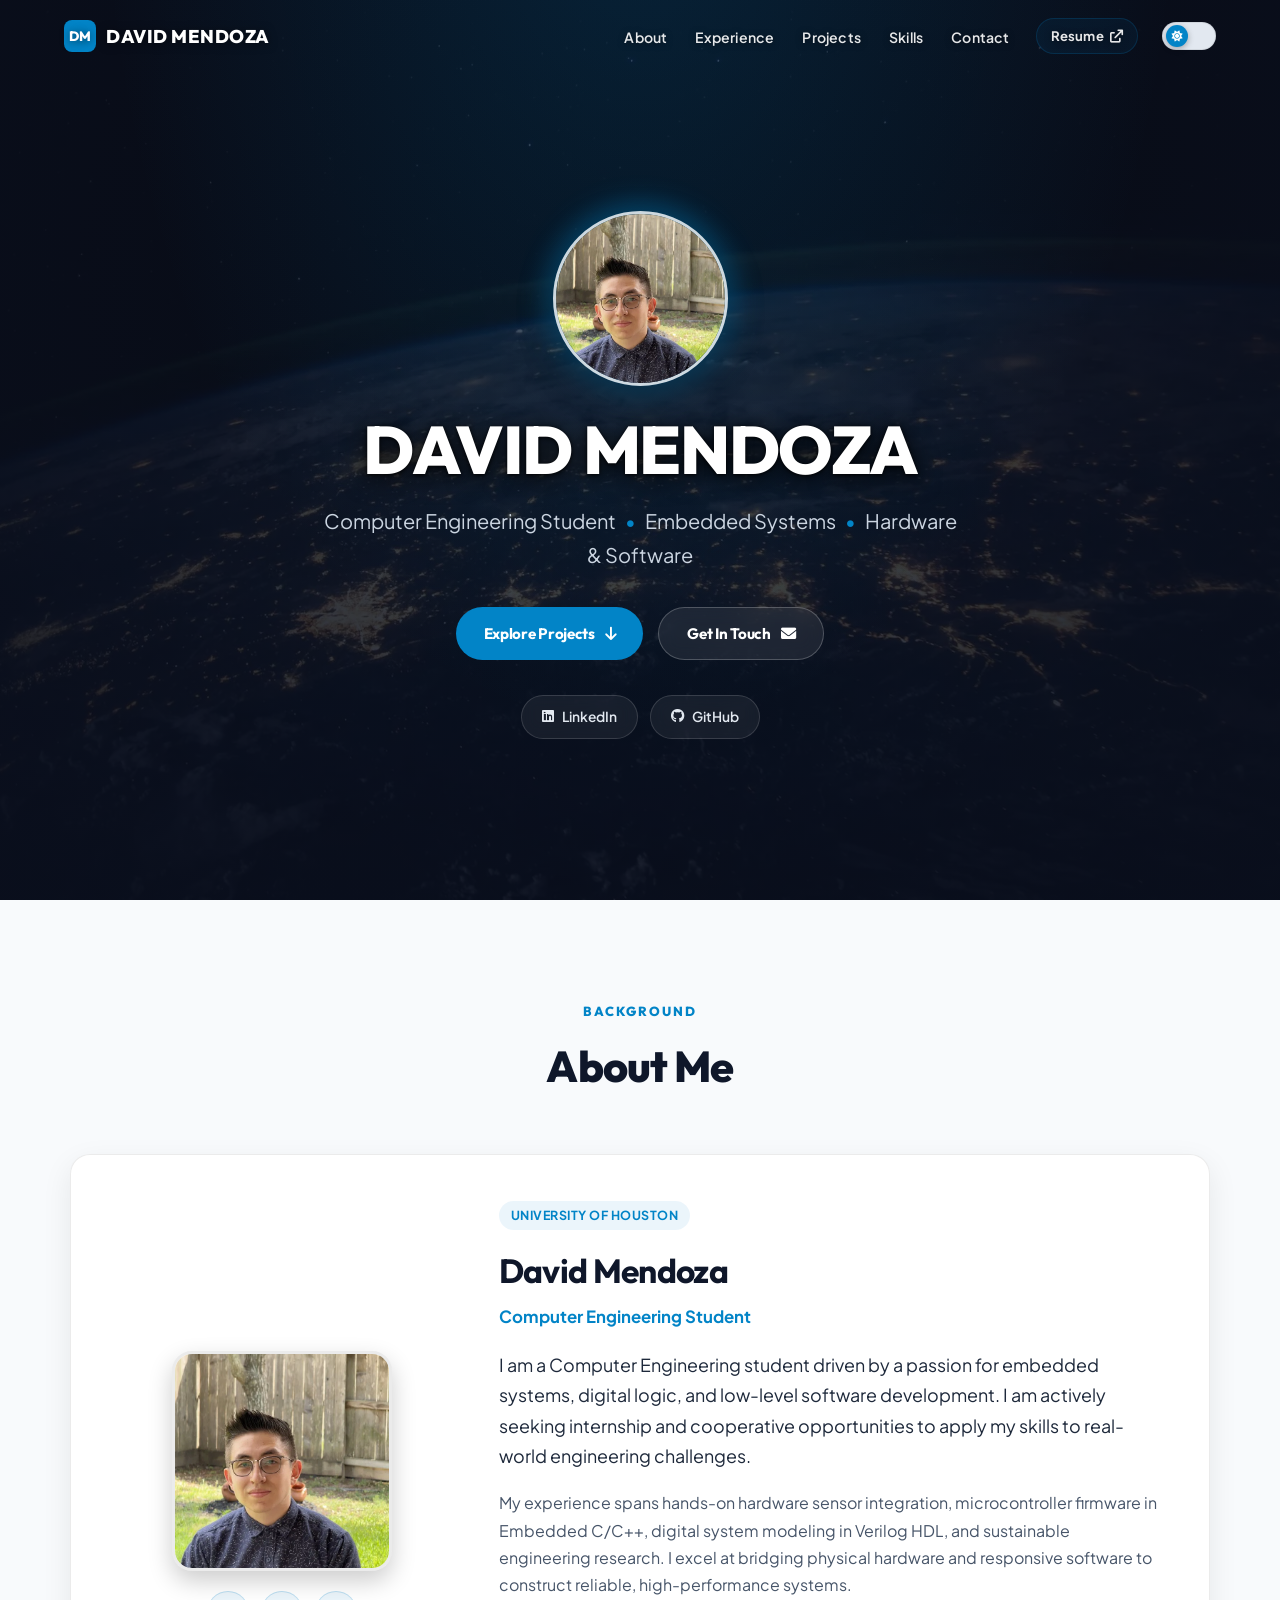
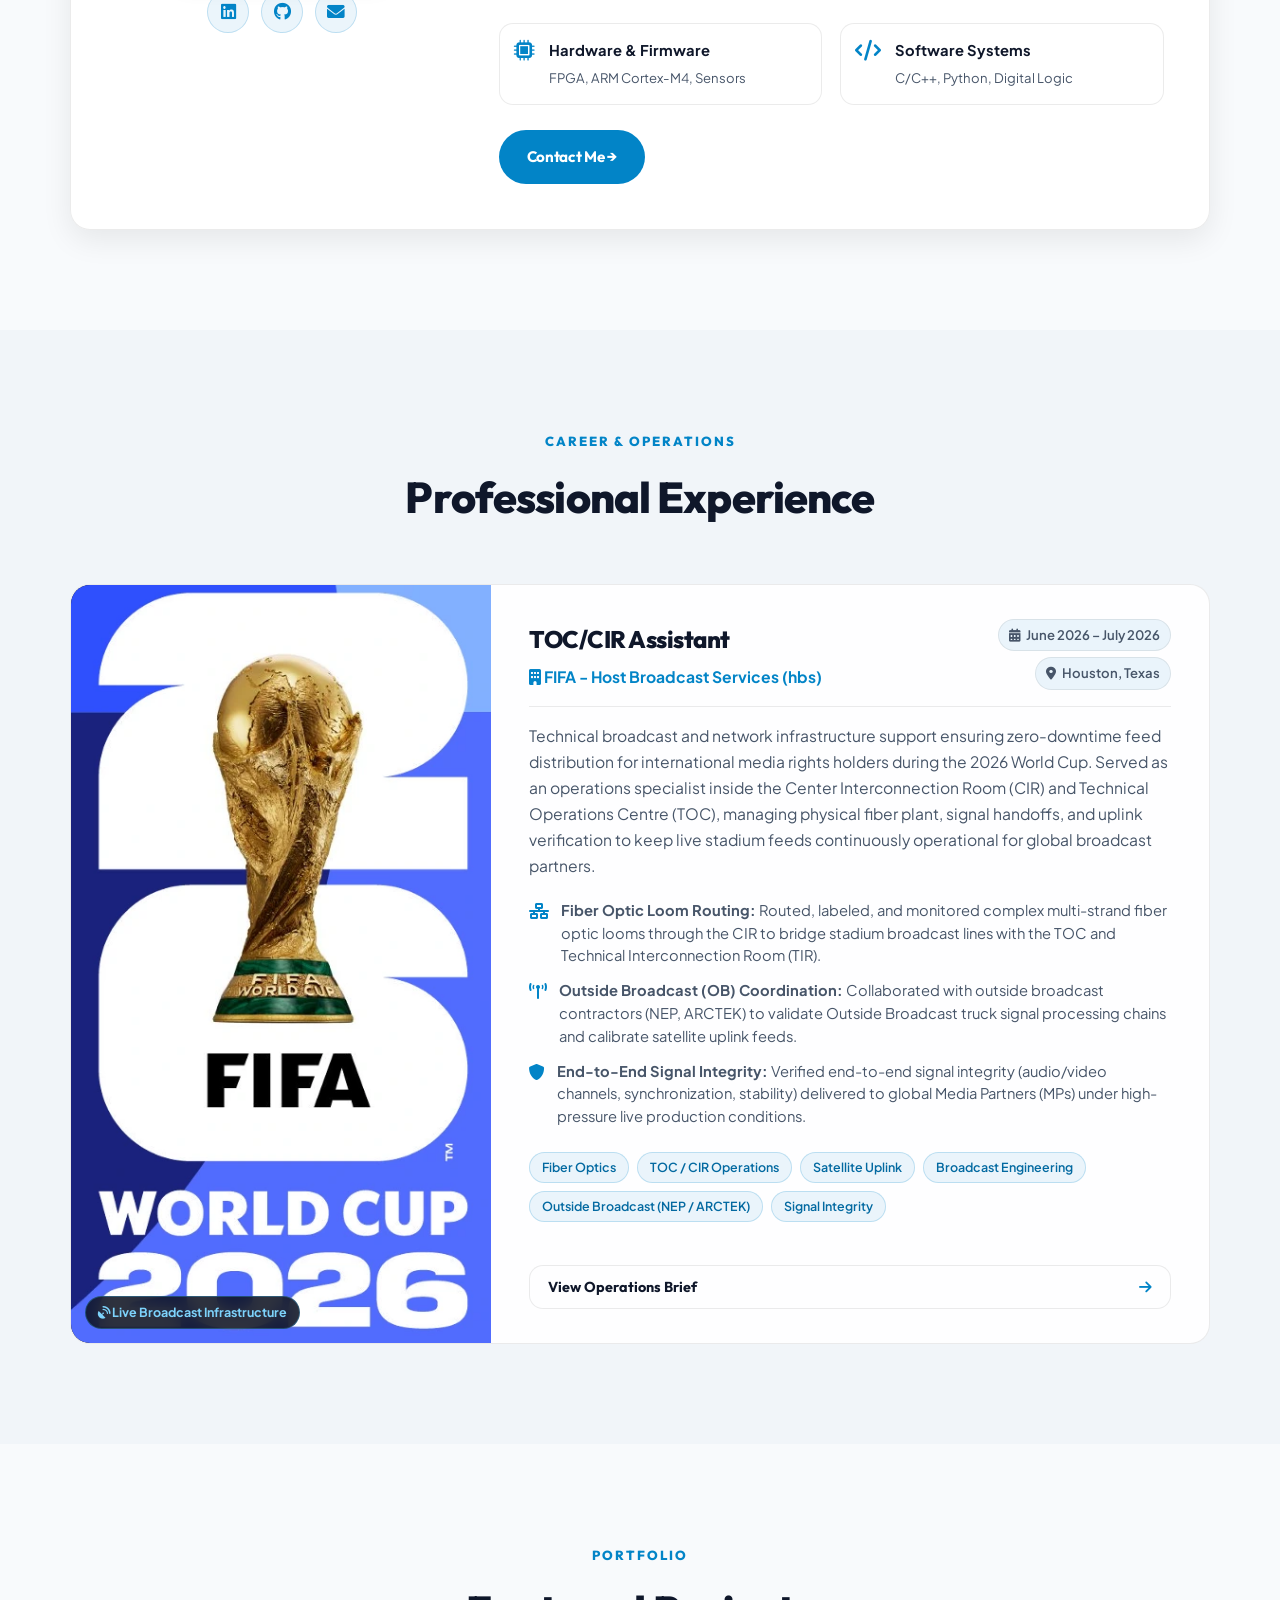
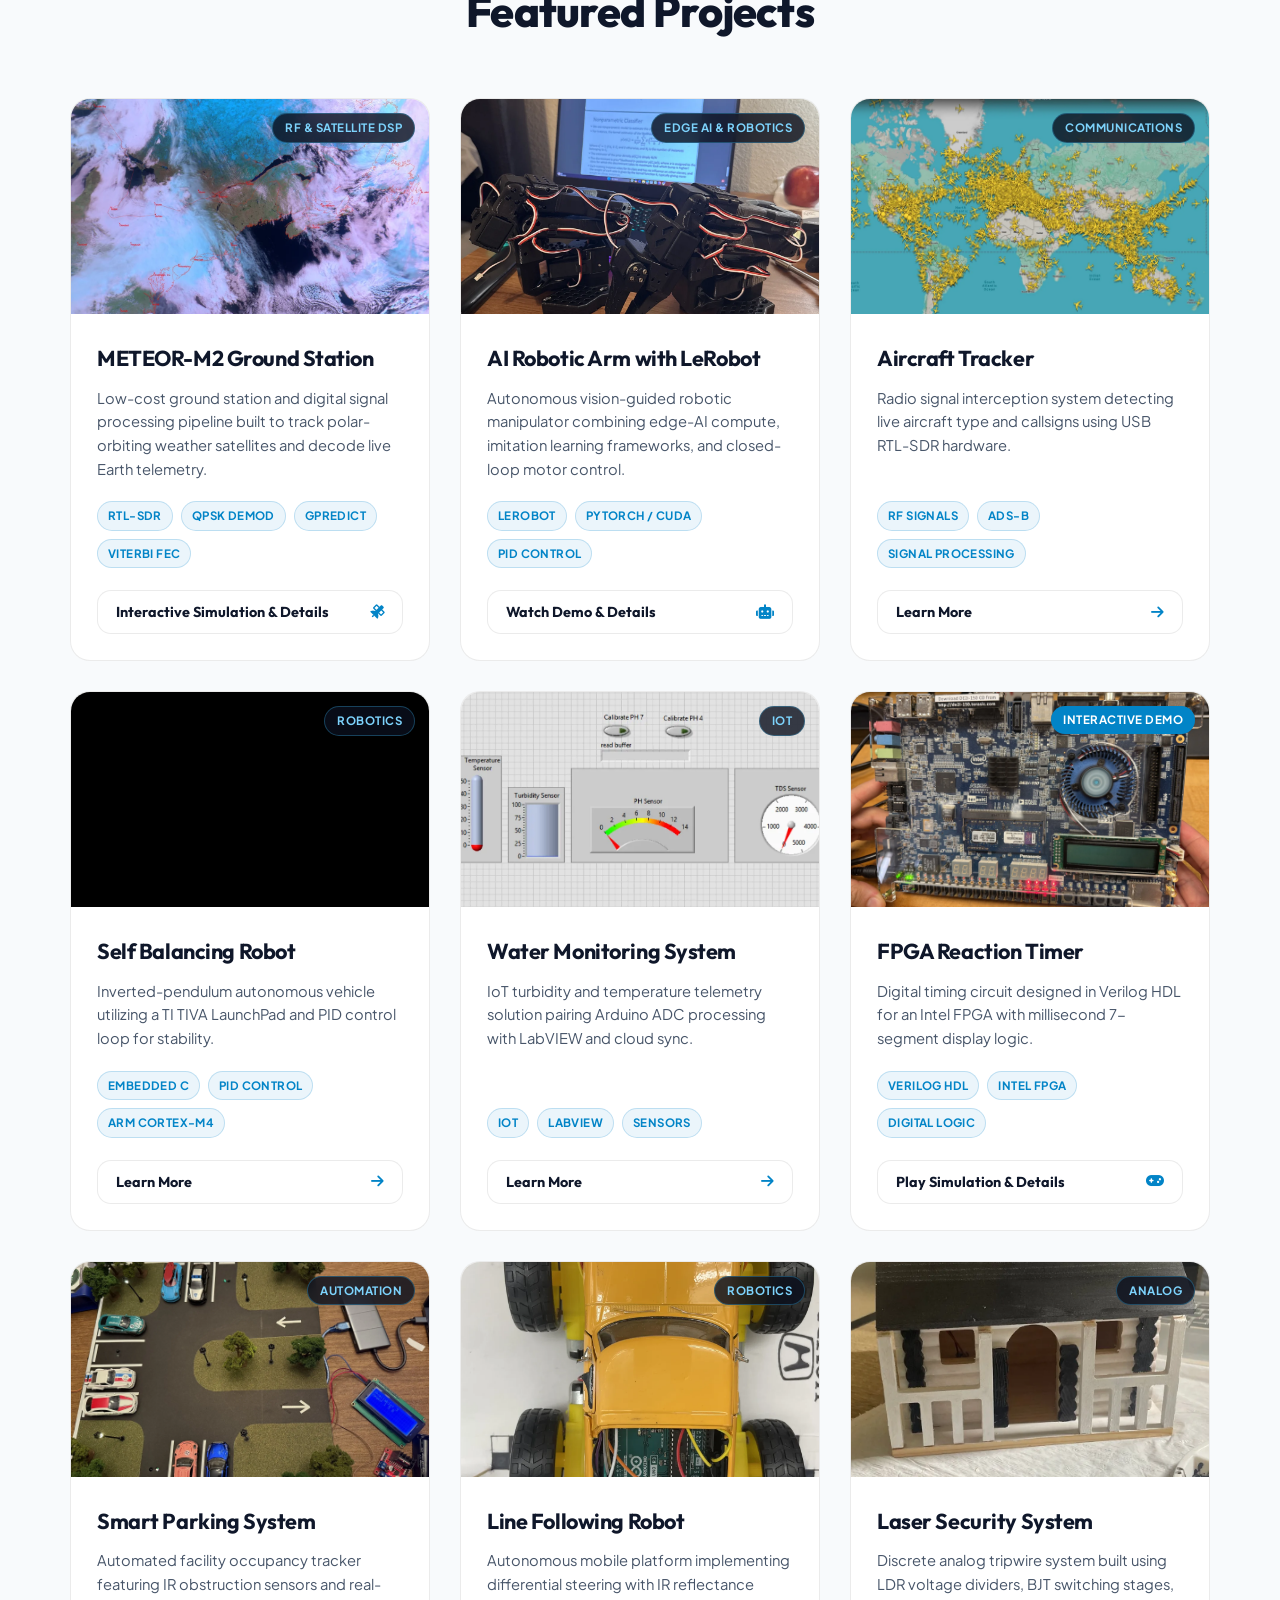
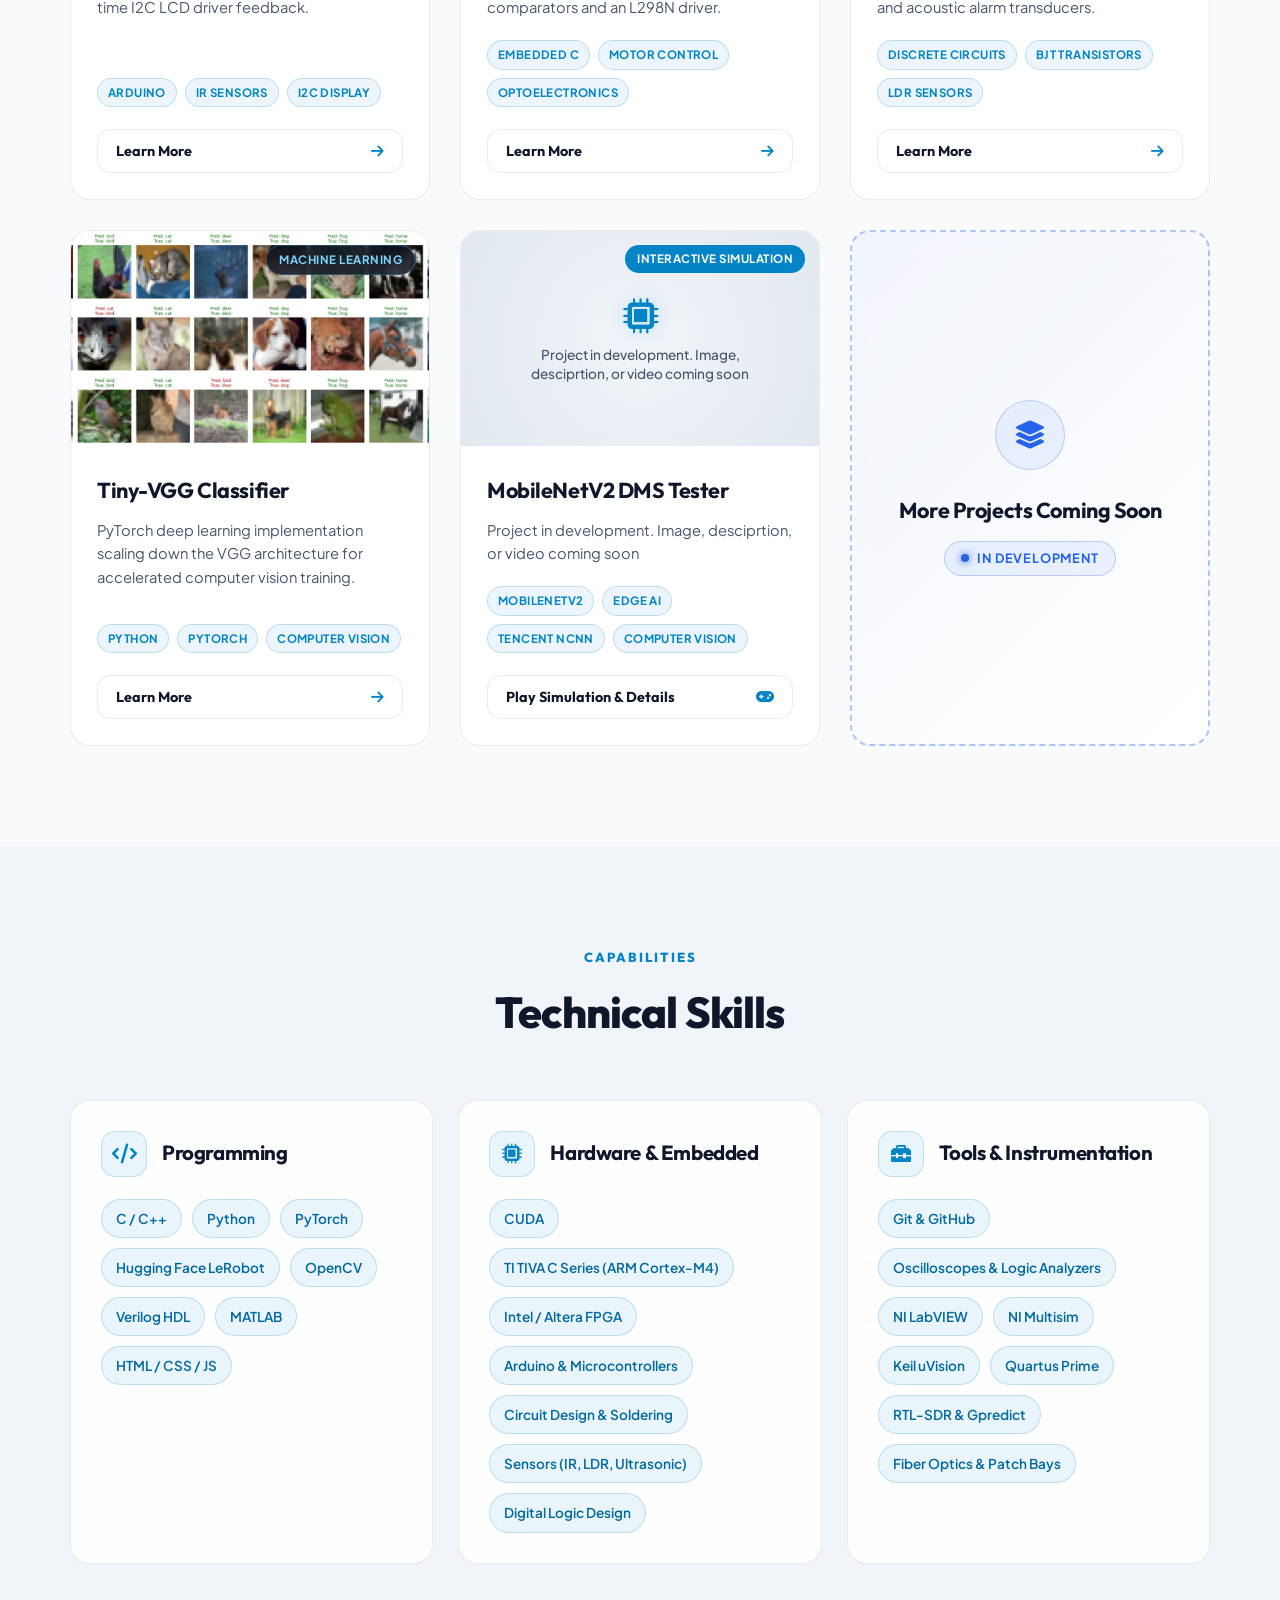
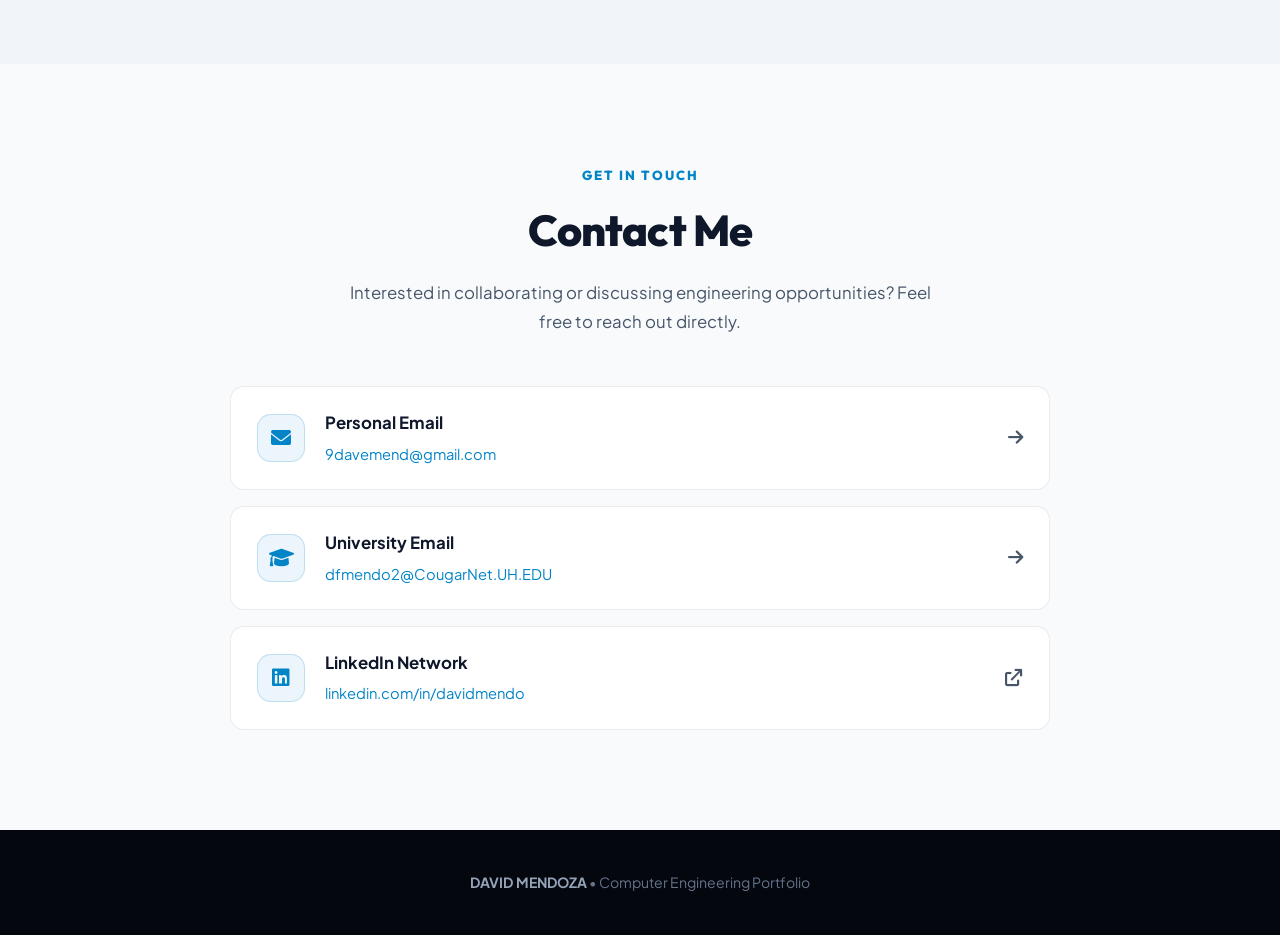
==== index.html @ 5064c254 "AppPrototype" ====
<!DOCTYPE html>
<html lang="en">
<head>
    <meta charset="UTF-8">
    <meta name="viewport" content="width=device-width, initial-scale=1.0">
    <title>David Mendoza | Computer Engineering Portfolio</title>
    
    <!-- SEO & Metadata -->
    <meta name="description" content="Portfolio of David Mendoza - Computer Engineering student specializing in embedded systems, FPGA, robotics, and software development.">
    <meta name="author" content="David Mendoza">
    <meta name="theme-color" content="#0a0f1d">
    
    <!-- Open Graph / Social Sharing -->
    <meta property="og:type" content="website">
    <meta property="og:title" content="David Mendoza | Portfolio">
    <meta property="og:description" content="Computer Engineering student specializing in embedded systems, FPGA, robotics, and software development.">
    <meta property="og:image" content="WebsiteImages/Profile/ProfileMain.webp">
    <meta property="og:image:width" content="600">
    <meta property="og:image:height" content="800">
    
    <!-- Twitter -->
    <meta name="twitter:card" content="summary_large_image">
    <meta name="twitter:title" content="David Mendoza | Computer Engineer & Robotics">
    <meta name="twitter:description" content="Portfolio of David Mendoza — Embedded systems, robotics, machine learning, and FPGA hardware projects.">
    <meta name="twitter:image" content="WebsiteImages/Profile/ProfileMain.webp">
    
    <!-- Favicon -->
    <link rel="icon" type="image/svg+xml" href="favicon.svg">
    
    <!-- Google Fonts: Plus Jakarta Sans (body) & Outfit (headings) -->
    <link rel="preconnect" href="https://fonts.googleapis.com">
    <link rel="preconnect" href="https://fonts.gstatic.com" crossorigin>
    <link href="https://fonts.googleapis.com/css2?family=Outfit:wght@400;500;600;700;800&family=Plus+Jakarta+Sans:wght@300;400;500;600;700&display=swap" rel="stylesheet">
    <link rel="stylesheet" href="https://cdnjs.cloudflare.com/ajax/libs/font-awesome/6.0.0/css/all.min.css">
    <link rel="stylesheet" href="style.css">

    <!-- Zero-flicker Theme Initializer (prevents FOUC) -->
    <script>
        (function() {
            try {
                var savedTheme = localStorage.getItem('theme');
                if (savedTheme === 'dark') {
                    document.documentElement.classList.remove('light-mode');
                } else {
                    document.documentElement.classList.add('light-mode');
                }
            } catch (e) {}
        })();
    </script>
</head>
<body>

    <!-- Floating Glassmorphic Navbar -->
    <nav id="navbar">
        <div class="nav-container">
            <a href="#" class="logo">
                <span class="logo-accent">DM</span> DAVID MENDOZA
            </a>
            
            <button class="hamburger" aria-label="Toggle navigation menu" aria-expanded="false" aria-controls="primary-navigation">
                <span class="bar"></span>
                <span class="bar"></span>
                <span class="bar"></span>
            </button>

            <ul class="nav-links" id="primary-navigation">
                <li><a href="#about">About</a></li>
                <li><a href="#experience">Experience</a></li>
                <li><a href="#projects">Projects</a></li>
                <li><a href="#skills">Skills</a></li>
                <li><a href="#contact">Contact</a></li>
                <li><a href="WebsiteImages/Profile/DM_Res.pdf" target="_blank" rel="noopener noreferrer" class="nav-resume-btn">Resume <i class="fas fa-arrow-up-right-from-square"></i></a></li>
                <li class="toggle-container">
                    <label class="theme-switch" for="checkbox" aria-label="Toggle Dark and Light Mode">
                        <input type="checkbox" id="checkbox" />
                        <div class="slider round"></div>
                    </label>
                </li>
            </ul>
        </div>
    </nav>

    <!-- Modern Hero Section -->
    <header id="hero">
        <div class="hero-overlay"></div>
        <div class="hero-mesh"></div>
        <div class="hero-content">
            
            <div class="hero-avatar-wrapper">
                <div class="hero-avatar-glow"></div>
                <img src="WebsiteImages/Profile/ProfileMain.webp" alt="David Mendoza portrait" class="hero-avatar" width="190" height="190" fetchpriority="high">
            </div>

            <h1 class="hero-title">
                <span class="hero-name">DAVID MENDOZA</span>
            </h1>
            
            <p class="hero-subtitle">
                Computer Engineering Student <span class="divider-dot">&bull;</span> Embedded Systems <span class="divider-dot">&bull;</span> Hardware &amp; Software
            </p>

            <div class="hero-cta-group">
                <a href="#projects" class="btn btn-primary">Explore Projects <i class="fas fa-arrow-down"></i></a>
                <a href="#contact" class="btn btn-secondary">Get In Touch <i class="fas fa-envelope"></i></a>
            </div>

            <div class="social-pills">
                <a href="https://www.linkedin.com/in/davidmendo/" target="_blank" rel="noopener noreferrer" class="social-pill" aria-label="LinkedIn profile">
                    <i class="fab fa-linkedin" aria-hidden="true"></i> LinkedIn
                </a>
                <a href="https://github.com/DAVIDMend0" target="_blank" rel="noopener noreferrer" class="social-pill" aria-label="GitHub profile">
                    <i class="fab fa-github" aria-hidden="true"></i> GitHub
                </a>
            </div>
        </div>
    </header>

    <main>
        <!-- About Section -->
        <section id="about" class="content-section">
            <div class="container">
                <div class="section-header">
                    <span class="section-kicker">Background</span>
                    <h2 class="section-title">About Me</h2>
                </div>

                <div class="about-card">
                    <div class="about-wrapper">
                        <div class="about-image-col">
                            <div class="about-avatar-container">
                                <img src="WebsiteImages/Profile/ProfileMain.webp" alt="David Mendoza portrait" class="about-avatar" width="240" height="240" loading="lazy" decoding="async">
                            </div>
                            <div class="about-socials">
                                <a href="https://www.linkedin.com/in/davidmendo/" target="_blank" rel="noopener noreferrer" class="about-social-icon" aria-label="LinkedIn profile">
                                    <i class="fab fa-linkedin" aria-hidden="true"></i>
                                </a>
                                <a href="https://github.com/DAVIDMend0" target="_blank" rel="noopener noreferrer" class="about-social-icon" aria-label="GitHub profile">
                                    <i class="fab fa-github" aria-hidden="true"></i>
                                </a>
                                <a href="mailto:9davemend@gmail.com" class="about-social-icon" aria-label="Send email">
                                    <i class="fas fa-envelope" aria-hidden="true"></i>
                                </a>
                            </div>
                        </div>

                        <div class="about-text-col">
                            <div class="about-badge">University of Houston</div>
                            <h3>David Mendoza</h3>
                            <p class="role-title">Computer Engineering Student</p>
                            
                            <p class="lead-text">
                                I am a Computer Engineering student driven by a passion for embedded systems, digital logic, and low-level software development. 
                                I am actively seeking internship and cooperative opportunities to apply my skills to real-world engineering challenges.
                            </p>
                            
                            <p>
                                My experience spans hands-on hardware sensor integration, microcontroller firmware in Embedded C/C++, digital system modeling in Verilog HDL, and sustainable engineering research. I excel at bridging physical hardware and responsive software to construct reliable, high-performance systems.
                            </p>

                            <div class="about-highlights">
                                <div class="highlight-item">
                                    <i class="fas fa-microchip"></i>
                                    <div>
                                        <strong>Hardware &amp; Firmware</strong>
                                        <span>FPGA, ARM Cortex-M4, Sensors</span>
                                    </div>
                                </div>
                                <div class="highlight-item">
                                    <i class="fas fa-code"></i>
                                    <div>
                                        <strong>Software Systems</strong>
                                        <span>C/C++, Python, Digital Logic</span>
                                    </div>
                                </div>
                            </div>

                            <div class="about-actions">
                                <a href="#contact" class="btn btn-primary">Contact Me &rarr;</a>
                                <a href="WebsiteImages/Profile/DM_Res.pdf" target="_blank" rel="noopener noreferrer" class="btn btn-secondary">View Resume &nearr;</a>
                            </div>
                        </div>
                    </div>
                </div>
            </div>
        </section>

        <!-- Professional Experience Section -->
        <section id="experience" class="content-section alt-bg">
            <div class="container">
                <div class="section-header">
                    <span class="section-kicker">Career &amp; Operations</span>
                    <h2 class="section-title">Professional Experience</h2>
                </div>

                <!-- Main Experience Card -->
                <div class="experience-card">
                    <div class="experience-media-col">
                        <div class="experience-img-wrapper">
                            <img src="WebsiteImages/WorldCup/WC_Logo.webp" alt="FIFA World Cup 2026 Official Logo" class="experience-img" width="550" height="320" loading="lazy" decoding="async">
                            <div class="experience-status-tag">
                                <i class="fas fa-satellite-dish"></i> Live Broadcast Infrastructure
                            </div>
                        </div>
                    </div>
                    <div class="experience-body">
                        <div class="experience-top-row">
                            <div>
                                <h3 class="experience-role">TOC/CIR Assistant</h3>
                                <div class="experience-org">
                                    <i class="fas fa-building"></i> <strong>FIFA - Host Broadcast Services (hbs)</strong>
                                </div>
                            </div>
                            <div class="experience-time-loc">
                                <span class="exp-badge exp-timeline"><i class="fas fa-calendar-alt"></i> June 2026 – July 2026</span>
                                <span class="exp-badge exp-location"><i class="fas fa-map-marker-alt"></i> Houston, Texas</span>
                            </div>
                        </div>

                        <p class="experience-summary">
                            Technical broadcast and network infrastructure support ensuring zero-downtime feed distribution for international media rights holders during the 2026 World Cup. Served as an operations specialist inside the Center Interconnection Room (CIR) and Technical Operations Centre (TOC), managing physical fiber plant, signal handoffs, and uplink verification to keep live stadium feeds continuously operational for global broadcast partners.
                        </p>

                        <div class="experience-bullets">
                            <div class="exp-bullet-item">
                                <i class="fas fa-network-wired exp-icon"></i>
                                <div>
                                    <strong>Fiber Optic Loom Routing:</strong> Routed, labeled, and monitored complex multi-strand fiber optic looms through the CIR to bridge stadium broadcast lines with the TOC and Technical Interconnection Room (TIR).
                                </div>
                            </div>
                            <div class="exp-bullet-item">
                                <i class="fas fa-broadcast-tower exp-icon"></i>
                                <div>
                                    <strong>Outside Broadcast (OB) Coordination:</strong> Collaborated with outside broadcast contractors (NEP, ARCTEK) to validate Outside Broadcast truck signal processing chains and calibrate satellite uplink feeds.
                                </div>
                            </div>
                            <div class="exp-bullet-item">
                                <i class="fas fa-shield-alt exp-icon"></i>
                                <div>
                                    <strong>End-to-End Signal Integrity:</strong> Verified end-to-end signal integrity (audio/video channels, synchronization, stability) delivered to global Media Partners (MPs) under high-pressure live production conditions.
                                </div>
                            </div>
                        </div>

                        <div class="experience-tags">
                            <span class="exp-tag">Fiber Optics</span>
                            <span class="exp-tag">TOC / CIR Operations</span>
                            <span class="exp-tag">Satellite Uplink</span>
                            <span class="exp-tag">Broadcast Engineering</span>
                            <span class="exp-tag">Outside Broadcast (NEP / ARCTEK)</span>
                            <span class="exp-tag">Signal Integrity</span>
                        </div>

                        <div class="experience-actions">
                            <button class="card-action-btn open-modal-btn" data-modal-target="#modal-worldcup">
                                <span>View Operations Brief</span> <i class="fas fa-arrow-right"></i>
                            </button>
                        </div>
                    </div>
                </div>

            </div>
        </section>

        <!-- Projects Section -->
        <section id="projects" class="content-section">
            <div class="container">
                <div class="section-header">
                    <span class="section-kicker">Portfolio</span>
                    <h2 class="section-title">Featured Projects</h2>
                </div>

                <div class="project-grid">
                    <!-- 1. METEOR-M2 Satellite Ground Station -->
                    <div class="project-card">
                        <div class="card-media-wrap">
                            <img src="WebsiteImages/MeteorM2/Met_Sat.webp" alt="Decoded METEOR-M2 satellite composite scanline imagery" class="project-img" width="400" height="220" loading="lazy" decoding="async">
                            <span class="card-badge">RF &amp; Satellite DSP</span>
                        </div>
                        <div class="card-content">
                            <h3>METEOR-M2 Ground Station</h3>
                            <p>Low-cost ground station and digital signal processing pipeline built to track polar-orbiting weather satellites and decode live Earth telemetry.</p>
                            <div class="tags">
                                <span>RTL-SDR</span>
                                <span>QPSK Demod</span>
                                <span>Gpredict</span>
                                <span>Viterbi FEC</span>
                            </div>
                            <button class="card-action-btn open-modal-btn" data-modal-target="#modal-meteor">
                                <span>Interactive Simulation &amp; Details</span> <i class="fas fa-satellite"></i>
                            </button>
                        </div>
                    </div>

                    <!-- 2. AI Robotic Arm with LeRobot-->
                    <div class="project-card">
                        <div class="card-media-wrap">
                            <img src="WebsiteImages/LeRobot/LR_ArmsClosed.webp" alt="AI Robotic Arm assembly" class="project-img" width="400" height="220" loading="lazy" decoding="async">
                            <span class="card-badge">Edge AI &amp; Robotics</span>
                        </div>
                        <div class="card-content">
                            <h3>AI Robotic Arm with LeRobot</h3>
                            <p>Autonomous vision-guided robotic manipulator combining edge-AI compute, imitation learning frameworks, and closed-loop motor control.</p>
                            <div class="tags">
                                <span>LeRobot</span>
                                <span>PyTorch / CUDA</span>
                                <span>PID Control</span>
                            </div>
                            <button class="card-action-btn open-modal-btn" data-modal-target="#modal-lerobot">
                                <span>Watch Demo &amp; Details</span> <i class="fas fa-robot"></i>
                            </button>
                        </div>
                    </div>

                    
                    <!-- 1. Aircraft Tracker -->
                    <div class="project-card">
                        <div class="card-media-wrap">
                            <img src="WebsiteImages/AircraftTracker/AT_WorldFR.webp" alt="Aircraft Tracker map preview" class="project-img" width="400" height="220" loading="lazy" decoding="async">
                            <span class="card-badge">Communications</span>
                        </div>
                        <div class="card-content">
                            <h3>Aircraft Tracker</h3>
                            <p>Radio signal interception system detecting live aircraft type and callsigns using USB RTL-SDR hardware.</p>
                            <div class="tags">
                                <span>RF Signals</span>
                                <span>ADS-B</span>
                                <span>Signal Processing</span>
                            </div>
                            <button class="card-action-btn open-modal-btn" data-modal-target="#modal-aircraft">
                                <span>Learn More</span> <i class="fas fa-arrow-right"></i>
                            </button>
                        </div>
                    </div>

                    <!-- 2. Self Balancing Robot -->
                    <div class="project-card">
                        <div class="card-media-wrap">
                            <img src="WebsiteImages/SelfBalancingRobot/SBR_V1.webp" alt="Self Balancing Robot chassis" class="project-img" width="400" height="220" loading="lazy" decoding="async">
                            <span class="card-badge">Robotics</span>
                        </div>
                        <div class="card-content">
                            <h3>Self Balancing Robot</h3>
                            <p>Inverted-pendulum autonomous vehicle utilizing a TI TIVA LaunchPad and PID control loop for stability.</p>
                            <div class="tags">
                                <span>Embedded C</span>
                                <span>PID Control</span>
                                <span>ARM Cortex-M4</span>
                            </div>
                            <button class="card-action-btn open-modal-btn" data-modal-target="#modal-balance">
                                <span>Learn More</span> <i class="fas fa-arrow-right"></i>
                            </button>
                        </div>
                    </div>

                    <!-- 3. Water Monitoring -->
                    <div class="project-card">
                        <div class="card-media-wrap">
                            <img src="WebsiteImages/WaterMonitoring/WM_LVF.webp" alt="Water Monitoring system interface" class="project-img" width="400" height="220" loading="lazy" decoding="async">
                            <span class="card-badge">IoT</span>
                        </div>
                        <div class="card-content">
                            <h3>Water Monitoring System</h3>
                            <p>IoT turbidity and temperature telemetry solution pairing Arduino ADC processing with LabVIEW and cloud sync.</p>
                            <div class="tags">
                                <span>IoT</span>
                                <span>LabVIEW</span>
                                <span>Sensors</span>
                            </div>
                            <button class="card-action-btn open-modal-btn" data-modal-target="#modal-water">
                                <span>Learn More</span> <i class="fas fa-arrow-right"></i>
                            </button>
                        </div>
                    </div>

                    <!-- 4. FPGA Reaction Timer -->
                    <div class="project-card featured-project">
                        <div class="card-media-wrap">
                            <img src="WebsiteImages/ReactionTimer/RT_BFront.webp" alt="FPGA Reaction Timer board" class="project-img" width="400" height="220" loading="lazy" decoding="async">
                            <span class="card-badge highlight-badge">Interactive Demo</span>
                        </div>
                        <div class="card-content">
                            <h3>FPGA Reaction Timer</h3>
                            <p>Digital timing circuit designed in Verilog HDL for an Intel FPGA with millisecond 7-segment display logic.</p>
                            <div class="tags">
                                <span>Verilog HDL</span>
                                <span>Intel FPGA</span>
                                <span>Digital Logic</span>
                            </div>
                            <button class="card-action-btn open-modal-btn" data-modal-target="#modal-timer">
                                <span>Play Simulation &amp; Details</span> <i class="fas fa-gamepad"></i>
                            </button>
                        </div>
                    </div>

                    <!-- 5. Smart Parking -->
                    <div class="project-card">
                        <div class="card-media-wrap">
                            <img src="WebsiteImages/SmartParking/SP_Top.webp" alt="Smart Parking system top view" class="project-img" width="400" height="220" loading="lazy" decoding="async">
                            <span class="card-badge">Automation</span>
                        </div>
                        <div class="card-content">
                            <h3>Smart Parking System</h3>
                            <p>Automated facility occupancy tracker featuring IR obstruction sensors and real-time I2C LCD driver feedback.</p>
                            <div class="tags">
                                <span>Arduino</span>
                                <span>IR Sensors</span>
                                <span>I2C Display</span>
                            </div>
                            <button class="card-action-btn open-modal-btn" data-modal-target="#modal-parking">
                                <span>Learn More</span> <i class="fas fa-arrow-right"></i>
                            </button>
                        </div>
                    </div>

                    <!-- 6. Line Following Robot -->
                    <div class="project-card">
                        <div class="card-media-wrap">
                            <img src="WebsiteImages/LineRobot/LF_CompleteA.webp" alt="Line Following Robot complete build" class="project-img" width="400" height="220" loading="lazy" decoding="async">
                            <span class="card-badge">Robotics</span>
                        </div>
                        <div class="card-content">
                            <h3>Line Following Robot</h3>
                            <p>Autonomous mobile platform implementing differential steering with IR reflectance comparators and an L298N driver.</p>
                            <div class="tags">
                                <span>Embedded C</span>
                                <span>Motor Control</span>
                                <span>Optoelectronics</span>
                            </div>
                            <button class="card-action-btn open-modal-btn" data-modal-target="#modal-line">
                                <span>Learn More</span> <i class="fas fa-arrow-right"></i>
                            </button>
                        </div>
                    </div>

                    <!-- 7. Laser Security -->
                    <div class="project-card">
                        <div class="card-media-wrap">
                            <img src="WebsiteImages/LaserSecurity/SL_House.webp" alt="Laser Security system enclosure" class="project-img" width="400" height="220" loading="lazy" decoding="async">
                            <span class="card-badge">Analog</span>
                        </div>
                        <div class="card-content">
                            <h3>Laser Security System</h3>
                            <p>Discrete analog tripwire system built using LDR voltage dividers, BJT switching stages, and acoustic alarm transducers.</p>
                            <div class="tags">
                                <span>Discrete Circuits</span>
                                <span>BJT Transistors</span>
                                <span>LDR Sensors</span>
                            </div>
                            <button class="card-action-btn open-modal-btn" data-modal-target="#modal-laser">
                                <span>Learn More</span> <i class="fas fa-arrow-right"></i>
                            </button>
                        </div>
                    </div>

                    <!-- 8. Tiny-VGG Classifier -->
                    <div class="project-card">
                        <div class="card-media-wrap">
                            <img src="WebsiteImages/SmallVGG/TVGG_Results.webp" alt="Tiny-VGG Classifier performance results" class="project-img" width="400" height="220" loading="lazy" decoding="async">
                            <span class="card-badge">Machine Learning</span>
                        </div>
                        <div class="card-content">
                            <h3>Tiny-VGG Classifier</h3>
                            <p>PyTorch deep learning implementation scaling down the VGG architecture for accelerated computer vision training.</p>
                            <div class="tags">
                                <span>Python</span>
                                <span>PyTorch</span>
                                <span>Computer Vision</span>
                            </div>
                            <button class="card-action-btn open-modal-btn" data-modal-target="#modal-vgg">
                                <span>Learn More</span> <i class="fas fa-arrow-right"></i>
                            </button>
                        </div>
                    </div>

                    <!-- 9. MobileNetV2 DMS Tester -->
                    <div class="project-card featured-project">
                        <div class="card-media-wrap">
                            <div class="project-placeholder-media">
                                <i class="fas fa-microchip"></i>
                                <span>Project in development. Image, desciprtion, or video coming soon</span>
                            </div>
                            <span class="card-badge highlight-badge">Interactive Simulation</span>
                        </div>
                        <div class="card-content">
                            <h3>MobileNetV2 DMS Tester</h3>
                            <p>Project in development. Image, desciprtion, or video coming soon</p>
                            <div class="tags">
                                <span>MobileNetV2</span>
                                <span>Edge AI</span>
                                <span>Tencent NCNN</span>
                                <span>Computer Vision</span>
                            </div>
                            <button class="card-action-btn open-modal-btn" data-modal-target="#modal-dms">
                                <span>Play Simulation &amp; Details</span> <i class="fas fa-gamepad"></i>
                            </button>
                        </div>
                    </div>

                    <!-- 10. Coming Soon Placeholder -->
                    <div class="project-card project-card-placeholder">
                        <div class="card-placeholder-content">
                            <div class="placeholder-icon-ring">
                                <i class="fas fa-layer-group placeholder-icon"></i>
                            </div>
                            <h3>More Projects Coming Soon</h3>
                            <div class="placeholder-badge">
                                <span class="placeholder-dot"></span>
                                <span>In Development</span>
                            </div>
                        </div>
                    </div>

                </div>
            </div>
        </section>

        <!-- Technical Skills Section -->
        <section id="skills" class="content-section alt-bg">
            <div class="container">
                <div class="section-header">
                    <span class="section-kicker">Capabilities</span>
                    <h2 class="section-title">Technical Skills</h2>
                </div>

                <div class="skills-grid">
                    
                    <!-- Programming -->
                    <div class="skill-category-card">
                        <div class="category-header">
                            <div class="category-icon-box">
                                <i class="fas fa-code" aria-hidden="true"></i>
                            </div>
                            <h3>Programming</h3>
                        </div>
                        <div class="skill-chips">
                            <span class="skill-chip">C / C++</span>
                            <span class="skill-chip">Python</span>
                            <span class="skill-chip">PyTorch</span>
                            <span class="skill-chip">Hugging Face LeRobot</span>
                            <span class="skill-chip">OpenCV</span>
                            <span class="skill-chip">Verilog HDL</span>
                            <span class="skill-chip">MATLAB</span>
                            <span class="skill-chip">HTML / CSS / JS</span>
                        </div>
                    </div>

                    <!-- Hardware -->
                    <div class="skill-category-card">
                        <div class="category-header">
                            <div class="category-icon-box">
                                <i class="fas fa-microchip" aria-hidden="true"></i>
                            </div>
                            <h3>Hardware &amp; Embedded</h3>
                        </div>
                        <div class="skill-chips">
                            <span class="skill-chip">CUDA</span>
                            <span class="skill-chip">TI TIVA C Series (ARM Cortex-M4)</span>
                            <span class="skill-chip">Intel / Altera FPGA</span>
                            <span class="skill-chip">Arduino &amp; Microcontrollers</span>
                            <span class="skill-chip">Circuit Design &amp; Soldering</span>
                            <span class="skill-chip">Sensors (IR, LDR, Ultrasonic)</span>
                            <span class="skill-chip">Digital Logic Design</span>
                        </div>
                    </div>

                    <!-- Tools -->
                    <div class="skill-category-card">
                        <div class="category-header">
                            <div class="category-icon-box">
                                <i class="fas fa-toolbox" aria-hidden="true"></i>
                            </div>
                            <h3>Tools &amp; Instrumentation</h3>
                        </div>
                        <div class="skill-chips">
                            <span class="skill-chip">Git &amp; GitHub</span>
                            <span class="skill-chip">Oscilloscopes &amp; Logic Analyzers</span>
                            <span class="skill-chip">NI LabVIEW</span>
                            <span class="skill-chip">NI Multisim</span>
                            <span class="skill-chip">Keil uVision</span>
                            <span class="skill-chip">Quartus Prime</span>
                            <span class="skill-chip">RTL-SDR &amp; Gpredict</span>
                            <span class="skill-chip">Fiber Optics &amp; Patch Bays</span>
                        </div>
                    </div>

                </div>
            </div>
        </section>

        <!-- Contact Section -->
        <section id="contact" class="content-section">
            <div class="container narrow">
                <div class="section-header">
                    <span class="section-kicker">Get In Touch</span>
                    <h2 class="section-title">Contact Me</h2>
                    <p class="section-subtitle">Interested in collaborating or discussing engineering opportunities? Feel free to reach out directly.</p>
                </div>

                <div class="contact-cards-grid">
                    
                    <a href="mailto:9davemend@gmail.com" class="contact-card">
                        <div class="contact-card-icon">
                            <i class="fas fa-envelope"></i>
                        </div>
                        <div class="contact-card-text">
                            <strong>Personal Email</strong>
                            <span>9davemend@gmail.com</span>
                        </div>
                        <i class="fas fa-arrow-right contact-card-arrow"></i>
                    </a>

                    <a href="mailto:dfmendo2@CougarNet.UH.EDU" class="contact-card">
                        <div class="contact-card-icon">
                            <i class="fas fa-graduation-cap"></i>
                        </div>
                        <div class="contact-card-text">
                            <strong>University Email</strong>
                            <span>dfmendo2@CougarNet.UH.EDU</span>
                        </div>
                        <i class="fas fa-arrow-right contact-card-arrow"></i>
                    </a>

                    <a href="https://www.linkedin.com/in/davidmendo/" target="_blank" rel="noopener noreferrer" class="contact-card">
                        <div class="contact-card-icon">
                            <i class="fab fa-linkedin"></i>
                        </div>
                        <div class="contact-card-text">
                            <strong>LinkedIn Network</strong>
                            <span>linkedin.com/in/davidmendo</span>
                        </div>
                        <i class="fas fa-arrow-up-right-from-square contact-card-arrow"></i>
                    </a>

                </div>
            </div>
        </section>
    </main>

    <!-- Footer -->
    <footer>
        <div class="container footer-content">
            <div class="footer-center">
                <strong>DAVID MENDOZA</strong> &bull; Computer Engineering Portfolio
            </div>
        </div>
    </footer>

    <div class="modal-overlay" id="modal-overlay"></div>

    <!-- MODALS -->

    <!-- MODAL: FIFA World Cup 2026 -->
    <div class="modal" id="modal-worldcup" role="dialog" aria-modal="true" aria-labelledby="modal-title-worldcup" tabindex="-1">
        <button class="modal-close-btn" aria-label="Close modal">&times;</button>
        <div class="modal-header"><h3 id="modal-title-worldcup">FIFA World Cup 2026 – TOC/CIR Technical Operations</h3></div>
        <div class="modal-body">
            <div class="carousel">
                <div class="carousel-track-container">
                    <ul class="carousel-track">
                        <li class="carousel-slide current-slide"><img src="WebsiteImages/WorldCup/WC_P1.webp" alt="David Mendoza at FIFA World Cup 2026 Technical Operations"></li>
                        <li class="carousel-slide"><img src="WebsiteImages/WorldCup/WC_P2.webp" alt="Technical Operations Centre and Broadcast Patch Bays"></li>
                        <li class="carousel-slide"><img src="WebsiteImages/WorldCup/WC_P3.webp" alt="Stadium Field Technical Infrastructure Operations"></li>
                    </ul>
                </div>
                <button class="carousel-button carousel-button--left" aria-label="Previous slide">&lt;</button>
                <button class="carousel-button carousel-button--right" aria-label="Next slide">&gt;</button>
            </div>

            <p><strong>Role:</strong> TOC/CIR Assistant | <strong>Organization:</strong> FIFA - Host Broadcast Services (hbs)</p>
            <p><strong>Timeline:</strong> June 2026 – July 2026 &bull; Houston, Texas</p>
            <p><strong>Overview:</strong> Served as an operations specialist inside the Center Interconnection Room (CIR) and Technical Operations Centre (TOC). Managed fiber optic infrastructure, signal handoffs, and uplink verification to keep live stadium feeds continuously operational for global broadcast partners.</p>
            <p><strong>Technical Responsibilities &amp; Operations:</strong></p>
            <ul>
                <li>Routed, labeled, and monitored complex multi-strand <strong>fiber optic looms</strong> through the CIR to bridge stadium broadcast lines with the TOC and Technical Interconnection Room (TIR).</li>
                <li>Collaborated with outside broadcast contractors (<strong>NEP</strong>, <strong>ARCTEK</strong>) to validate Outside Broadcast (OB) truck signal processing chains and calibrate satellite uplink feeds.</li>
                <li>Verified end-to-end signal integrity (audio/video channels, synchronization, stability) delivered to global Media Partners (MPs).</li>
                <li>Maintained critical infrastructure integrity under high-pressure live production conditions.</li>
            </ul>
        </div>
    </div>

    <!-- MODAL: Aircraft Tracker -->
    <div class="modal" id="modal-aircraft" role="dialog" aria-modal="true" aria-labelledby="modal-title-aircraft" tabindex="-1">
        <button class="modal-close-btn" aria-label="Close modal">&times;</button>
        <div class="modal-header"><h3 id="modal-title-aircraft">Aircraft Tracker</h3></div>
        <div class="modal-body">
            <div class="carousel">
                <div class="carousel-track-container">
                    <ul class="carousel-track">
                        <li class="carousel-slide current-slide"><img src="WebsiteImages/AircraftTracker/AT_WorldFR.webp" alt="Flight Map"></li>
                        <li class="carousel-slide"><img src="WebsiteImages/AircraftTracker/AT_IniSetUp.webp" alt="Setup"></li>
                    </ul>
                </div>
                <button class="carousel-button carousel-button--left" aria-label="Previous slide">&lt;</button>
                <button class="carousel-button carousel-button--right" aria-label="Next slide">&gt;</button>
            </div>

            <p><strong>Overview:</strong> Developed for the Circuit Communications class, this project utilizes a USB RTL-SDR dongle connected to an antenna to capture live radio frequency signals from nearby aircraft.</p>
            <p><strong>Technical Description:</strong> The system intercepts Automatic Dependent Surveillance–Broadcast (ADS-B) signals at 1090 MHz. By processing these raw IQ signals, the system extracts critical data frames containing the aircraft's ICAO address, callsign, altitude, and velocity. This project focused purely on hardware configuration and signal processing theory.</p>
            <p><em>Note: World Map image courtesy of <a href="https://www.flightradar24.com/blog/inside-flightradar24/pull-down-menu/" target="_blank" rel="noopener noreferrer" style="color:var(--accent-color);">FlightRadar24</a>.</em></p>

            <div class="modal-media-section">
                <h4>Project Demos</h4>
                <div class="carousel">
                    <div class="carousel-track-container">
                        <ul class="carousel-track">
                            <li class="carousel-slide current-slide">
                                <video controls playsinline webkit-playsinline preload="metadata"><source src="WebsiteImages/AircraftTracker/AT_Vid.mp4" type="video/mp4"></video>
                            </li>
                        </ul>
                    </div>
                </div>
            </div>
        </div>
    </div>

    <!-- MODAL: Self Balancing Robot -->
    <div class="modal" id="modal-balance" role="dialog" aria-modal="true" aria-labelledby="modal-title-balance" tabindex="-1">
        <button class="modal-close-btn" aria-label="Close modal">&times;</button>
        <div class="modal-header"><h3 id="modal-title-balance">Self Balancing Robot</h3></div>
        <div class="modal-body">
            <div class="carousel">
                <div class="carousel-track-container">
                    <ul class="carousel-track">
                        <li class="carousel-slide current-slide"><img src="WebsiteImages/SelfBalancingRobot/SBR_V1.webp" alt="V1"></li>
                        <li class="carousel-slide"><img src="WebsiteImages/SelfBalancingRobot/SBR_V2.webp" alt="V2"></li>
                        <li class="carousel-slide"><img src="WebsiteImages/SelfBalancingRobot/SBR_V3.webp" alt="V3"></li>
                        <li class="carousel-slide"><img src="WebsiteImages/SelfBalancingRobot/SBR_V4.webp" alt="V4"></li>
                        <li class="carousel-slide"><img src="WebsiteImages/SelfBalancingRobot/SBR_V4Neck.webp" alt="V4 Neck"></li>
                    </ul>
                </div>
                <button class="carousel-button carousel-button--left" aria-label="Previous slide">&lt;</button>
                <button class="carousel-button carousel-button--right" aria-label="Next slide">&gt;</button>
            </div>

            <p><strong>Overview:</strong> Created for the Embedded Systems class, this robot repurposes a 3-wheel chassis into a 2-wheel self-balancing vehicle.</p>
            <p><strong>Technical Description:</strong> Controlled by a Texas Instruments TIVA LaunchPad, the system implements a PID controller loop. It reads orientation data from an IMU (Inertial Measurement Unit) via I2C and calculates the necessary motor torque to maintain specific angles. PWM signals drive the DC motors to correct tilt in real-time.</p>

            <div class="modal-media-section">
                <h4>Project Demos</h4>
                <div class="carousel">
                    <div class="carousel-track-container">
                        <ul class="carousel-track">
                            <li class="carousel-slide current-slide"><video controls playsinline webkit-playsinline preload="metadata"><source src="WebsiteImages/SelfBalancingRobot/SBR_Vid1.mp4" type="video/mp4"></video></li>
                            <li class="carousel-slide"><video controls playsinline webkit-playsinline preload="metadata"><source src="WebsiteImages/SelfBalancingRobot/SBR_Vid2.mp4" type="video/mp4"></video></li>
                            <li class="carousel-slide"><video controls playsinline webkit-playsinline preload="metadata"><source src="WebsiteImages/SelfBalancingRobot/SBR_Vid3.mp4" type="video/mp4"></video></li>
                        </ul>
                    </div>
                    <button class="carousel-button carousel-button--left" aria-label="Previous slide">&lt;</button>
                    <button class="carousel-button carousel-button--right" aria-label="Next slide">&gt;</button>
                </div>
            </div>
        </div>
    </div>

    <!-- MODAL: Water Monitoring -->
    <div class="modal" id="modal-water" role="dialog" aria-modal="true" aria-labelledby="modal-title-water" tabindex="-1">
        <button class="modal-close-btn" aria-label="Close modal">&times;</button>
        <div class="modal-header"><h3 id="modal-title-water">Water Monitoring System</h3></div>
        <div class="modal-body">
            <div class="carousel">
                <div class="carousel-track-container">
                    <ul class="carousel-track">
                        <li class="carousel-slide current-slide"><img src="WebsiteImages/WaterMonitoring/WM_LVF.webp" alt="LabView"></li>
                        <li class="carousel-slide"><img src="WebsiteImages/WaterMonitoring/WM_Circ.webp" alt="Circuit"></li>
                        <li class="carousel-slide"><img src="WebsiteImages/WaterMonitoring/WM_Disp.webp" alt="Display"></li>
                        <li class="carousel-slide"><img src="WebsiteImages/WaterMonitoring/WM_DispV2.webp" alt="Display V2"></li>
                        <li class="carousel-slide"><img src="WebsiteImages/WaterMonitoring/WM_LVnA.webp" alt="Block Diagram"></li>
                        <li class="carousel-slide"><img src="WebsiteImages/WaterMonitoring/WM_WebDisp.webp" alt="Web"></li>
                    </ul>
                </div>
                <button class="carousel-button carousel-button--left" aria-label="Previous slide">&lt;</button>
                <button class="carousel-button carousel-button--right" aria-label="Next slide">&gt;</button>
            </div>

            <p><strong>Overview:</strong> A Sensor Applications class project designed to read and visualize water quality data remotely.</p>
            <p><strong>Technical Description:</strong> Analog sensors measure turbidity and temperature. An Arduino microcontroller performs ADC conversion and transmits raw data strings over UART to a host PC. A custom LabVIEW application parses this data, displays it on a local dashboard, and makes HTTP POST requests to the ThingSpeak API for cloud logging.</p>
        </div>
    </div>

    <!-- MODAL: Reaction Timer -->
    <div class="modal" id="modal-timer" role="dialog" aria-modal="true" aria-labelledby="modal-title-timer" tabindex="-1">
        <button class="modal-close-btn" aria-label="Close modal">&times;</button>
        <div class="modal-header"><h3 id="modal-title-timer">FPGA Reaction Timer</h3></div>
        <div class="modal-body">
            <div class="carousel">
                <div class="carousel-track-container">
                    <ul class="carousel-track">
                        <li class="carousel-slide current-slide"><img src="WebsiteImages/ReactionTimer/RT_BFront.webp" alt="Board"></li>
                        <li class="carousel-slide"><img src="WebsiteImages/ReactionTimer/RT_Assignments.webp" alt="Pins"></li>
                        <li class="carousel-slide"><img src="WebsiteImages/ReactionTimer/RT_ExampleF1.webp" alt="F1"></li>
                        <li class="carousel-slide"><img src="WebsiteImages/ReactionTimer/RT_NetV.webp" alt="Netlist"></li>
                    </ul>
                </div>
                <button class="carousel-button carousel-button--left" aria-label="Previous slide">&lt;</button>
                <button class="carousel-button carousel-button--right" aria-label="Next slide">&gt;</button>
            </div>

            <p><strong>Overview:</strong> A Microprocessor Architecture project built on an Intel FPGA using Verilog, simulating the "start lights" found in racing.</p>
            <p><strong>Technical Description:</strong> Implemented using Verilog HDL. The logic includes a Linear Feedback Shift Register (LFSR) for random wait times, a millisecond counter driven by the board's 50MHz clock, and a Binary-to-BCD converter to drive the 7-segment displays. State machines manage the IDLE, COUNTDOWN, and TIMING states.</p>
            <p><em>Note: Starting Light reference image from <a href="https://pixelcom.io/motorsport/circuits/starting-lights" target="_blank" rel="noopener noreferrer" style="color:var(--accent-color);">PixelCom</a>.</em></p>

            <div class="modal-media-section">
                <h4>Interactive Hardware Simulation</h4>
                <p>Experience how the race start-light logic executed on the physical FPGA:</p>
                <p>Press <strong>"Start Sequence"</strong>. Watch the 4 lights illuminate. As soon as they flash GREEN, hit <strong>"STOP!"</strong> as fast as you can to measure your reaction time!</p>
                
                <div class="reaction-game-container">
                    <div class="game-lights-row">
                        <div class="react-light" id="light-1"></div>
                        <div class="react-light" id="light-2"></div>
                        <div class="react-light" id="light-3"></div>
                        <div class="react-light" id="light-4"></div>
                    </div>
                    <div class="seven-segment-display">
                        <span id="seg-1">0</span><span id="seg-2">0</span><span id="seg-3">0</span>
                    </div>
                    <div class="game-controls">
                        <button id="game-start-btn" class="btn-submit">Start Sequence</button>
                        <button id="game-stop-btn" class="btn-submit game-stop-btn" disabled>STOP!</button>
                    </div>
                    <p id="game-message"></p>
                </div>
            </div>
        </div>
    </div>

    <!-- MODAL: Smart Parking -->
    <div class="modal" id="modal-parking" role="dialog" aria-modal="true" aria-labelledby="modal-title-parking" tabindex="-1">
        <button class="modal-close-btn" aria-label="Close modal">&times;</button>
        <div class="modal-header"><h3 id="modal-title-parking">Smart Parking System</h3></div>
        <div class="modal-body">
            <div class="carousel">
                <div class="carousel-track-container">
                    <ul class="carousel-track">
                        <li class="carousel-slide current-slide"><img src="WebsiteImages/SmartParking/SP_Top.webp" alt="Top"></li>
                        <li class="carousel-slide"><img src="WebsiteImages/SmartParking/SP_BottomV1.webp" alt="Bottom"></li>
                        <li class="carousel-slide"><img src="WebsiteImages/SmartParking/SP_Circ.webp" alt="Circuit"></li>
                    </ul>
                </div>
                <button class="carousel-button carousel-button--left" aria-label="Previous slide">&lt;</button>
                <button class="carousel-button carousel-button--right" aria-label="Next slide">&gt;</button>
            </div>

            <p><strong>Overview:</strong> Developed for the Digital Systems class, this system automates the tracking of parking availability using an Arduino and infrared sensors.</p>
            <p><strong>Technical Description:</strong> IR obstruction sensors are installed at each bay and the entrance/exit. The Arduino manages an interrupt-based counter to track total occupancy. It updates a 16x2 I2C LCD to display free slots dynamically, preventing drivers from entering a full lot.</p>

            <div class="modal-media-section">
                <h4>Project Demos</h4>
                <div class="carousel">
                    <div class="carousel-track-container">
                        <ul class="carousel-track">
                            <li class="carousel-slide current-slide"><video controls playsinline webkit-playsinline preload="metadata"><source src="WebsiteImages/SmartParking/SP_Vid.mp4" type="video/mp4"></video></li>
                        </ul>
                    </div>
                </div>
            </div>
        </div>
    </div>

    <!-- MODAL: Line Following Robot -->
    <div class="modal" id="modal-line" role="dialog" aria-modal="true" aria-labelledby="modal-title-line" tabindex="-1">
        <button class="modal-close-btn" aria-label="Close modal">&times;</button>
        <div class="modal-header"><h3 id="modal-title-line">Line Following Robot</h3></div>
        <div class="modal-body">
            <div class="carousel">
                <div class="carousel-track-container">
                    <ul class="carousel-track">
                        <li class="carousel-slide current-slide"><img src="WebsiteImages/LineRobot/LF_CompleteA.webp" alt="Top"></li>
                        <li class="carousel-slide"><img src="WebsiteImages/LineRobot/LF_CompleteAF.webp" alt="Front"></li>
                        <li class="carousel-slide"><img src="WebsiteImages/LineRobot/LF_PV1.webp" alt="P1"></li>
                        <li class="carousel-slide"><img src="WebsiteImages/LineRobot/LF_PV2.webp" alt="P2"></li>
                    </ul>
                </div>
                <button class="carousel-button carousel-button--left" aria-label="Previous slide">&lt;</button>
                <button class="carousel-button carousel-button--right" aria-label="Next slide">&gt;</button>
            </div>

            <p><strong>Overview:</strong> Developed for Circuits 2, this autonomous robot navigates a track by detecting contrast between the floor and a line.</p>
            <p><strong>Technical Description:</strong> Uses an L298N motor driver and an Arduino. Two IR proximity sensors (comparators) detect the black line against a white surface. A bang-bang control algorithm adjusts the differential steering: if the left sensor sees black, the robot steers left to center itself.</p>

            <div class="modal-media-section">
                <h4>Project Demos</h4>
                <div class="carousel">
                    <div class="carousel-track-container">
                        <ul class="carousel-track">
                            <li class="carousel-slide current-slide"><video controls playsinline webkit-playsinline preload="metadata"><source src="WebsiteImages/LineRobot/LF_Vid.mp4" type="video/mp4"></video></li>
                            <li class="carousel-slide"><video controls playsinline webkit-playsinline preload="metadata"><source src="WebsiteImages/LineRobot/LF_Func.mp4" type="video/mp4"></video></li>
                            <li class="carousel-slide"><video controls playsinline webkit-playsinline preload="metadata"><source src="WebsiteImages/LineRobot/LF_FuncDS.mp4" type="video/mp4"></video></li>
                            <li class="carousel-slide"><video controls playsinline webkit-playsinline preload="metadata"><source src="WebsiteImages/LineRobot/LF_HeightLim.mp4" type="video/mp4"></video></li>
                            <li class="carousel-slide"><video controls playsinline webkit-playsinline preload="metadata"><source src="WebsiteImages/LineRobot/LF_SensorFunc.mp4" type="video/mp4"></video></li>
                        </ul>
                    </div>
                    <button class="carousel-button carousel-button--left" aria-label="Previous slide">&lt;</button>
                    <button class="carousel-button carousel-button--right" aria-label="Next slide">&gt;</button>
                </div>
            </div>
        </div>
    </div>

    <!-- MODAL: Laser Security -->
    <div class="modal" id="modal-laser" role="dialog" aria-modal="true" aria-labelledby="modal-title-laser" tabindex="-1">
        <button class="modal-close-btn" aria-label="Close modal">&times;</button>
        <div class="modal-header"><h3 id="modal-title-laser">Laser Security System</h3></div>
        <div class="modal-body">
            <div class="carousel">
                <div class="carousel-track-container">
                    <ul class="carousel-track">
                        <li class="carousel-slide current-slide"><img src="WebsiteImages/LaserSecurity/SL_House.webp" alt="House"></li>
                    </ul>
                </div>
            </div>

            <p><strong>Overview:</strong> My first university project (Circuits 1), exploring analog circuit design for security applications.</p>
            <p><strong>Technical Description:</strong> A purely analog circuit using a Light Dependent Resistor (LDR) in a voltage divider configuration. The voltage from the divider feeds into the base of a BJT transistor. When the laser beam is broken, the LDR resistance rises, increasing the base voltage and switching the transistor ON to drive a 5V buzzer.</p>

            <div class="modal-media-section">
                <h4>Project Demos</h4>
                <div class="carousel">
                    <div class="carousel-track-container">
                        <ul class="carousel-track">
                            <li class="carousel-slide current-slide"><video controls playsinline webkit-playsinline preload="metadata"><source src="WebsiteImages/LaserSecurity/SL_Assembly.mp4" type="video/mp4"></video></li>
                            <li class="carousel-slide"><video controls playsinline webkit-playsinline preload="metadata"><source src="WebsiteImages/LaserSecurity/SL_FA.mp4" type="video/mp4"></video></li>
                            <li class="carousel-slide"><video controls playsinline webkit-playsinline preload="metadata"><source src="WebsiteImages/LaserSecurity/SL_Inside.mp4" type="video/mp4"></video></li>
                        </ul>
                    </div>
                    <button class="carousel-button carousel-button--left" aria-label="Previous slide">&lt;</button>
                    <button class="carousel-button carousel-button--right" aria-label="Next slide">&gt;</button>
                </div>
            </div>
        </div>
    </div>

    <!-- MODAL: Tiny-VGG Classifier -->
    <div class="modal" id="modal-vgg" role="dialog" aria-modal="true" aria-labelledby="modal-title-vgg" tabindex="-1">
        <button class="modal-close-btn" aria-label="Close modal">&times;</button>
        <div class="modal-header"><h3 id="modal-title-vgg">Tiny-VGG Classifier</h3></div>
        <div class="modal-body">
            <div class="carousel">
                <div class="carousel-track-container">
                    <ul class="carousel-track">
                        <li class="carousel-slide current-slide"><img src="WebsiteImages/SmallVGG/TVGG_Results.webp" alt="Results"></li>
                        <li class="carousel-slide"><img src="WebsiteImages/SmallVGG/TVGG_Chart.webp" alt="Training Chart"></li>
                        <li class="carousel-slide"><img src="WebsiteImages/SmallVGG/VGG_Arch.webp" alt="Architecture"></li>
                    </ul>
                </div>
                <button class="carousel-button carousel-button--left" aria-label="Previous slide">&lt;</button>
                <button class="carousel-button carousel-button--right" aria-label="Next slide">&gt;</button>
            </div>

            <p><strong>Overview:</strong> A lightweight Computer Vision model implementation using PyTorch to classify images with high accuracy.</p>
            <p><strong>Technical Description:</strong> This project replicates the famous VGG (Visual Geometry Group) architecture, scaled down to a "Tiny" version for efficient training. Built with PyTorch, it features sequential convolutional blocks (Conv2d, ReLU, MaxPool) followed by a classifier head. The project includes a custom dataset loader, training loop visualization (Loss/Accuracy), and model evaluation scripts.</p>
        </div>
    </div>

    <!-- MODAL: METEOR-M2 Satellite Ground Station -->
    <div class="modal" id="modal-meteor" role="dialog" aria-modal="true" aria-labelledby="modal-title-meteor" tabindex="-1">
        <button class="modal-close-btn" aria-label="Close modal">&times;</button>
        <div class="modal-header"><h3 id="modal-title-meteor">METEOR-M2 Satellite Ground Station &amp; Signal Processing</h3></div>
        <div class="modal-body">
            <div class="carousel">
                <div class="carousel-track-container">
                    <ul class="carousel-track">
                        <li class="carousel-slide current-slide"><img src="WebsiteImages/MeteorM2/Met_Sat.webp" alt="Decoded Meteor-M2 Multispectral Earth Scanline Image"></li>
                        <li class="carousel-slide"><img src="WebsiteImages/MeteorM2/Met_Setup_PreRecording.webp" alt="SDR Receiver and Pre-Recording Pipeline Configuration"></li>
                        <li class="carousel-slide"><img src="WebsiteImages/MeteorM2/Met_ExampleFrequency.webp" alt="RF Spectrum and 137 MHz Carrier Signal Capture"></li>
                        <li class="carousel-slide"><img src="WebsiteImages/MeteorM2/Met_NoiseCapture_Harmonics.webp" alt="Waterfall Spectrogram showing RF Harmonics and Noise Floor"></li>
                    </ul>
                </div>
                <button class="carousel-button carousel-button--left" aria-label="Previous slide">&lt;</button>
                <button class="carousel-button carousel-button--right" aria-label="Next slide">&gt;</button>
            </div>

            <p><strong>Context:</strong> Data Communication Systems Coursework</p>
            <p><strong>Overview:</strong> Designed and configured a software-defined radio (SDR) receiving station to intercept, demodulate, and reconstruct direct visual transmissions from the Russian Meteor-M2 satellite. The project investigated radio frequency (RF) propagation, Doppler compensation, packet framing, and comparative modulation schemes against legacy analog weather systems (NOAA APT).</p>
            <p><strong>Technical Description:</strong></p>
            <ul>
                <li>Configured <strong>Gpredict</strong> using orbital Two-Line Element (TLE) datasets to compute satellite passes, pass trajectories, and real-time Doppler shift adjustments.</li>
                <li>Implemented an RTL-SDR receiver pipeline targeting the 137 MHz VHF frequency band to capture High-Rate/Low-Rate Picture Transmission (LRPT) signals encoded via QPSK modulation.</li>
                <li>Conducted digital demodulation, Viterbi error correction, and packet parsing to assemble multispectral scanlines into composite satellite imagery.</li>
                <li>Researched protocol differences between Meteor digital LRPT feeds and analog NOAA Automatic Picture Transmission (APT) systems.</li>
            </ul>

            <div class="modal-media-section">
                <h4>Interactive Signal Simulation: Doppler Shift Compensation</h4>
                <p>A primary challenge when receiving telemetry from a Low Earth Orbit (LEO) satellite like Meteor-M2 is compensating for frequency drift caused by relative orbital velocity (Doppler shift). As the satellite approaches the ground station, the received RF carrier is shifted upward; as it recedes, the carrier drops below the nominal 137.900 MHz downlink frequency.</p>
                <p>Drag the satellite position slider below to observe real-time RF wavelength compression/expansion and the characteristic S-curve frequency discriminator response:</p>
                
                <div class="doppler-sim-container">
                    <!-- Visual Simulation Canvas -->
                    <div class="canvas-wrapper">
                        <canvas id="dopplerSimCanvas" width="660" height="280"></canvas>
                    </div>

                    <!-- Slider Controls -->
                    <div class="doppler-controls">
                        <div class="doppler-labels">
                            <span><i class="fas fa-arrow-left"></i> Approaching Horizon</span>
                            <span>Directly Overhead (Zenith)</span>
                            <span>Receding Horizon <i class="fas fa-arrow-right"></i></span>
                        </div>
                        <input type="range" id="dopplerSatSlider" min="-10" max="10" value="-10" step="0.1" aria-label="Satellite Orbital Position">
                        <div class="doppler-readout">
                            <span class="readout-label">Received RF Carrier:</span>
                            <span id="dopplerFreqOutput" class="readout-value">137.90350</span>
                            <span class="readout-unit">MHz</span>
                        </div>
                    </div>

                    <!-- Graph Canvas -->
                    <div class="canvas-wrapper">
                        <canvas id="dopplerGraphCanvas" width="660" height="180"></canvas>
                    </div>
                </div>
            </div>
        </div>
    </div>

    <!-- MODAL: AI Robotic Arm with LeRobot-->
    <div class="modal" id="modal-lerobot" role="dialog" aria-modal="true" aria-labelledby="modal-title-lerobot" tabindex="-1">
        <button class="modal-close-btn" aria-label="Close modal">&times;</button>
        <div class="modal-header"><h3 id="modal-title-lerobot">AI Robotic Arm with LeRobot</h3></div>
        <div class="modal-body">
            <div class="carousel">
                <div class="carousel-track-container">
                    <ul class="carousel-track">
                        <li class="carousel-slide current-slide"><img src="WebsiteImages/LeRobot/LR_ArmsClosed.webp" alt="Articulated AI Robotic Arm on Lab Bench"></li>
                        <li class="carousel-slide"><img src="WebsiteImages/LeRobot/LR_ArmDisA.webp" alt="Robotic Arm Disassembly, Actuator Mounts and Structural Components"></li>
                    </ul>
                </div>
                <button class="carousel-button carousel-button--left" aria-label="Previous slide">&lt;</button>
                <button class="carousel-button carousel-button--right" aria-label="Next slide">&gt;</button>
            </div>

            <p><strong>Context:</strong> AI in Robotics Coursework</p>
            <p><strong>Overview:</strong> Built an intelligent robotic arm driven by an edge computing unit to execute precise physical manipulation tasks. The system incorporates imitation learning via Hugging Face’s LeRobot framework, training custom policy models to map visual and positional inputs directly to physical joint actuations.</p>
            <p><strong>Technical Description:</strong></p>
            <ul>
                <li>Deployed the <strong>Hugging Face LeRobot</strong> framework, leveraging <strong>CUDA</strong>-accelerated PyTorch to train and execute real-time neural network policies.</li>
                <li>Interfaced low-level actuator arrays including <strong>Feetech smart servos</strong> and <strong>L298N motor drivers</strong> for multi-axis movement.</li>
                <li>Implemented closed-loop <strong>PID control algorithms</strong> to manage motor response, minimize overshoot, and ensure smooth joint positioning.</li>
                <li>Managed sensor telemetry to synchronize policy inference latencies with physical joint dynamics.</li>
            </ul>

            <div class="modal-media-section">
                <h4>Project Demo Video</h4>
                <div class="video-embed-container">
                    <iframe src="https://www.youtube.com/embed/Q0pi9PrmghY" title="AI Robotic Arm Project Demo" allow="accelerometer; autoplay; clipboard-write; encrypted-media; gyroscope; picture-in-picture; web-share" allowfullscreen loading="lazy"></iframe>
                </div>
                <div class="video-link-wrap">
                    <a href="https://youtu.be/Q0pi9PrmghY" target="_blank" rel="noopener noreferrer" class="video-external-btn">
                        <i class="fab fa-youtube"></i> Watch on YouTube <i class="fas fa-arrow-up-right-from-square"></i>
                    </a>
                </div>
            </div>
        </div>
    </div>

    <!-- MODAL: MobileNetV2 DMS Tester -->
    <div class="modal modal-sim-wide" id="modal-dms" role="dialog" aria-modal="true" aria-labelledby="modal-title-dms" tabindex="-1">
        <button class="modal-close-btn" aria-label="Close modal">&times;</button>
        <div class="modal-header"><h3 id="modal-title-dms">MobileNetV2 DMS Tester</h3></div>
        <div class="modal-body">
            <div class="modal-placeholder-box">
                <p>Project in development. Image, desciprtion, or video coming soon</p>
            </div>

            <div class="modal-media-section">
                <div class="sim-toolbar-top">
                    <div class="sim-toolbar-info">
                        <h4>Interactive Hardware Simulation</h4>
                        <p>Experience the interactive Driver Monitoring System (DMS) &amp; MobileNetV2 telemetry simulation directly below:</p>
                    </div>
                    <div class="sim-fullscreen-action">
                        <a href="drifts_sensor_gated_driver_monitoring_app.html" target="_blank" rel="noopener noreferrer" class="sim-external-btn sim-prototype-btn">
                            <i class="fas fa-mobile-screen-button"></i> Try Out the App Prototype
                        </a>
                        <a href="driver_monitoring_simulation.html" target="_blank" rel="noopener noreferrer" class="sim-external-btn">
                            <i class="fas fa-arrow-up-right-from-square"></i> Open in New Tab
                        </a>
                    </div>
                </div>
                <div class="simulation-embed-container mobile-warning-active" id="dmsSimEmbedContainer">
                    <iframe id="dms-simulation-iframe" src="driver_monitoring_simulation.html" title="MobileNetV2 DMS Interactive Simulation" allow="camera; microphone" loading="lazy"></iframe>
                    <div class="sim-mobile-advisory-overlay" id="simMobileAdvisory">
                        <div class="sim-mobile-advisory-card">
                            <div class="sim-advisory-icon">
                                <i class="fas fa-desktop"></i>
                            </div>
                            <p class="sim-advisory-text">This simulation is better experienced on a computer. Do you wish to continue?</p>
                            <button type="button" class="sim-advisory-btn" id="simAdvisoryBtn">
                                Continue
                            </button>
                        </div>
                    </div>
                </div>
                <p class="sim-footer-note">Simulation made with Google Gemini</p>
            </div>
        </div>
    </div>

    <script src="script.js"></script>
</body>
</html>
---- style.css ----
/* ==========================================================================
   DAVID MENDOZA - PORTFOLIO DESIGN SYSTEM
   Modern, Mobile-First, Performance-Optimized CSS
   ========================================================================== */

/* --- 1. CSS VARIABLES & THEME TOKENS --- */
:root {
    /* --- DARK MODE (Default Core) --- */
    --bg-color: #0a0f1d;
    --section-bg: #0a0f1d;
    --alt-section-bg: #0f1629;
    --card-bg: rgba(17, 24, 39, 0.75);
    --card-hover-bg: rgba(24, 33, 53, 0.9);
    --border-color: rgba(255, 255, 255, 0.08);
    --border-hover: rgba(56, 189, 248, 0.4);
    
    --text-color: #94a3b8;
    --text-lead: #cbd5e1;
    --heading-color: #f8fafc;
    
    /* Electric Sky / Cyan Accent */
    --accent-color: #38bdf8;
    --accent-dark: #0284c7;
    --accent-gradient: linear-gradient(135deg, #38bdf8 0%, #2563eb 100%);
    --accent-glow: rgba(56, 189, 248, 0.25);
    
    /* Navigation */
    --nav-bg: rgba(10, 15, 29, 0.85);
    --nav-border: rgba(255, 255, 255, 0.07);
    
    /* Chips & Tags */
    --chip-bg: rgba(56, 189, 248, 0.08);
    --chip-border: rgba(56, 189, 248, 0.2);
    --chip-text: #7dd3fc;
    
    /* Toggle Switch */
    --switch-bg: #1e293b;
    --switch-thumb: #38bdf8;
    
    /* Animation Speeds */
    --transition-speed: 0.22s;
    --border-radius-sm: 8px;
    --border-radius-md: 14px;
    --border-radius-lg: 20px;
    --border-radius-full: 9999px;
}

html.light-mode,
body.light-mode {
    /* --- LIGHT MODE OVERRIDES --- */
    --bg-color: #f8fafc;
    --section-bg: #f8fafc;
    --alt-section-bg: #f1f5f9;
    --card-bg: rgba(255, 255, 255, 0.9);
    --card-hover-bg: #ffffff;
    --border-color: rgba(0, 0, 0, 0.08);
    --border-hover: rgba(2, 132, 199, 0.35);
    
    --text-color: #475569;
    --text-lead: #1e293b;
    --heading-color: #0f172a;
    
    --accent-color: #0284c7;
    --accent-dark: #0369a1;
    --accent-gradient: linear-gradient(135deg, #0284c7 0%, #1d4ed8 100%);
    --accent-glow: rgba(2, 132, 199, 0.2);
    
    --nav-bg: rgba(248, 250, 252, 0.88);
    --nav-border: rgba(0, 0, 0, 0.06);
    
    --chip-bg: rgba(2, 132, 199, 0.08);
    --chip-border: rgba(2, 132, 199, 0.2);
    --chip-text: #0369a1;
    
    --switch-bg: #e2e8f0;
}

/* --- 2. RESET & BASE STYLES --- */
*, *::before, *::after {
    margin: 0;
    padding: 0;
    box-sizing: border-box;
}

html {
    scroll-behavior: smooth;
    font-size: 16px;
}

@media (prefers-reduced-motion: reduce) {
    html {
        scroll-behavior: auto;
    }
    *, *::before, *::after {
        animation-duration: 0.01ms !important;
        animation-iteration-count: 1 !important;
        transition-duration: 0.01ms !important;
    }
}

body {
    font-family: 'Plus Jakarta Sans', -apple-system, BlinkMacSystemFont, 'Segoe UI', Roboto, sans-serif;
    background-color: var(--bg-color);
    color: var(--text-color);
    line-height: 1.7;
    overflow-x: hidden;
    -webkit-font-smoothing: antialiased;
    -moz-osx-font-smoothing: grayscale;
    transition: background-color var(--transition-speed) ease, color var(--transition-speed) ease;
}

h1, h2, h3, h4, .logo, .btn, .section-kicker {
    font-family: 'Outfit', 'Plus Jakarta Sans', sans-serif;
    color: var(--heading-color);
    font-weight: 700;
    letter-spacing: -0.02em;
    transition: color var(--transition-speed) ease;
}

a {
    text-decoration: none;
    color: inherit;
    transition: color var(--transition-speed) ease, transform var(--transition-speed) ease;
}

ul {
    list-style: none;
}

img, video {
    display: block;
    max-width: 100%;
}

/* --- 3. FLOATING GLASSMORPHIC NAVBAR --- */
nav {
    position: fixed;
    top: 0;
    left: 0;
    width: 100%;
    z-index: 1000;
    padding: 18px 5%;
    transition: background-color var(--transition-speed) ease, padding 0.3s ease, border-color 0.3s ease, box-shadow 0.3s ease;
    border-bottom: 1px solid transparent;
}

nav.scrolled {
    background: var(--nav-bg);
    backdrop-filter: blur(16px);
    -webkit-backdrop-filter: blur(16px);
    padding: 12px 5%;
    border-bottom: 1px solid var(--nav-border);
    box-shadow: 0 4px 20px rgba(0, 0, 0, 0.15);
}

.nav-container {
    display: flex;
    justify-content: space-between;
    align-items: center;
    max-width: 1200px;
    margin: 0 auto;
}

.logo {
    display: inline-flex;
    align-items: center;
    gap: 10px;
    font-weight: 800;
    font-size: 1.15rem;
    letter-spacing: 0.5px;
    text-transform: uppercase;
}

/* When at top of page over dark hero: ensure navbar brand and links are always crisp white */
nav:not(.scrolled) .logo {
    color: #ffffff !important;
    text-shadow: 0 1px 10px rgba(0, 0, 0, 0.6);
}

nav:not(.scrolled) .nav-links a {
    color: rgba(255, 255, 255, 0.9) !important;
    text-shadow: 0 1px 6px rgba(0, 0, 0, 0.5);
}

nav:not(.scrolled) .nav-links a:hover,
nav:not(.scrolled) .nav-links a.active {
    color: #ffffff !important;
}

nav:not(.scrolled) .bar {
    background-color: #ffffff !important;
}

.logo-accent {
    display: inline-flex;
    align-items: center;
    justify-content: center;
    width: 32px;
    height: 32px;
    border-radius: var(--border-radius-sm);
    background-color: var(--accent-color);
    color: #fff;
    font-size: 0.85rem;
    font-weight: 800;
}

.nav-links {
    display: flex;
    gap: 24px;
    align-items: center;
}

.nav-links a {
    font-size: 0.88rem;
    font-weight: 600;
    letter-spacing: 0.2px;
    color: var(--text-color);
    position: relative;
    padding: 6px 2px;
}

.nav-links a:hover,
.nav-links a.active {
    color: var(--heading-color);
}

.nav-links a::after {
    content: '';
    position: absolute;
    bottom: 0;
    left: 0;
    width: 0;
    height: 2px;
    background-color: var(--accent-color);
    border-radius: 2px;
    transition: width var(--transition-speed) ease;
}

.nav-links a:hover::after,
.nav-links a.active::after {
    width: 100%;
}

.nav-resume-btn {
    display: inline-flex;
    align-items: center;
    gap: 6px;
    padding: 6px 14px !important;
    border-radius: var(--border-radius-full);
    background: var(--chip-bg);
    border: 1px solid var(--chip-border);
    color: var(--accent-color) !important;
    font-size: 0.82rem !important;
    font-weight: 700 !important;
    transition: all var(--transition-speed) ease !important;
}

.nav-resume-btn:hover {
    background: var(--accent-color);
    color: #fff !important;
    transform: translateY(-1px);
}

.nav-resume-btn::after {
    display: none !important;
}

/* HAMBURGER BUTTON */
.hamburger {
    display: none;
    cursor: pointer;
    background: none;
    border: none;
    padding: 10px;
    border-radius: var(--border-radius-sm);
    outline: none;
}

.hamburger:focus-visible {
    outline: 2px solid var(--accent-color);
}

.bar {
    display: block;
    width: 24px;
    height: 2.5px;
    margin: 5px auto;
    border-radius: 2px;
    transition: all 0.3s cubic-bezier(0.4, 0, 0.2, 1);
    background-color: var(--heading-color);
}

/* --- 4. THEME TOGGLE SWITCH --- */
.toggle-container {
    display: flex;
    align-items: center;
}

.theme-switch {
    display: inline-block;
    height: 28px;
    position: relative;
    width: 54px;
}

.theme-switch input {
    display: none;
}

.slider {
    background-color: var(--switch-bg);
    bottom: 0;
    cursor: pointer;
    left: 0;
    position: absolute;
    right: 0;
    top: 0;
    transition: background-color var(--transition-speed) ease;
    border-radius: 34px;
    border: 1px solid var(--border-color);
}

.slider:before {
    background-color: var(--accent-color);
    bottom: 2px;
    content: "\f185";
    font-family: "Font Awesome 6 Free", "Font Awesome 5 Free", sans-serif;
    font-weight: 900;
    height: 22px;
    width: 22px;
    left: 3px;
    position: absolute;
    transition: transform 0.25s cubic-bezier(0.4, 0, 0.2, 1);
    border-radius: 50%;
    color: #fff;
    display: flex;
    align-items: center;
    justify-content: center;
    font-size: 11px;
    box-shadow: 0 2px 6px rgba(0, 0, 0, 0.3);
}

input:checked + .slider:before {
    transform: translateX(26px);
    content: "\f186";
}

/* --- 5. MODERN HERO SECTION --- */
#hero {
    position: relative;
    min-height: 100vh;
    display: flex;
    align-items: center;
    justify-content: center;
    text-align: center;
    color: #fff;
    padding: 130px 20px 80px 20px;
    background: #070b14 url('WebsiteImages/Profile/hero-bg.webp') no-repeat center center/cover;
    background-attachment: fixed;
    overflow: hidden;
}

@media (max-width: 1024px), (hover: none) {
    #hero {
        background-attachment: scroll;
    }
}

.hero-overlay {
    position: absolute;
    inset: 0;
    background: radial-gradient(circle at 50% 30%, rgba(10, 15, 29, 0.7) 0%, rgba(10, 15, 29, 0.95) 100%);
    z-index: 1;
}

.hero-mesh {
    position: absolute;
    inset: 0;
    background: radial-gradient(ellipse at 50% -20%, var(--accent-glow), transparent 60%);
    pointer-events: none;
    z-index: 1;
}

.hero-content {
    position: relative;
    z-index: 2;
    max-width: 820px;
    display: flex;
    flex-direction: column;
    align-items: center;
}

/* Status Badge */
.status-badge {
    display: inline-flex;
    align-items: center;
    gap: 9px;
    padding: 7px 18px;
    border-radius: var(--border-radius-full);
    background: rgba(56, 189, 248, 0.1);
    border: 1px solid rgba(56, 189, 248, 0.25);
    color: #7dd3fc;
    font-size: 0.82rem;
    font-weight: 600;
    margin-bottom: 25px;
    backdrop-filter: blur(10px);
    -webkit-backdrop-filter: blur(10px);
}

.status-dot {
    width: 8px;
    height: 8px;
    border-radius: 50%;
    background: #10b981;
    box-shadow: 0 0 10px #10b981;
    animation: statusPulse 2s cubic-bezier(0.4, 0, 0.6, 1) infinite;
}

@keyframes statusPulse {
    0%, 100% { opacity: 1; transform: scale(1); }
    50% { opacity: 0.5; transform: scale(0.85); }
}

/* Hero Avatar with Glowing Ring */
.hero-avatar-wrapper {
    position: relative;
    display: inline-block;
    margin-bottom: 25px;
}

.hero-avatar-glow {
    position: absolute;
    inset: -6px;
    border-radius: 50%;
    background-color: var(--accent-color);
    filter: blur(14px);
    opacity: 0.5;
    animation: avatarGlow 4s ease-in-out infinite alternate;
}

@keyframes avatarGlow {
    0% { transform: scale(0.96); opacity: 0.5; }
    100% { transform: scale(1.04); opacity: 0.8; }
}

.hero-avatar {
    position: relative;
    width: 175px;
    height: 175px;
    border-radius: 50%;
    object-fit: cover;
    object-position: center 20%;
    border: 3.5px solid rgba(255, 255, 255, 0.8);
    box-shadow: 0 12px 35px rgba(0, 0, 0, 0.4);
    transition: transform 0.3s ease;
}

.hero-avatar:hover {
    transform: scale(1.03);
}

/* Hero Headings */
.hero-title {
    font-size: clamp(2.4rem, 5.5vw, 4.2rem);
    font-weight: 800;
    letter-spacing: -0.02em;
    line-height: 1.15;
    margin-bottom: 15px;
    text-transform: uppercase;
}

.hero-name {
    color: #ffffff;
    background: none;
    -webkit-text-fill-color: #ffffff;
    text-shadow: 0 4px 20px rgba(0, 0, 0, 0.8), 0 1px 4px rgba(0, 0, 0, 0.9);
}

html.light-mode .hero-name {
    color: #ffffff;
    background: none;
    -webkit-text-fill-color: #ffffff;
    text-shadow: 0 4px 24px rgba(0, 0, 0, 0.9), 0 1px 4px rgba(0, 0, 0, 0.95);
}

.hero-subtitle {
    font-size: clamp(1rem, 2.2vw, 1.25rem);
    font-weight: 400;
    color: #cbd5e1;
    margin-bottom: 35px;
    max-width: 650px;
}

.divider-dot {
    margin: 0 6px;
    color: var(--accent-color);
}

/* CTA Group */
.hero-cta-group {
    display: flex;
    gap: 15px;
    flex-wrap: wrap;
    justify-content: center;
    margin-bottom: 35px;
}

/* Modern Buttons - Solid Color with Custom Light Sheen & Clean Hover */
.btn {
    display: inline-flex;
    align-items: center;
    gap: 10px;
    padding: 13px 28px;
    border-radius: var(--border-radius-full);
    font-size: 0.95rem;
    font-weight: 700;
    cursor: pointer;
    border: none;
    position: relative;
    overflow: hidden;
    transition: transform 0.25s cubic-bezier(0.34, 1.56, 0.64, 1), background-color 0.2s ease, border-color 0.2s ease;
}

.btn-primary {
    background-color: var(--accent-color);
    color: #fff;
    z-index: 1;
}

/* Light sheen sweep animation on hover */
.btn-primary::before {
    content: '';
    position: absolute;
    top: 0;
    left: -130%;
    width: 80%;
    height: 100%;
    background: linear-gradient(
        90deg,
        transparent,
        rgba(255, 255, 255, 0.4),
        transparent
    );
    transform: skewX(-25deg);
    transition: left 0.65s cubic-bezier(0.4, 0, 0.2, 1);
    z-index: -1;
}

.btn-primary:hover::before {
    left: 160%;
}

.btn-primary:hover {
    background-color: var(--accent-dark);
    transform: translateY(-3px) scale(1.02);
}

.btn-primary i {
    transition: transform 0.25s cubic-bezier(0.34, 1.56, 0.64, 1);
}

.btn-primary:hover i {
    transform: translateY(3px);
}

.btn-secondary {
    background: rgba(255, 255, 255, 0.08);
    backdrop-filter: blur(10px);
    -webkit-backdrop-filter: blur(10px);
    color: #fff;
    border: 1.5px solid rgba(255, 255, 255, 0.22);
}

.btn-secondary:hover {
    background: rgba(255, 255, 255, 0.18);
    border-color: #ffffff;
    transform: translateY(-3px) scale(1.02);
}

.btn-secondary i {
    transition: transform 0.25s cubic-bezier(0.34, 1.56, 0.64, 1);
}

.btn-secondary:hover i {
    transform: translateX(4px);
}

/* Social Pills */
.social-pills {
    display: flex;
    gap: 12px;
    flex-wrap: wrap;
    justify-content: center;
}

.social-pill {
    display: inline-flex;
    align-items: center;
    gap: 8px;
    padding: 9px 20px;
    border-radius: var(--border-radius-full);
    background: rgba(255, 255, 255, 0.06);
    border: 1px solid rgba(255, 255, 255, 0.14);
    color: #e2e8f0;
    font-size: 0.86rem;
    font-weight: 600;
    backdrop-filter: blur(8px);
    -webkit-backdrop-filter: blur(8px);
    transition: all 0.25s cubic-bezier(0.34, 1.56, 0.64, 1);
}

.social-pill:hover {
    background-color: var(--accent-color);
    border-color: var(--accent-color);
    color: #fff;
    transform: translateY(-3px) scale(1.03);
}

/* --- 6. CONTENT SECTIONS --- */
.content-section {
    padding: 100px 5%;
    background-color: var(--section-bg);
    transition: background-color var(--transition-speed) ease;
}

.alt-bg {
    background-color: var(--alt-section-bg);
}

.container {
    max-width: 1140px;
    margin: 0 auto;
}

.narrow {
    max-width: 820px;
}

.section-header {
    text-align: center;
    margin-bottom: 50px;
}

.section-kicker {
    display: block;
    font-size: 0.82rem;
    font-weight: 800;
    text-transform: uppercase;
    letter-spacing: 2px;
    color: var(--accent-color);
    margin-bottom: 8px;
}

.section-title {
    font-size: clamp(2rem, 3.5vw, 2.7rem);
    font-weight: 800;
    letter-spacing: -0.02em;
    position: relative;
    display: inline-block;
}

.section-subtitle {
    margin-top: 12px;
    font-size: 1.05rem;
    color: var(--text-color);
    max-width: 600px;
    margin-left: auto;
    margin-right: auto;
}

/* --- 7. ABOUT SECTION --- */
.about-card {
    background: var(--card-bg);
    border: 1px solid var(--border-color);
    border-radius: var(--border-radius-lg);
    padding: 45px;
    backdrop-filter: blur(14px);
    -webkit-backdrop-filter: blur(14px);
    box-shadow: 0 10px 30px rgba(0, 0, 0, 0.08);
}

.about-wrapper {
    display: flex;
    align-items: center;
    gap: 50px;
}

.about-image-col {
    flex: 1;
    display: flex;
    flex-direction: column;
    align-items: center;
}

.about-avatar-container {
    position: relative;
    display: inline-block;
    margin-bottom: 20px;
}

.about-avatar {
    width: 220px;
    height: 220px;
    border-radius: var(--border-radius-lg);
    object-fit: cover;
    object-position: center 20%;
    border: 3px solid var(--border-color);
    box-shadow: 0 10px 25px rgba(0, 0, 0, 0.2);
}

.about-socials {
    display: flex;
    gap: 12px;
}

.about-social-icon {
    display: flex;
    align-items: center;
    justify-content: center;
    width: 42px;
    height: 42px;
    border-radius: 50%;
    background: var(--chip-bg);
    border: 1px solid var(--chip-border);
    color: var(--accent-color);
    font-size: 1.1rem;
    transition: all var(--transition-speed) ease;
}

.about-social-icon:hover {
    background: var(--accent-color);
    color: #fff;
    transform: translateY(-2px);
}

.about-text-col {
    flex: 2;
}

.about-badge {
    display: inline-block;
    padding: 4px 12px;
    border-radius: var(--border-radius-full);
    background: var(--chip-bg);
    color: var(--accent-color);
    font-size: 0.78rem;
    font-weight: 700;
    text-transform: uppercase;
    letter-spacing: 0.5px;
    margin-bottom: 12px;
}

.about-text-col h3 {
    font-size: 2.1rem;
    margin-bottom: 4px;
}

.role-title {
    font-size: 1.05rem;
    color: var(--accent-color);
    font-weight: 700;
    margin-bottom: 18px;
}

.lead-text {
    font-size: 1.12rem;
    color: var(--text-lead);
    margin-bottom: 18px;
    font-weight: 400;
}

.about-highlights {
    display: grid;
    grid-template-columns: repeat(auto-fit, minmax(200px, 1fr));
    gap: 18px;
    margin: 25px 0;
}

.highlight-item {
    display: flex;
    align-items: flex-start;
    gap: 14px;
    padding: 14px;
    border-radius: var(--border-radius-md);
    background: rgba(255, 255, 255, 0.03);
    border: 1px solid var(--border-color);
}

.highlight-item i {
    font-size: 1.3rem;
    color: var(--accent-color);
    margin-top: 3px;
}

.highlight-item strong {
    display: block;
    font-size: 0.92rem;
    color: var(--heading-color);
}

.highlight-item span {
    font-size: 0.82rem;
    color: var(--text-color);
}

.about-actions {
    display: flex;
    gap: 15px;
    flex-wrap: wrap;
    margin-top: 10px;
}

/* --- 7B. PROFESSIONAL EXPERIENCE SECTION --- */
.highlight-reel-card {
    position: relative;
    background: linear-gradient(135deg, rgba(14, 165, 233, 0.08) 0%, rgba(15, 23, 42, 0.6) 100%);
    border: 1px solid rgba(56, 189, 248, 0.28);
    border-radius: var(--border-radius-lg);
    padding: 26px 32px;
    margin-bottom: 35px;
    backdrop-filter: blur(16px);
    -webkit-backdrop-filter: blur(16px);
    box-shadow: 0 10px 30px rgba(0, 0, 0, 0.25);
    overflow: hidden;
}

.highlight-reel-badge {
    display: inline-flex;
    align-items: center;
    gap: 8px;
    font-size: 0.78rem;
    font-weight: 700;
    text-transform: uppercase;
    letter-spacing: 0.8px;
    color: #38bdf8;
    background: rgba(56, 189, 248, 0.12);
    border: 1px solid rgba(56, 189, 248, 0.3);
    padding: 5px 12px;
    border-radius: var(--border-radius-full);
    margin-bottom: 14px;
}

.live-dot {
    width: 8px;
    height: 8px;
    border-radius: 50%;
    background-color: #22c55e;
    box-shadow: 0 0 10px #22c55e;
    display: inline-block;
    animation: pulseBeacon 2s infinite ease-in-out;
}

@keyframes pulseBeacon {
    0%, 100% { opacity: 1; transform: scale(1); }
    50% { opacity: 0.4; transform: scale(0.85); }
}

.highlight-reel-header {
    display: flex;
    justify-content: space-between;
    align-items: flex-start;
    flex-wrap: wrap;
    gap: 15px;
    margin-bottom: 12px;
}

.highlight-title-group h3 {
    font-size: 1.6rem;
    font-weight: 800;
    color: var(--heading-color);
    margin-bottom: 4px;
}

.highlight-subtitle {
    font-size: 0.96rem;
    color: var(--accent-color);
    font-weight: 600;
}

.highlight-org-badge {
    display: inline-block;
    font-size: 0.82rem;
    font-weight: 700;
    padding: 6px 14px;
    border-radius: var(--border-radius-full);
    background: var(--chip-bg);
    color: var(--text-color);
    border: 1px solid var(--border-color);
}

.highlight-lead {
    font-size: 1.05rem;
    line-height: 1.6;
    color: var(--text-lead);
    margin: 0;
}

/* Experience Card */
.experience-card {
    background: var(--card-bg);
    border: 1px solid var(--border-color);
    border-radius: var(--border-radius-lg);
    overflow: hidden;
    backdrop-filter: blur(14px);
    -webkit-backdrop-filter: blur(14px);
    display: grid;
    grid-template-columns: 420px 1fr;
    gap: 0;
    transition: transform var(--transition-speed) ease, border-color var(--transition-speed) ease, box-shadow var(--transition-speed) ease;
}

.experience-card:hover {
    transform: translateY(-4px);
    border-color: var(--border-hover);
    box-shadow: 0 16px 40px rgba(0, 0, 0, 0.2);
}

.experience-media-col {
    position: relative;
    background: #000;
    display: flex;
    align-items: stretch;
}

.experience-img-wrapper {
    position: relative;
    width: 100%;
    height: 100%;
    min-height: 280px;
    overflow: hidden;
}

.experience-img {
    width: 100%;
    height: 100%;
    object-fit: cover;
    object-position: center center;
    transition: transform 0.4s cubic-bezier(0.4, 0, 0.2, 1);
}

.experience-card:hover .experience-img {
    transform: scale(1.03);
}

.experience-status-tag {
    position: absolute;
    bottom: 14px;
    left: 14px;
    background: rgba(10, 15, 29, 0.85);
    backdrop-filter: blur(8px);
    -webkit-backdrop-filter: blur(8px);
    color: #7dd3fc;
    font-size: 0.78rem;
    font-weight: 700;
    padding: 5px 12px;
    border-radius: var(--border-radius-full);
    border: 1px solid rgba(56, 189, 248, 0.3);
}

.experience-body {
    padding: 34px 38px;
    display: flex;
    flex-direction: column;
}

.experience-top-row {
    display: flex;
    justify-content: space-between;
    align-items: flex-start;
    flex-wrap: wrap;
    gap: 12px;
    margin-bottom: 16px;
    padding-bottom: 16px;
    border-bottom: 1px solid var(--border-color);
}

.experience-role {
    font-size: 1.5rem;
    font-weight: 800;
    color: var(--heading-color);
    margin-bottom: 4px;
}

.experience-org {
    font-size: 0.98rem;
    color: var(--accent-color);
}

.experience-time-loc {
    display: flex;
    flex-direction: column;
    align-items: flex-end;
    gap: 6px;
}

.exp-badge {
    font-size: 0.82rem;
    font-weight: 600;
    padding: 4px 10px;
    border-radius: var(--border-radius-full);
    background: var(--chip-bg);
    color: var(--text-color);
    border: 1px solid var(--border-color);
    display: inline-flex;
    align-items: center;
    gap: 6px;
}

.experience-summary {
    font-size: 0.98rem;
    line-height: 1.65;
    color: var(--text-color);
    margin-bottom: 20px;
}

.experience-bullets {
    display: flex;
    flex-direction: column;
    gap: 12px;
    margin-bottom: 24px;
}

.exp-bullet-item {
    display: flex;
    align-items: flex-start;
    gap: 12px;
    font-size: 0.92rem;
    line-height: 1.55;
    color: var(--text-color);
}

.exp-icon {
    color: var(--accent-color);
    margin-top: 4px;
    font-size: 1rem;
    flex-shrink: 0;
}

.experience-tags {
    display: flex;
    flex-wrap: wrap;
    gap: 8px;
    margin-bottom: 24px;
}

.exp-tag {
    font-size: 0.78rem;
    font-weight: 600;
    padding: 4px 12px;
    border-radius: var(--border-radius-full);
    background: var(--chip-bg);
    color: var(--chip-text);
    border: 1px solid var(--chip-border);
}

.experience-actions {
    margin-top: auto;
}

/* --- 8. TECHNICAL SKILLS SECTION --- */
.skills-grid {
    display: grid;
    grid-template-columns: repeat(auto-fit, minmax(310px, 1fr));
    gap: 25px;
}

.skill-category-card {
    background: var(--card-bg);
    border: 1px solid var(--border-color);
    border-radius: var(--border-radius-lg);
    padding: 30px;
    backdrop-filter: blur(14px);
    -webkit-backdrop-filter: blur(14px);
    transition: transform var(--transition-speed) ease, border-color var(--transition-speed) ease, box-shadow var(--transition-speed) ease;
}

.skill-category-card:hover {
    transform: translateY(-5px);
    border-color: var(--border-hover);
    box-shadow: 0 10px 30px var(--accent-glow);
}

.category-header {
    display: flex;
    align-items: center;
    gap: 15px;
    margin-bottom: 22px;
}

.category-icon-box {
    display: flex;
    align-items: center;
    justify-content: center;
    width: 46px;
    height: 46px;
    border-radius: var(--border-radius-md);
    background: var(--chip-bg);
    border: 1px solid var(--chip-border);
    color: var(--accent-color);
    font-size: 1.25rem;
}

.category-header h3 {
    font-size: 1.28rem;
    font-weight: 700;
}

.skill-chips {
    display: flex;
    flex-wrap: wrap;
    gap: 10px;
}

.skill-chip {
    font-size: 0.85rem;
    font-weight: 600;
    padding: 7px 14px;
    border-radius: var(--border-radius-full);
    background: var(--chip-bg);
    color: var(--chip-text);
    border: 1px solid var(--chip-border);
    cursor: default;
}

/* --- 9. PROJECTS GRID --- */
.project-grid {
    display: grid;
    grid-template-columns: repeat(auto-fit, minmax(320px, 1fr));
    gap: 30px;
}

.project-card {
    background: var(--card-bg);
    border: 1px solid var(--border-color);
    border-radius: var(--border-radius-lg);
    overflow: hidden;
    backdrop-filter: blur(14px);
    -webkit-backdrop-filter: blur(14px);
    display: flex;
    flex-direction: column;
    transition: transform var(--transition-speed) ease, border-color var(--transition-speed) ease, box-shadow var(--transition-speed) ease;
}

.project-card:hover {
    transform: translateY(-6px);
    border-color: var(--border-hover);
    box-shadow: 0 15px 35px rgba(0, 0, 0, 0.2);
}

.card-media-wrap {
    position: relative;
    width: 100%;
    height: 215px;
    overflow: hidden;
    background: #000;
}

.project-img {
    width: 100%;
    height: 100%;
    object-fit: cover;
    transition: transform 0.4s cubic-bezier(0.4, 0, 0.2, 1);
}

.project-card:hover .project-img {
    transform: scale(1.05);
}

.card-badge {
    position: absolute;
    top: 14px;
    right: 14px;
    padding: 4px 12px;
    border-radius: var(--border-radius-full);
    background: rgba(10, 15, 29, 0.8);
    backdrop-filter: blur(8px);
    -webkit-backdrop-filter: blur(8px);
    color: #7dd3fc;
    border: 1px solid rgba(56, 189, 248, 0.3);
    font-size: 0.72rem;
    font-weight: 700;
    text-transform: uppercase;
    letter-spacing: 0.5px;
}

.highlight-badge {
    background-color: var(--accent-color);
    color: #fff;
    border: none;
}

.card-content {
    padding: 26px;
    flex-grow: 1;
    display: flex;
    flex-direction: column;
}

.project-card h3 {
    font-size: 1.35rem;
    font-weight: 700;
    margin-bottom: 10px;
}

.project-card p {
    font-size: 0.92rem;
    line-height: 1.6;
    margin-bottom: 20px;
    flex-grow: 1;
}

.tags {
    display: flex;
    flex-wrap: wrap;
    gap: 8px;
    margin-bottom: 22px;
}

.tags span {
    font-size: 0.72rem;
    font-weight: 700;
    text-transform: uppercase;
    letter-spacing: 0.4px;
    color: var(--accent-color);
    background: var(--chip-bg);
    border: 1px solid var(--chip-border);
    padding: 4px 10px;
    border-radius: var(--border-radius-full);
}

/* Card Action Button with cool solid slide-fill */
.card-action-btn {
    display: inline-flex;
    align-items: center;
    justify-content: space-between;
    width: 100%;
    padding: 12px 18px;
    border-radius: var(--border-radius-md);
    background: rgba(255, 255, 255, 0.04);
    border: 1px solid var(--border-color);
    color: var(--heading-color);
    font-family: 'Outfit', sans-serif;
    font-size: 0.9rem;
    font-weight: 700;
    cursor: pointer;
    position: relative;
    overflow: hidden;
    transition: transform 0.25s cubic-bezier(0.34, 1.56, 0.64, 1), border-color 0.25s ease;
}

.card-action-btn::before {
    content: '';
    position: absolute;
    top: 0;
    left: -100%;
    width: 100%;
    height: 100%;
    background-color: var(--accent-color);
    transition: left 0.3s cubic-bezier(0.4, 0, 0.2, 1);
    z-index: 0;
}

.card-action-btn:hover::before {
    left: 0;
}

.card-action-btn span,
.card-action-btn i {
    position: relative;
    z-index: 1;
    transition: color 0.2s ease, transform 0.25s cubic-bezier(0.34, 1.56, 0.64, 1);
}

.card-action-btn i {
    color: var(--accent-color);
}

.card-action-btn:hover {
    border-color: var(--accent-color);
    transform: translateY(-2px);
}

.card-action-btn:hover span,
.card-action-btn:hover i {
    color: #ffffff;
}

.card-action-btn:hover i {
    transform: translateX(6px);
}

/* --- 9b. COMING SOON PLACEHOLDER CARD --- */
.project-card-placeholder {
    border: 2px dashed rgba(56, 189, 248, 0.35);
    background: linear-gradient(135deg, rgba(14, 165, 233, 0.04) 0%, rgba(15, 23, 42, 0.4) 100%);
    display: flex;
    flex-direction: column;
    justify-content: center;
    align-items: center;
    text-align: center;
    padding: 35px 24px;
    min-height: 420px;
    position: relative;
    overflow: hidden;
}

.project-card-placeholder:hover {
    border-color: var(--accent-color);
    transform: translateY(-6px);
    box-shadow: 0 15px 35px var(--accent-glow);
}

.card-placeholder-content {
    display: flex;
    flex-direction: column;
    align-items: center;
    justify-content: center;
    height: 100%;
    width: 100%;
}

.placeholder-icon-ring {
    width: 70px;
    height: 70px;
    border-radius: 50%;
    background: rgba(56, 189, 248, 0.1);
    border: 1px solid rgba(56, 189, 248, 0.3);
    display: flex;
    align-items: center;
    justify-content: center;
    margin-bottom: 22px;
    color: var(--accent-color);
    font-size: 1.75rem;
    transition: transform 0.35s cubic-bezier(0.34, 1.56, 0.64, 1), background-color 0.25s ease;
}

.project-card-placeholder:hover .placeholder-icon-ring {
    transform: scale(1.12) rotate(8deg);
    background: rgba(56, 189, 248, 0.2);
    border-color: var(--accent-color);
}

.project-card-placeholder h3 {
    font-size: 1.35rem;
    font-weight: 700;
    color: var(--heading-color);
    margin-bottom: 12px;
}

.project-card-placeholder p {
    font-size: 0.92rem;
    line-height: 1.6;
    color: var(--text-color);
    max-width: 290px;
    margin-bottom: 24px;
}

.placeholder-badge {
    display: inline-flex;
    align-items: center;
    gap: 8px;
    font-size: 0.8rem;
    font-weight: 700;
    text-transform: uppercase;
    letter-spacing: 0.8px;
    color: var(--accent-color);
    background: rgba(56, 189, 248, 0.1);
    border: 1px solid rgba(56, 189, 248, 0.25);
    padding: 6px 16px;
    border-radius: var(--border-radius-full);
}

.placeholder-dot {
    width: 8px;
    height: 8px;
    border-radius: 50%;
    background-color: var(--accent-color);
    box-shadow: 0 0 10px var(--accent-color);
    animation: pulseBeacon 2s infinite ease-in-out;
}

/* Light mode overrides for placeholder card */
body.light-mode .project-card-placeholder {
    border-color: rgba(37, 99, 235, 0.35);
    background: linear-gradient(135deg, rgba(37, 99, 235, 0.03) 0%, #ffffff 100%);
}

body.light-mode .project-card-placeholder:hover {
    border-color: #2563eb;
    box-shadow: 0 15px 35px rgba(37, 99, 235, 0.15);
}

body.light-mode .placeholder-icon-ring {
    background: rgba(37, 99, 235, 0.08);
    border-color: rgba(37, 99, 235, 0.25);
    color: #2563eb;
}

body.light-mode .placeholder-badge {
    background: rgba(37, 99, 235, 0.08);
    border-color: rgba(37, 99, 235, 0.25);
    color: #2563eb;
}

body.light-mode .placeholder-dot {
    background-color: #2563eb;
    box-shadow: 0 0 8px #2563eb;
}

/* --- 9c. PROJECT PLACEHOLDER MEDIA --- */
.project-placeholder-media {
    width: 100%;
    height: 220px;
    background: radial-gradient(circle at center, rgba(30, 41, 59, 0.7) 0%, rgba(10, 15, 29, 0.95) 100%);
    display: flex;
    flex-direction: column;
    align-items: center;
    justify-content: center;
    padding: 24px;
    text-align: center;
    gap: 12px;
    border-bottom: 1px solid var(--border-color);
    transition: transform var(--transition-speed) ease;
}

.project-card:hover .project-placeholder-media {
    transform: scale(1.02);
}

.project-placeholder-media i {
    font-size: 2.2rem;
    color: var(--accent-color);
    filter: drop-shadow(0 0 10px var(--accent-glow));
}

.project-placeholder-media span {
    font-size: 0.85rem;
    color: var(--text-color);
    font-weight: 500;
    line-height: 1.4;
    max-width: 250px;
}

body.light-mode .project-placeholder-media {
    background: radial-gradient(circle at center, #f1f5f9 0%, #e2e8f0 100%);
    border-color: rgba(0, 0, 0, 0.08);
}

body.light-mode .project-placeholder-media span {
    color: #475569;
}

/* --- 10. CONTACT SECTION --- */
.contact-cards-grid {
    display: flex;
    flex-direction: column;
    gap: 16px;
}

.contact-card {
    display: flex;
    align-items: center;
    padding: 22px 26px;
    border-radius: var(--border-radius-md);
    background: var(--card-bg);
    border: 1px solid var(--border-color);
    backdrop-filter: blur(14px);
    -webkit-backdrop-filter: blur(14px);
    transition: all var(--transition-speed) ease;
}

.contact-card:hover {
    transform: translateX(5px);
    border-color: var(--border-hover);
}

.contact-card-icon {
    display: flex;
    align-items: center;
    justify-content: center;
    width: 48px;
    height: 48px;
    border-radius: var(--border-radius-md);
    background: var(--chip-bg);
    border: 1px solid var(--chip-border);
    color: var(--accent-color);
    font-size: 1.25rem;
    margin-right: 20px;
    flex-shrink: 0;
}

.contact-card-text {
    flex-grow: 1;
}

.contact-card-text strong {
    display: block;
    font-size: 1.05rem;
    color: var(--heading-color);
    margin-bottom: 2px;
}

.contact-card-text span {
    font-size: 0.92rem;
    color: var(--accent-color);
    word-break: break-all;
}

.contact-card-arrow {
    color: var(--text-color);
    font-size: 1.1rem;
    margin-left: 15px;
    transition: transform var(--transition-speed) ease, color var(--transition-speed) ease;
}

.contact-card:hover .contact-card-arrow {
    transform: translateX(4px);
    color: var(--accent-color);
}

/* --- 11. FOOTER --- */
footer {
    padding: 40px 5%;
    background: #04070e;
    border-top: 1px solid var(--border-color);
    font-size: 0.88rem;
    color: #64748b;
}

.footer-content {
    display: flex;
    justify-content: center;
    align-items: center;
    text-align: center;
}

.footer-center strong {
    color: #94a3b8;
}

/* --- 12. MODERN MODAL DIALOGS --- */
.modal-overlay {
    position: fixed;
    inset: 0;
    width: 100%;
    height: 100%;
    background-color: rgba(4, 7, 14, 0.75);
    backdrop-filter: blur(12px);
    -webkit-backdrop-filter: blur(12px);
    z-index: 2000;
    display: none;
    opacity: 0;
    transition: opacity 0.25s ease;
}

.modal-overlay.active {
    display: block;
    opacity: 1;
}

.modal {
    position: fixed;
    top: 50%;
    left: 50%;
    transform: translate(-50%, -50%) scale(0.96);
    background: var(--card-bg);
    color: var(--text-color);
    padding: 35px;
    border-radius: var(--border-radius-lg);
    max-width: 880px;
    width: 92%;
    max-height: 88vh;
    overflow-y: auto;
    border: 1px solid var(--border-color);
    box-shadow: 0 25px 50px -12px rgba(0, 0, 0, 0.5);
    display: none;
    z-index: 2001;
    opacity: 0;
    transition: transform 0.25s cubic-bezier(0.4, 0, 0.2, 1), opacity 0.25s ease;
}

.modal:focus {
    outline: none;
}

.modal.active {
    display: block;
    opacity: 1;
    transform: translate(-50%, -50%) scale(1);
}

/* Sticky Circular Close Button */
.modal-close-btn {
    position: sticky;
    top: 0;
    right: 0;
    float: right;
    font-size: 1.5rem;
    line-height: 1;
    background: rgba(15, 23, 42, 0.85);
    border: 1px solid var(--border-color);
    border-radius: 50%;
    width: 38px;
    height: 38px;
    display: flex;
    align-items: center;
    justify-content: center;
    color: #fff;
    cursor: pointer;
    transition: all 0.2s ease;
    z-index: 100;
    backdrop-filter: blur(8px);
    -webkit-backdrop-filter: blur(8px);
}

.modal-close-btn:hover,
.modal-close-btn:focus-visible {
    background: var(--accent-color);
    border-color: var(--accent-color);
    transform: scale(1.08);
    outline: none;
}

.modal-header {
    margin-top: 10px;
    margin-bottom: 20px;
    padding-bottom: 15px;
    border-bottom: 1px solid var(--border-color);
}

.modal-header h3 {
    font-size: 1.85rem;
    margin: 0;
    color: var(--heading-color);
}

.modal-body p {
    margin-bottom: 16px;
    line-height: 1.75;
    font-size: 1rem;
}

.modal-body strong {
    color: var(--heading-color);
}

.modal-media-section {
    margin-top: 30px;
    padding-top: 22px;
    border-top: 1px solid var(--border-color);
}

.modal-media-section h4 {
    font-size: 1.25rem;
    color: var(--heading-color);
    margin-bottom: 15px;
}

/* --- 13. CAROUSEL STYLES --- */
.carousel {
    position: relative;
    width: 100%;
    max-width: 780px;
    height: 380px;
    margin: 0 auto 28px auto;
    background: #020617;
    border-radius: var(--border-radius-md);
    overflow: hidden;
    border: 1px solid var(--border-color);
    touch-action: pan-y;
}

.carousel-track-container {
    height: 100%;
    width: 100%;
    position: relative;
}

.carousel-track {
    padding: 0;
    margin: 0;
    list-style: none;
    position: relative;
    height: 100%;
    width: 100%;
}

.carousel-slide {
    position: absolute;
    top: 0;
    bottom: 0;
    width: 100%;
    display: none;
    align-items: center;
    justify-content: center;
    opacity: 0;
    transition: opacity 0.25s ease;
}

.carousel-slide.current-slide {
    display: flex;
    opacity: 1;
}

.carousel-slide img,
.carousel-slide video {
    width: 100%;
    height: 100%;
    object-fit: contain;
}

/* Circular Floating Navigation Arrows */
.carousel-button {
    position: absolute;
    top: 50%;
    transform: translateY(-50%);
    background: rgba(15, 23, 42, 0.75);
    backdrop-filter: blur(8px);
    -webkit-backdrop-filter: blur(8px);
    border: 1px solid rgba(255, 255, 255, 0.2);
    color: #fff;
    width: 44px;
    height: 44px;
    border-radius: 50%;
    font-size: 1.4rem;
    cursor: pointer;
    z-index: 10;
    display: flex;
    align-items: center;
    justify-content: center;
    transition: all 0.2s ease;
}

.carousel-button:hover,
.carousel-button:focus-visible {
    background: var(--accent-color);
    border-color: var(--accent-color);
    transform: translateY(-50%) scale(1.1);
    outline: none;
}

.carousel-button--left {
    left: 14px;
}

.carousel-button--right {
    right: 14px;
}

/* Dots Indicator */
.carousel-nav {
    display: flex;
    justify-content: center;
    padding: 8px 0;
    position: absolute;
    bottom: 12px;
    width: 100%;
    z-index: 10;
}

.carousel-indicator {
    border: none;
    width: 8px;
    height: 8px;
    border-radius: 50%;
    background: rgba(255, 255, 255, 0.35);
    margin: 0 5px;
    cursor: pointer;
    transition: all 0.2s ease;
}

.carousel-indicator.current-slide {
    background: var(--accent-color);
    transform: scale(1.3);
}

/* Responsive Video Embeds (YouTube) */
.video-embed-container {
    position: relative;
    width: 100%;
    max-width: 780px;
    margin: 0 auto 16px auto;
    border-radius: var(--border-radius-md);
    overflow: hidden;
    border: 1px solid var(--border-color);
    background: #020617;
    aspect-ratio: 16 / 9;
    box-shadow: 0 8px 24px rgba(0, 0, 0, 0.35);
}

.video-embed-container iframe {
    position: absolute;
    top: 0;
    left: 0;
    width: 100%;
    height: 100%;
    border: 0;
}

.video-link-wrap {
    display: flex;
    justify-content: center;
    margin: 12px 0 24px 0;
}

.video-external-btn {
    display: inline-flex;
    align-items: center;
    gap: 10px;
    padding: 10px 24px;
    background: #dc2626;
    color: #fff !important;
    font-size: 0.95rem;
    font-weight: 700;
    border-radius: var(--border-radius-full);
    text-decoration: none;
    transition: all 0.25s cubic-bezier(0.34, 1.56, 0.64, 1);
    box-shadow: 0 4px 14px rgba(220, 38, 38, 0.35);
}

.video-external-btn:hover {
    background: #b91c1c;
    transform: translateY(-2px);
    box-shadow: 0 6px 20px rgba(220, 38, 38, 0.5);
    color: #fff !important;
}

.video-external-btn i.fab.fa-youtube {
    font-size: 1.25rem;
}

/* --- 14. REACTION TIMER GAME --- */
.reaction-game-container {
    background: #020617;
    border: 1px solid var(--border-color);
    border-radius: var(--border-radius-md);
    padding: 25px;
    text-align: center;
    margin-top: 20px;
    box-shadow: inset 0 0 25px rgba(0, 0, 0, 0.6);
}

.game-lights-row {
    display: flex;
    justify-content: center;
    gap: 18px;
    margin-bottom: 25px;
}

.react-light {
    width: 38px;
    height: 38px;
    border-radius: 50%;
    background-color: #1e293b;
    border: 3px solid #0f172a;
    transition: background-color 0.1s, box-shadow 0.1s;
}

.react-light.red {
    background-color: #ef4444;
    box-shadow: 0 0 16px #ef4444;
    border-color: #b91c1c;
}

.react-light.green {
    background-color: #10b981;
    box-shadow: 0 0 16px #10b981;
    border-color: #047857;
}

.react-light.blinking {
    animation: blinkRed 0.4s infinite alternate;
}

@keyframes blinkRed {
    0% { background-color: #ef4444; }
    100% { background-color: #330000; }
}

.seven-segment-display {
    font-family: 'Courier New', Courier, monospace;
    font-size: 3.5rem;
    font-weight: 800;
    color: #ef4444;
    background-color: #050811;
    display: inline-block;
    padding: 8px 28px;
    border: 3px solid #1e293b;
    border-radius: var(--border-radius-sm);
    margin-bottom: 25px;
    text-shadow: 0 0 12px rgba(239, 68, 68, 0.7);
    letter-spacing: 8px;
    transition: color 0.3s;
}

.seven-segment-display.dimmed {
    color: #334155;
    text-shadow: none;
    border-color: #1e293b;
}

.game-controls {
    display: flex;
    justify-content: center;
    gap: 15px;
}

.btn-submit {
    padding: 12px 30px;
    font-size: 0.95rem;
    font-weight: 700;
    border-radius: var(--border-radius-full);
    cursor: pointer;
    border: none;
    background-color: var(--accent-color);
    color: #fff;
    transition: all 0.25s cubic-bezier(0.34, 1.56, 0.64, 1);
}

.btn-submit:hover:not(:disabled) {
    background-color: var(--accent-dark);
    transform: translateY(-2px);
}

.game-stop-btn {
    background: #ef4444;
}

.game-stop-btn:hover:not(:disabled) {
    background: #dc2626;
}

.game-controls button:disabled {
    opacity: 0.45;
    cursor: not-allowed;
    background: #334155;
    box-shadow: none;
}

#game-message {
    margin-top: 15px;
    font-weight: 700;
    color: var(--accent-color);
    min-height: 1.6em;
}

/* --- 14b. DOPPLER SHIFT SIMULATOR --- */
.doppler-sim-container {
    background: #020617;
    border: 1px solid var(--border-color);
    border-radius: var(--border-radius-md);
    padding: 22px;
    margin-top: 20px;
    box-shadow: inset 0 0 25px rgba(0, 0, 0, 0.6);
    display: flex;
    flex-direction: column;
    align-items: center;
}

.canvas-wrapper {
    width: 100%;
    max-width: 660px;
    display: flex;
    justify-content: center;
    border-radius: 8px;
    overflow: hidden;
    border: 1px solid rgba(255, 255, 255, 0.1);
    background: #060b19;
    margin-bottom: 16px;
    box-shadow: 0 4px 12px rgba(0, 0, 0, 0.3);
}

.canvas-wrapper canvas {
    width: 100%;
    max-width: 660px;
    height: auto;
    display: block;
}

.doppler-controls {
    width: 100%;
    max-width: 640px;
    display: flex;
    flex-direction: column;
    align-items: center;
    margin: 4px 0 16px;
}

.doppler-labels {
    width: 100%;
    display: flex;
    justify-content: space-between;
    font-size: 0.82rem;
    font-weight: 600;
    color: #94a3b8;
    margin-bottom: 6px;
}

.doppler-labels span {
    display: flex;
    align-items: center;
    gap: 6px;
}

#dopplerSatSlider {
    width: 100%;
    margin: 10px 0 16px;
    cursor: pointer;
    accent-color: var(--accent-color);
    height: 6px;
    border-radius: 3px;
    background: #1e293b;
    outline: none;
    transition: background 0.2s;
}

.doppler-readout {
    display: inline-flex;
    align-items: center;
    gap: 8px;
    background: rgba(56, 189, 248, 0.08);
    border: 1px solid rgba(56, 189, 248, 0.3);
    padding: 10px 24px;
    border-radius: var(--border-radius-full);
    font-family: 'Courier New', Courier, monospace;
    letter-spacing: 0.5px;
}

.readout-label {
    font-size: 0.82rem;
    text-transform: uppercase;
    letter-spacing: 0.08em;
    color: #94a3b8;
    font-family: 'Plus Jakarta Sans', sans-serif;
    font-weight: 600;
}

.readout-value {
    font-size: 1.45rem;
    font-weight: 800;
    color: #38bdf8;
    text-shadow: 0 0 12px rgba(56, 189, 248, 0.6);
}

.readout-unit {
    font-size: 0.95rem;
    font-weight: 700;
    color: #94a3b8;
}

/* Light mode overrides for Doppler Simulation */
body.light-mode .doppler-sim-container {
    background: #f8fafc;
    border-color: #e2e8f0;
    box-shadow: inset 0 0 20px rgba(0, 0, 0, 0.04);
}

body.light-mode .canvas-wrapper {
    background: #f1f5f9;
    border-color: #cbd5e1;
    box-shadow: 0 4px 12px rgba(0, 0, 0, 0.05);
}

body.light-mode .doppler-labels {
    color: #475569;
}

body.light-mode #dopplerSatSlider {
    background: #cbd5e1;
}

body.light-mode .doppler-readout {
    background: rgba(37, 99, 235, 0.08);
    border-color: rgba(37, 99, 235, 0.3);
}

body.light-mode .readout-label {
    color: #475569;
}

body.light-mode .readout-value {
    color: #2563eb;
    text-shadow: none;
}

body.light-mode .readout-unit {
    color: #64748b;
}

@media (max-width: 600px) {
    .doppler-labels {
        font-size: 0.72rem;
    }
    .doppler-readout {
        padding: 8px 16px;
        flex-wrap: wrap;
        justify-content: center;
    }
    .readout-value {
        font-size: 1.25rem;
    }
}

/* --- 14c. MOBILENETV2 DMS INTERACTIVE TESTER SIMULATION --- */
.modal-sim-wide {
    max-width: 1120px;
    width: 95%;
}

.modal-placeholder-box {
    background: rgba(15, 23, 42, 0.45);
    border: 1px dashed var(--border-color);
    border-radius: var(--border-radius-md);
    padding: 16px 20px;
    margin-bottom: 22px;
    color: var(--text-color);
    font-size: 0.92rem;
}

.simulation-embed-container {
    position: relative;
    width: 100%;
    height: 740px;
    min-height: 580px;
    max-height: 82vh;
    border-radius: var(--border-radius-md);
    overflow: hidden;
    border: 1px solid var(--border-color);
    background: #07090e;
    box-shadow: 0 16px 40px rgba(0, 0, 0, 0.6);
    margin: 18px 0 14px 0;
}

.simulation-embed-container iframe {
    width: 100%;
    height: 100%;
    border: 0;
    display: block;
}

.sim-toolbar-top {
    display: flex;
    flex-wrap: wrap;
    align-items: center;
    justify-content: space-between;
    gap: 14px;
    margin-bottom: 14px;
}

.sim-toolbar-info {
    flex: 1;
    min-width: 240px;
}

.sim-toolbar-info h4 {
    margin-bottom: 4px;
}

.sim-toolbar-info p {
    margin-bottom: 0;
}

.sim-fullscreen-action {
    display: flex;
    align-items: center;
    flex-shrink: 0;
}

.sim-external-btn {
    display: inline-flex;
    align-items: center;
    gap: 8px;
    padding: 8px 18px;
    background: rgba(15, 23, 42, 0.75);
    border: 1px solid var(--border-color);
    border-radius: var(--border-radius-full);
    color: var(--text-lead);
    font-size: 0.84rem;
    font-weight: 600;
    text-decoration: none;
    transition: all 0.22s ease;
}

.sim-external-btn:hover {
    background: var(--accent-color);
    color: #fff !important;
    border-color: var(--accent-color);
    transform: translateY(-2px);
    box-shadow: 0 4px 14px var(--accent-glow);
}

.sim-footer-note {
    text-align: center;
    color: #94a3b8;
    font-size: 0.82rem;
    margin-top: 10px;
    font-style: italic;
    letter-spacing: 0.02em;
}

body.light-mode .sim-footer-note {
    color: #64748b;
}

body.light-mode .modal-placeholder-box {
    background: rgba(241, 245, 249, 0.8);
    border-color: rgba(0, 0, 0, 0.12);
    color: #475569;
}

body.light-mode .sim-external-btn {
    background: #f1f5f9;
    border-color: #cbd5e1;
    color: #1e293b;
}

body.light-mode .sim-external-btn:hover {
    background: var(--accent-color);
    color: #fff !important;
    border-color: var(--accent-color);
}

/* Mobile Advisory Overlay for Embedded Simulation */
.sim-mobile-advisory-overlay {
    display: none;
}

@media (max-width: 768px) {
    .simulation-embed-container {
        height: 560px;
        position: relative;
    }

    .simulation-embed-container.mobile-warning-active iframe {
        filter: blur(8px);
        pointer-events: none;
        transition: filter 0.35s ease;
    }

    .simulation-embed-container.mobile-warning-active .sim-mobile-advisory-overlay {
        position: absolute;
        inset: 0;
        display: flex;
        align-items: center;
        justify-content: center;
        background: rgba(10, 15, 29, 0.84);
        backdrop-filter: blur(6px);
        -webkit-backdrop-filter: blur(6px);
        z-index: 10;
        padding: 20px;
        animation: fadeInAdvisory 0.25s ease-out;
    }
}

.sim-mobile-advisory-card {
    background: rgba(17, 24, 39, 0.95);
    border: 1px solid rgba(255, 255, 255, 0.12);
    border-radius: 16px;
    padding: 24px 20px;
    text-align: center;
    max-width: 320px;
    width: 100%;
    box-shadow: 0 20px 40px rgba(0, 0, 0, 0.7);
}

.sim-advisory-icon {
    width: 48px;
    height: 48px;
    border-radius: 50%;
    background: rgba(56, 189, 248, 0.12);
    border: 1px solid rgba(56, 189, 248, 0.3);
    color: var(--accent-color);
    display: inline-flex;
    align-items: center;
    justify-content: center;
    font-size: 1.25rem;
    margin-bottom: 14px;
    box-shadow: 0 0 16px rgba(56, 189, 248, 0.25);
}

.sim-advisory-text {
    color: var(--text-lead);
    font-size: 0.9rem;
    line-height: 1.5;
    margin-bottom: 18px;
    font-weight: 500;
}

.sim-advisory-btn {
    display: inline-flex;
    align-items: center;
    justify-content: center;
    padding: 10px 24px;
    background: linear-gradient(135deg, #38bdf8, #2563eb);
    color: #ffffff;
    border: none;
    border-radius: var(--border-radius-full);
    font-size: 0.84rem;
    font-weight: 600;
    cursor: pointer;
    transition: all 0.2s ease;
    box-shadow: 0 4px 14px rgba(56, 189, 248, 0.3);
}

.sim-advisory-btn:hover {
    transform: translateY(-2px);
    box-shadow: 0 6px 20px rgba(56, 189, 248, 0.45);
}

body.light-mode .sim-mobile-advisory-card {
    background: rgba(255, 255, 255, 0.96);
    border-color: rgba(0, 0, 0, 0.12);
    box-shadow: 0 20px 40px rgba(0, 0, 0, 0.2);
}

body.light-mode .sim-advisory-text {
    color: #1e293b;
}

@keyframes fadeInAdvisory {
    from { opacity: 0; transform: scale(0.96); }
    to { opacity: 1; transform: scale(1); }
}

/* ==========================================================================
   15. COMPREHENSIVE MOBILE RESPONSIVENESS
   ========================================================================== */

@media (max-width: 900px) {
    .about-wrapper {
        flex-direction: column;
        text-align: center;
        gap: 35px;
    }
    .about-highlights {
        text-align: left;
    }
    .about-actions {
        justify-content: center;
    }
    .skills-grid {
        grid-template-columns: 1fr;
    }
    .experience-card {
        grid-template-columns: 1fr;
    }
    .experience-img-wrapper {
        min-height: 240px;
        max-height: 320px;
    }
    .experience-body {
        padding: 26px 20px;
    }
    .experience-time-loc {
        align-items: flex-start;
    }
    .highlight-reel-card {
        padding: 22px 20px;
    }
}

@media (max-width: 768px) {
    /* Prevent GPU scroll stutter */
    #hero {
        background-attachment: scroll;
        padding: 110px 15px 60px 15px;
    }

    /* Show Mobile Hamburger */
    .hamburger {
        display: block;
        z-index: 1001;
    }

    .hamburger.active .bar:nth-child(2) {
        opacity: 0;
    }
    .hamburger.active .bar:nth-child(1) {
        transform: translateY(7.5px) rotate(45deg);
    }
    .hamburger.active .bar:nth-child(3) {
        transform: translateY(-7.5px) rotate(-45deg);
    }

    /* Full-width Glass Drawer */
    .nav-links {
        position: fixed;
        left: 0;
        top: 65px;
        width: 100%;
        background: var(--nav-bg);
        backdrop-filter: blur(24px);
        -webkit-backdrop-filter: blur(24px);
        flex-direction: column;
        text-align: center;
        gap: 0;
        padding: 20px 0 30px 0;
        border-bottom: 1px solid var(--border-color);
        box-shadow: 0 20px 30px rgba(0, 0, 0, 0.25);
        
        transform: scaleY(0);
        transform-origin: top;
        opacity: 0;
        pointer-events: none;
        transition: transform 0.25s cubic-bezier(0.4, 0, 0.2, 1), opacity 0.25s ease;
    }

    .nav-links.active {
        transform: scaleY(1);
        opacity: 1;
        pointer-events: auto;
    }

    .nav-links li {
        width: 100%;
        margin: 6px 0;
    }

    .nav-links a {
        display: inline-block;
        padding: 12px 24px;
        font-size: 1.05rem;
    }

    nav:not(.scrolled) .nav-links.active a {
        color: var(--text-color) !important;
        text-shadow: none;
    }

    .toggle-container {
        justify-content: center;
        margin-top: 10px;
    }

    /* Section Spacing on Mobile */
    .content-section {
        padding: 70px 5%;
    }

    .section-header {
        margin-bottom: 35px;
    }

    /* Hero adjustments */
    .hero-avatar {
        width: 145px;
        height: 145px;
    }
    .hero-subtitle {
        font-size: 1rem;
        margin-bottom: 25px;
    }
    .hero-cta-group {
        flex-direction: column;
        width: 100%;
        max-width: 300px;
    }
    .btn {
        width: 100%;
        justify-content: center;
    }

    /* About Card on Mobile */
    .about-card {
        padding: 25px 20px;
    }
    .about-avatar {
        width: 170px;
        height: 170px;
    }
    .about-text-col h3 {
        font-size: 1.7rem;
    }

    /* Project Cards on Mobile */
    .project-grid {
        grid-template-columns: 1fr;
        gap: 24px;
    }
    .card-media-wrap {
        height: 190px;
    }
    .project-placeholder-media {
        height: 190px;
        padding: 16px;
    }
    .project-placeholder-media i {
        font-size: 1.8rem;
    }
    .project-placeholder-media span {
        font-size: 0.78rem;
    }

    /* Modal adjustments on Mobile */
    .modal {
        padding: 25px 18px;
        width: 94%;
        max-height: 90vh;
        border-radius: var(--border-radius-md);
    }
    .modal-sim-wide {
        width: 96%;
        padding: 20px 10px;
        max-height: 93vh;
    }
    .modal-placeholder-box {
        padding: 12px 14px;
        font-size: 0.85rem;
        margin-bottom: 16px;
    }
    .simulation-embed-container {
        height: 600px;
        min-height: 480px;
        max-height: 76vh;
        margin: 12px 0 10px 0;
        border-radius: var(--border-radius-sm);
    }
    .sim-fullscreen-action {
        justify-content: center;
    }
    .modal-header h3 {
        font-size: 1.45rem;
    }
    .carousel {
        height: 220px;
    }
    .carousel-button {
        width: 36px;
        height: 36px;
        font-size: 1.1rem;
    }
    .carousel-button--left {
        left: 8px;
    }
    .carousel-button--right {
        right: 8px;
    }

    /* Game simulation on Mobile */
    .seven-segment-display {
        font-size: 2.3rem;
        letter-spacing: 5px;
        padding: 6px 18px;
    }
    .game-lights-row {
        gap: 10px;
    }
    .react-light {
        width: 30px;
        height: 30px;
    }
    .game-controls {
        flex-direction: column;
        gap: 10px;
    }
    .game-controls button {
        width: 100%;
    }

    /* Footer on Mobile */
    .footer-content {
        flex-direction: column;
        text-align: center;
    }
}

@media (max-width: 420px) {
    .hero-title {
        font-size: 2.1rem;
    }
    .status-badge {
        font-size: 0.76rem;
        padding: 5px 14px;
    }
    .social-pills {
        gap: 8px;
    }
    .social-pill {
        padding: 6px 14px;
        font-size: 0.8rem;
    }
    .about-card {
        padding: 20px 14px;
    }
    .modal-sim-wide {
        width: 98%;
        padding: 16px 8px;
        max-height: 96vh;
    }
    .simulation-embed-container {
        height: 540px;
        min-height: 440px;
        max-height: 78vh;
    }
    .sim-external-btn {
        width: 100%;
        justify-content: center;
        padding: 9px 16px;
        font-size: 0.82rem;
    }
}
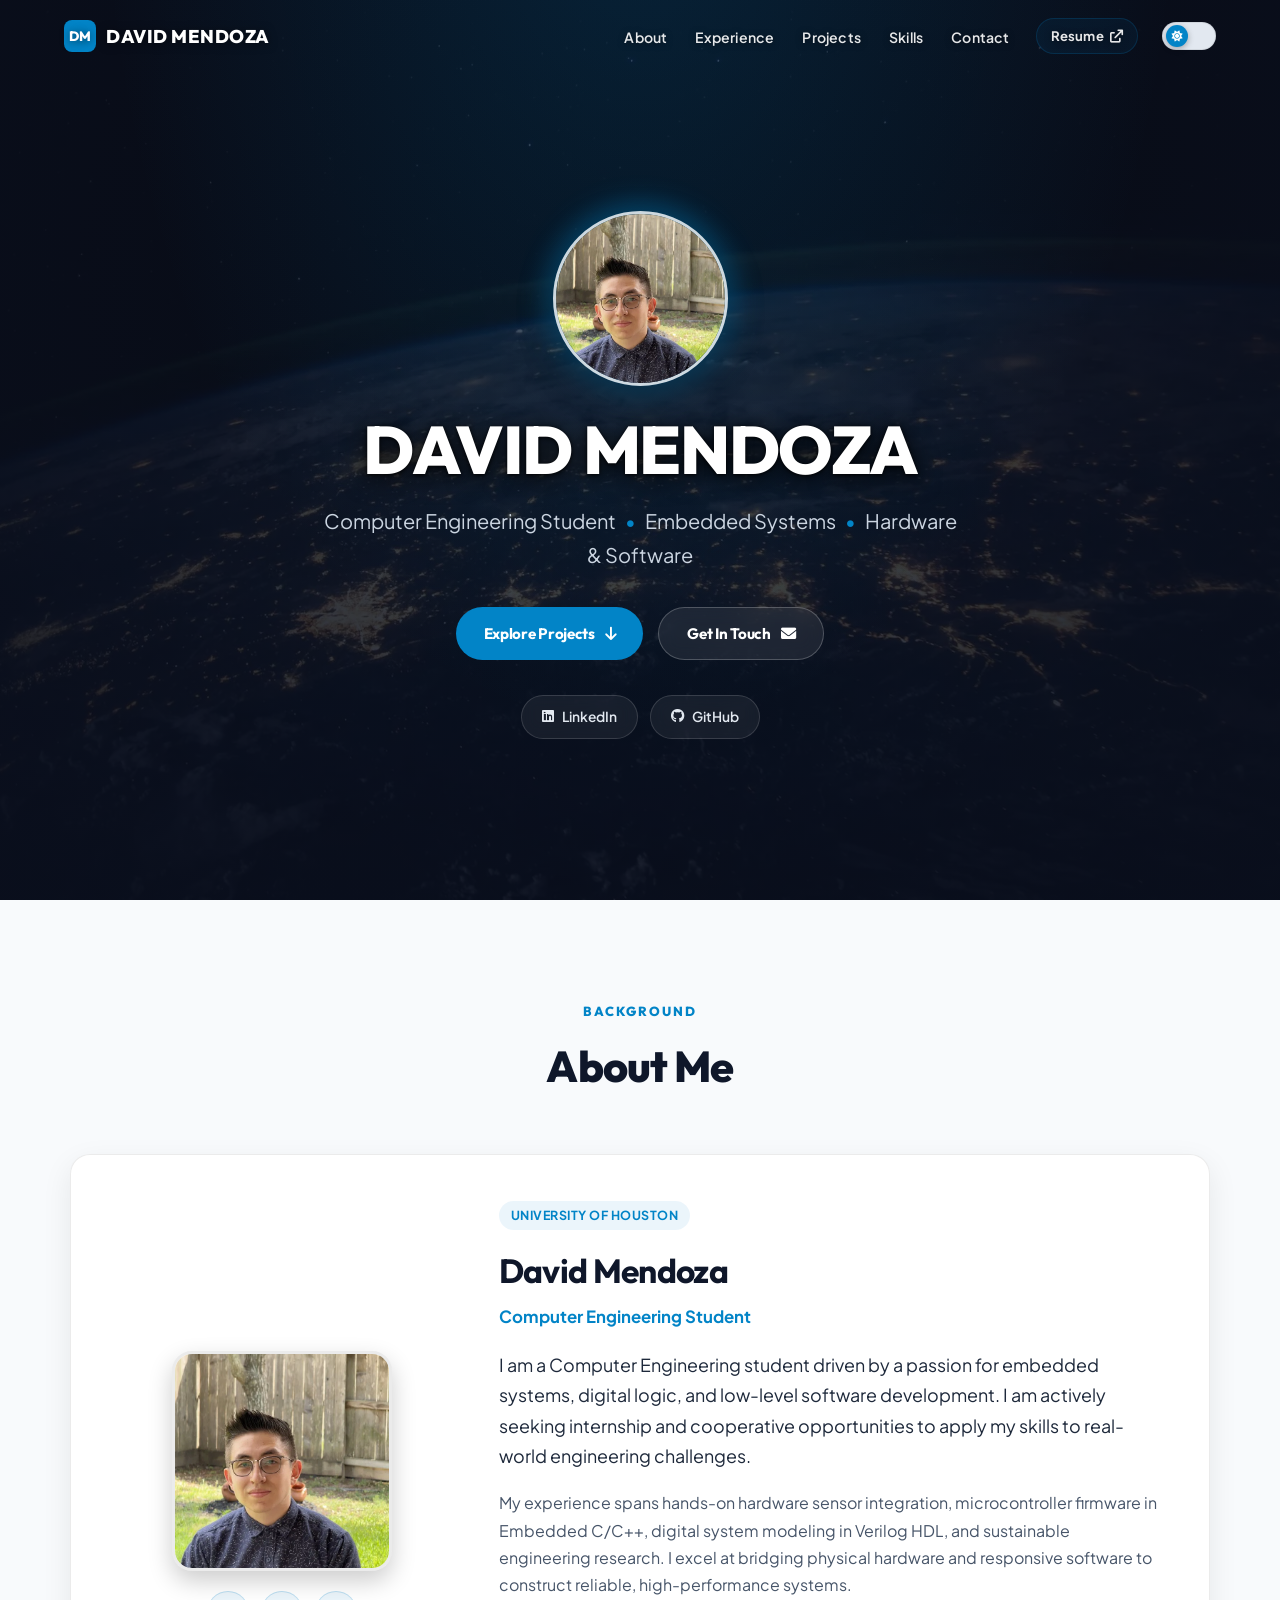
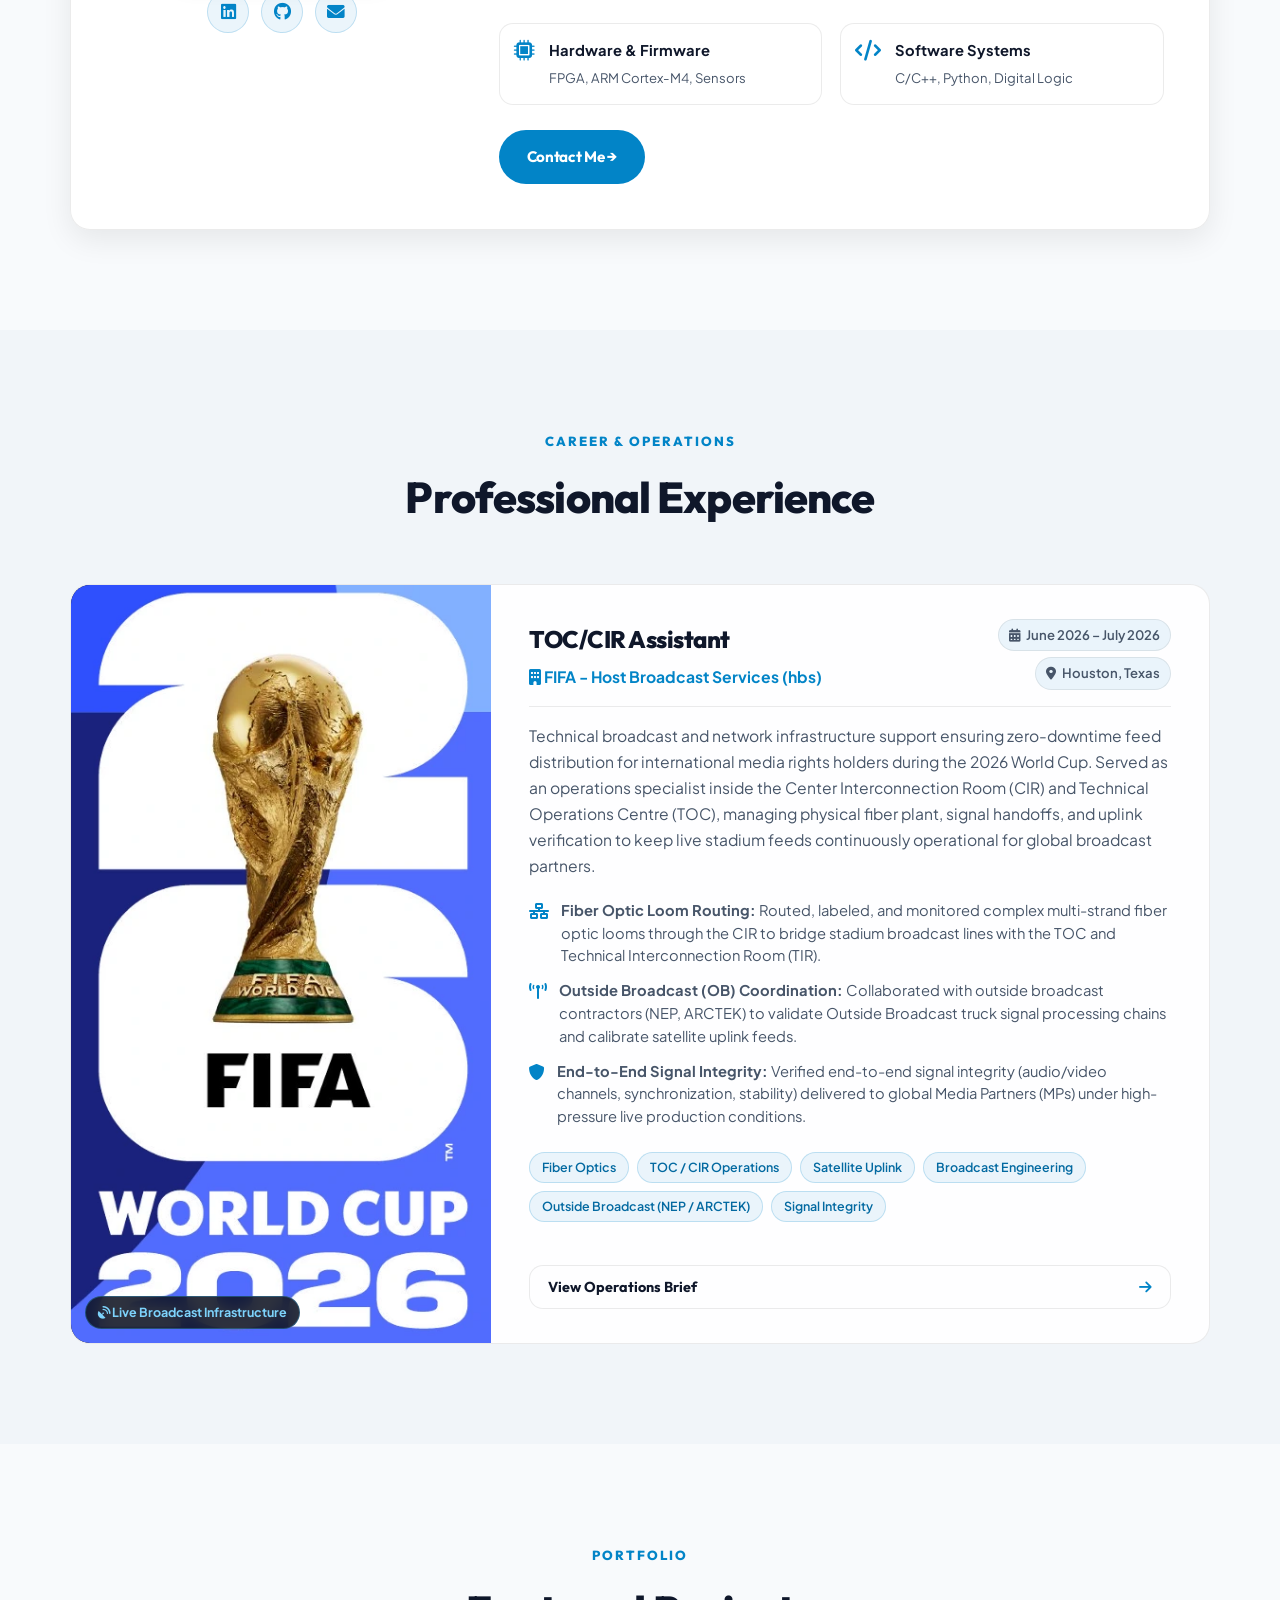
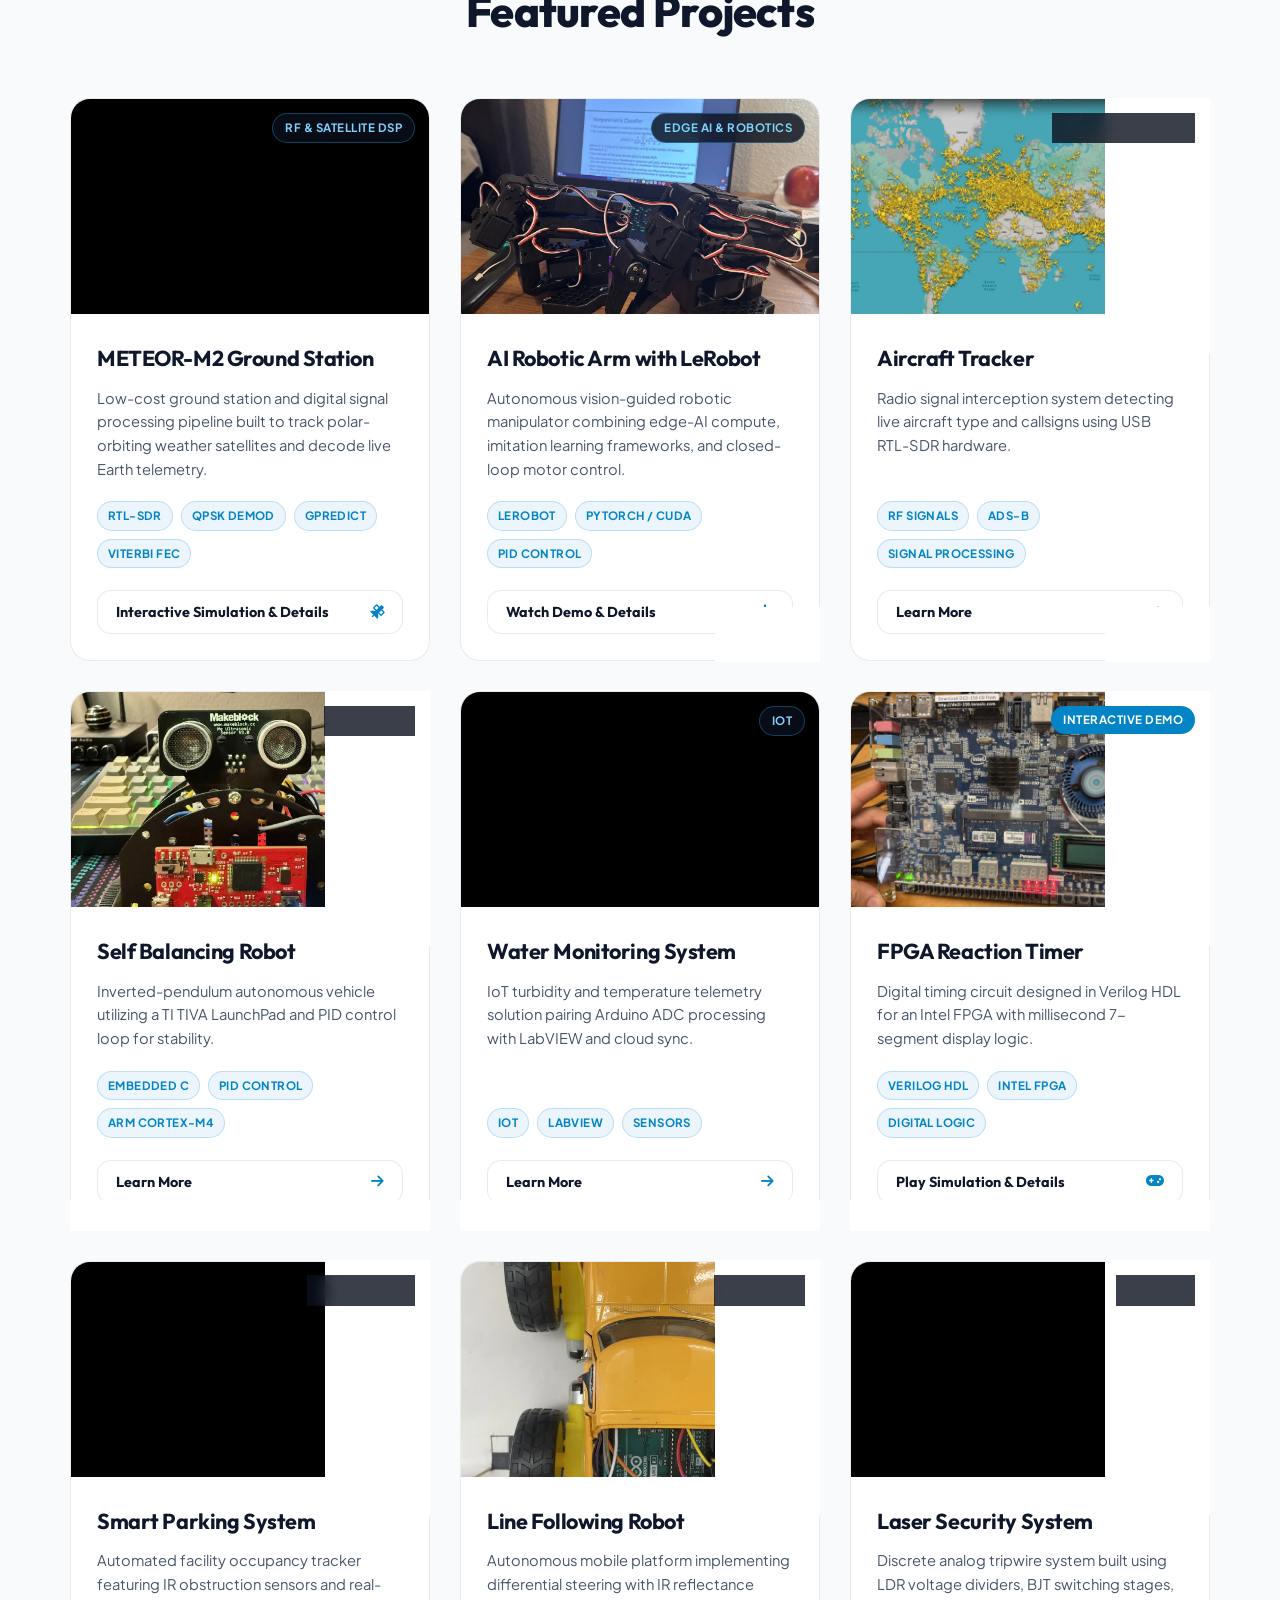
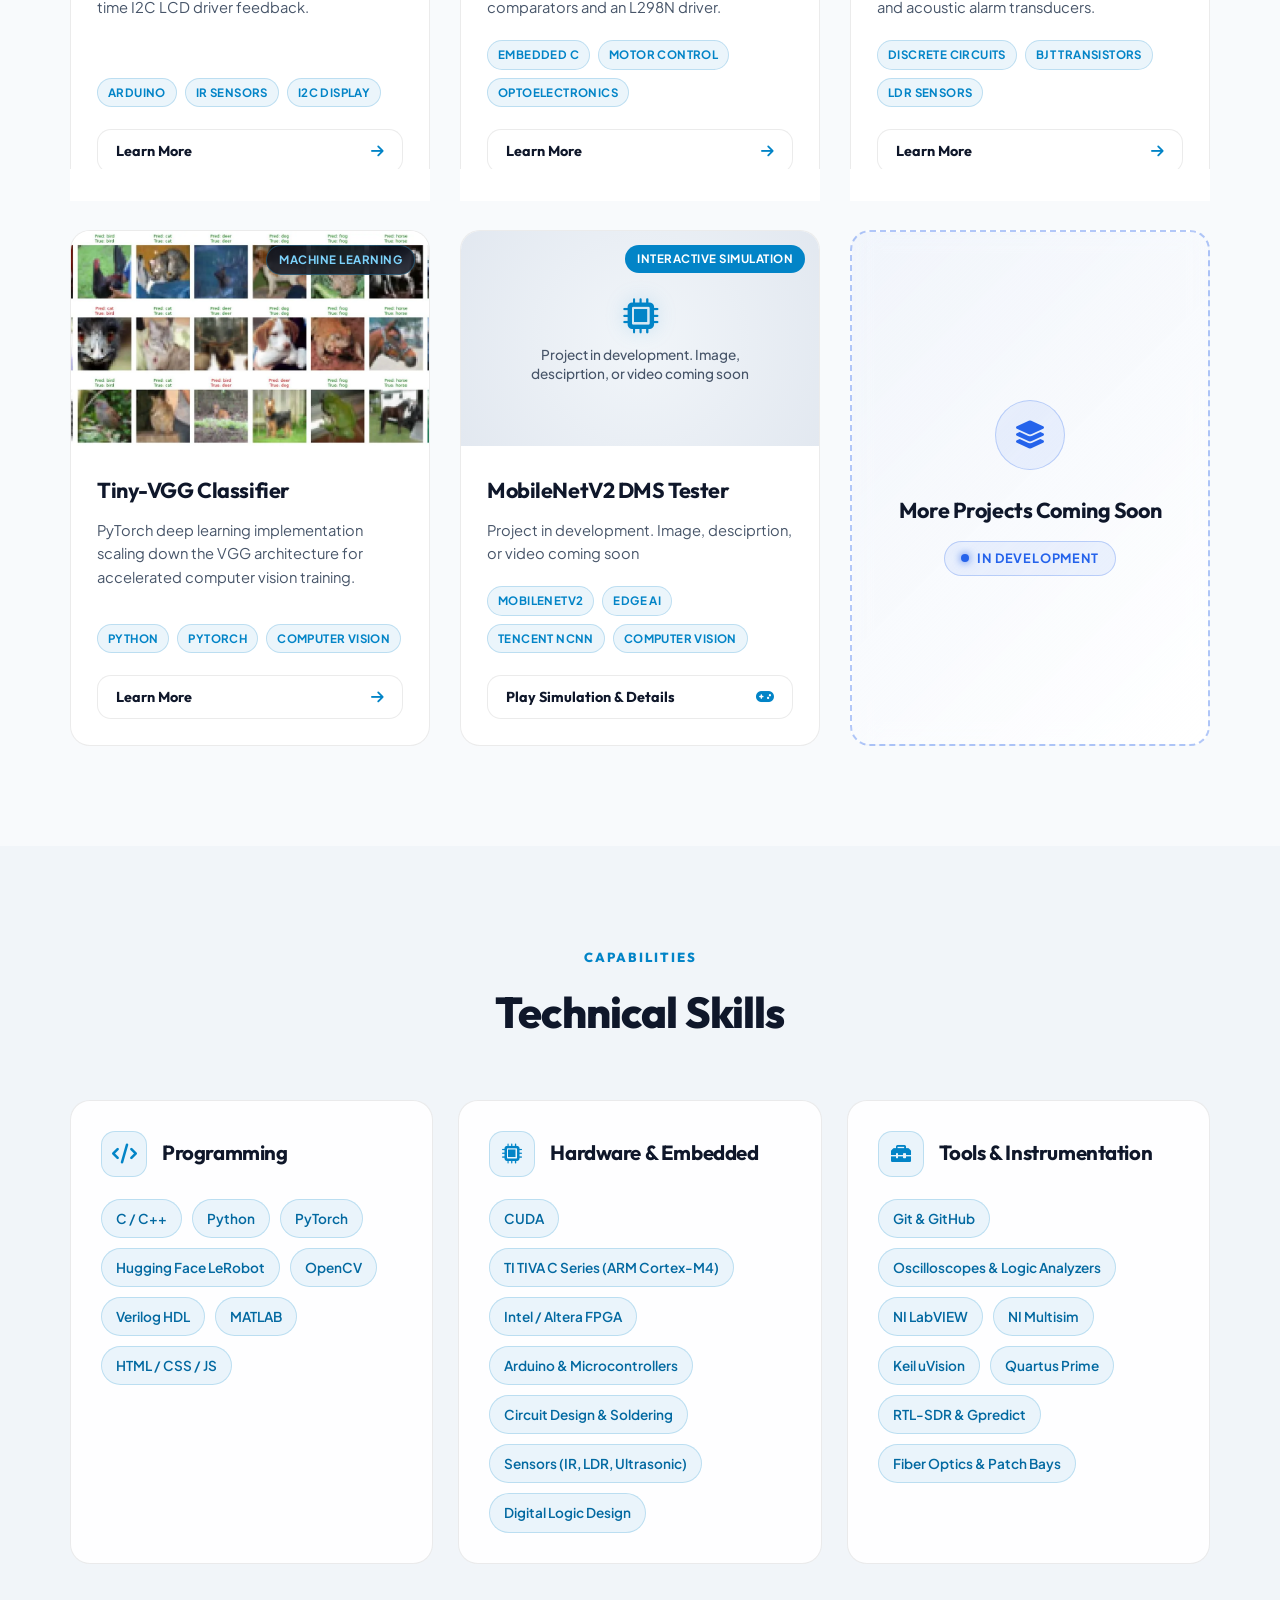
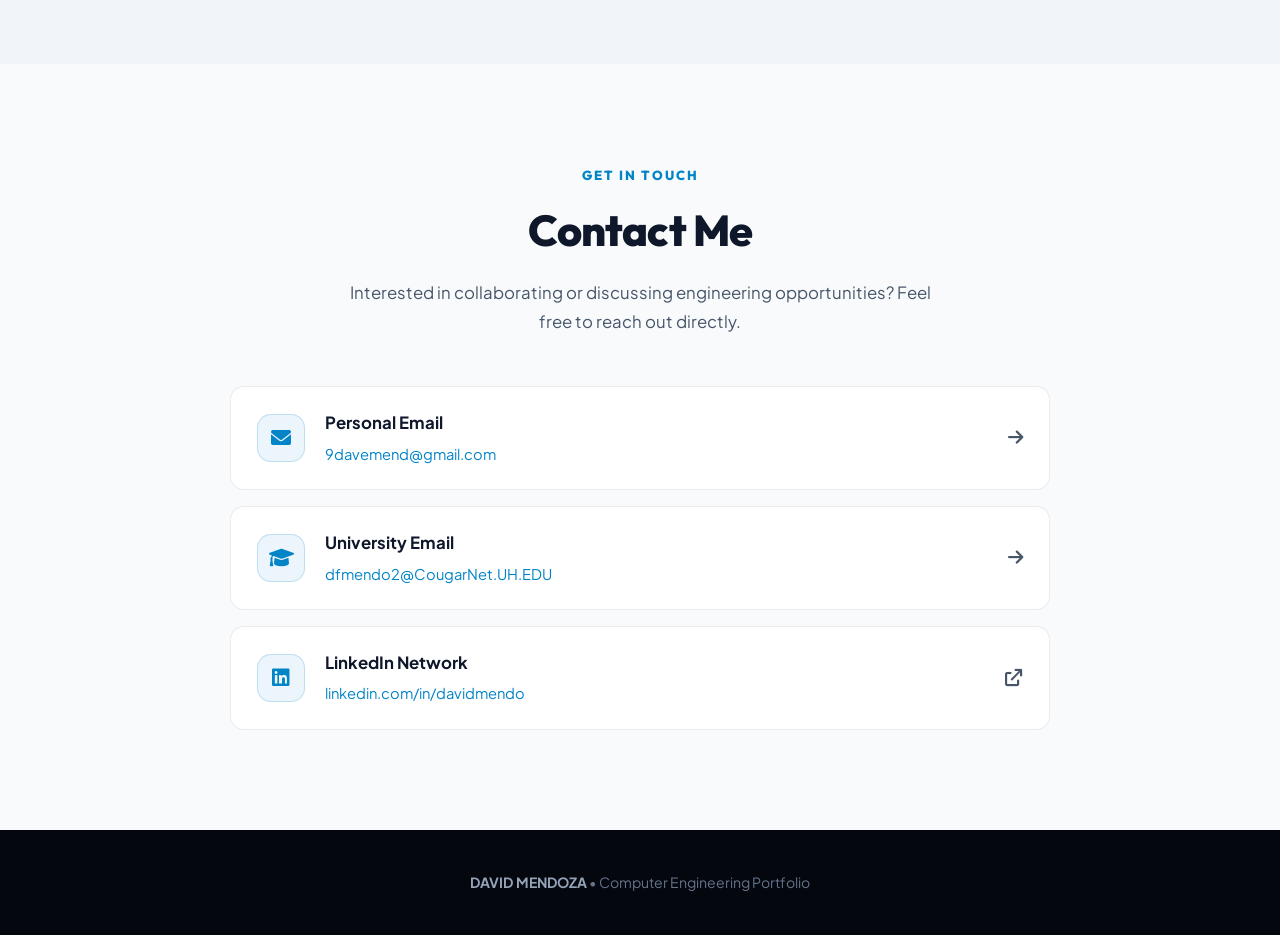
==== commit cc18e30f: "New App Version" ====
--- a/index.html
+++ b/index.html
@@ -1072,7 +1072,7 @@
                         <p>Experience the interactive Driver Monitoring System (DMS) &amp; MobileNetV2 telemetry simulation directly below:</p>
                     </div>
                     <div class="sim-fullscreen-action">
-                        <a href="drifts_sensor_gated_driver_monitoring_app.html" target="_blank" rel="noopener noreferrer" class="sim-external-btn sim-prototype-btn">
+                        <a href="drifts_ble_v3.html" target="_blank" rel="noopener noreferrer" class="sim-external-btn sim-prototype-btn">
                             <i class="fas fa-mobile-screen-button"></i> Try Out the App Prototype
                         </a>
                         <a href="driver_monitoring_simulation.html" target="_blank" rel="noopener noreferrer" class="sim-external-btn">
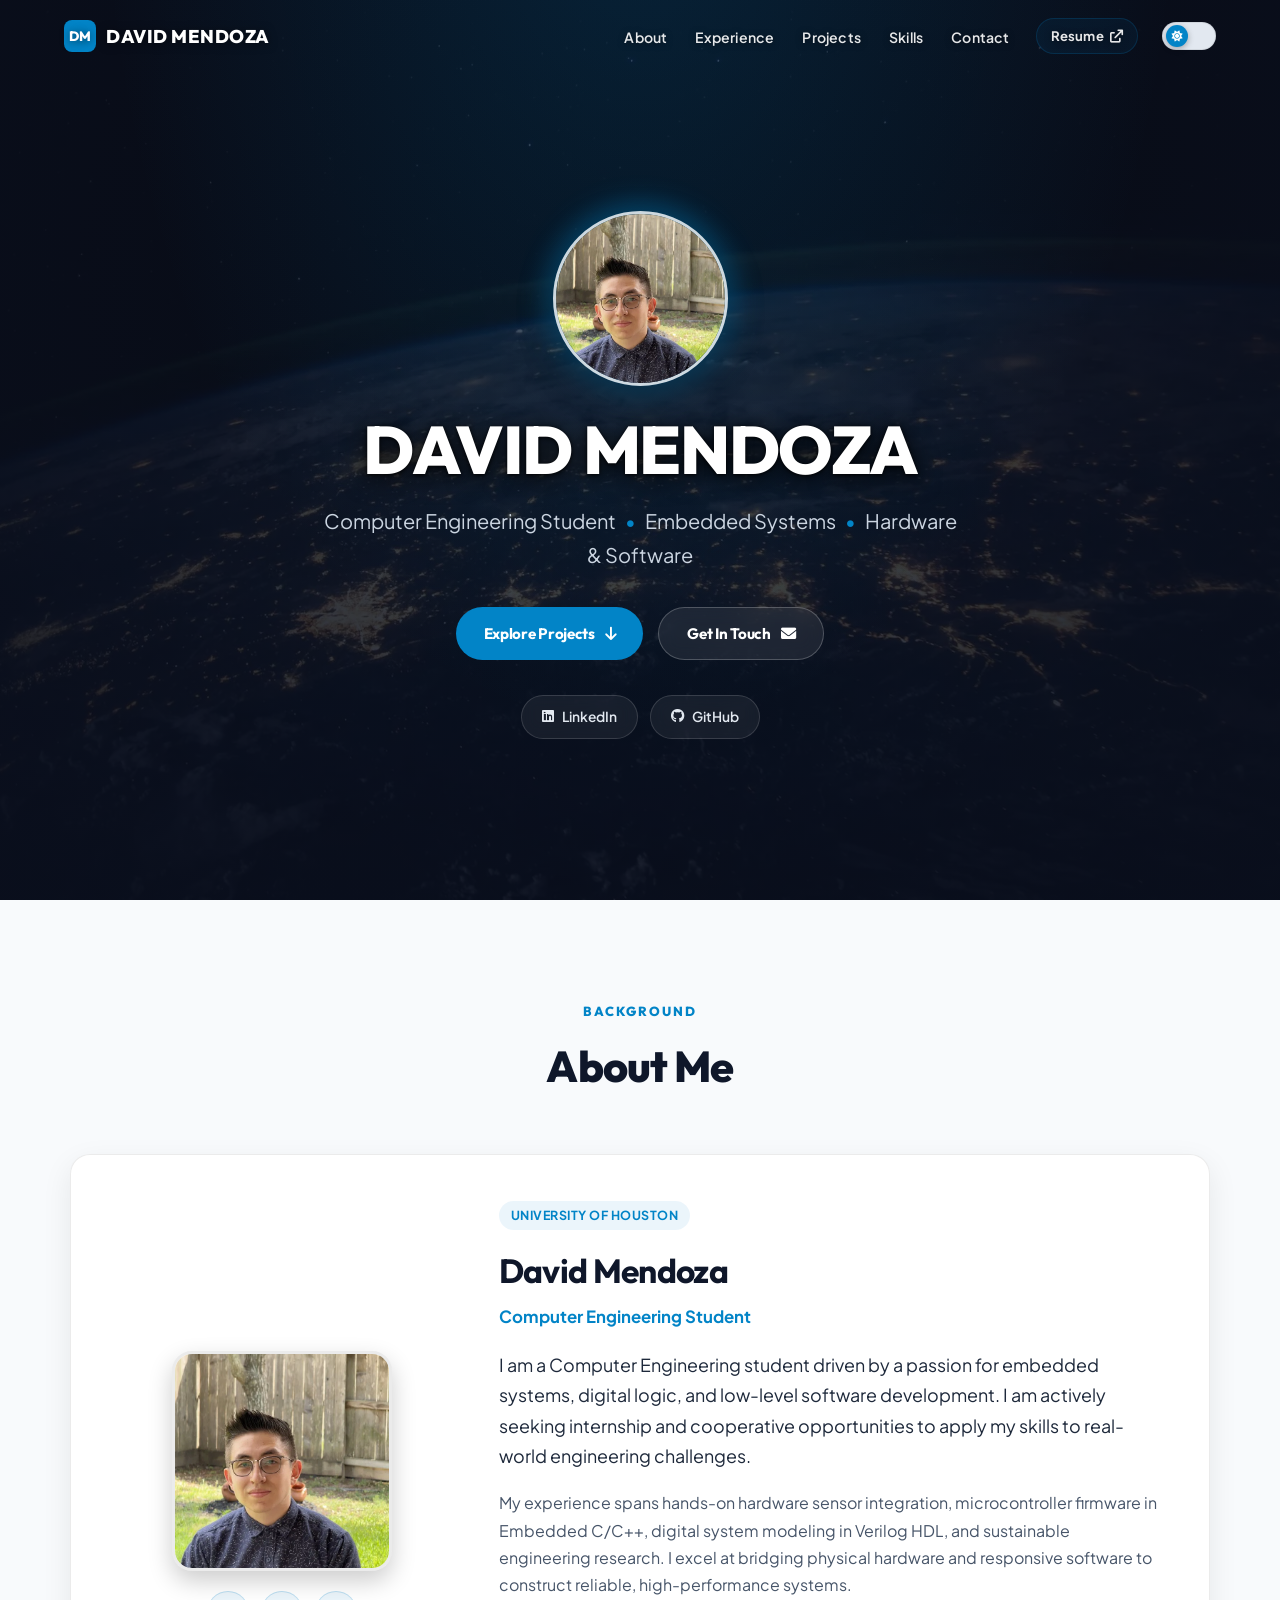
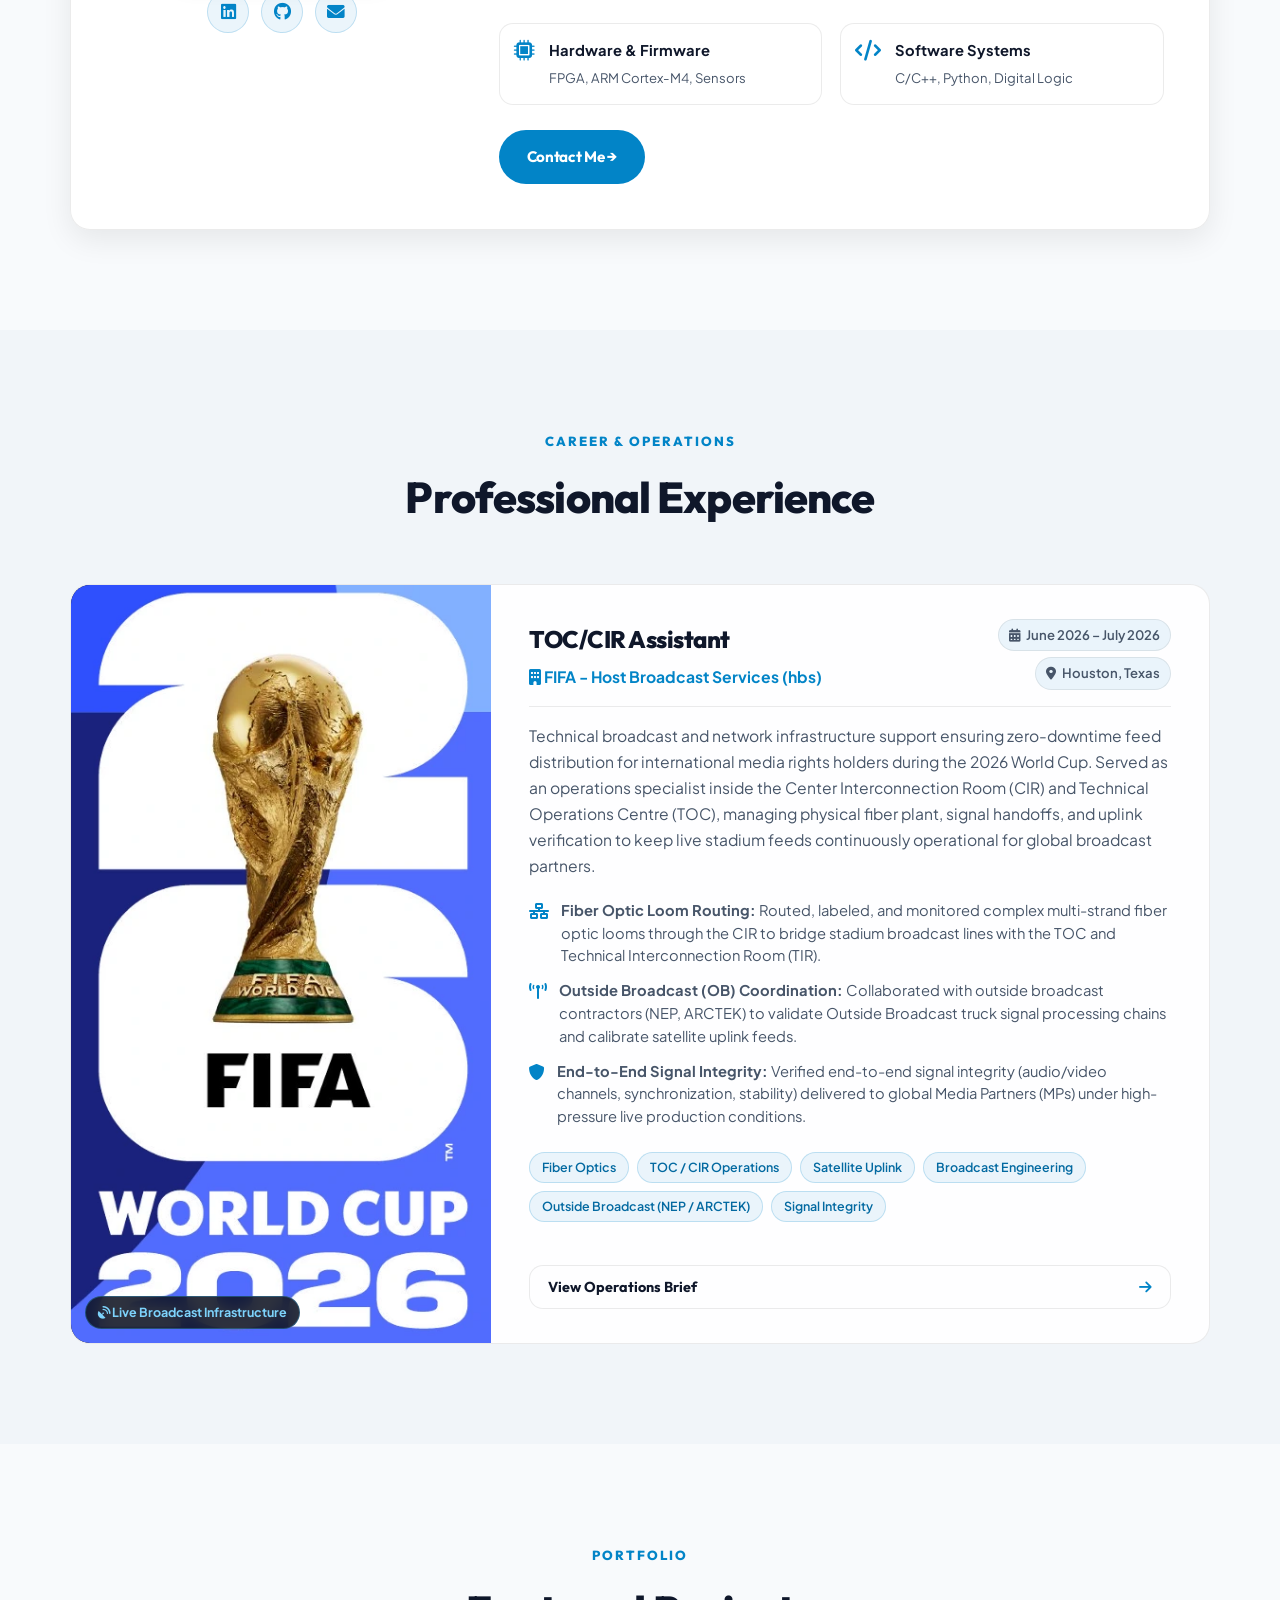
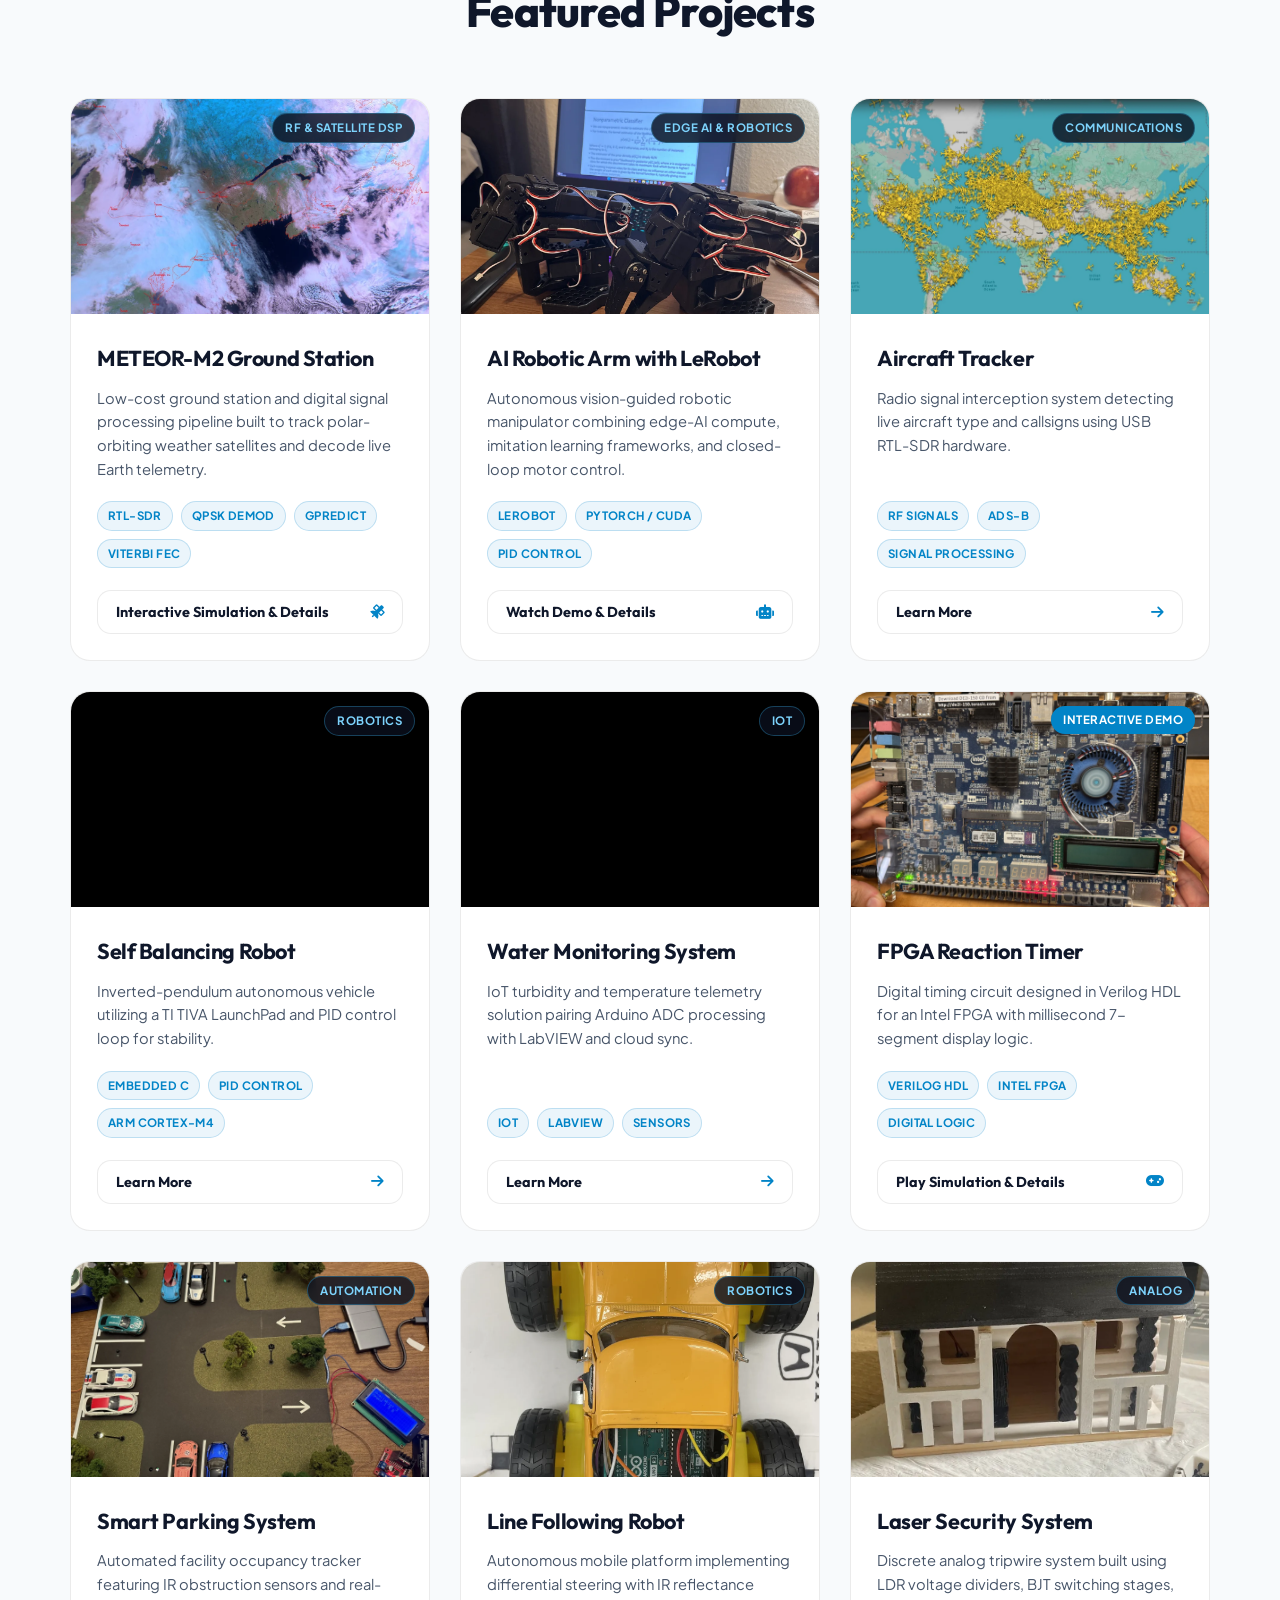
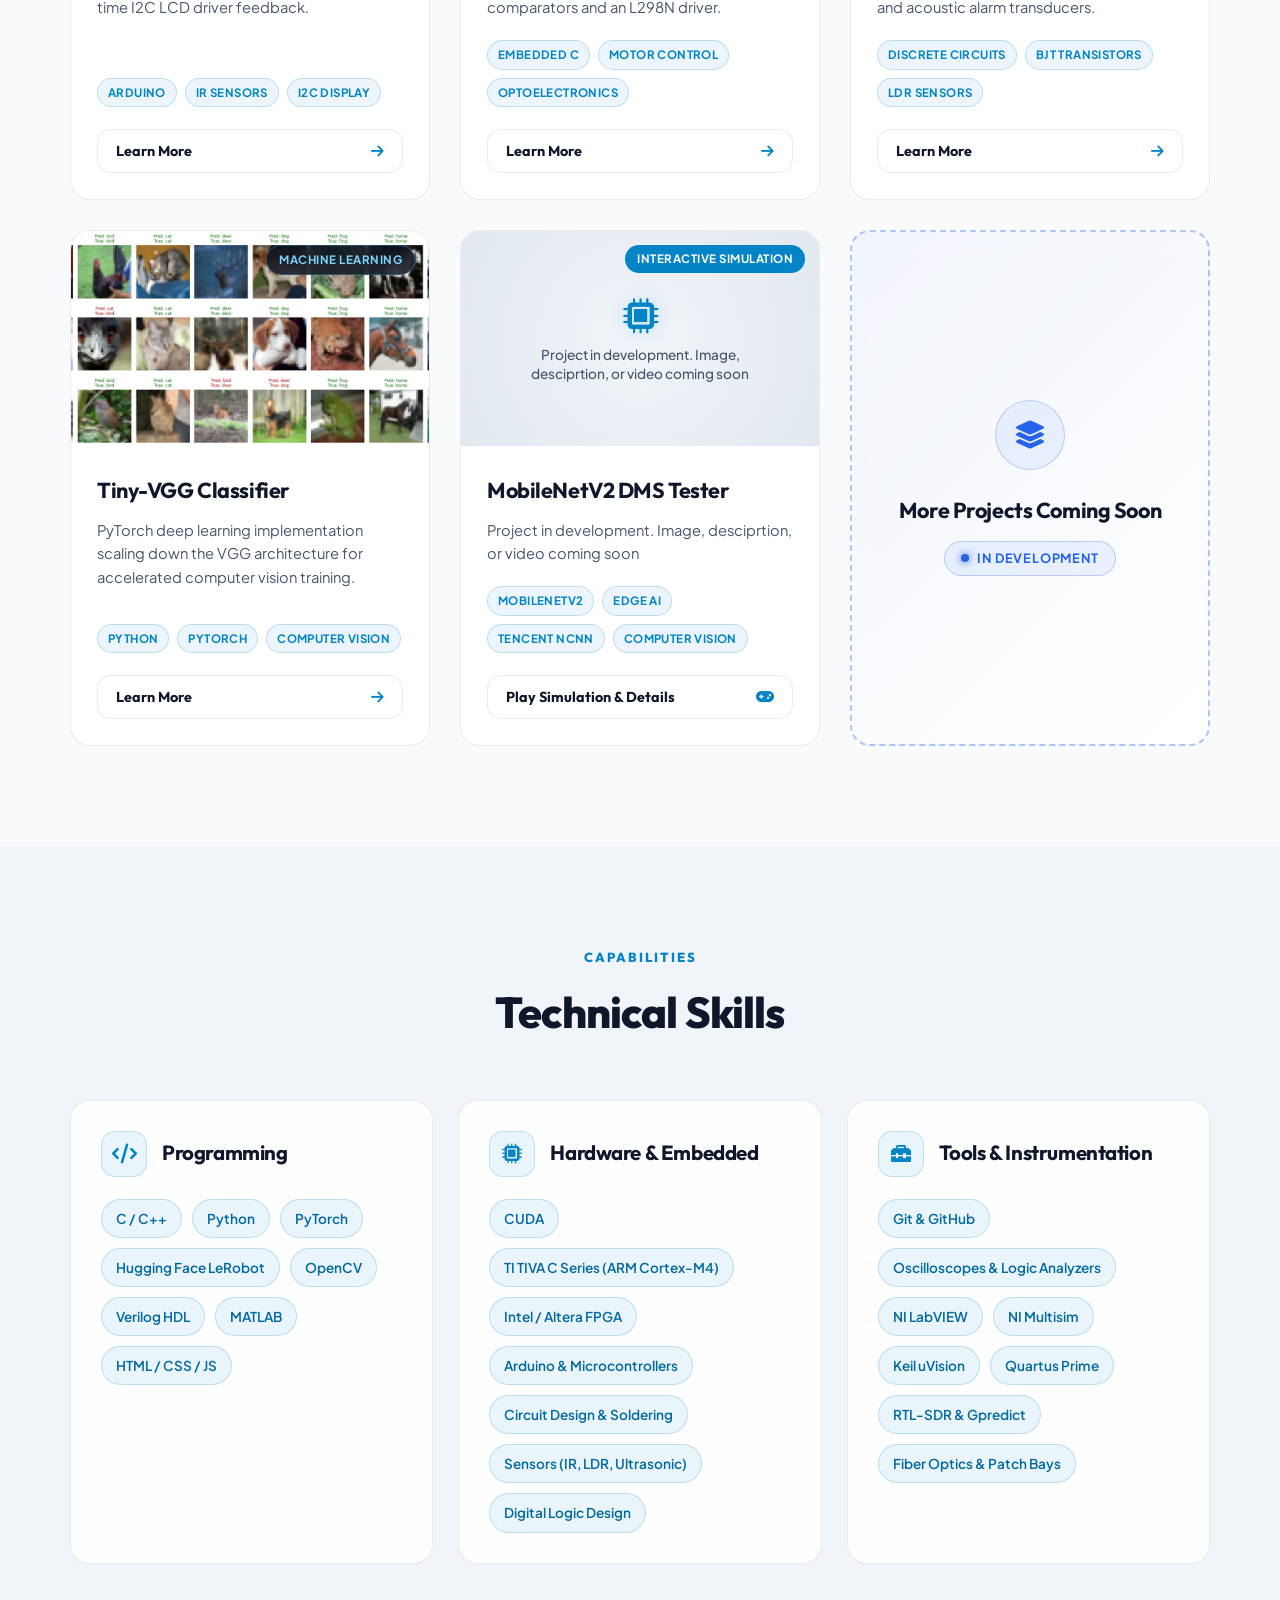
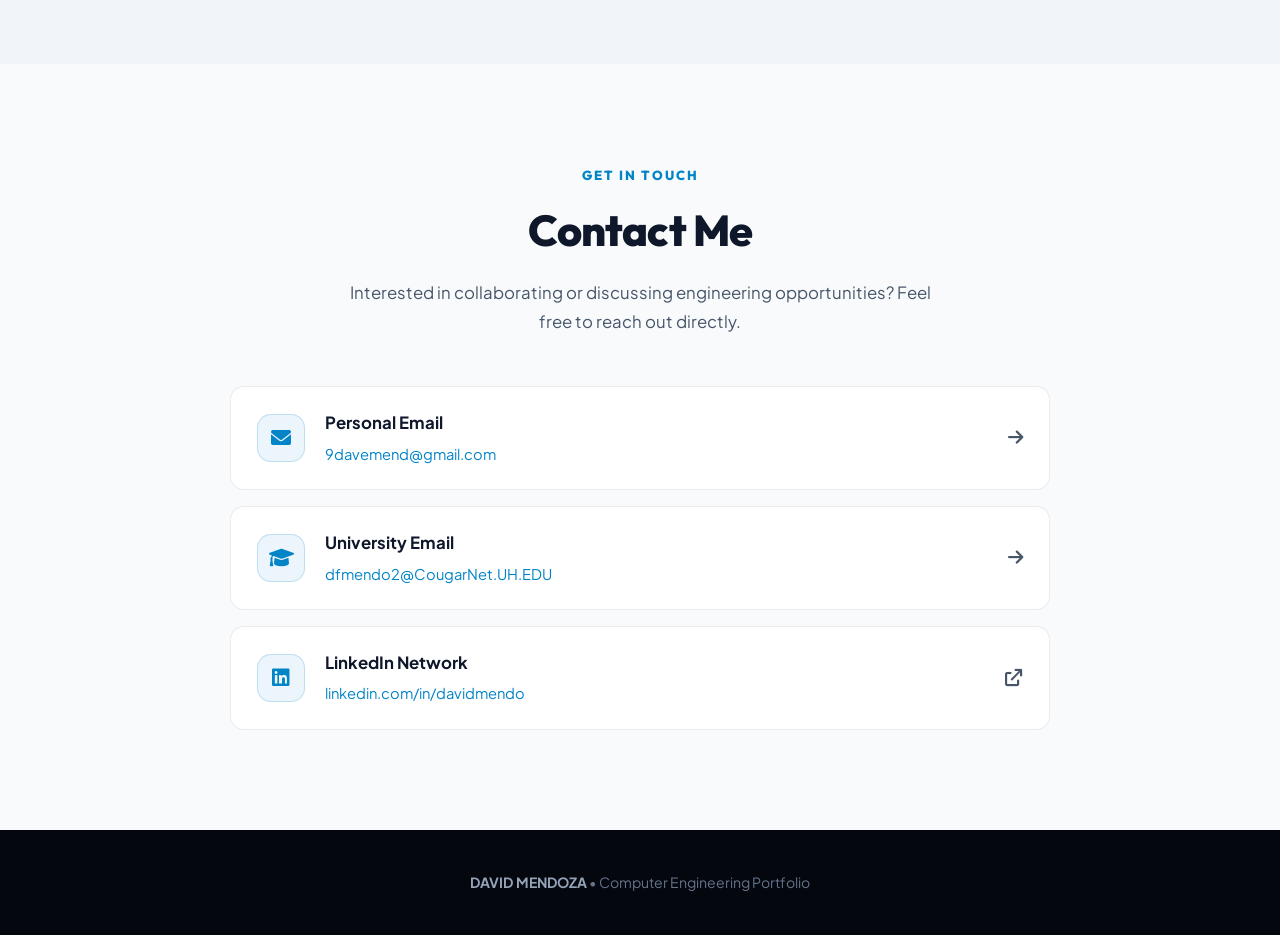
==== commit b60a907d: "App Update This new push includes: - A new name for the app file, that way it is easier to keep trac" ====
--- a/index.html
+++ b/index.html
@@ -1072,7 +1072,7 @@
                         <p>Experience the interactive Driver Monitoring System (DMS) &amp; MobileNetV2 telemetry simulation directly below:</p>
                     </div>
                     <div class="sim-fullscreen-action">
-                        <a href="drifts_ble_v3.html" target="_blank" rel="noopener noreferrer" class="sim-external-btn sim-prototype-btn">
+                        <a href="DRIFTS_WebApp.html" target="_blank" rel="noopener noreferrer" class="sim-external-btn sim-prototype-btn">
                             <i class="fas fa-mobile-screen-button"></i> Try Out the App Prototype
                         </a>
                         <a href="driver_monitoring_simulation.html" target="_blank" rel="noopener noreferrer" class="sim-external-btn">
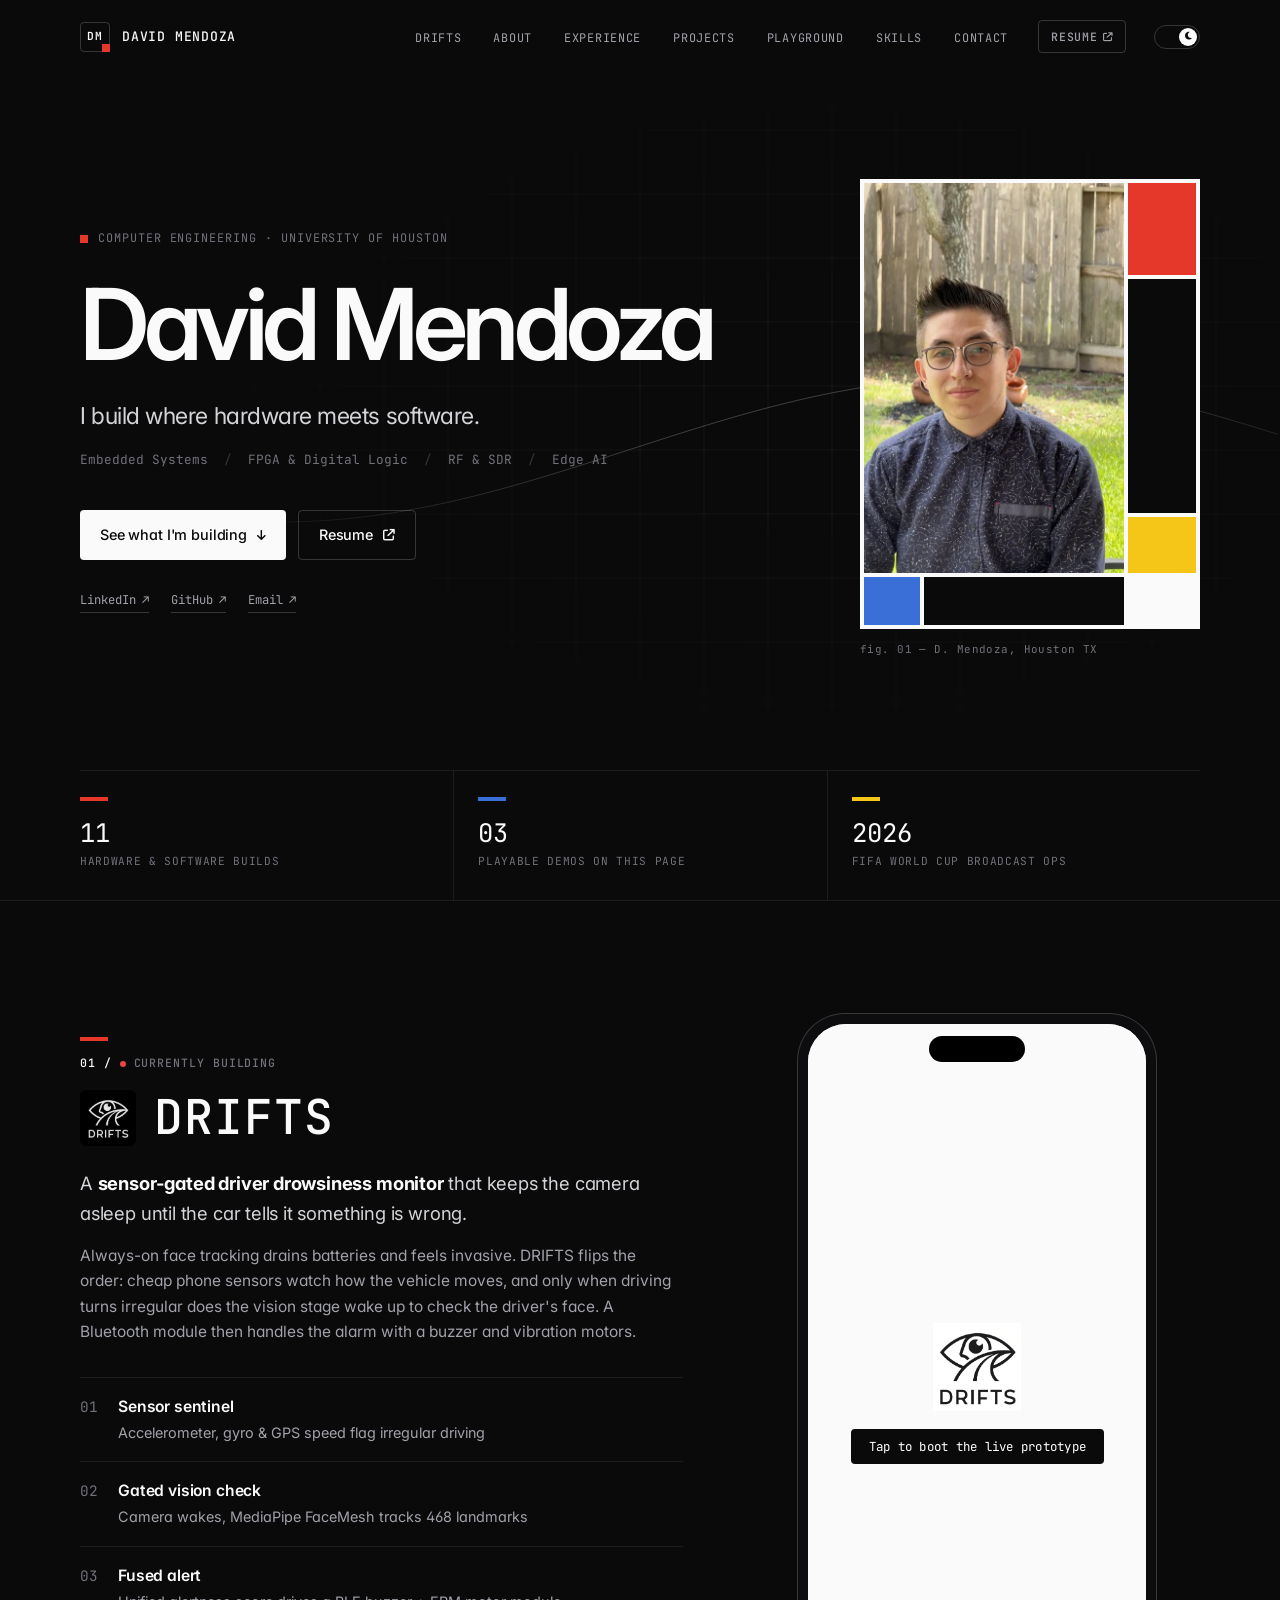
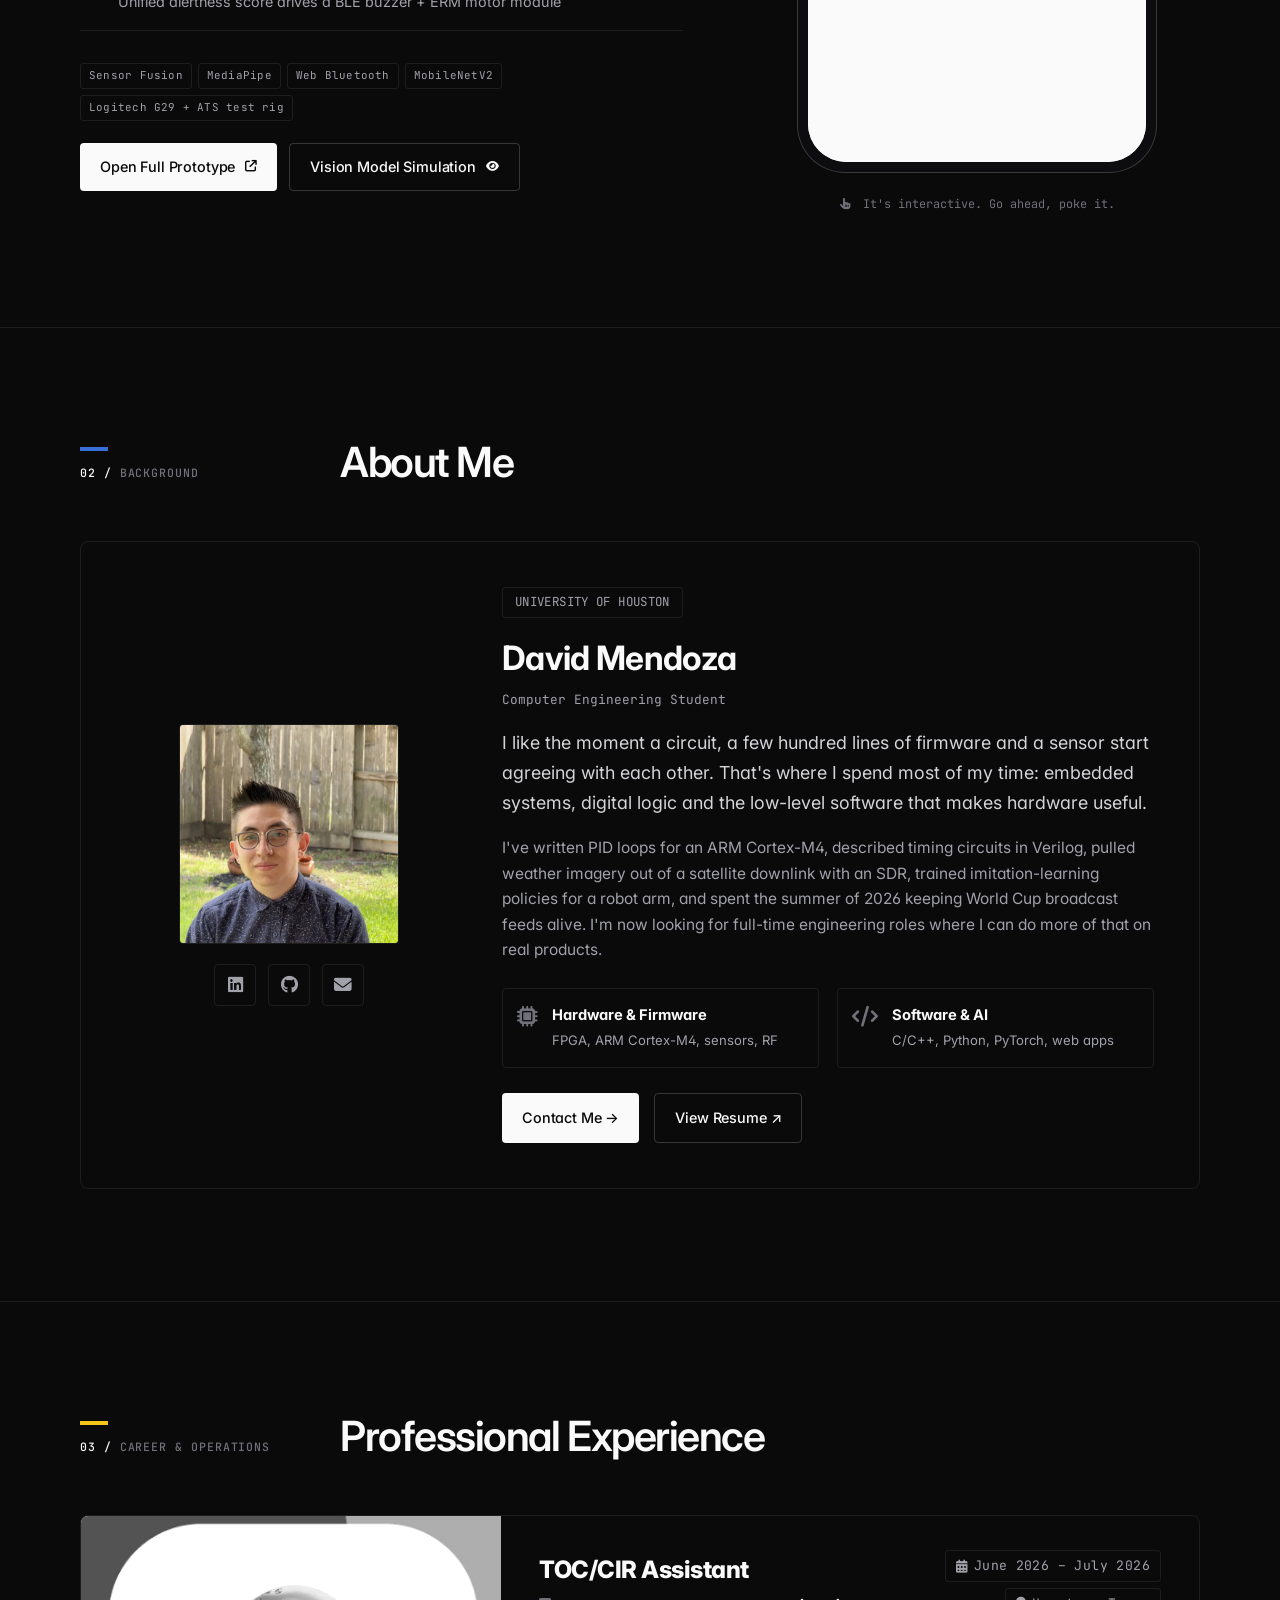
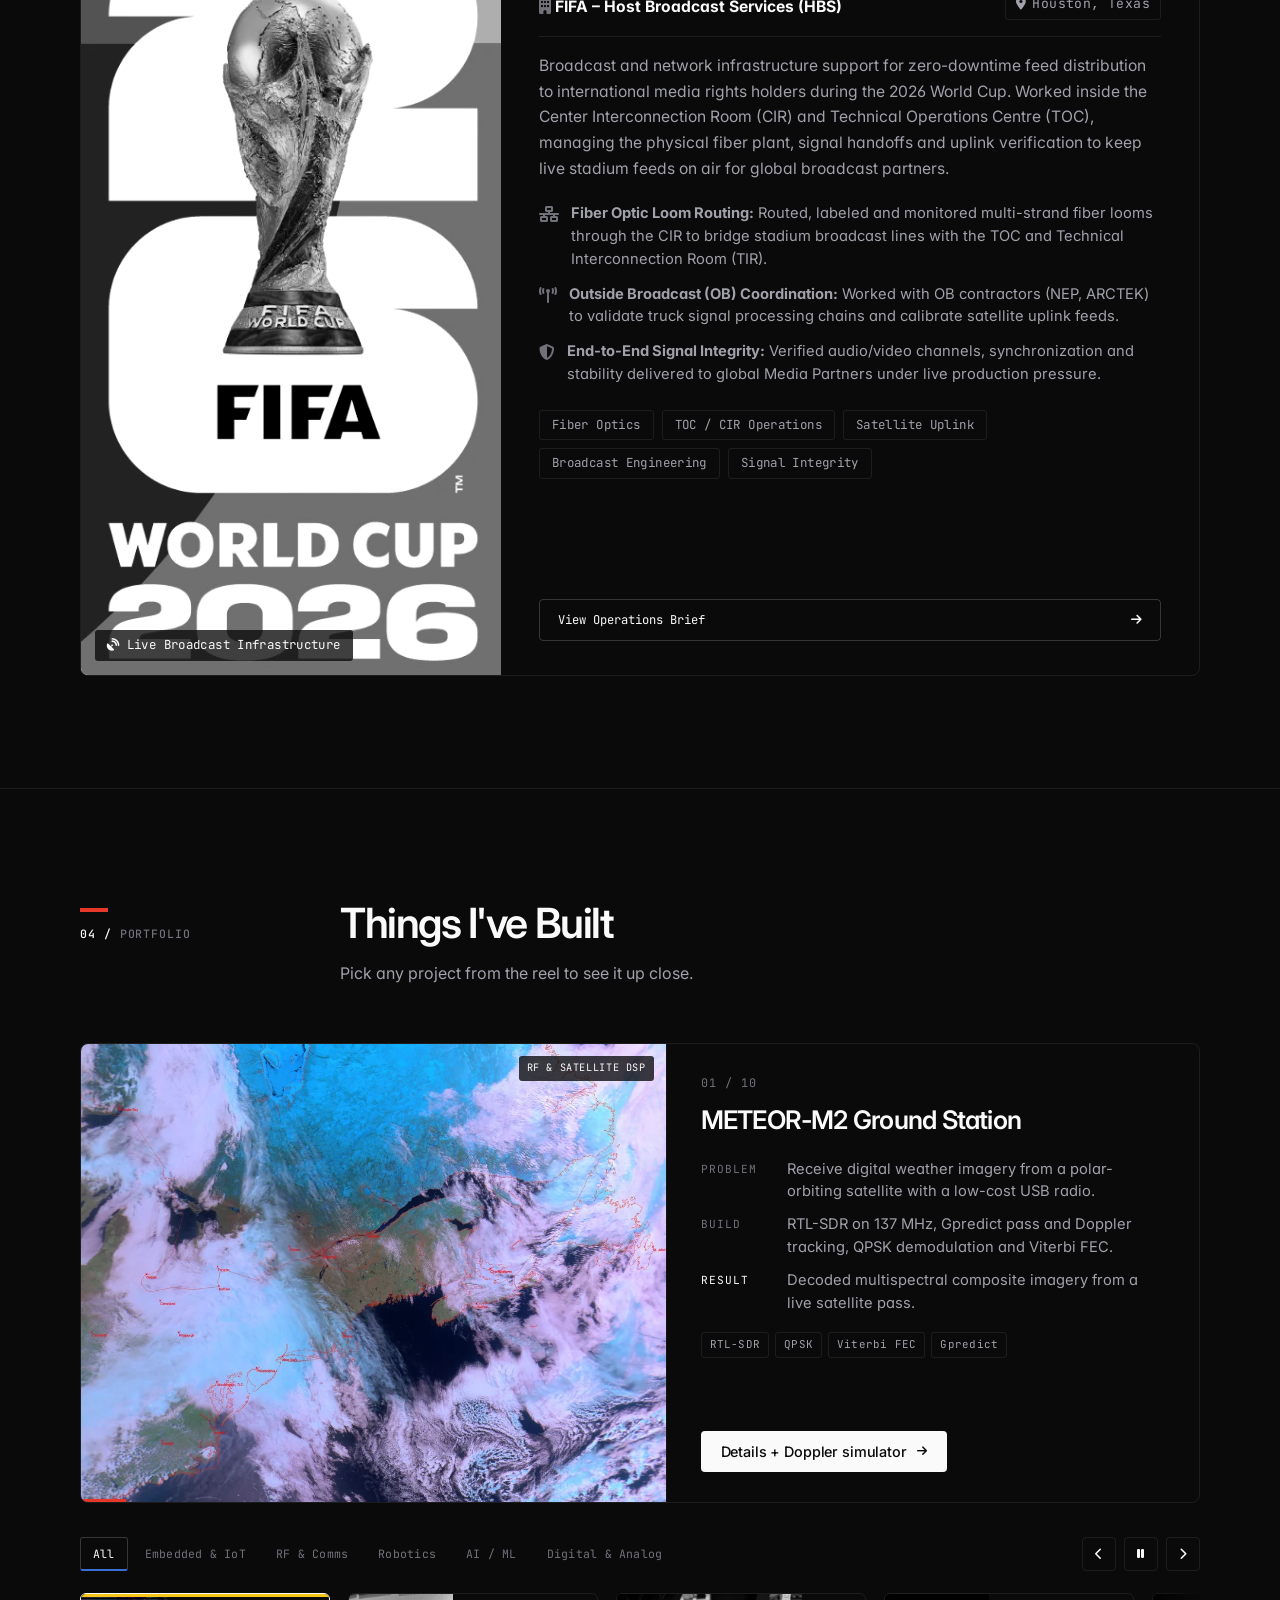
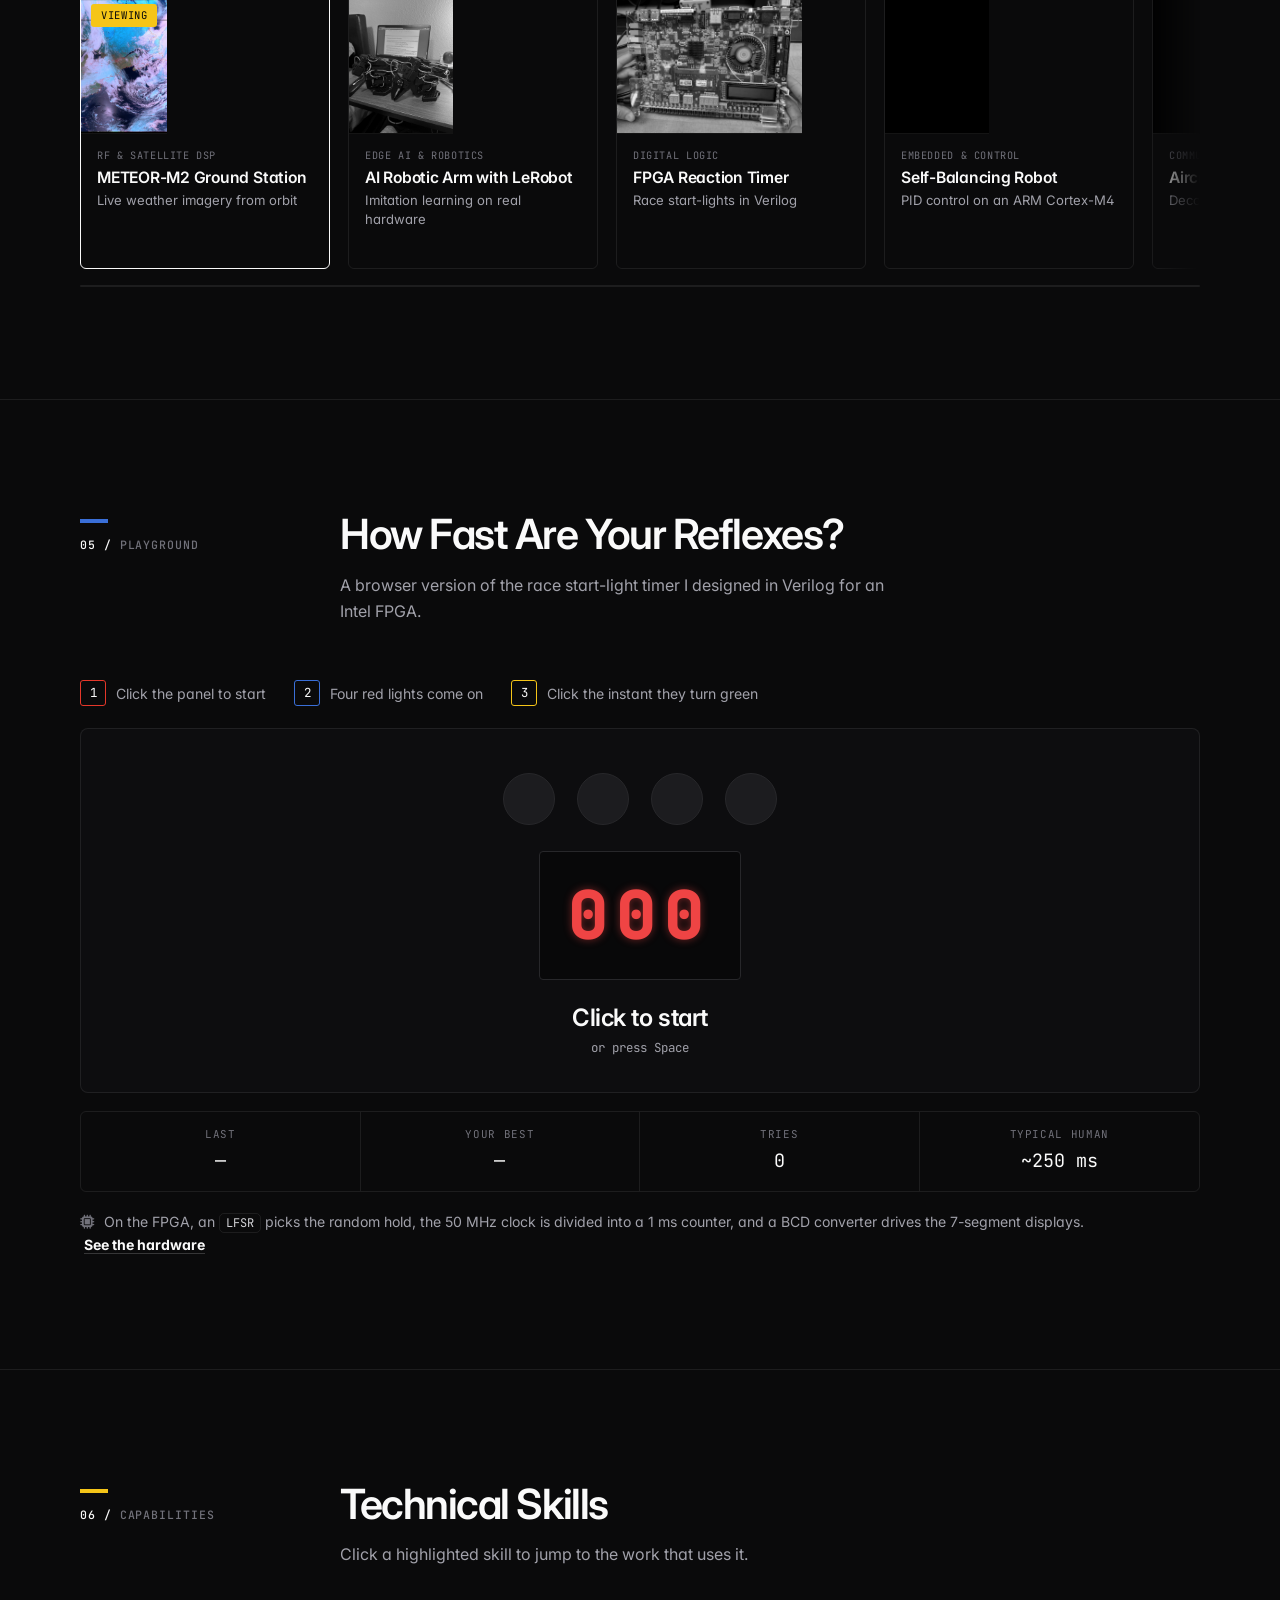
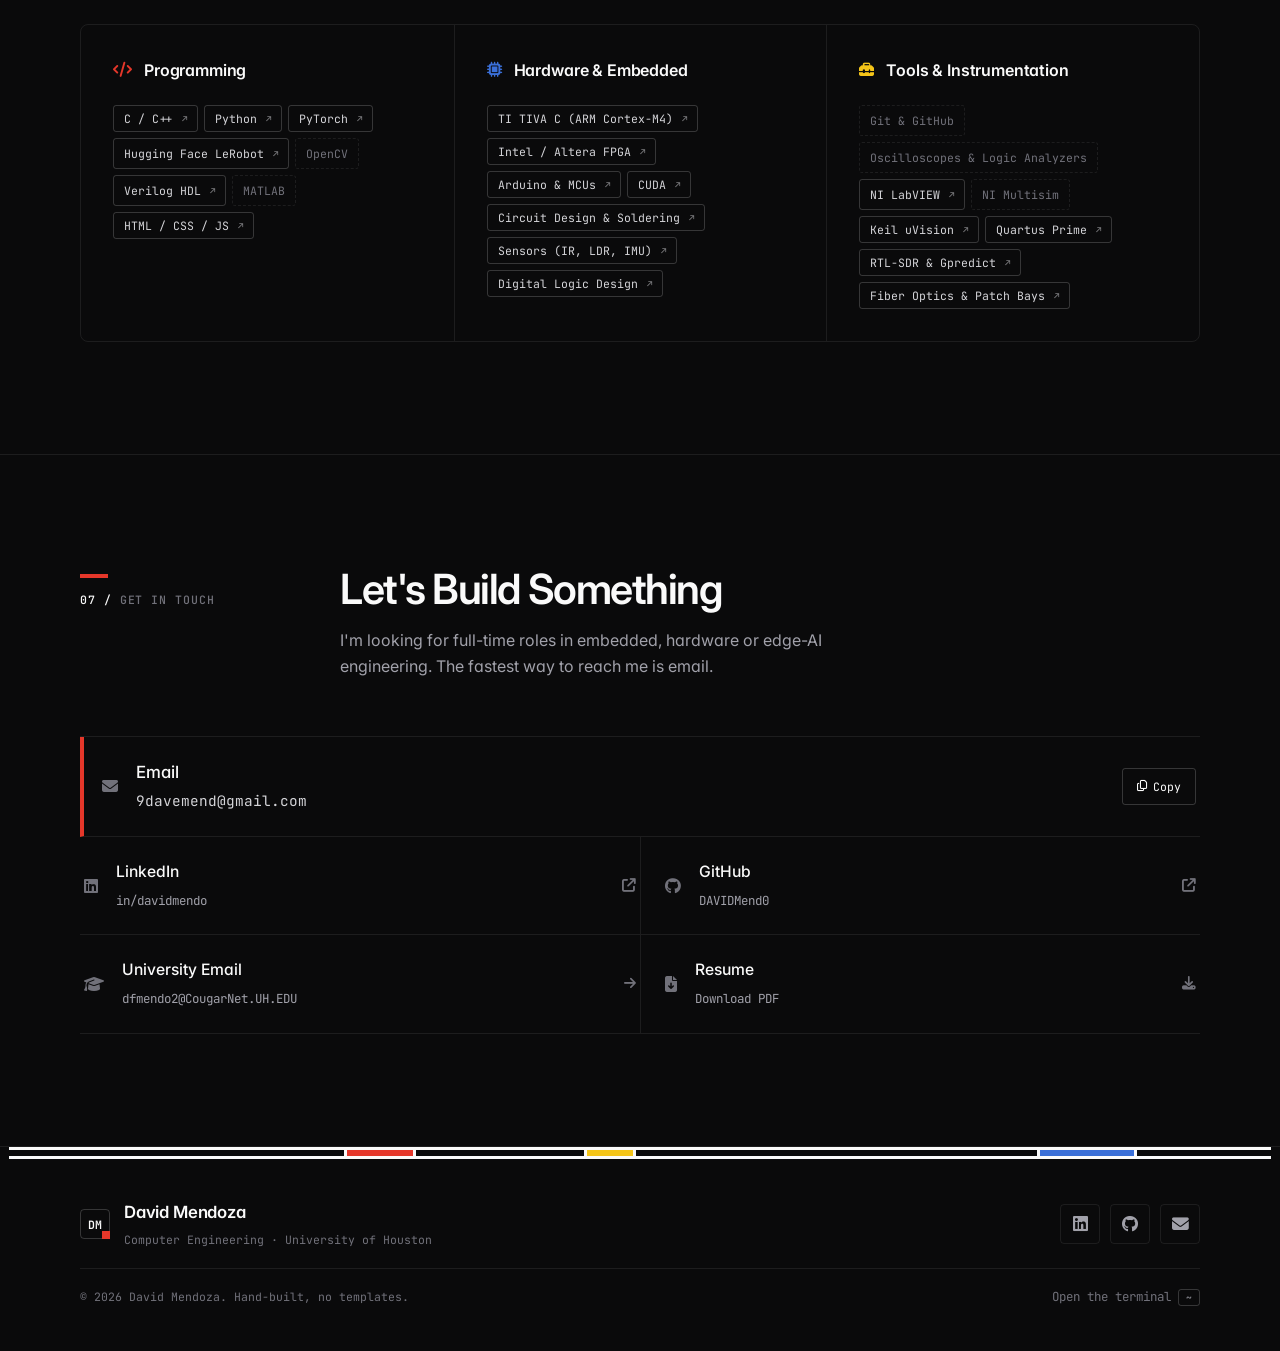
==== commit a996e872: "Claude Redesign This new version of the website features: - A complete new design based on the work " ====
--- a/index.html
+++ b/index.html
@@ -3,45 +3,42 @@
 <head>
     <meta charset="UTF-8">
     <meta name="viewport" content="width=device-width, initial-scale=1.0">
-    <title>David Mendoza | Computer Engineering Portfolio</title>
-    
+    <title>David Mendoza | Computer Engineer — Embedded, RF &amp; Edge AI</title>
+
     <!-- SEO & Metadata -->
-    <meta name="description" content="Portfolio of David Mendoza - Computer Engineering student specializing in embedded systems, FPGA, robotics, and software development.">
+    <meta name="description" content="David Mendoza — Computer Engineering student building where hardware meets software: embedded systems, FPGA logic, RF/satellite DSP, robotics and edge AI. Currently building DRIFTS, a sensor-gated driver monitoring system.">
     <meta name="author" content="David Mendoza">
-    <meta name="theme-color" content="#0a0f1d">
-    
+    <meta name="theme-color" content="#0a0a0b">
+
     <!-- Open Graph / Social Sharing -->
     <meta property="og:type" content="website">
-    <meta property="og:title" content="David Mendoza | Portfolio">
-    <meta property="og:description" content="Computer Engineering student specializing in embedded systems, FPGA, robotics, and software development.">
-    <meta property="og:image" content="WebsiteImages/Profile/ProfileMain.webp">
-    <meta property="og:image:width" content="600">
-    <meta property="og:image:height" content="800">
-    
+    <meta property="og:title" content="David Mendoza | Computer Engineer">
+    <meta property="og:description" content="Embedded systems, FPGA, RF/satellite DSP, robotics and edge AI — plus live broadcast operations at the 2026 FIFA World Cup.">
+    <meta property="og:image" content="assets/profile/portrait.webp">
+
     <!-- Twitter -->
     <meta name="twitter:card" content="summary_large_image">
-    <meta name="twitter:title" content="David Mendoza | Computer Engineer & Robotics">
-    <meta name="twitter:description" content="Portfolio of David Mendoza — Embedded systems, robotics, machine learning, and FPGA hardware projects.">
-    <meta name="twitter:image" content="WebsiteImages/Profile/ProfileMain.webp">
-    
-    <!-- Favicon -->
+    <meta name="twitter:title" content="David Mendoza | Computer Engineer">
+    <meta name="twitter:description" content="Embedded systems, FPGA, RF/satellite DSP, robotics and edge AI.">
+    <meta name="twitter:image" content="assets/profile/portrait.webp">
+
     <link rel="icon" type="image/svg+xml" href="favicon.svg">
-    
-    <!-- Google Fonts: Plus Jakarta Sans (body) & Outfit (headings) -->
+
+    <!-- Fonts: Inter (text), JetBrains Mono (labels & data) -->
     <link rel="preconnect" href="https://fonts.googleapis.com">
     <link rel="preconnect" href="https://fonts.gstatic.com" crossorigin>
-    <link href="https://fonts.googleapis.com/css2?family=Outfit:wght@400;500;600;700;800&family=Plus+Jakarta+Sans:wght@300;400;500;600;700&display=swap" rel="stylesheet">
-    <link rel="stylesheet" href="https://cdnjs.cloudflare.com/ajax/libs/font-awesome/6.0.0/css/all.min.css">
-    <link rel="stylesheet" href="style.css">
-
-    <!-- Zero-flicker Theme Initializer (prevents FOUC) -->
+    <link href="https://fonts.googleapis.com/css2?family=Inter:wght@300;400;500;600;700&family=JetBrains+Mono:wght@400;500;600&display=swap" rel="stylesheet">
+    <link rel="stylesheet" href="https://cdnjs.cloudflare.com/ajax/libs/font-awesome/6.5.1/css/all.min.css">
+    <link rel="stylesheet" href="css/style.css?v=20261106f">
+    <link rel="stylesheet" href="css/features.css?v=20261106f">
+    <link rel="stylesheet" href="css/theme.css?v=20261106f">
+    <link rel="stylesheet" href="css/case-study.css?v=20261106f">
+
+    <!-- Zero-flicker theme initializer: dark by default, light only if chosen -->
     <script>
         (function() {
             try {
-                var savedTheme = localStorage.getItem('theme');
-                if (savedTheme === 'dark') {
-                    document.documentElement.classList.remove('light-mode');
-                } else {
+                if (localStorage.getItem('theme') === 'light') {
                     document.documentElement.classList.add('light-mode');
                 }
             } catch (e) {}
@@ -50,13 +47,15 @@
 </head>
 <body>
 
-    <!-- Floating Glassmorphic Navbar -->
+    <a class="skip-link" href="#main">Skip to content</a>
+
+    <!-- Navbar -->
     <nav id="navbar">
         <div class="nav-container">
-            <a href="#" class="logo">
+            <a href="#hero" class="logo">
                 <span class="logo-accent">DM</span> DAVID MENDOZA
             </a>
-            
+
             <button class="hamburger" aria-label="Toggle navigation menu" aria-expanded="false" aria-controls="primary-navigation">
                 <span class="bar"></span>
                 <span class="bar"></span>
@@ -64,14 +63,16 @@
             </button>
 
             <ul class="nav-links" id="primary-navigation">
+                <li><a href="#drifts">DRIFTS</a></li>
                 <li><a href="#about">About</a></li>
                 <li><a href="#experience">Experience</a></li>
                 <li><a href="#projects">Projects</a></li>
+                <li><a href="#playground">Playground</a></li>
                 <li><a href="#skills">Skills</a></li>
                 <li><a href="#contact">Contact</a></li>
-                <li><a href="WebsiteImages/Profile/DM_Res.pdf" target="_blank" rel="noopener noreferrer" class="nav-resume-btn">Resume <i class="fas fa-arrow-up-right-from-square"></i></a></li>
+                <li><a href="assets/docs/David_Mendoza_Resume.pdf" target="_blank" rel="noopener noreferrer" class="nav-resume-btn">Resume <i class="fas fa-arrow-up-right-from-square"></i></a></li>
                 <li class="toggle-container">
-                    <label class="theme-switch" for="checkbox" aria-label="Toggle Dark and Light Mode">
+                    <label class="theme-switch" for="checkbox" aria-label="Toggle dark and light mode">
                         <input type="checkbox" id="checkbox" />
                         <div class="slider round"></div>
                     </label>
@@ -80,66 +81,155 @@
         </div>
     </nav>
 
-    <!-- Modern Hero Section -->
+    <!-- Hero -->
     <header id="hero">
-        <div class="hero-overlay"></div>
-        <div class="hero-mesh"></div>
-        <div class="hero-content">
-            
-            <div class="hero-avatar-wrapper">
-                <div class="hero-avatar-glow"></div>
-                <img src="WebsiteImages/Profile/ProfileMain.webp" alt="David Mendoza portrait" class="hero-avatar" width="190" height="190" fetchpriority="high">
-            </div>
-
-            <h1 class="hero-title">
-                <span class="hero-name">DAVID MENDOZA</span>
-            </h1>
-            
-            <p class="hero-subtitle">
-                Computer Engineering Student <span class="divider-dot">&bull;</span> Embedded Systems <span class="divider-dot">&bull;</span> Hardware &amp; Software
-            </p>
-
-            <div class="hero-cta-group">
-                <a href="#projects" class="btn btn-primary">Explore Projects <i class="fas fa-arrow-down"></i></a>
-                <a href="#contact" class="btn btn-secondary">Get In Touch <i class="fas fa-envelope"></i></a>
-            </div>
-
-            <div class="social-pills">
-                <a href="https://www.linkedin.com/in/davidmendo/" target="_blank" rel="noopener noreferrer" class="social-pill" aria-label="LinkedIn profile">
-                    <i class="fab fa-linkedin" aria-hidden="true"></i> LinkedIn
-                </a>
-                <a href="https://github.com/DAVIDMend0" target="_blank" rel="noopener noreferrer" class="social-pill" aria-label="GitHub profile">
-                    <i class="fab fa-github" aria-hidden="true"></i> GitHub
-                </a>
-            </div>
+        <canvas id="scopeCanvas" class="hero-scope" aria-hidden="true"></canvas>
+        <div class="hero-inner">
+            <div class="hero-text">
+                <p class="hero-meta"><span class="hero-meta-dot"></span>Computer Engineering &middot; University of Houston</p>
+
+                <h1 class="hero-title">David Mendoza</h1>
+
+                <p class="hero-tagline">I build where hardware meets software.</p>
+
+                <p class="hero-focus">
+                    Embedded Systems <span class="divider-dot">/</span> FPGA &amp; Digital Logic <span class="divider-dot">/</span> RF &amp; SDR <span class="divider-dot">/</span> Edge AI
+                </p>
+
+                <div class="hero-cta-group">
+                    <a href="#drifts" class="btn btn-primary">See what I'm building <i class="fas fa-arrow-down"></i></a>
+                    <a href="assets/docs/David_Mendoza_Resume.pdf" target="_blank" rel="noopener noreferrer" class="btn btn-secondary">Resume <i class="fas fa-arrow-up-right-from-square"></i></a>
+                </div>
+
+                <div class="social-pills">
+                    <a href="https://www.linkedin.com/in/davidmendo/" target="_blank" rel="noopener noreferrer" class="social-pill" aria-label="LinkedIn profile">LinkedIn <span aria-hidden="true">&nearr;</span></a>
+                    <a href="https://github.com/DAVIDMend0" target="_blank" rel="noopener noreferrer" class="social-pill" aria-label="GitHub profile">GitHub <span aria-hidden="true">&nearr;</span></a>
+                    <a href="mailto:9davemend@gmail.com" class="social-pill" aria-label="Send email">Email <span aria-hidden="true">&nearr;</span></a>
+                </div>
+            </div>
+
+            <figure class="hero-portrait">
+                <div class="mondrian">
+                    <div class="m-photo"><img src="assets/profile/portrait.webp" alt="Portrait of David Mendoza" class="hero-avatar" width="420" height="520" fetchpriority="high"></div>
+                    <div class="m-cell m-red"></div>
+                    <div class="m-cell"></div>
+                    <div class="m-cell m-yellow"></div>
+                    <div class="m-cell m-blue"></div>
+                    <div class="m-cell"></div>
+                    <div class="m-cell m-ink"></div>
+                </div>
+                <figcaption>fig. 01 &mdash; D. Mendoza, Houston TX</figcaption>
+            </figure>
         </div>
+
+        <dl class="hero-stats">
+            <div class="hero-stat">
+                <dt><span class="stat-num">11</span></dt>
+                <dd>Hardware &amp; software builds</dd>
+            </div>
+            <div class="hero-stat">
+                <dt><span class="stat-num">03</span></dt>
+                <dd>Playable demos on this page</dd>
+            </div>
+            <div class="hero-stat">
+                <dt><span class="stat-num">2026</span></dt>
+                <dd>FIFA World Cup broadcast ops</dd>
+            </div>
+        </dl>
     </header>
 
-    <main>
-        <!-- About Section -->
-        <section id="about" class="content-section">
+    <main id="main">
+
+        <!-- DRIFTS Spotlight -->
+        <section id="drifts" class="content-section spotlight-section">
             <div class="container">
-                <div class="section-header">
+                <div class="spotlight-grid">
+                    <div class="spotlight-copy reveal">
+                        <span class="section-kicker"><span class="live-dot"></span> Currently building</span>
+                        <div class="spotlight-brand">
+                            <img src="projects/drifts/logo.webp" alt="DRIFTS logo" width="64" height="64" class="spotlight-logo">
+                            <h2 class="section-title">DRIFTS</h2>
+                        </div>
+                        <p class="spotlight-lead">
+                            A <strong>sensor-gated driver drowsiness monitor</strong> that keeps the camera asleep until the car tells it something is wrong.
+                        </p>
+                        <p>
+                            Always-on face tracking drains batteries and feels invasive. DRIFTS flips the order: cheap phone sensors watch how the vehicle moves, and only when driving turns irregular does the vision stage wake up to check the driver's face. A Bluetooth module then handles the alarm with a buzzer and vibration motors.
+                        </p>
+
+                        <ol class="pipeline">
+                            <li class="pipeline-step">
+                                <span class="pipeline-num">01</span>
+                                <div>
+                                    <strong>Sensor sentinel</strong>
+                                    <span>Accelerometer, gyro &amp; GPS speed flag irregular driving</span>
+                                </div>
+                            </li>
+                            <li class="pipeline-step">
+                                <span class="pipeline-num">02</span>
+                                <div>
+                                    <strong>Gated vision check</strong>
+                                    <span>Camera wakes, MediaPipe FaceMesh tracks 468 landmarks</span>
+                                </div>
+                            </li>
+                            <li class="pipeline-step">
+                                <span class="pipeline-num">03</span>
+                                <div>
+                                    <strong>Fused alert</strong>
+                                    <span>Unified alertness score drives a BLE buzzer + ERM motor module</span>
+                                </div>
+                            </li>
+                        </ol>
+
+                        <div class="tags">
+                            <span>Sensor Fusion</span>
+                            <span>MediaPipe</span>
+                            <span>Web Bluetooth</span>
+                            <span>MobileNetV2</span>
+                            <span>Logitech G29 + ATS test rig</span>
+                        </div>
+
+                        <div class="spotlight-actions">
+                            <a href="projects/drifts/" target="_blank" rel="noopener noreferrer" class="btn btn-primary">Open Full Prototype <i class="fas fa-arrow-up-right-from-square"></i></a>
+                            <button class="btn btn-ghost open-modal-btn" data-modal-target="#modal-dms">Vision Model Simulation <i class="fas fa-eye"></i></button>
+                        </div>
+                    </div>
+
+                    <div class="spotlight-device reveal">
+                        <div class="device-bezel">
+                            <div class="device-island" aria-hidden="true"></div>
+                            <div class="device-screen">
+                                <iframe data-src="projects/drifts/" title="DRIFTS live app prototype" allow="camera; geolocation; accelerometer; gyroscope" id="driftsFrame"></iframe>
+                                <button type="button" class="device-boot" id="driftsBoot">
+                                    <img src="projects/drifts/logo.webp" alt="" width="88" height="88">
+                                    <span>Tap to boot the live prototype</span>
+                                </button>
+                            </div>
+                        </div>
+                        <p class="device-caption"><i class="fas fa-hand-pointer"></i> It's interactive. Go ahead, poke it.</p>
+                    </div>
+                </div>
+            </div>
+        </section>
+
+        <!-- About -->
+        <section id="about" class="content-section alt-bg">
+            <div class="container">
+                <div class="section-header reveal">
                     <span class="section-kicker">Background</span>
                     <h2 class="section-title">About Me</h2>
                 </div>
 
-                <div class="about-card">
+                <div class="about-card reveal">
                     <div class="about-wrapper">
                         <div class="about-image-col">
                             <div class="about-avatar-container">
-                                <img src="WebsiteImages/Profile/ProfileMain.webp" alt="David Mendoza portrait" class="about-avatar" width="240" height="240" loading="lazy" decoding="async">
+                                <img src="assets/profile/portrait.webp" alt="Portrait of David Mendoza" class="about-avatar" width="240" height="240" loading="lazy" decoding="async">
                             </div>
                             <div class="about-socials">
-                                <a href="https://www.linkedin.com/in/davidmendo/" target="_blank" rel="noopener noreferrer" class="about-social-icon" aria-label="LinkedIn profile">
-                                    <i class="fab fa-linkedin" aria-hidden="true"></i>
-                                </a>
-                                <a href="https://github.com/DAVIDMend0" target="_blank" rel="noopener noreferrer" class="about-social-icon" aria-label="GitHub profile">
-                                    <i class="fab fa-github" aria-hidden="true"></i>
-                                </a>
-                                <a href="mailto:9davemend@gmail.com" class="about-social-icon" aria-label="Send email">
-                                    <i class="fas fa-envelope" aria-hidden="true"></i>
-                                </a>
+                                <a href="https://www.linkedin.com/in/davidmendo/" target="_blank" rel="noopener noreferrer" class="about-social-icon" aria-label="LinkedIn profile"><i class="fab fa-linkedin" aria-hidden="true"></i></a>
+                                <a href="https://github.com/DAVIDMend0" target="_blank" rel="noopener noreferrer" class="about-social-icon" aria-label="GitHub profile"><i class="fab fa-github" aria-hidden="true"></i></a>
+                                <a href="mailto:9davemend@gmail.com" class="about-social-icon" aria-label="Send email"><i class="fas fa-envelope" aria-hidden="true"></i></a>
                             </div>
                         </div>
 
@@ -147,14 +237,13 @@
                             <div class="about-badge">University of Houston</div>
                             <h3>David Mendoza</h3>
                             <p class="role-title">Computer Engineering Student</p>
-                            
+
                             <p class="lead-text">
-                                I am a Computer Engineering student driven by a passion for embedded systems, digital logic, and low-level software development. 
-                                I am actively seeking internship and cooperative opportunities to apply my skills to real-world engineering challenges.
+                                I like the moment a circuit, a few hundred lines of firmware and a sensor start agreeing with each other. That's where I spend most of my time: embedded systems, digital logic and the low-level software that makes hardware useful.
                             </p>
-                            
+
                             <p>
-                                My experience spans hands-on hardware sensor integration, microcontroller firmware in Embedded C/C++, digital system modeling in Verilog HDL, and sustainable engineering research. I excel at bridging physical hardware and responsive software to construct reliable, high-performance systems.
+                                I've written PID loops for an ARM Cortex-M4, described timing circuits in Verilog, pulled weather imagery out of a satellite downlink with an SDR, trained imitation-learning policies for a robot arm, and spent the summer of 2026 keeping World Cup broadcast feeds alive. I'm now looking for full-time engineering roles where I can do more of that on real products.
                             </p>
 
                             <div class="about-highlights">
@@ -162,21 +251,21 @@
                                     <i class="fas fa-microchip"></i>
                                     <div>
                                         <strong>Hardware &amp; Firmware</strong>
-                                        <span>FPGA, ARM Cortex-M4, Sensors</span>
+                                        <span>FPGA, ARM Cortex-M4, sensors, RF</span>
                                     </div>
                                 </div>
                                 <div class="highlight-item">
                                     <i class="fas fa-code"></i>
                                     <div>
-                                        <strong>Software Systems</strong>
-                                        <span>C/C++, Python, Digital Logic</span>
+                                        <strong>Software &amp; AI</strong>
+                                        <span>C/C++, Python, PyTorch, web apps</span>
                                     </div>
                                 </div>
                             </div>
 
                             <div class="about-actions">
                                 <a href="#contact" class="btn btn-primary">Contact Me &rarr;</a>
-                                <a href="WebsiteImages/Profile/DM_Res.pdf" target="_blank" rel="noopener noreferrer" class="btn btn-secondary">View Resume &nearr;</a>
+                                <a href="assets/docs/David_Mendoza_Resume.pdf" target="_blank" rel="noopener noreferrer" class="btn btn-secondary">View Resume &nearr;</a>
                             </div>
                         </div>
                     </div>
@@ -184,19 +273,18 @@
             </div>
         </section>
 
-        <!-- Professional Experience Section -->
-        <section id="experience" class="content-section alt-bg">
+        <!-- Experience -->
+        <section id="experience" class="content-section">
             <div class="container">
-                <div class="section-header">
+                <div class="section-header reveal">
                     <span class="section-kicker">Career &amp; Operations</span>
                     <h2 class="section-title">Professional Experience</h2>
                 </div>
 
-                <!-- Main Experience Card -->
-                <div class="experience-card">
+                <div class="experience-card reveal">
                     <div class="experience-media-col">
                         <div class="experience-img-wrapper">
-                            <img src="WebsiteImages/WorldCup/WC_Logo.webp" alt="FIFA World Cup 2026 Official Logo" class="experience-img" width="550" height="320" loading="lazy" decoding="async">
+                            <img src="assets/projects/fifa-world-cup/WC_Logo.webp" alt="FIFA World Cup 2026 official logo" class="experience-img" width="550" height="320" loading="lazy" decoding="async">
                             <div class="experience-status-tag">
                                 <i class="fas fa-satellite-dish"></i> Live Broadcast Infrastructure
                             </div>
@@ -207,7 +295,7 @@
                             <div>
                                 <h3 class="experience-role">TOC/CIR Assistant</h3>
                                 <div class="experience-org">
-                                    <i class="fas fa-building"></i> <strong>FIFA - Host Broadcast Services (hbs)</strong>
+                                    <i class="fas fa-building"></i> <strong>FIFA – Host Broadcast Services (HBS)</strong>
                                 </div>
                             </div>
                             <div class="experience-time-loc">
@@ -217,27 +305,21 @@
                         </div>
 
                         <p class="experience-summary">
-                            Technical broadcast and network infrastructure support ensuring zero-downtime feed distribution for international media rights holders during the 2026 World Cup. Served as an operations specialist inside the Center Interconnection Room (CIR) and Technical Operations Centre (TOC), managing physical fiber plant, signal handoffs, and uplink verification to keep live stadium feeds continuously operational for global broadcast partners.
+                            Broadcast and network infrastructure support for zero-downtime feed distribution to international media rights holders during the 2026 World Cup. Worked inside the Center Interconnection Room (CIR) and Technical Operations Centre (TOC), managing the physical fiber plant, signal handoffs and uplink verification to keep live stadium feeds on air for global broadcast partners.
                         </p>
 
                         <div class="experience-bullets">
                             <div class="exp-bullet-item">
                                 <i class="fas fa-network-wired exp-icon"></i>
-                                <div>
-                                    <strong>Fiber Optic Loom Routing:</strong> Routed, labeled, and monitored complex multi-strand fiber optic looms through the CIR to bridge stadium broadcast lines with the TOC and Technical Interconnection Room (TIR).
-                                </div>
+                                <div><strong>Fiber Optic Loom Routing:</strong> Routed, labeled and monitored multi-strand fiber looms through the CIR to bridge stadium broadcast lines with the TOC and Technical Interconnection Room (TIR).</div>
                             </div>
                             <div class="exp-bullet-item">
                                 <i class="fas fa-broadcast-tower exp-icon"></i>
-                                <div>
-                                    <strong>Outside Broadcast (OB) Coordination:</strong> Collaborated with outside broadcast contractors (NEP, ARCTEK) to validate Outside Broadcast truck signal processing chains and calibrate satellite uplink feeds.
-                                </div>
+                                <div><strong>Outside Broadcast (OB) Coordination:</strong> Worked with OB contractors (NEP, ARCTEK) to validate truck signal processing chains and calibrate satellite uplink feeds.</div>
                             </div>
                             <div class="exp-bullet-item">
                                 <i class="fas fa-shield-alt exp-icon"></i>
-                                <div>
-                                    <strong>End-to-End Signal Integrity:</strong> Verified end-to-end signal integrity (audio/video channels, synchronization, stability) delivered to global Media Partners (MPs) under high-pressure live production conditions.
-                                </div>
+                                <div><strong>End-to-End Signal Integrity:</strong> Verified audio/video channels, synchronization and stability delivered to global Media Partners under live production pressure.</div>
                             </div>
                         </div>
 
@@ -246,7 +328,6 @@
                             <span class="exp-tag">TOC / CIR Operations</span>
                             <span class="exp-tag">Satellite Uplink</span>
                             <span class="exp-tag">Broadcast Engineering</span>
-                            <span class="exp-tag">Outside Broadcast (NEP / ARCTEK)</span>
                             <span class="exp-tag">Signal Integrity</span>
                         </div>
 
@@ -257,380 +338,369 @@
                         </div>
                     </div>
                 </div>
-
             </div>
         </section>
 
-        <!-- Projects Section -->
-        <section id="projects" class="content-section">
+        <!-- Projects -->
+        <section id="projects" class="content-section alt-bg">
             <div class="container">
-                <div class="section-header">
+                <div class="section-header reveal">
                     <span class="section-kicker">Portfolio</span>
-                    <h2 class="section-title">Featured Projects</h2>
-                </div>
-
-                <div class="project-grid">
-                    <!-- 1. METEOR-M2 Satellite Ground Station -->
-                    <div class="project-card">
-                        <div class="card-media-wrap">
-                            <img src="WebsiteImages/MeteorM2/Met_Sat.webp" alt="Decoded METEOR-M2 satellite composite scanline imagery" class="project-img" width="400" height="220" loading="lazy" decoding="async">
-                            <span class="card-badge">RF &amp; Satellite DSP</span>
-                        </div>
-                        <div class="card-content">
-                            <h3>METEOR-M2 Ground Station</h3>
-                            <p>Low-cost ground station and digital signal processing pipeline built to track polar-orbiting weather satellites and decode live Earth telemetry.</p>
-                            <div class="tags">
-                                <span>RTL-SDR</span>
-                                <span>QPSK Demod</span>
-                                <span>Gpredict</span>
-                                <span>Viterbi FEC</span>
-                            </div>
-                            <button class="card-action-btn open-modal-btn" data-modal-target="#modal-meteor">
-                                <span>Interactive Simulation &amp; Details</span> <i class="fas fa-satellite"></i>
-                            </button>
-                        </div>
-                    </div>
-
-                    <!-- 2. AI Robotic Arm with LeRobot-->
-                    <div class="project-card">
-                        <div class="card-media-wrap">
-                            <img src="WebsiteImages/LeRobot/LR_ArmsClosed.webp" alt="AI Robotic Arm assembly" class="project-img" width="400" height="220" loading="lazy" decoding="async">
-                            <span class="card-badge">Edge AI &amp; Robotics</span>
-                        </div>
-                        <div class="card-content">
-                            <h3>AI Robotic Arm with LeRobot</h3>
-                            <p>Autonomous vision-guided robotic manipulator combining edge-AI compute, imitation learning frameworks, and closed-loop motor control.</p>
-                            <div class="tags">
-                                <span>LeRobot</span>
-                                <span>PyTorch / CUDA</span>
-                                <span>PID Control</span>
-                            </div>
-                            <button class="card-action-btn open-modal-btn" data-modal-target="#modal-lerobot">
-                                <span>Watch Demo &amp; Details</span> <i class="fas fa-robot"></i>
-                            </button>
-                        </div>
-                    </div>
-
-                    
-                    <!-- 1. Aircraft Tracker -->
-                    <div class="project-card">
-                        <div class="card-media-wrap">
-                            <img src="WebsiteImages/AircraftTracker/AT_WorldFR.webp" alt="Aircraft Tracker map preview" class="project-img" width="400" height="220" loading="lazy" decoding="async">
-                            <span class="card-badge">Communications</span>
-                        </div>
-                        <div class="card-content">
-                            <h3>Aircraft Tracker</h3>
-                            <p>Radio signal interception system detecting live aircraft type and callsigns using USB RTL-SDR hardware.</p>
-                            <div class="tags">
-                                <span>RF Signals</span>
-                                <span>ADS-B</span>
-                                <span>Signal Processing</span>
-                            </div>
-                            <button class="card-action-btn open-modal-btn" data-modal-target="#modal-aircraft">
-                                <span>Learn More</span> <i class="fas fa-arrow-right"></i>
-                            </button>
-                        </div>
-                    </div>
-
-                    <!-- 2. Self Balancing Robot -->
-                    <div class="project-card">
-                        <div class="card-media-wrap">
-                            <img src="WebsiteImages/SelfBalancingRobot/SBR_V1.webp" alt="Self Balancing Robot chassis" class="project-img" width="400" height="220" loading="lazy" decoding="async">
-                            <span class="card-badge">Robotics</span>
-                        </div>
-                        <div class="card-content">
-                            <h3>Self Balancing Robot</h3>
-                            <p>Inverted-pendulum autonomous vehicle utilizing a TI TIVA LaunchPad and PID control loop for stability.</p>
-                            <div class="tags">
-                                <span>Embedded C</span>
-                                <span>PID Control</span>
-                                <span>ARM Cortex-M4</span>
-                            </div>
-                            <button class="card-action-btn open-modal-btn" data-modal-target="#modal-balance">
-                                <span>Learn More</span> <i class="fas fa-arrow-right"></i>
-                            </button>
-                        </div>
-                    </div>
-
-                    <!-- 3. Water Monitoring -->
-                    <div class="project-card">
-                        <div class="card-media-wrap">
-                            <img src="WebsiteImages/WaterMonitoring/WM_LVF.webp" alt="Water Monitoring system interface" class="project-img" width="400" height="220" loading="lazy" decoding="async">
-                            <span class="card-badge">IoT</span>
-                        </div>
-                        <div class="card-content">
-                            <h3>Water Monitoring System</h3>
-                            <p>IoT turbidity and temperature telemetry solution pairing Arduino ADC processing with LabVIEW and cloud sync.</p>
-                            <div class="tags">
-                                <span>IoT</span>
-                                <span>LabVIEW</span>
-                                <span>Sensors</span>
-                            </div>
-                            <button class="card-action-btn open-modal-btn" data-modal-target="#modal-water">
-                                <span>Learn More</span> <i class="fas fa-arrow-right"></i>
-                            </button>
-                        </div>
-                    </div>
-
-                    <!-- 4. FPGA Reaction Timer -->
-                    <div class="project-card featured-project">
-                        <div class="card-media-wrap">
-                            <img src="WebsiteImages/ReactionTimer/RT_BFront.webp" alt="FPGA Reaction Timer board" class="project-img" width="400" height="220" loading="lazy" decoding="async">
-                            <span class="card-badge highlight-badge">Interactive Demo</span>
-                        </div>
-                        <div class="card-content">
-                            <h3>FPGA Reaction Timer</h3>
-                            <p>Digital timing circuit designed in Verilog HDL for an Intel FPGA with millisecond 7-segment display logic.</p>
-                            <div class="tags">
-                                <span>Verilog HDL</span>
-                                <span>Intel FPGA</span>
-                                <span>Digital Logic</span>
-                            </div>
-                            <button class="card-action-btn open-modal-btn" data-modal-target="#modal-timer">
-                                <span>Play Simulation &amp; Details</span> <i class="fas fa-gamepad"></i>
-                            </button>
-                        </div>
-                    </div>
-
-                    <!-- 5. Smart Parking -->
-                    <div class="project-card">
-                        <div class="card-media-wrap">
-                            <img src="WebsiteImages/SmartParking/SP_Top.webp" alt="Smart Parking system top view" class="project-img" width="400" height="220" loading="lazy" decoding="async">
-                            <span class="card-badge">Automation</span>
-                        </div>
-                        <div class="card-content">
-                            <h3>Smart Parking System</h3>
-                            <p>Automated facility occupancy tracker featuring IR obstruction sensors and real-time I2C LCD driver feedback.</p>
-                            <div class="tags">
-                                <span>Arduino</span>
-                                <span>IR Sensors</span>
-                                <span>I2C Display</span>
-                            </div>
-                            <button class="card-action-btn open-modal-btn" data-modal-target="#modal-parking">
-                                <span>Learn More</span> <i class="fas fa-arrow-right"></i>
-                            </button>
-                        </div>
-                    </div>
-
-                    <!-- 6. Line Following Robot -->
-                    <div class="project-card">
-                        <div class="card-media-wrap">
-                            <img src="WebsiteImages/LineRobot/LF_CompleteA.webp" alt="Line Following Robot complete build" class="project-img" width="400" height="220" loading="lazy" decoding="async">
-                            <span class="card-badge">Robotics</span>
-                        </div>
-                        <div class="card-content">
-                            <h3>Line Following Robot</h3>
-                            <p>Autonomous mobile platform implementing differential steering with IR reflectance comparators and an L298N driver.</p>
-                            <div class="tags">
-                                <span>Embedded C</span>
-                                <span>Motor Control</span>
-                                <span>Optoelectronics</span>
-                            </div>
-                            <button class="card-action-btn open-modal-btn" data-modal-target="#modal-line">
-                                <span>Learn More</span> <i class="fas fa-arrow-right"></i>
-                            </button>
-                        </div>
-                    </div>
-
-                    <!-- 7. Laser Security -->
-                    <div class="project-card">
-                        <div class="card-media-wrap">
-                            <img src="WebsiteImages/LaserSecurity/SL_House.webp" alt="Laser Security system enclosure" class="project-img" width="400" height="220" loading="lazy" decoding="async">
-                            <span class="card-badge">Analog</span>
-                        </div>
-                        <div class="card-content">
-                            <h3>Laser Security System</h3>
-                            <p>Discrete analog tripwire system built using LDR voltage dividers, BJT switching stages, and acoustic alarm transducers.</p>
-                            <div class="tags">
-                                <span>Discrete Circuits</span>
-                                <span>BJT Transistors</span>
-                                <span>LDR Sensors</span>
-                            </div>
-                            <button class="card-action-btn open-modal-btn" data-modal-target="#modal-laser">
-                                <span>Learn More</span> <i class="fas fa-arrow-right"></i>
-                            </button>
-                        </div>
-                    </div>
-
-                    <!-- 8. Tiny-VGG Classifier -->
-                    <div class="project-card">
-                        <div class="card-media-wrap">
-                            <img src="WebsiteImages/SmallVGG/TVGG_Results.webp" alt="Tiny-VGG Classifier performance results" class="project-img" width="400" height="220" loading="lazy" decoding="async">
-                            <span class="card-badge">Machine Learning</span>
-                        </div>
-                        <div class="card-content">
-                            <h3>Tiny-VGG Classifier</h3>
-                            <p>PyTorch deep learning implementation scaling down the VGG architecture for accelerated computer vision training.</p>
-                            <div class="tags">
-                                <span>Python</span>
-                                <span>PyTorch</span>
-                                <span>Computer Vision</span>
-                            </div>
-                            <button class="card-action-btn open-modal-btn" data-modal-target="#modal-vgg">
-                                <span>Learn More</span> <i class="fas fa-arrow-right"></i>
-                            </button>
-                        </div>
-                    </div>
-
-                    <!-- 9. MobileNetV2 DMS Tester -->
-                    <div class="project-card featured-project">
-                        <div class="card-media-wrap">
-                            <div class="project-placeholder-media">
-                                <i class="fas fa-microchip"></i>
-                                <span>Project in development. Image, desciprtion, or video coming soon</span>
-                            </div>
-                            <span class="card-badge highlight-badge">Interactive Simulation</span>
-                        </div>
-                        <div class="card-content">
-                            <h3>MobileNetV2 DMS Tester</h3>
-                            <p>Project in development. Image, desciprtion, or video coming soon</p>
-                            <div class="tags">
-                                <span>MobileNetV2</span>
-                                <span>Edge AI</span>
-                                <span>Tencent NCNN</span>
-                                <span>Computer Vision</span>
-                            </div>
-                            <button class="card-action-btn open-modal-btn" data-modal-target="#modal-dms">
-                                <span>Play Simulation &amp; Details</span> <i class="fas fa-gamepad"></i>
-                            </button>
-                        </div>
-                    </div>
-
-                    <!-- 10. Coming Soon Placeholder -->
-                    <div class="project-card project-card-placeholder">
-                        <div class="card-placeholder-content">
-                            <div class="placeholder-icon-ring">
-                                <i class="fas fa-layer-group placeholder-icon"></i>
-                            </div>
-                            <h3>More Projects Coming Soon</h3>
-                            <div class="placeholder-badge">
-                                <span class="placeholder-dot"></span>
-                                <span>In Development</span>
-                            </div>
-                        </div>
-                    </div>
-
-                </div>
+                    <h2 class="section-title">Things I've Built</h2>
+                    <p class="section-subtitle">Pick any project from the reel to see it up close.</p>
+                </div>
+
+                <!-- Selected tray -->
+                <article class="project-tray reveal" id="projectTray" aria-live="polite">
+                    <div class="tray-media">
+                        <img id="trayImg" src="assets/projects/meteor-m2/Met_Sat.webp" alt="Composite Earth image decoded from a METEOR-M2 satellite pass" width="640" height="400">
+                        <span class="card-badge" id="trayBadge">RF &amp; Satellite DSP</span>
+                    </div>
+                    <div class="tray-body">
+                        <span class="tray-count" id="trayCount">01 / 10</span>
+                        <h3 id="trayTitle">METEOR-M2 Ground Station</h3>
+                        <div id="trayDetail"></div>
+                        <button class="btn btn-primary tray-cta" id="trayOpen" data-case-open="meteor"><span id="trayCta">Details + Doppler simulator</span> <i class="fas fa-arrow-right"></i></button>
+                    </div>
+                <div class="tray-timer" aria-hidden="true"><span id="trayTimer"></span></div>
+                </article>
+
+                <!-- Reel controls -->
+                <div class="reel-head">
+                    <div class="filter-bar" role="toolbar" aria-label="Filter projects by discipline">
+                        <button class="filter-btn active" data-filter="all">All</button>
+                        <button class="filter-btn" data-filter="embedded">Embedded &amp; IoT</button>
+                        <button class="filter-btn" data-filter="rf">RF &amp; Comms</button>
+                        <button class="filter-btn" data-filter="robotics">Robotics</button>
+                        <button class="filter-btn" data-filter="ai">AI / ML</button>
+                        <button class="filter-btn" data-filter="circuits">Digital &amp; Analog</button>
+                        <button class="filter-btn skill-pill" id="skillPill" hidden aria-label="Clear skill filter"><span id="skillPillName"></span> <i class="fas fa-xmark"></i></button>
+                    </div>
+                    <div class="reel-controls">
+                        <button class="reel-btn" id="reelPrev" aria-label="Previous projects"><i class="fas fa-chevron-left"></i></button>
+                        <button class="reel-btn" id="reelPause" aria-label="Pause auto-play" aria-pressed="false"><i class="fas fa-pause"></i></button>
+                        <button class="reel-btn" id="reelNext" aria-label="Next projects"><i class="fas fa-chevron-right"></i></button>
+                    </div>
+                </div>
+
+                <div class="reel" id="reel">
+                    <div class="reel-track" id="reelTrack">
+                        <button type="button" class="reel-card" data-project="meteor" data-cat="rf" data-stack="sdr rf dsp" data-cta="Details + Doppler simulator">
+                            <span class="reel-media"><img src="assets/projects/meteor-m2/Met_Sat.webp" alt="Composite Earth image decoded from a METEOR-M2 satellite pass" width="280" height="160" loading="lazy" decoding="async"></span>
+                            <span class="reel-text">
+                                <span class="reel-badge">RF &amp; Satellite DSP</span>
+                                <span class="reel-title">METEOR-M2 Ground Station</span>
+                                <span class="reel-sub">Live weather imagery from orbit</span>
+                            </span>
+                            <template class="reel-detail">
+                                <dl class="pbr">
+                                    <div><dt>Problem</dt><dd>Receive digital weather imagery from a polar-orbiting satellite with a low-cost USB radio.</dd></div>
+                                    <div><dt>Build</dt><dd>RTL-SDR on 137 MHz, Gpredict pass and Doppler tracking, QPSK demodulation and Viterbi FEC.</dd></div>
+                                    <div><dt>Result</dt><dd>Decoded multispectral composite imagery from a live satellite pass.</dd></div>
+                                </dl>
+                                <div class="tags"><span>RTL-SDR</span><span>QPSK</span><span>Viterbi FEC</span><span>Gpredict</span></div>
+                            </template>
+                        </button>
+                        <button type="button" class="reel-card" data-project="lerobot" data-cat="ai robotics" data-stack="lerobot pytorch cuda python pid" data-cta="Watch demo &amp; details">
+                            <span class="reel-media"><img src="assets/projects/lerobot-arm/LR_ArmsClosed.webp" alt="AI robotic arm built with the LeRobot framework" width="280" height="160" loading="lazy" decoding="async"></span>
+                            <span class="reel-text">
+                                <span class="reel-badge">Edge AI &amp; Robotics</span>
+                                <span class="reel-title">AI Robotic Arm with LeRobot</span>
+                                <span class="reel-sub">Imitation learning on real hardware</span>
+                            </span>
+                            <template class="reel-detail">
+                                <dl class="pbr">
+                                    <div><dt>Problem</dt><dd>Teach a low-cost arm to manipulate objects by demonstration instead of hand-coded paths.</dd></div>
+                                    <div><dt>Build</dt><dd>Hugging Face LeRobot imitation-learning policies on CUDA, Feetech smart servos and PID joint control.</dd></div>
+                                    <div><dt>Result</dt><dd>A trained policy running on the physical arm, with a demo video.</dd></div>
+                                </dl>
+                                <div class="tags"><span>LeRobot</span><span>PyTorch / CUDA</span><span>PID Control</span></div>
+                            </template>
+                        </button>
+                        <button type="button" class="reel-card" data-project="fpga" data-cat="circuits embedded" data-stack="verilog fpga digital" data-cta="Details &amp; photos">
+                            <span class="reel-media"><img src="assets/projects/fpga-reaction-timer/RT_BFront.webp" alt="Intel FPGA board running the reaction timer" width="280" height="160" loading="lazy" decoding="async"></span>
+                            <span class="reel-text">
+                                <span class="reel-badge">Digital Logic</span>
+                                <span class="reel-title">FPGA Reaction Timer</span>
+                                <span class="reel-sub">Race start-lights in Verilog</span>
+                            </span>
+                            <template class="reel-detail">
+                                <dl class="pbr">
+                                    <div><dt>Problem</dt><dd>Measure human reaction time to the millisecond, entirely in hardware.</dd></div>
+                                    <div><dt>Build</dt><dd>Verilog state machine on an Intel FPGA: LFSR random delay, 50 MHz clock divided to a 1 ms counter, BCD 7-segment output.</dd></div>
+                                    <div><dt>Result</dt><dd>A working start-light timer. Try the browser version in the Playground below.</dd></div>
+                                </dl>
+                                <div class="tags"><span>Verilog HDL</span><span>Intel FPGA</span><span>State Machines</span></div>
+                            </template>
+                        </button>
+                        <button type="button" class="reel-card" data-project="balance" data-cat="embedded robotics" data-stack="c tiva pid sensors" data-cta="Details &amp; videos">
+                            <span class="reel-media"><img src="assets/projects/self-balancing-robot/SBR_V1.webp" alt="Two-wheel self-balancing robot chassis" width="280" height="160" loading="lazy" decoding="async"></span>
+                            <span class="reel-text">
+                                <span class="reel-badge">Embedded &amp; Control</span>
+                                <span class="reel-title">Self-Balancing Robot</span>
+                                <span class="reel-sub">PID control on an ARM Cortex-M4</span>
+                            </span>
+                            <template class="reel-detail">
+                                <dl class="pbr">
+                                    <div><dt>Problem</dt><dd>Keep a two-wheeled robot upright: an inverted pendulum that falls without constant correction.</dd></div>
+                                    <div><dt>Build</dt><dd>TI TIVA LaunchPad (ARM Cortex-M4) reading an IMU over I2C, with a PID loop driving the DC motors via PWM.</dd></div>
+                                    <div><dt>Result</dt><dd>Four chassis iterations, documented with demo videos.</dd></div>
+                                </dl>
+                                <div class="tags"><span>Embedded C</span><span>PID Control</span><span>ARM Cortex-M4</span></div>
+                            </template>
+                        </button>
+                        <button type="button" class="reel-card" data-project="aircraft" data-cat="rf" data-stack="sdr rf dsp" data-cta="Details &amp; video">
+                            <span class="reel-media"><img src="assets/projects/aircraft-tracker/AT_WorldFR.webp" alt="Live aircraft positions plotted on a world map" width="280" height="160" loading="lazy" decoding="async"></span>
+                            <span class="reel-text">
+                                <span class="reel-badge">Communications</span>
+                                <span class="reel-title">Aircraft Tracker</span>
+                                <span class="reel-sub">Decoding ADS-B at 1090 MHz</span>
+                            </span>
+                            <template class="reel-detail">
+                                <dl class="pbr">
+                                    <div><dt>Problem</dt><dd>Identify nearby aircraft from their own radio broadcasts.</dd></div>
+                                    <div><dt>Build</dt><dd>RTL-SDR and antenna capturing 1090 MHz ADS-B, decoding ICAO address, callsign, altitude and velocity from raw IQ samples.</dd></div>
+                                    <div><dt>Result</dt><dd>Live identification of aircraft overhead.</dd></div>
+                                </dl>
+                                <div class="tags"><span>ADS-B</span><span>RTL-SDR</span><span>Signal Processing</span></div>
+                            </template>
+                        </button>
+                        <button type="button" class="reel-card" data-project="water" data-cat="embedded" data-stack="c arduino sensors labview" data-cta="Details &amp; photos">
+                            <span class="reel-media"><img src="assets/projects/water-monitoring/WM_LVF.webp" alt="LabVIEW dashboard for the water monitoring system" width="280" height="160" loading="lazy" decoding="async"></span>
+                            <span class="reel-text">
+                                <span class="reel-badge">IoT</span>
+                                <span class="reel-title">Water Monitoring System</span>
+                                <span class="reel-sub">Sensor telemetry to the cloud</span>
+                            </span>
+                            <template class="reel-detail">
+                                <dl class="pbr">
+                                    <div><dt>Problem</dt><dd>Monitor water quality remotely instead of sampling by hand.</dd></div>
+                                    <div><dt>Build</dt><dd>Turbidity and temperature sensors, Arduino ADC over UART, and a LabVIEW dashboard posting to ThingSpeak.</dd></div>
+                                    <div><dt>Result</dt><dd>Live readings on a local dashboard and in the cloud.</dd></div>
+                                </dl>
+                                <div class="tags"><span>IoT</span><span>LabVIEW</span><span>Sensors</span></div>
+                            </template>
+                        </button>
+                        <button type="button" class="reel-card" data-project="parking" data-cat="embedded circuits" data-stack="c arduino sensors digital" data-cta="Details &amp; video">
+                            <span class="reel-media"><img src="assets/projects/smart-parking/SP_Top.webp" alt="Top view of the smart parking model" width="280" height="160" loading="lazy" decoding="async"></span>
+                            <span class="reel-text">
+                                <span class="reel-badge">Automation</span>
+                                <span class="reel-title">Smart Parking System</span>
+                                <span class="reel-sub">Interrupt-driven occupancy tracking</span>
+                            </span>
+                            <template class="reel-detail">
+                                <dl class="pbr">
+                                    <div><dt>Problem</dt><dd>Stop drivers from entering a lot that is already full.</dd></div>
+                                    <div><dt>Build</dt><dd>IR sensors at every bay and at the gates, an interrupt-driven Arduino counter and a 16x2 I2C LCD.</dd></div>
+                                    <div><dt>Result</dt><dd>A live free-space count shown at the entrance.</dd></div>
+                                </dl>
+                                <div class="tags"><span>Arduino</span><span>IR Sensors</span><span>I2C</span></div>
+                            </template>
+                        </button>
+                        <button type="button" class="reel-card" data-project="line" data-cat="robotics embedded" data-stack="c arduino sensors circuits" data-cta="Details &amp; videos">
+                            <span class="reel-media"><img src="assets/projects/line-follower/LF_CompleteA.webp" alt="Completed line-following robot" width="280" height="160" loading="lazy" decoding="async"></span>
+                            <span class="reel-text">
+                                <span class="reel-badge">Robotics</span>
+                                <span class="reel-title">Line-Following Robot</span>
+                                <span class="reel-sub">Differential steering with IR sensing</span>
+                            </span>
+                            <template class="reel-detail">
+                                <dl class="pbr">
+                                    <div><dt>Problem</dt><dd>Follow a track autonomously with minimal sensing.</dd></div>
+                                    <div><dt>Build</dt><dd>Two IR reflectance comparators, Arduino bang-bang control and an L298N differential drive.</dd></div>
+                                    <div><dt>Result</dt><dd>A robot that tracks a black line on its own.</dd></div>
+                                </dl>
+                                <div class="tags"><span>Embedded C</span><span>Motor Control</span><span>Optoelectronics</span></div>
+                            </template>
+                        </button>
+                        <button type="button" class="reel-card" data-project="vgg" data-cat="ai" data-stack="python pytorch" data-cta="Details &amp; charts">
+                            <span class="reel-media"><img src="assets/projects/tiny-vgg/TVGG_Results.webp" alt="Tiny-VGG classifier predictions on sample images" width="280" height="160" loading="lazy" decoding="async"></span>
+                            <span class="reel-text">
+                                <span class="reel-badge">Machine Learning</span>
+                                <span class="reel-title">Tiny-VGG Classifier</span>
+                                <span class="reel-sub">A compact CNN in PyTorch</span>
+                            </span>
+                            <template class="reel-detail">
+                                <dl class="pbr">
+                                    <div><dt>Problem</dt><dd>Train an image classifier small enough to iterate on quickly.</dd></div>
+                                    <div><dt>Build</dt><dd>Scaled-down VGG in PyTorch: Conv/ReLU/MaxPool blocks, a custom data loader and training-curve logging.</dd></div>
+                                    <div><dt>Result</dt><dd>A trained model with loss/accuracy tracking and evaluation scripts.</dd></div>
+                                </dl>
+                                <div class="tags"><span>Python</span><span>PyTorch</span><span>Computer Vision</span></div>
+                            </template>
+                        </button>
+                        <button type="button" class="reel-card" data-project="laser" data-cat="circuits" data-stack="circuits sensors" data-cta="Details &amp; videos">
+                            <span class="reel-media"><img src="assets/projects/laser-security/SL_House.webp" alt="Laser tripwire security system in its enclosure" width="280" height="160" loading="lazy" decoding="async"></span>
+                            <span class="reel-text">
+                                <span class="reel-badge">Analog</span>
+                                <span class="reel-title">Laser Security System</span>
+                                <span class="reel-sub">My first build: pure analog</span>
+                            </span>
+                            <template class="reel-detail">
+                                <dl class="pbr">
+                                    <div><dt>Problem</dt><dd>Detect a broken beam using only analog parts, no microcontroller.</dd></div>
+                                    <div><dt>Build</dt><dd>LDR voltage divider biasing a BJT switch that drives a 5 V buzzer.</dd></div>
+                                    <div><dt>Result</dt><dd>A working analog tripwire, my first university project.</dd></div>
+                                </dl>
+                                <div class="tags"><span>Discrete Circuits</span><span>BJT</span><span>LDR</span></div>
+                            </template>
+                        </button>
+                    </div>
+                    <p class="reel-empty" id="reelEmpty" hidden>Nothing in this category yet. That's a hint about what I'm building next.</p>
+                </div>
+                <div class="reel-progress" aria-hidden="true"><span id="reelProgress"></span></div>
             </div>
         </section>
 
-        <!-- Technical Skills Section -->
+        <!-- Playground -->
+        <section id="playground" class="content-section playground-section">
+            <div class="container narrow">
+                <div class="section-header reveal">
+                    <span class="section-kicker">Playground</span>
+                    <h2 class="section-title">How Fast Are Your Reflexes?</h2>
+                    <p class="section-subtitle">A browser version of the race start-light timer I designed in Verilog for an Intel FPGA.</p>
+                </div>
+
+                <ol class="reflex-steps reveal">
+                    <li><span>1</span> Click the panel to start</li>
+                    <li><span>2</span> Four red lights come on</li>
+                    <li><span>3</span> Click the instant they turn green</li>
+                </ol>
+
+                <div class="reflex-pad reveal" id="reflexPad" role="button" tabindex="0" aria-describedby="reflexStatus reflexSub" data-state="idle">
+                    <div class="game-lights-row" aria-hidden="true">
+                        <div class="react-light"></div>
+                        <div class="react-light"></div>
+                        <div class="react-light"></div>
+                        <div class="react-light"></div>
+                    </div>
+                    <div class="seven-segment-display" id="reflexDisplay" aria-hidden="true">000</div>
+                    <p class="reflex-status" id="reflexStatus">Click to start</p>
+                    <p class="reflex-sub" id="reflexSub">or press Space</p>
+                </div>
+
+                <div class="reflex-stats reveal">
+                    <div><span class="score-label">Last</span><span class="score-value" id="statLast">&mdash;</span></div>
+                    <div><span class="score-label">Your best</span><span class="score-value" id="statBest">&mdash;</span></div>
+                    <div><span class="score-label">Tries</span><span class="score-value" id="statTries">0</span></div>
+                    <div><span class="score-label">Typical human</span><span class="score-value">~250 ms</span></div>
+                </div>
+
+                <p class="reflex-hw reveal">
+                    <i class="fas fa-microchip"></i>
+                    On the FPGA, an <code>LFSR</code> picks the random hold, the 50 MHz clock is divided into a 1 ms counter, and a BCD converter drives the 7-segment displays.
+                    <button class="text-link" data-case-open="fpga">See the hardware</button>
+                </p>
+            </div>
+        </section>
+
+        <!-- Skills -->
         <section id="skills" class="content-section alt-bg">
             <div class="container">
-                <div class="section-header">
+                <div class="section-header reveal">
                     <span class="section-kicker">Capabilities</span>
                     <h2 class="section-title">Technical Skills</h2>
+                    <p class="section-subtitle">Click a highlighted skill to jump to the work that uses it.</p>
                 </div>
 
                 <div class="skills-grid">
-                    
-                    <!-- Programming -->
-                    <div class="skill-category-card">
+                    <div class="skill-category-card reveal">
                         <div class="category-header">
-                            <div class="category-icon-box">
-                                <i class="fas fa-code" aria-hidden="true"></i>
-                            </div>
+                            <div class="category-icon-box"><i class="fas fa-code" aria-hidden="true"></i></div>
                             <h3>Programming</h3>
                         </div>
                         <div class="skill-chips">
-                            <span class="skill-chip">C / C++</span>
-                            <span class="skill-chip">Python</span>
-                            <span class="skill-chip">PyTorch</span>
-                            <span class="skill-chip">Hugging Face LeRobot</span>
+                            <button class="skill-chip linked" data-match="c">C / C++</button>
+                            <button class="skill-chip linked" data-match="python">Python</button>
+                            <button class="skill-chip linked" data-match="pytorch">PyTorch</button>
+                            <button class="skill-chip linked" data-match="lerobot">Hugging Face LeRobot</button>
                             <span class="skill-chip">OpenCV</span>
-                            <span class="skill-chip">Verilog HDL</span>
+                            <button class="skill-chip linked" data-match="verilog">Verilog HDL</button>
                             <span class="skill-chip">MATLAB</span>
-                            <span class="skill-chip">HTML / CSS / JS</span>
-                        </div>
-                    </div>
-
-                    <!-- Hardware -->
-                    <div class="skill-category-card">
+                            <button class="skill-chip linked" data-jump="#drifts">HTML / CSS / JS</button>
+                        </div>
+                    </div>
+
+                    <div class="skill-category-card reveal">
                         <div class="category-header">
-                            <div class="category-icon-box">
-                                <i class="fas fa-microchip" aria-hidden="true"></i>
-                            </div>
+                            <div class="category-icon-box"><i class="fas fa-microchip" aria-hidden="true"></i></div>
                             <h3>Hardware &amp; Embedded</h3>
                         </div>
                         <div class="skill-chips">
-                            <span class="skill-chip">CUDA</span>
-                            <span class="skill-chip">TI TIVA C Series (ARM Cortex-M4)</span>
-                            <span class="skill-chip">Intel / Altera FPGA</span>
-                            <span class="skill-chip">Arduino &amp; Microcontrollers</span>
-                            <span class="skill-chip">Circuit Design &amp; Soldering</span>
-                            <span class="skill-chip">Sensors (IR, LDR, Ultrasonic)</span>
-                            <span class="skill-chip">Digital Logic Design</span>
-                        </div>
-                    </div>
-
-                    <!-- Tools -->
-                    <div class="skill-category-card">
+                            <button class="skill-chip linked" data-match="tiva">TI TIVA C (ARM Cortex-M4)</button>
+                            <button class="skill-chip linked" data-match="fpga">Intel / Altera FPGA</button>
+                            <button class="skill-chip linked" data-match="arduino">Arduino &amp; MCUs</button>
+                            <button class="skill-chip linked" data-match="cuda">CUDA</button>
+                            <button class="skill-chip linked" data-match="circuits">Circuit Design &amp; Soldering</button>
+                            <button class="skill-chip linked" data-match="sensors">Sensors (IR, LDR, IMU)</button>
+                            <button class="skill-chip linked" data-match="digital">Digital Logic Design</button>
+                        </div>
+                    </div>
+
+                    <div class="skill-category-card reveal">
                         <div class="category-header">
-                            <div class="category-icon-box">
-                                <i class="fas fa-toolbox" aria-hidden="true"></i>
-                            </div>
+                            <div class="category-icon-box"><i class="fas fa-toolbox" aria-hidden="true"></i></div>
                             <h3>Tools &amp; Instrumentation</h3>
                         </div>
                         <div class="skill-chips">
                             <span class="skill-chip">Git &amp; GitHub</span>
                             <span class="skill-chip">Oscilloscopes &amp; Logic Analyzers</span>
-                            <span class="skill-chip">NI LabVIEW</span>
+                            <button class="skill-chip linked" data-match="labview">NI LabVIEW</button>
                             <span class="skill-chip">NI Multisim</span>
-                            <span class="skill-chip">Keil uVision</span>
-                            <span class="skill-chip">Quartus Prime</span>
-                            <span class="skill-chip">RTL-SDR &amp; Gpredict</span>
-                            <span class="skill-chip">Fiber Optics &amp; Patch Bays</span>
-                        </div>
-                    </div>
-
+                            <button class="skill-chip linked" data-match="tiva">Keil uVision</button>
+                            <button class="skill-chip linked" data-match="fpga">Quartus Prime</button>
+                            <button class="skill-chip linked" data-match="sdr">RTL-SDR &amp; Gpredict</button>
+                            <button class="skill-chip linked" data-jump="#experience">Fiber Optics &amp; Patch Bays</button>
+                        </div>
+                    </div>
                 </div>
             </div>
         </section>
 
-        <!-- Contact Section -->
-        <section id="contact" class="content-section">
+        <!-- Contact -->
+        <section id="contact" class="content-section contact-section">
             <div class="container narrow">
-                <div class="section-header">
+                <div class="section-header reveal">
                     <span class="section-kicker">Get In Touch</span>
-                    <h2 class="section-title">Contact Me</h2>
-                    <p class="section-subtitle">Interested in collaborating or discussing engineering opportunities? Feel free to reach out directly.</p>
-                </div>
-
-                <div class="contact-cards-grid">
-                    
-                    <a href="mailto:9davemend@gmail.com" class="contact-card">
-                        <div class="contact-card-icon">
-                            <i class="fas fa-envelope"></i>
-                        </div>
-                        <div class="contact-card-text">
-                            <strong>Personal Email</strong>
+                    <h2 class="section-title">Let's Build Something</h2>
+                    <p class="section-subtitle">I'm looking for full-time roles in embedded, hardware or edge-AI engineering. The fastest way to reach me is email.</p>
+                </div>
+
+                <div class="contact-cards-grid reveal">
+                    <div class="contact-card contact-card--primary">
+                        <div class="contact-card-icon"><i class="fas fa-envelope"></i></div>
+                        <a href="mailto:9davemend@gmail.com" class="contact-card-text contact-stretch">
+                            <strong>Email</strong>
                             <span>9davemend@gmail.com</span>
-                        </div>
-                        <i class="fas fa-arrow-right contact-card-arrow"></i>
-                    </a>
-
-                    <a href="mailto:dfmendo2@CougarNet.UH.EDU" class="contact-card">
-                        <div class="contact-card-icon">
-                            <i class="fas fa-graduation-cap"></i>
-                        </div>
-                        <div class="contact-card-text">
-                            <strong>University Email</strong>
-                            <span>dfmendo2@CougarNet.UH.EDU</span>
-                        </div>
-                        <i class="fas fa-arrow-right contact-card-arrow"></i>
-                    </a>
-
-                    <a href="https://www.linkedin.com/in/davidmendo/" target="_blank" rel="noopener noreferrer" class="contact-card">
-                        <div class="contact-card-icon">
-                            <i class="fab fa-linkedin"></i>
-                        </div>
-                        <div class="contact-card-text">
-                            <strong>LinkedIn Network</strong>
-                            <span>linkedin.com/in/davidmendo</span>
-                        </div>
-                        <i class="fas fa-arrow-up-right-from-square contact-card-arrow"></i>
-                    </a>
-
+                        </a>
+                        <button type="button" class="copy-btn" data-copy="9davemend@gmail.com" aria-label="Copy email address"><i class="far fa-copy"></i> Copy</button>
+                    </div>
+
+                    <div class="contact-row">
+                        <a href="https://www.linkedin.com/in/davidmendo/" target="_blank" rel="noopener noreferrer" class="contact-card">
+                            <div class="contact-card-icon"><i class="fab fa-linkedin"></i></div>
+                            <div class="contact-card-text"><strong>LinkedIn</strong><span>in/davidmendo</span></div>
+                            <i class="fas fa-arrow-up-right-from-square contact-card-arrow"></i>
+                        </a>
+                        <a href="https://github.com/DAVIDMend0" target="_blank" rel="noopener noreferrer" class="contact-card">
+                            <div class="contact-card-icon"><i class="fab fa-github"></i></div>
+                            <div class="contact-card-text"><strong>GitHub</strong><span>DAVIDMend0</span></div>
+                            <i class="fas fa-arrow-up-right-from-square contact-card-arrow"></i>
+                        </a>
+                    </div>
+
+                    <div class="contact-row">
+                        <a href="mailto:dfmendo2@CougarNet.UH.EDU" class="contact-card">
+                            <div class="contact-card-icon"><i class="fas fa-graduation-cap"></i></div>
+                            <div class="contact-card-text"><strong>University Email</strong><span>dfmendo2@CougarNet.UH.EDU</span></div>
+                            <i class="fas fa-arrow-right contact-card-arrow"></i>
+                        </a>
+                        <a href="assets/docs/David_Mendoza_Resume.pdf" download class="contact-card">
+                            <div class="contact-card-icon"><i class="fas fa-file-arrow-down"></i></div>
+                            <div class="contact-card-text"><strong>Resume</strong><span>Download PDF</span></div>
+                            <i class="fas fa-download contact-card-arrow"></i>
+                        </a>
+                    </div>
                 </div>
             </div>
         </section>
@@ -638,18 +708,49 @@
 
     <!-- Footer -->
     <footer>
-        <div class="container footer-content">
-            <div class="footer-center">
-                <strong>DAVID MENDOZA</strong> &bull; Computer Engineering Portfolio
-            </div>
+        <div class="m-strip" aria-hidden="true"><span></span><span class="r"></span><span></span><span class="y"></span><span></span><span class="b"></span><span></span></div>
+        <div class="container footer-grid">
+            <div class="footer-brand">
+                <span class="logo-accent">DM</span>
+                <div>
+                    <strong>David Mendoza</strong>
+                    <span>Computer Engineering · University of Houston</span>
+                </div>
+            </div>
+            <div class="footer-socials">
+                <a href="https://www.linkedin.com/in/davidmendo/" target="_blank" rel="noopener noreferrer" aria-label="LinkedIn"><i class="fab fa-linkedin"></i></a>
+                <a href="https://github.com/DAVIDMend0" target="_blank" rel="noopener noreferrer" aria-label="GitHub"><i class="fab fa-github"></i></a>
+                <a href="mailto:9davemend@gmail.com" aria-label="Email"><i class="fas fa-envelope"></i></a>
+            </div>
+            <p class="footer-meta">
+                <span>© <span id="year">2026</span> David Mendoza. Hand-built, no templates.</span> <button type="button" class="footer-term-btn" id="footerTerminalBtn">Open the terminal <kbd>~</kbd></button>
+            </p>
         </div>
     </footer>
 
+    <!-- Terminal Easter Egg -->
+    <div class="terminal" id="terminal" role="dialog" aria-modal="true" aria-label="Interactive terminal" hidden>
+        <div class="terminal-window">
+            <div class="terminal-bar">
+                <span class="tdot tdot-r"></span><span class="tdot tdot-y"></span><span class="tdot tdot-g"></span>
+                <span class="terminal-title">david@portfolio: ~</span>
+                <button type="button" class="terminal-close" id="terminalClose" aria-label="Close terminal">&times;</button>
+            </div>
+            <div class="terminal-body" id="terminalBody"></div>
+            <form class="terminal-input-row" id="terminalForm" autocomplete="off">
+                <label for="terminalInput" class="terminal-prompt">david@portfolio:~$</label>
+                <input type="text" id="terminalInput" spellcheck="false" autocapitalize="off">
+            </form>
+        </div>
+    </div>
+
+    <div class="toast" id="toast" role="status" aria-live="polite"></div>
+
     <div class="modal-overlay" id="modal-overlay"></div>
 
-    <!-- MODALS -->
-
-    <!-- MODAL: FIFA World Cup 2026 -->
+    <!-- ===================== MODALS ===================== -->
+
+    <!-- FIFA World Cup 2026 -->
     <div class="modal" id="modal-worldcup" role="dialog" aria-modal="true" aria-labelledby="modal-title-worldcup" tabindex="-1">
         <button class="modal-close-btn" aria-label="Close modal">&times;</button>
         <div class="modal-header"><h3 id="modal-title-worldcup">FIFA World Cup 2026 – TOC/CIR Technical Operations</h3></div>
@@ -657,448 +758,119 @@
             <div class="carousel">
                 <div class="carousel-track-container">
                     <ul class="carousel-track">
-                        <li class="carousel-slide current-slide"><img src="WebsiteImages/WorldCup/WC_P1.webp" alt="David Mendoza at FIFA World Cup 2026 Technical Operations"></li>
-                        <li class="carousel-slide"><img src="WebsiteImages/WorldCup/WC_P2.webp" alt="Technical Operations Centre and Broadcast Patch Bays"></li>
-                        <li class="carousel-slide"><img src="WebsiteImages/WorldCup/WC_P3.webp" alt="Stadium Field Technical Infrastructure Operations"></li>
+                        <li class="carousel-slide current-slide"><img src="assets/projects/fifa-world-cup/WC_P1.webp" alt="David Mendoza at FIFA World Cup 2026 Technical Operations" loading="lazy"></li>
+                        <li class="carousel-slide"><img src="assets/projects/fifa-world-cup/WC_P2.webp" alt="Technical Operations Centre and broadcast patch bays" loading="lazy"></li>
+                        <li class="carousel-slide"><img src="assets/projects/fifa-world-cup/WC_P3.webp" alt="Stadium technical infrastructure" loading="lazy"></li>
                     </ul>
                 </div>
                 <button class="carousel-button carousel-button--left" aria-label="Previous slide">&lt;</button>
                 <button class="carousel-button carousel-button--right" aria-label="Next slide">&gt;</button>
             </div>
 
-            <p><strong>Role:</strong> TOC/CIR Assistant | <strong>Organization:</strong> FIFA - Host Broadcast Services (hbs)</p>
+            <p><strong>Role:</strong> TOC/CIR Assistant | <strong>Organization:</strong> FIFA – Host Broadcast Services (HBS)</p>
             <p><strong>Timeline:</strong> June 2026 – July 2026 &bull; Houston, Texas</p>
-            <p><strong>Overview:</strong> Served as an operations specialist inside the Center Interconnection Room (CIR) and Technical Operations Centre (TOC). Managed fiber optic infrastructure, signal handoffs, and uplink verification to keep live stadium feeds continuously operational for global broadcast partners.</p>
+            <p><strong>Overview:</strong> Worked as an operations specialist inside the Center Interconnection Room (CIR) and Technical Operations Centre (TOC), managing fiber optic infrastructure, signal handoffs and uplink verification to keep live stadium feeds on air for global broadcast partners.</p>
             <p><strong>Technical Responsibilities &amp; Operations:</strong></p>
             <ul>
-                <li>Routed, labeled, and monitored complex multi-strand <strong>fiber optic looms</strong> through the CIR to bridge stadium broadcast lines with the TOC and Technical Interconnection Room (TIR).</li>
-                <li>Collaborated with outside broadcast contractors (<strong>NEP</strong>, <strong>ARCTEK</strong>) to validate Outside Broadcast (OB) truck signal processing chains and calibrate satellite uplink feeds.</li>
-                <li>Verified end-to-end signal integrity (audio/video channels, synchronization, stability) delivered to global Media Partners (MPs).</li>
-                <li>Maintained critical infrastructure integrity under high-pressure live production conditions.</li>
+                <li>Routed, labeled and monitored multi-strand <strong>fiber optic looms</strong> through the CIR to bridge stadium broadcast lines with the TOC and Technical Interconnection Room (TIR).</li>
+                <li>Worked with outside broadcast contractors (<strong>NEP</strong>, <strong>ARCTEK</strong>) to validate OB truck signal processing chains and calibrate satellite uplink feeds.</li>
+                <li>Verified end-to-end signal integrity (audio/video channels, synchronization, stability) delivered to global Media Partners.</li>
+                <li>Maintained critical infrastructure under high-pressure live production conditions.</li>
             </ul>
         </div>
     </div>
 
-    <!-- MODAL: Aircraft Tracker -->
-    <div class="modal" id="modal-aircraft" role="dialog" aria-modal="true" aria-labelledby="modal-title-aircraft" tabindex="-1">
+    <!-- DRIFTS vision simulation -->
+    <div class="modal modal-sim-wide" id="modal-dms" role="dialog" aria-modal="true" aria-labelledby="modal-title-dms" tabindex="-1">
         <button class="modal-close-btn" aria-label="Close modal">&times;</button>
-        <div class="modal-header"><h3 id="modal-title-aircraft">Aircraft Tracker</h3></div>
+        <div class="modal-header"><h3 id="modal-title-dms">DRIFTS — Vision Stage Simulation</h3></div>
         <div class="modal-body">
-            <div class="carousel">
-                <div class="carousel-track-container">
-                    <ul class="carousel-track">
-                        <li class="carousel-slide current-slide"><img src="WebsiteImages/AircraftTracker/AT_WorldFR.webp" alt="Flight Map"></li>
-                        <li class="carousel-slide"><img src="WebsiteImages/AircraftTracker/AT_IniSetUp.webp" alt="Setup"></li>
-                    </ul>
-                </div>
-                <button class="carousel-button carousel-button--left" aria-label="Previous slide">&lt;</button>
-                <button class="carousel-button carousel-button--right" aria-label="Next slide">&gt;</button>
-            </div>
-
-            <p><strong>Overview:</strong> Developed for the Circuit Communications class, this project utilizes a USB RTL-SDR dongle connected to an antenna to capture live radio frequency signals from nearby aircraft.</p>
-            <p><strong>Technical Description:</strong> The system intercepts Automatic Dependent Surveillance–Broadcast (ADS-B) signals at 1090 MHz. By processing these raw IQ signals, the system extracts critical data frames containing the aircraft's ICAO address, callsign, altitude, and velocity. This project focused purely on hardware configuration and signal processing theory.</p>
-            <p><em>Note: World Map image courtesy of <a href="https://www.flightradar24.com/blog/inside-flightradar24/pull-down-menu/" target="_blank" rel="noopener noreferrer" style="color:var(--accent-color);">FlightRadar24</a>.</em></p>
+            <p><strong>What this is:</strong> A simulation of the DRIFTS vision stage, the part that only runs after the phone's motion sensors flag irregular driving. It visualizes driver drowsiness and attention telemetry from a lightweight MobileNetV2-based model, the kind of network small enough to run on a phone or an edge board.</p>
+            <p><strong>Why it matters:</strong> Keeping the camera and the neural network gated behind cheap sensor checks is what makes all-day driver monitoring practical on battery power.</p>
 
             <div class="modal-media-section">
-                <h4>Project Demos</h4>
-                <div class="carousel">
-                    <div class="carousel-track-container">
-                        <ul class="carousel-track">
-                            <li class="carousel-slide current-slide">
-                                <video controls playsinline webkit-playsinline preload="metadata"><source src="WebsiteImages/AircraftTracker/AT_Vid.mp4" type="video/mp4"></video>
-                            </li>
-                        </ul>
+                <div class="sim-toolbar-top">
+                    <div class="sim-toolbar-info">
+                        <h4>Interactive Simulation</h4>
+                    </div>
+                    <div class="sim-fullscreen-action">
+                        <a href="projects/drifts/" target="_blank" rel="noopener noreferrer" class="sim-external-btn sim-prototype-btn">
+                            <i class="fas fa-mobile-screen-button"></i> Full App Prototype
+                        </a>
+                        <a href="projects/drifts/dms-simulation.html" target="_blank" rel="noopener noreferrer" class="sim-external-btn">
+                            <i class="fas fa-arrow-up-right-from-square"></i> Open in New Tab
+                        </a>
+                    </div>
+                </div>
+                <div class="simulation-embed-container mobile-warning-active" id="dmsSimEmbedContainer">
+                    <iframe id="dms-simulation-iframe" src="projects/drifts/dms-simulation.html" title="DRIFTS vision stage simulation" allow="camera; microphone" loading="lazy"></iframe>
+                    <div class="sim-mobile-advisory-overlay" id="simMobileAdvisory">
+                        <div class="sim-mobile-advisory-card">
+                            <div class="sim-advisory-icon"><i class="fas fa-desktop"></i></div>
+                            <p class="sim-advisory-text">This simulation works best on a computer. Continue anyway?</p>
+                            <button type="button" class="sim-advisory-btn" id="simAdvisoryBtn">Continue</button>
+                        </div>
                     </div>
                 </div>
             </div>
         </div>
     </div>
 
-    <!-- MODAL: Self Balancing Robot -->
-    <div class="modal" id="modal-balance" role="dialog" aria-modal="true" aria-labelledby="modal-title-balance" tabindex="-1">
-        <button class="modal-close-btn" aria-label="Close modal">&times;</button>
-        <div class="modal-header"><h3 id="modal-title-balance">Self Balancing Robot</h3></div>
-        <div class="modal-body">
-            <div class="carousel">
-                <div class="carousel-track-container">
-                    <ul class="carousel-track">
-                        <li class="carousel-slide current-slide"><img src="WebsiteImages/SelfBalancingRobot/SBR_V1.webp" alt="V1"></li>
-                        <li class="carousel-slide"><img src="WebsiteImages/SelfBalancingRobot/SBR_V2.webp" alt="V2"></li>
-                        <li class="carousel-slide"><img src="WebsiteImages/SelfBalancingRobot/SBR_V3.webp" alt="V3"></li>
-                        <li class="carousel-slide"><img src="WebsiteImages/SelfBalancingRobot/SBR_V4.webp" alt="V4"></li>
-                        <li class="carousel-slide"><img src="WebsiteImages/SelfBalancingRobot/SBR_V4Neck.webp" alt="V4 Neck"></li>
-                    </ul>
-                </div>
-                <button class="carousel-button carousel-button--left" aria-label="Previous slide">&lt;</button>
-                <button class="carousel-button carousel-button--right" aria-label="Next slide">&gt;</button>
-            </div>
-
-            <p><strong>Overview:</strong> Created for the Embedded Systems class, this robot repurposes a 3-wheel chassis into a 2-wheel self-balancing vehicle.</p>
-            <p><strong>Technical Description:</strong> Controlled by a Texas Instruments TIVA LaunchPad, the system implements a PID controller loop. It reads orientation data from an IMU (Inertial Measurement Unit) via I2C and calculates the necessary motor torque to maintain specific angles. PWM signals drive the DC motors to correct tilt in real-time.</p>
-
-            <div class="modal-media-section">
-                <h4>Project Demos</h4>
-                <div class="carousel">
-                    <div class="carousel-track-container">
-                        <ul class="carousel-track">
-                            <li class="carousel-slide current-slide"><video controls playsinline webkit-playsinline preload="metadata"><source src="WebsiteImages/SelfBalancingRobot/SBR_Vid1.mp4" type="video/mp4"></video></li>
-                            <li class="carousel-slide"><video controls playsinline webkit-playsinline preload="metadata"><source src="WebsiteImages/SelfBalancingRobot/SBR_Vid2.mp4" type="video/mp4"></video></li>
-                            <li class="carousel-slide"><video controls playsinline webkit-playsinline preload="metadata"><source src="WebsiteImages/SelfBalancingRobot/SBR_Vid3.mp4" type="video/mp4"></video></li>
-                        </ul>
-                    </div>
-                    <button class="carousel-button carousel-button--left" aria-label="Previous slide">&lt;</button>
-                    <button class="carousel-button carousel-button--right" aria-label="Next slide">&gt;</button>
-                </div>
-            </div>
-        </div>
+    <!-- ===================== PROJECT CASE STUDY (rendered by js/case-study.js) ===================== -->
+    <div class="cs" id="caseStudy" role="dialog" aria-modal="true" aria-labelledby="csTitle" hidden>
+        <div class="cs-backdrop" data-cs-close></div>
+        <article class="cs-panel" tabindex="-1">
+            <header class="cs-bar">
+                <button type="button" class="cs-bar-btn" data-cs-prev aria-label="Previous project"><i class="fas fa-arrow-left"></i><span>Prev</span></button>
+                <span class="cs-pos" id="csPos"></span>
+                <div class="cs-bar-right">
+                    <button type="button" class="cs-bar-btn" data-cs-next aria-label="Next project"><span>Next</span><i class="fas fa-arrow-right"></i></button>
+                    <button type="button" class="cs-bar-btn cs-close" data-cs-close aria-label="Close project">&times;</button>
+                </div>
+            </header>
+            <div class="cs-scroll" id="csScroll"></div>
+        </article>
     </div>
 
-    <!-- MODAL: Water Monitoring -->
-    <div class="modal" id="modal-water" role="dialog" aria-modal="true" aria-labelledby="modal-title-water" tabindex="-1">
-        <button class="modal-close-btn" aria-label="Close modal">&times;</button>
-        <div class="modal-header"><h3 id="modal-title-water">Water Monitoring System</h3></div>
-        <div class="modal-body">
-            <div class="carousel">
-                <div class="carousel-track-container">
-                    <ul class="carousel-track">
-                        <li class="carousel-slide current-slide"><img src="WebsiteImages/WaterMonitoring/WM_LVF.webp" alt="LabView"></li>
-                        <li class="carousel-slide"><img src="WebsiteImages/WaterMonitoring/WM_Circ.webp" alt="Circuit"></li>
-                        <li class="carousel-slide"><img src="WebsiteImages/WaterMonitoring/WM_Disp.webp" alt="Display"></li>
-                        <li class="carousel-slide"><img src="WebsiteImages/WaterMonitoring/WM_DispV2.webp" alt="Display V2"></li>
-                        <li class="carousel-slide"><img src="WebsiteImages/WaterMonitoring/WM_LVnA.webp" alt="Block Diagram"></li>
-                        <li class="carousel-slide"><img src="WebsiteImages/WaterMonitoring/WM_WebDisp.webp" alt="Web"></li>
-                    </ul>
-                </div>
-                <button class="carousel-button carousel-button--left" aria-label="Previous slide">&lt;</button>
-                <button class="carousel-button carousel-button--right" aria-label="Next slide">&gt;</button>
-            </div>
-
-            <p><strong>Overview:</strong> A Sensor Applications class project designed to read and visualize water quality data remotely.</p>
-            <p><strong>Technical Description:</strong> Analog sensors measure turbidity and temperature. An Arduino microcontroller performs ADC conversion and transmits raw data strings over UART to a host PC. A custom LabVIEW application parses this data, displays it on a local dashboard, and makes HTTP POST requests to the ThingSpeak API for cloud logging.</p>
-        </div>
-    </div>
-
-    <!-- MODAL: Reaction Timer -->
-    <div class="modal" id="modal-timer" role="dialog" aria-modal="true" aria-labelledby="modal-title-timer" tabindex="-1">
-        <button class="modal-close-btn" aria-label="Close modal">&times;</button>
-        <div class="modal-header"><h3 id="modal-title-timer">FPGA Reaction Timer</h3></div>
-        <div class="modal-body">
-            <div class="carousel">
-                <div class="carousel-track-container">
-                    <ul class="carousel-track">
-                        <li class="carousel-slide current-slide"><img src="WebsiteImages/ReactionTimer/RT_BFront.webp" alt="Board"></li>
-                        <li class="carousel-slide"><img src="WebsiteImages/ReactionTimer/RT_Assignments.webp" alt="Pins"></li>
-                        <li class="carousel-slide"><img src="WebsiteImages/ReactionTimer/RT_ExampleF1.webp" alt="F1"></li>
-                        <li class="carousel-slide"><img src="WebsiteImages/ReactionTimer/RT_NetV.webp" alt="Netlist"></li>
-                    </ul>
-                </div>
-                <button class="carousel-button carousel-button--left" aria-label="Previous slide">&lt;</button>
-                <button class="carousel-button carousel-button--right" aria-label="Next slide">&gt;</button>
-            </div>
-
-            <p><strong>Overview:</strong> A Microprocessor Architecture project built on an Intel FPGA using Verilog, simulating the "start lights" found in racing.</p>
-            <p><strong>Technical Description:</strong> Implemented using Verilog HDL. The logic includes a Linear Feedback Shift Register (LFSR) for random wait times, a millisecond counter driven by the board's 50MHz clock, and a Binary-to-BCD converter to drive the 7-segment displays. State machines manage the IDLE, COUNTDOWN, and TIMING states.</p>
-            <p><em>Note: Starting Light reference image from <a href="https://pixelcom.io/motorsport/circuits/starting-lights" target="_blank" rel="noopener noreferrer" style="color:var(--accent-color);">PixelCom</a>.</em></p>
-
-            <div class="modal-media-section">
-                <h4>Interactive Hardware Simulation</h4>
-                <p>Experience how the race start-light logic executed on the physical FPGA:</p>
-                <p>Press <strong>"Start Sequence"</strong>. Watch the 4 lights illuminate. As soon as they flash GREEN, hit <strong>"STOP!"</strong> as fast as you can to measure your reaction time!</p>
-                
-                <div class="reaction-game-container">
-                    <div class="game-lights-row">
-                        <div class="react-light" id="light-1"></div>
-                        <div class="react-light" id="light-2"></div>
-                        <div class="react-light" id="light-3"></div>
-                        <div class="react-light" id="light-4"></div>
-                    </div>
-                    <div class="seven-segment-display">
-                        <span id="seg-1">0</span><span id="seg-2">0</span><span id="seg-3">0</span>
-                    </div>
-                    <div class="game-controls">
-                        <button id="game-start-btn" class="btn-submit">Start Sequence</button>
-                        <button id="game-stop-btn" class="btn-submit game-stop-btn" disabled>STOP!</button>
-                    </div>
-                    <p id="game-message"></p>
-                </div>
-            </div>
-        </div>
-    </div>
-
-    <!-- MODAL: Smart Parking -->
-    <div class="modal" id="modal-parking" role="dialog" aria-modal="true" aria-labelledby="modal-title-parking" tabindex="-1">
-        <button class="modal-close-btn" aria-label="Close modal">&times;</button>
-        <div class="modal-header"><h3 id="modal-title-parking">Smart Parking System</h3></div>
-        <div class="modal-body">
-            <div class="carousel">
-                <div class="carousel-track-container">
-                    <ul class="carousel-track">
-                        <li class="carousel-slide current-slide"><img src="WebsiteImages/SmartParking/SP_Top.webp" alt="Top"></li>
-                        <li class="carousel-slide"><img src="WebsiteImages/SmartParking/SP_BottomV1.webp" alt="Bottom"></li>
-                        <li class="carousel-slide"><img src="WebsiteImages/SmartParking/SP_Circ.webp" alt="Circuit"></li>
-                    </ul>
-                </div>
-                <button class="carousel-button carousel-button--left" aria-label="Previous slide">&lt;</button>
-                <button class="carousel-button carousel-button--right" aria-label="Next slide">&gt;</button>
-            </div>
-
-            <p><strong>Overview:</strong> Developed for the Digital Systems class, this system automates the tracking of parking availability using an Arduino and infrared sensors.</p>
-            <p><strong>Technical Description:</strong> IR obstruction sensors are installed at each bay and the entrance/exit. The Arduino manages an interrupt-based counter to track total occupancy. It updates a 16x2 I2C LCD to display free slots dynamically, preventing drivers from entering a full lot.</p>
-
-            <div class="modal-media-section">
-                <h4>Project Demos</h4>
-                <div class="carousel">
-                    <div class="carousel-track-container">
-                        <ul class="carousel-track">
-                            <li class="carousel-slide current-slide"><video controls playsinline webkit-playsinline preload="metadata"><source src="WebsiteImages/SmartParking/SP_Vid.mp4" type="video/mp4"></video></li>
-                        </ul>
-                    </div>
-                </div>
-            </div>
-        </div>
-    </div>
-
-    <!-- MODAL: Line Following Robot -->
-    <div class="modal" id="modal-line" role="dialog" aria-modal="true" aria-labelledby="modal-title-line" tabindex="-1">
-        <button class="modal-close-btn" aria-label="Close modal">&times;</button>
-        <div class="modal-header"><h3 id="modal-title-line">Line Following Robot</h3></div>
-        <div class="modal-body">
-            <div class="carousel">
-                <div class="carousel-track-container">
-                    <ul class="carousel-track">
-                        <li class="carousel-slide current-slide"><img src="WebsiteImages/LineRobot/LF_CompleteA.webp" alt="Top"></li>
-                        <li class="carousel-slide"><img src="WebsiteImages/LineRobot/LF_CompleteAF.webp" alt="Front"></li>
-                        <li class="carousel-slide"><img src="WebsiteImages/LineRobot/LF_PV1.webp" alt="P1"></li>
-                        <li class="carousel-slide"><img src="WebsiteImages/LineRobot/LF_PV2.webp" alt="P2"></li>
-                    </ul>
-                </div>
-                <button class="carousel-button carousel-button--left" aria-label="Previous slide">&lt;</button>
-                <button class="carousel-button carousel-button--right" aria-label="Next slide">&gt;</button>
-            </div>
-
-            <p><strong>Overview:</strong> Developed for Circuits 2, this autonomous robot navigates a track by detecting contrast between the floor and a line.</p>
-            <p><strong>Technical Description:</strong> Uses an L298N motor driver and an Arduino. Two IR proximity sensors (comparators) detect the black line against a white surface. A bang-bang control algorithm adjusts the differential steering: if the left sensor sees black, the robot steers left to center itself.</p>
-
-            <div class="modal-media-section">
-                <h4>Project Demos</h4>
-                <div class="carousel">
-                    <div class="carousel-track-container">
-                        <ul class="carousel-track">
-                            <li class="carousel-slide current-slide"><video controls playsinline webkit-playsinline preload="metadata"><source src="WebsiteImages/LineRobot/LF_Vid.mp4" type="video/mp4"></video></li>
-                            <li class="carousel-slide"><video controls playsinline webkit-playsinline preload="metadata"><source src="WebsiteImages/LineRobot/LF_Func.mp4" type="video/mp4"></video></li>
-                            <li class="carousel-slide"><video controls playsinline webkit-playsinline preload="metadata"><source src="WebsiteImages/LineRobot/LF_FuncDS.mp4" type="video/mp4"></video></li>
-                            <li class="carousel-slide"><video controls playsinline webkit-playsinline preload="metadata"><source src="WebsiteImages/LineRobot/LF_HeightLim.mp4" type="video/mp4"></video></li>
-                            <li class="carousel-slide"><video controls playsinline webkit-playsinline preload="metadata"><source src="WebsiteImages/LineRobot/LF_SensorFunc.mp4" type="video/mp4"></video></li>
-                        </ul>
-                    </div>
-                    <button class="carousel-button carousel-button--left" aria-label="Previous slide">&lt;</button>
-                    <button class="carousel-button carousel-button--right" aria-label="Next slide">&gt;</button>
-                </div>
-            </div>
-        </div>
-    </div>
-
-    <!-- MODAL: Laser Security -->
-    <div class="modal" id="modal-laser" role="dialog" aria-modal="true" aria-labelledby="modal-title-laser" tabindex="-1">
-        <button class="modal-close-btn" aria-label="Close modal">&times;</button>
-        <div class="modal-header"><h3 id="modal-title-laser">Laser Security System</h3></div>
-        <div class="modal-body">
-            <div class="carousel">
-                <div class="carousel-track-container">
-                    <ul class="carousel-track">
-                        <li class="carousel-slide current-slide"><img src="WebsiteImages/LaserSecurity/SL_House.webp" alt="House"></li>
-                    </ul>
-                </div>
-            </div>
-
-            <p><strong>Overview:</strong> My first university project (Circuits 1), exploring analog circuit design for security applications.</p>
-            <p><strong>Technical Description:</strong> A purely analog circuit using a Light Dependent Resistor (LDR) in a voltage divider configuration. The voltage from the divider feeds into the base of a BJT transistor. When the laser beam is broken, the LDR resistance rises, increasing the base voltage and switching the transistor ON to drive a 5V buzzer.</p>
-
-            <div class="modal-media-section">
-                <h4>Project Demos</h4>
-                <div class="carousel">
-                    <div class="carousel-track-container">
-                        <ul class="carousel-track">
-                            <li class="carousel-slide current-slide"><video controls playsinline webkit-playsinline preload="metadata"><source src="WebsiteImages/LaserSecurity/SL_Assembly.mp4" type="video/mp4"></video></li>
-                            <li class="carousel-slide"><video controls playsinline webkit-playsinline preload="metadata"><source src="WebsiteImages/LaserSecurity/SL_FA.mp4" type="video/mp4"></video></li>
-                            <li class="carousel-slide"><video controls playsinline webkit-playsinline preload="metadata"><source src="WebsiteImages/LaserSecurity/SL_Inside.mp4" type="video/mp4"></video></li>
-                        </ul>
-                    </div>
-                    <button class="carousel-button carousel-button--left" aria-label="Previous slide">&lt;</button>
-                    <button class="carousel-button carousel-button--right" aria-label="Next slide">&gt;</button>
-                </div>
-            </div>
-        </div>
-    </div>
-
-    <!-- MODAL: Tiny-VGG Classifier -->
-    <div class="modal" id="modal-vgg" role="dialog" aria-modal="true" aria-labelledby="modal-title-vgg" tabindex="-1">
-        <button class="modal-close-btn" aria-label="Close modal">&times;</button>
-        <div class="modal-header"><h3 id="modal-title-vgg">Tiny-VGG Classifier</h3></div>
-        <div class="modal-body">
-            <div class="carousel">
-                <div class="carousel-track-container">
-                    <ul class="carousel-track">
-                        <li class="carousel-slide current-slide"><img src="WebsiteImages/SmallVGG/TVGG_Results.webp" alt="Results"></li>
-                        <li class="carousel-slide"><img src="WebsiteImages/SmallVGG/TVGG_Chart.webp" alt="Training Chart"></li>
-                        <li class="carousel-slide"><img src="WebsiteImages/SmallVGG/VGG_Arch.webp" alt="Architecture"></li>
-                    </ul>
-                </div>
-                <button class="carousel-button carousel-button--left" aria-label="Previous slide">&lt;</button>
-                <button class="carousel-button carousel-button--right" aria-label="Next slide">&gt;</button>
-            </div>
-
-            <p><strong>Overview:</strong> A lightweight Computer Vision model implementation using PyTorch to classify images with high accuracy.</p>
-            <p><strong>Technical Description:</strong> This project replicates the famous VGG (Visual Geometry Group) architecture, scaled down to a "Tiny" version for efficient training. Built with PyTorch, it features sequential convolutional blocks (Conv2d, ReLU, MaxPool) followed by a classifier head. The project includes a custom dataset loader, training loop visualization (Loss/Accuracy), and model evaluation scripts.</p>
-        </div>
-    </div>
-
-    <!-- MODAL: METEOR-M2 Satellite Ground Station -->
-    <div class="modal" id="modal-meteor" role="dialog" aria-modal="true" aria-labelledby="modal-title-meteor" tabindex="-1">
-        <button class="modal-close-btn" aria-label="Close modal">&times;</button>
-        <div class="modal-header"><h3 id="modal-title-meteor">METEOR-M2 Satellite Ground Station &amp; Signal Processing</h3></div>
-        <div class="modal-body">
-            <div class="carousel">
-                <div class="carousel-track-container">
-                    <ul class="carousel-track">
-                        <li class="carousel-slide current-slide"><img src="WebsiteImages/MeteorM2/Met_Sat.webp" alt="Decoded Meteor-M2 Multispectral Earth Scanline Image"></li>
-                        <li class="carousel-slide"><img src="WebsiteImages/MeteorM2/Met_Setup_PreRecording.webp" alt="SDR Receiver and Pre-Recording Pipeline Configuration"></li>
-                        <li class="carousel-slide"><img src="WebsiteImages/MeteorM2/Met_ExampleFrequency.webp" alt="RF Spectrum and 137 MHz Carrier Signal Capture"></li>
-                        <li class="carousel-slide"><img src="WebsiteImages/MeteorM2/Met_NoiseCapture_Harmonics.webp" alt="Waterfall Spectrogram showing RF Harmonics and Noise Floor"></li>
-                    </ul>
-                </div>
-                <button class="carousel-button carousel-button--left" aria-label="Previous slide">&lt;</button>
-                <button class="carousel-button carousel-button--right" aria-label="Next slide">&gt;</button>
-            </div>
-
-            <p><strong>Context:</strong> Data Communication Systems Coursework</p>
-            <p><strong>Overview:</strong> Designed and configured a software-defined radio (SDR) receiving station to intercept, demodulate, and reconstruct direct visual transmissions from the Russian Meteor-M2 satellite. The project investigated radio frequency (RF) propagation, Doppler compensation, packet framing, and comparative modulation schemes against legacy analog weather systems (NOAA APT).</p>
-            <p><strong>Technical Description:</strong></p>
-            <ul>
-                <li>Configured <strong>Gpredict</strong> using orbital Two-Line Element (TLE) datasets to compute satellite passes, pass trajectories, and real-time Doppler shift adjustments.</li>
-                <li>Implemented an RTL-SDR receiver pipeline targeting the 137 MHz VHF frequency band to capture High-Rate/Low-Rate Picture Transmission (LRPT) signals encoded via QPSK modulation.</li>
-                <li>Conducted digital demodulation, Viterbi error correction, and packet parsing to assemble multispectral scanlines into composite satellite imagery.</li>
-                <li>Researched protocol differences between Meteor digital LRPT feeds and analog NOAA Automatic Picture Transmission (APT) systems.</li>
-            </ul>
-
-            <div class="modal-media-section">
-                <h4>Interactive Signal Simulation: Doppler Shift Compensation</h4>
-                <p>A primary challenge when receiving telemetry from a Low Earth Orbit (LEO) satellite like Meteor-M2 is compensating for frequency drift caused by relative orbital velocity (Doppler shift). As the satellite approaches the ground station, the received RF carrier is shifted upward; as it recedes, the carrier drops below the nominal 137.900 MHz downlink frequency.</p>
-                <p>Drag the satellite position slider below to observe real-time RF wavelength compression/expansion and the characteristic S-curve frequency discriminator response:</p>
-                
-                <div class="doppler-sim-container">
-                    <!-- Visual Simulation Canvas -->
+    <figure class="cs-lightbox" id="csLightbox" hidden>
+        <img src="" alt="">
+        <figcaption></figcaption>
+        <button type="button" class="cs-lb-btn prev" data-lb-step="-1" aria-label="Previous image"><i class="fas fa-chevron-left"></i></button>
+        <button type="button" class="cs-lb-btn next" data-lb-step="1" aria-label="Next image"><i class="fas fa-chevron-right"></i></button>
+    </figure>
+
+    <!-- Interactive blocks moved into case studies on demand (bindings live in js/main.js) -->
+    <div id="csExtras" hidden>
+        <section class="cs-sec cs-doppler" data-cs-extra="doppler">
+            <h3><span>&#9656;</span>Interactive: Doppler shift compensation</h3>
+            <p>A satellite in low Earth orbit moves fast enough that the frequency you receive drifts: higher as it approaches, lower as it recedes from the nominal 137.900 MHz downlink. Drag the slider to move the satellite and watch the wavefronts compress and stretch, along with the S-curve frequency response.</p>
+            <div class="doppler-sim-container">
                     <div class="canvas-wrapper">
                         <canvas id="dopplerSimCanvas" width="660" height="280"></canvas>
                     </div>
-
-                    <!-- Slider Controls -->
                     <div class="doppler-controls">
                         <div class="doppler-labels">
                             <span><i class="fas fa-arrow-left"></i> Approaching Horizon</span>
                             <span>Directly Overhead (Zenith)</span>
                             <span>Receding Horizon <i class="fas fa-arrow-right"></i></span>
                         </div>
-                        <input type="range" id="dopplerSatSlider" min="-10" max="10" value="-10" step="0.1" aria-label="Satellite Orbital Position">
+                        <input type="range" id="dopplerSatSlider" min="-10" max="10" value="-10" step="0.1" aria-label="Satellite orbital position">
                         <div class="doppler-readout">
                             <span class="readout-label">Received RF Carrier:</span>
                             <span id="dopplerFreqOutput" class="readout-value">137.90350</span>
                             <span class="readout-unit">MHz</span>
                         </div>
                     </div>
-
-                    <!-- Graph Canvas -->
                     <div class="canvas-wrapper">
                         <canvas id="dopplerGraphCanvas" width="660" height="180"></canvas>
                     </div>
                 </div>
-            </div>
-        </div>
+        </section>
     </div>
 
-    <!-- MODAL: AI Robotic Arm with LeRobot-->
-    <div class="modal" id="modal-lerobot" role="dialog" aria-modal="true" aria-labelledby="modal-title-lerobot" tabindex="-1">
-        <button class="modal-close-btn" aria-label="Close modal">&times;</button>
-        <div class="modal-header"><h3 id="modal-title-lerobot">AI Robotic Arm with LeRobot</h3></div>
-        <div class="modal-body">
-            <div class="carousel">
-                <div class="carousel-track-container">
-                    <ul class="carousel-track">
-                        <li class="carousel-slide current-slide"><img src="WebsiteImages/LeRobot/LR_ArmsClosed.webp" alt="Articulated AI Robotic Arm on Lab Bench"></li>
-                        <li class="carousel-slide"><img src="WebsiteImages/LeRobot/LR_ArmDisA.webp" alt="Robotic Arm Disassembly, Actuator Mounts and Structural Components"></li>
-                    </ul>
-                </div>
-                <button class="carousel-button carousel-button--left" aria-label="Previous slide">&lt;</button>
-                <button class="carousel-button carousel-button--right" aria-label="Next slide">&gt;</button>
-            </div>
-
-            <p><strong>Context:</strong> AI in Robotics Coursework</p>
-            <p><strong>Overview:</strong> Built an intelligent robotic arm driven by an edge computing unit to execute precise physical manipulation tasks. The system incorporates imitation learning via Hugging Face’s LeRobot framework, training custom policy models to map visual and positional inputs directly to physical joint actuations.</p>
-            <p><strong>Technical Description:</strong></p>
-            <ul>
-                <li>Deployed the <strong>Hugging Face LeRobot</strong> framework, leveraging <strong>CUDA</strong>-accelerated PyTorch to train and execute real-time neural network policies.</li>
-                <li>Interfaced low-level actuator arrays including <strong>Feetech smart servos</strong> and <strong>L298N motor drivers</strong> for multi-axis movement.</li>
-                <li>Implemented closed-loop <strong>PID control algorithms</strong> to manage motor response, minimize overshoot, and ensure smooth joint positioning.</li>
-                <li>Managed sensor telemetry to synchronize policy inference latencies with physical joint dynamics.</li>
-            </ul>
-
-            <div class="modal-media-section">
-                <h4>Project Demo Video</h4>
-                <div class="video-embed-container">
-                    <iframe src="https://www.youtube.com/embed/Q0pi9PrmghY" title="AI Robotic Arm Project Demo" allow="accelerometer; autoplay; clipboard-write; encrypted-media; gyroscope; picture-in-picture; web-share" allowfullscreen loading="lazy"></iframe>
-                </div>
-                <div class="video-link-wrap">
-                    <a href="https://youtu.be/Q0pi9PrmghY" target="_blank" rel="noopener noreferrer" class="video-external-btn">
-                        <i class="fab fa-youtube"></i> Watch on YouTube <i class="fas fa-arrow-up-right-from-square"></i>
-                    </a>
-                </div>
-            </div>
-        </div>
-    </div>
-
-    <!-- MODAL: MobileNetV2 DMS Tester -->
-    <div class="modal modal-sim-wide" id="modal-dms" role="dialog" aria-modal="true" aria-labelledby="modal-title-dms" tabindex="-1">
-        <button class="modal-close-btn" aria-label="Close modal">&times;</button>
-        <div class="modal-header"><h3 id="modal-title-dms">MobileNetV2 DMS Tester</h3></div>
-        <div class="modal-body">
-            <div class="modal-placeholder-box">
-                <p>Project in development. Image, desciprtion, or video coming soon</p>
-            </div>
-
-            <div class="modal-media-section">
-                <div class="sim-toolbar-top">
-                    <div class="sim-toolbar-info">
-                        <h4>Interactive Hardware Simulation</h4>
-                        <p>Experience the interactive Driver Monitoring System (DMS) &amp; MobileNetV2 telemetry simulation directly below:</p>
-                    </div>
-                    <div class="sim-fullscreen-action">
-                        <a href="DRIFTS_WebApp.html" target="_blank" rel="noopener noreferrer" class="sim-external-btn sim-prototype-btn">
-                            <i class="fas fa-mobile-screen-button"></i> Try Out the App Prototype
-                        </a>
-                        <a href="driver_monitoring_simulation.html" target="_blank" rel="noopener noreferrer" class="sim-external-btn">
-                            <i class="fas fa-arrow-up-right-from-square"></i> Open in New Tab
-                        </a>
-                    </div>
-                </div>
-                <div class="simulation-embed-container mobile-warning-active" id="dmsSimEmbedContainer">
-                    <iframe id="dms-simulation-iframe" src="driver_monitoring_simulation.html" title="MobileNetV2 DMS Interactive Simulation" allow="camera; microphone" loading="lazy"></iframe>
-                    <div class="sim-mobile-advisory-overlay" id="simMobileAdvisory">
-                        <div class="sim-mobile-advisory-card">
-                            <div class="sim-advisory-icon">
-                                <i class="fas fa-desktop"></i>
-                            </div>
-                            <p class="sim-advisory-text">This simulation is better experienced on a computer. Do you wish to continue?</p>
-                            <button type="button" class="sim-advisory-btn" id="simAdvisoryBtn">
-                                Continue
-                            </button>
-                        </div>
-                    </div>
-                </div>
-                <p class="sim-footer-note">Simulation made with Google Gemini</p>
-            </div>
-        </div>
-    </div>
-
-    <script src="script.js"></script>
+    <script src="js/main.js?v=20261106f"></script>
+    <script src="js/projects-data.js?v=20261106f"></script>
+    <script src="js/case-study.js?v=20261106f"></script>
+    <script src="js/features.js?v=20261106f"></script>
 </body>
-</html>+</html>
--- a/css/style.css
+++ b/css/style.css
@@ -0,0 +1,2205 @@
+/* ==========================================================================
+   DAVID MENDOZA - PORTFOLIO DESIGN SYSTEM
+   Modern, Mobile-First, Performance-Optimized CSS
+   ========================================================================== */
+
+/* --- 1. CSS VARIABLES & THEME TOKENS --- */
+:root {
+    /* --- DARK MODE (Default Core) --- */
+    --bg-color: #0a0f1d;
+    --section-bg: #0a0f1d;
+    --alt-section-bg: #0f1629;
+    --card-bg: rgba(17, 24, 39, 0.75);
+    --card-hover-bg: rgba(24, 33, 53, 0.9);
+    --border-color: rgba(255, 255, 255, 0.08);
+    --border-hover: rgba(56, 189, 248, 0.4);
+    
+    --text-color: #94a3b8;
+    --text-lead: #cbd5e1;
+    --heading-color: #f8fafc;
+    
+    /* Electric Sky / Cyan Accent */
+    --accent-color: #38bdf8;
+    --accent-dark: #0284c7;
+    --accent-gradient: linear-gradient(135deg, #38bdf8 0%, #2563eb 100%);
+    --accent-glow: rgba(56, 189, 248, 0.25);
+    
+    /* Navigation */
+    --nav-bg: rgba(10, 15, 29, 0.85);
+    --nav-border: rgba(255, 255, 255, 0.07);
+    
+    /* Chips & Tags */
+    --chip-bg: rgba(56, 189, 248, 0.08);
+    --chip-border: rgba(56, 189, 248, 0.2);
+    --chip-text: #7dd3fc;
+    
+    /* Toggle Switch */
+    --switch-bg: #1e293b;
+    --switch-thumb: #38bdf8;
+    
+    /* Animation Speeds */
+    --transition-speed: 0.22s;
+    --border-radius-sm: 8px;
+    --border-radius-md: 14px;
+    --border-radius-lg: 20px;
+    --border-radius-full: 9999px;
+}
+
+html.light-mode,
+body.light-mode {
+    /* --- LIGHT MODE OVERRIDES --- */
+    --bg-color: #f8fafc;
+    --section-bg: #f8fafc;
+    --alt-section-bg: #f1f5f9;
+    --card-bg: rgba(255, 255, 255, 0.9);
+    --card-hover-bg: #ffffff;
+    --border-color: rgba(0, 0, 0, 0.08);
+    --border-hover: rgba(2, 132, 199, 0.35);
+    
+    --text-color: #475569;
+    --text-lead: #1e293b;
+    --heading-color: #0f172a;
+    
+    --accent-color: #0284c7;
+    --accent-dark: #0369a1;
+    --accent-gradient: linear-gradient(135deg, #0284c7 0%, #1d4ed8 100%);
+    --accent-glow: rgba(2, 132, 199, 0.2);
+    
+    --nav-bg: rgba(248, 250, 252, 0.88);
+    --nav-border: rgba(0, 0, 0, 0.06);
+    
+    --chip-bg: rgba(2, 132, 199, 0.08);
+    --chip-border: rgba(2, 132, 199, 0.2);
+    --chip-text: #0369a1;
+    
+    --switch-bg: #e2e8f0;
+}
+
+/* --- 2. RESET & BASE STYLES --- */
+*, *::before, *::after {
+    margin: 0;
+    padding: 0;
+    box-sizing: border-box;
+}
+
+html {
+    scroll-behavior: smooth;
+    font-size: 16px;
+}
+
+@media (prefers-reduced-motion: reduce) {
+    html {
+        scroll-behavior: auto;
+    }
+    *, *::before, *::after {
+        animation-duration: 0.01ms !important;
+        animation-iteration-count: 1 !important;
+        transition-duration: 0.01ms !important;
+    }
+}
+
+body {
+    font-family: 'Plus Jakarta Sans', -apple-system, BlinkMacSystemFont, 'Segoe UI', Roboto, sans-serif;
+    background-color: var(--bg-color);
+    color: var(--text-color);
+    line-height: 1.7;
+    overflow-x: hidden;
+    -webkit-font-smoothing: antialiased;
+    -moz-osx-font-smoothing: grayscale;
+    transition: background-color var(--transition-speed) ease, color var(--transition-speed) ease;
+}
+
+h1, h2, h3, h4, .logo, .btn, .section-kicker {
+    font-family: 'Outfit', 'Plus Jakarta Sans', sans-serif;
+    color: var(--heading-color);
+    font-weight: 700;
+    letter-spacing: -0.02em;
+    transition: color var(--transition-speed) ease;
+}
+
+a {
+    text-decoration: none;
+    color: inherit;
+    transition: color var(--transition-speed) ease, transform var(--transition-speed) ease;
+}
+
+ul {
+    list-style: none;
+}
+
+img, video {
+    display: block;
+    max-width: 100%;
+}
+
+/* --- 3. FLOATING GLASSMORPHIC NAVBAR --- */
+nav {
+    position: fixed;
+    top: 0;
+    left: 0;
+    width: 100%;
+    z-index: 1000;
+    padding: 18px 5%;
+    transition: background-color var(--transition-speed) ease, padding 0.3s ease, border-color 0.3s ease, box-shadow 0.3s ease;
+    border-bottom: 1px solid transparent;
+}
+
+nav.scrolled {
+    background: var(--nav-bg);
+    backdrop-filter: blur(16px);
+    -webkit-backdrop-filter: blur(16px);
+    padding: 12px 5%;
+    border-bottom: 1px solid var(--nav-border);
+    box-shadow: 0 4px 20px rgba(0, 0, 0, 0.15);
+}
+
+.nav-container {
+    display: flex;
+    justify-content: space-between;
+    align-items: center;
+    max-width: 1200px;
+    margin: 0 auto;
+}
+
+.logo {
+    display: inline-flex;
+    align-items: center;
+    gap: 10px;
+    font-weight: 800;
+    font-size: 1.15rem;
+    letter-spacing: 0.5px;
+    text-transform: uppercase;
+}
+
+/* When at top of page over dark hero: ensure navbar brand and links are always crisp white */
+nav:not(.scrolled) .logo {
+    color: #ffffff !important;
+    text-shadow: 0 1px 10px rgba(0, 0, 0, 0.6);
+}
+
+nav:not(.scrolled) .nav-links a {
+    color: rgba(255, 255, 255, 0.9) !important;
+    text-shadow: 0 1px 6px rgba(0, 0, 0, 0.5);
+}
+
+nav:not(.scrolled) .nav-links a:hover,
+nav:not(.scrolled) .nav-links a.active {
+    color: #ffffff !important;
+}
+
+nav:not(.scrolled) .bar {
+    background-color: #ffffff !important;
+}
+
+.logo-accent {
+    display: inline-flex;
+    align-items: center;
+    justify-content: center;
+    width: 32px;
+    height: 32px;
+    border-radius: var(--border-radius-sm);
+    background-color: var(--accent-color);
+    color: #fff;
+    font-size: 0.85rem;
+    font-weight: 800;
+}
+
+.nav-links {
+    display: flex;
+    gap: 24px;
+    align-items: center;
+}
+
+.nav-links a {
+    font-size: 0.88rem;
+    font-weight: 600;
+    letter-spacing: 0.2px;
+    color: var(--text-color);
+    position: relative;
+    padding: 6px 2px;
+}
+
+.nav-links a:hover,
+.nav-links a.active {
+    color: var(--heading-color);
+}
+
+.nav-links a::after {
+    content: '';
+    position: absolute;
+    bottom: 0;
+    left: 0;
+    width: 0;
+    height: 2px;
+    background-color: var(--accent-color);
+    border-radius: 2px;
+    transition: width var(--transition-speed) ease;
+}
+
+.nav-links a:hover::after,
+.nav-links a.active::after {
+    width: 100%;
+}
+
+.nav-resume-btn {
+    display: inline-flex;
+    align-items: center;
+    gap: 6px;
+    padding: 6px 14px !important;
+    border-radius: var(--border-radius-full);
+    background: var(--chip-bg);
+    border: 1px solid var(--chip-border);
+    color: var(--accent-color) !important;
+    font-size: 0.82rem !important;
+    font-weight: 700 !important;
+    transition: all var(--transition-speed) ease !important;
+}
+
+.nav-resume-btn:hover {
+    background: var(--accent-color);
+    color: #fff !important;
+    transform: translateY(-1px);
+}
+
+.nav-resume-btn::after {
+    display: none !important;
+}
+
+/* HAMBURGER BUTTON */
+.hamburger {
+    display: none;
+    cursor: pointer;
+    background: none;
+    border: none;
+    padding: 10px;
+    border-radius: var(--border-radius-sm);
+    outline: none;
+}
+
+.hamburger:focus-visible {
+    outline: 2px solid var(--accent-color);
+}
+
+.bar {
+    display: block;
+    width: 24px;
+    height: 2.5px;
+    margin: 5px auto;
+    border-radius: 2px;
+    transition: all 0.3s cubic-bezier(0.4, 0, 0.2, 1);
+    background-color: var(--heading-color);
+}
+
+/* --- 4. THEME TOGGLE SWITCH --- */
+.toggle-container {
+    display: flex;
+    align-items: center;
+}
+
+.theme-switch {
+    display: inline-block;
+    height: 28px;
+    position: relative;
+    width: 54px;
+}
+
+.theme-switch input {
+    display: none;
+}
+
+.slider {
+    background-color: var(--switch-bg);
+    bottom: 0;
+    cursor: pointer;
+    left: 0;
+    position: absolute;
+    right: 0;
+    top: 0;
+    transition: background-color var(--transition-speed) ease;
+    border-radius: 34px;
+    border: 1px solid var(--border-color);
+}
+
+.slider:before {
+    background-color: var(--accent-color);
+    bottom: 2px;
+    content: "\f185";
+    font-family: "Font Awesome 6 Free", "Font Awesome 5 Free", sans-serif;
+    font-weight: 900;
+    height: 22px;
+    width: 22px;
+    left: 3px;
+    position: absolute;
+    transition: transform 0.25s cubic-bezier(0.4, 0, 0.2, 1);
+    border-radius: 50%;
+    color: #fff;
+    display: flex;
+    align-items: center;
+    justify-content: center;
+    font-size: 11px;
+    box-shadow: 0 2px 6px rgba(0, 0, 0, 0.3);
+}
+
+input:checked + .slider:before {
+    transform: translateX(26px);
+    content: "\f186";
+}
+
+/* --- 5. MODERN HERO SECTION --- */
+#hero {
+    position: relative;
+    min-height: 100vh;
+    display: flex;
+    align-items: center;
+    justify-content: center;
+    text-align: center;
+    color: #fff;
+    padding: 130px 20px 80px 20px;
+    background: #070b14 url('../assets/profile/hero-bg.webp') no-repeat center center/cover;
+    background-attachment: fixed;
+    overflow: hidden;
+}
+
+@media (max-width: 1024px), (hover: none) {
+    #hero {
+        background-attachment: scroll;
+    }
+}
+
+.hero-overlay {
+    position: absolute;
+    inset: 0;
+    background: radial-gradient(circle at 50% 30%, rgba(10, 15, 29, 0.7) 0%, rgba(10, 15, 29, 0.95) 100%);
+    z-index: 1;
+}
+
+.hero-content {
+    position: relative;
+    z-index: 2;
+    max-width: 820px;
+    display: flex;
+    flex-direction: column;
+    align-items: center;
+}
+
+/* Hero Avatar with Glowing Ring */
+.hero-avatar-wrapper {
+    position: relative;
+    display: inline-block;
+    margin-bottom: 25px;
+}
+
+.hero-avatar {
+    position: relative;
+    width: 175px;
+    height: 175px;
+    border-radius: 50%;
+    object-fit: cover;
+    object-position: center 20%;
+    border: 3.5px solid rgba(255, 255, 255, 0.8);
+    box-shadow: 0 12px 35px rgba(0, 0, 0, 0.4);
+    transition: transform 0.3s ease;
+}
+
+.hero-avatar:hover {
+    transform: scale(1.03);
+}
+
+/* Hero Headings */
+.hero-title {
+    font-size: clamp(2.4rem, 5.5vw, 4.2rem);
+    font-weight: 800;
+    letter-spacing: -0.02em;
+    line-height: 1.15;
+    margin-bottom: 15px;
+    text-transform: uppercase;
+}
+
+.hero-name {
+    color: #ffffff;
+    background: none;
+    -webkit-text-fill-color: #ffffff;
+    text-shadow: 0 4px 20px rgba(0, 0, 0, 0.8), 0 1px 4px rgba(0, 0, 0, 0.9);
+}
+
+html.light-mode .hero-name {
+    color: #ffffff;
+    background: none;
+    -webkit-text-fill-color: #ffffff;
+    text-shadow: 0 4px 24px rgba(0, 0, 0, 0.9), 0 1px 4px rgba(0, 0, 0, 0.95);
+}
+
+.hero-subtitle {
+    font-size: clamp(1rem, 2.2vw, 1.25rem);
+    font-weight: 400;
+    color: #cbd5e1;
+    margin-bottom: 35px;
+    max-width: 650px;
+}
+
+.divider-dot {
+    margin: 0 6px;
+    color: var(--accent-color);
+}
+
+/* CTA Group */
+.hero-cta-group {
+    display: flex;
+    gap: 15px;
+    flex-wrap: wrap;
+    justify-content: center;
+    margin-bottom: 35px;
+}
+
+/* Modern Buttons - Solid Color with Custom Light Sheen & Clean Hover */
+.btn {
+    display: inline-flex;
+    align-items: center;
+    gap: 10px;
+    padding: 13px 28px;
+    border-radius: var(--border-radius-full);
+    font-size: 0.95rem;
+    font-weight: 700;
+    cursor: pointer;
+    border: none;
+    position: relative;
+    overflow: hidden;
+    transition: transform 0.25s cubic-bezier(0.34, 1.56, 0.64, 1), background-color 0.2s ease, border-color 0.2s ease;
+}
+
+.btn-primary {
+    background-color: var(--accent-color);
+    color: #fff;
+    z-index: 1;
+}
+
+/* Light sheen sweep animation on hover */
+.btn-primary::before {
+    content: '';
+    position: absolute;
+    top: 0;
+    left: -130%;
+    width: 80%;
+    height: 100%;
+    background: linear-gradient(
+        90deg,
+        transparent,
+        rgba(255, 255, 255, 0.4),
+        transparent
+    );
+    transform: skewX(-25deg);
+    transition: left 0.65s cubic-bezier(0.4, 0, 0.2, 1);
+    z-index: -1;
+}
+
+.btn-primary:hover::before {
+    left: 160%;
+}
+
+.btn-primary:hover {
+    background-color: var(--accent-dark);
+    transform: translateY(-3px) scale(1.02);
+}
+
+.btn-primary i {
+    transition: transform 0.25s cubic-bezier(0.34, 1.56, 0.64, 1);
+}
+
+.btn-primary:hover i {
+    transform: translateY(3px);
+}
+
+.btn-secondary {
+    background: rgba(255, 255, 255, 0.08);
+    backdrop-filter: blur(10px);
+    -webkit-backdrop-filter: blur(10px);
+    color: #fff;
+    border: 1.5px solid rgba(255, 255, 255, 0.22);
+}
+
+.btn-secondary:hover {
+    background: rgba(255, 255, 255, 0.18);
+    border-color: #ffffff;
+    transform: translateY(-3px) scale(1.02);
+}
+
+.btn-secondary i {
+    transition: transform 0.25s cubic-bezier(0.34, 1.56, 0.64, 1);
+}
+
+.btn-secondary:hover i {
+    transform: translateX(4px);
+}
+
+/* Social Pills */
+.social-pills {
+    display: flex;
+    gap: 12px;
+    flex-wrap: wrap;
+    justify-content: center;
+}
+
+.social-pill {
+    display: inline-flex;
+    align-items: center;
+    gap: 8px;
+    padding: 9px 20px;
+    border-radius: var(--border-radius-full);
+    background: rgba(255, 255, 255, 0.06);
+    border: 1px solid rgba(255, 255, 255, 0.14);
+    color: #e2e8f0;
+    font-size: 0.86rem;
+    font-weight: 600;
+    backdrop-filter: blur(8px);
+    -webkit-backdrop-filter: blur(8px);
+    transition: all 0.25s cubic-bezier(0.34, 1.56, 0.64, 1);
+}
+
+.social-pill:hover {
+    background-color: var(--accent-color);
+    border-color: var(--accent-color);
+    color: #fff;
+    transform: translateY(-3px) scale(1.03);
+}
+
+/* --- 6. CONTENT SECTIONS --- */
+.content-section {
+    padding: 100px 5%;
+    background-color: var(--section-bg);
+    transition: background-color var(--transition-speed) ease;
+}
+
+.alt-bg {
+    background-color: var(--alt-section-bg);
+}
+
+.container {
+    max-width: 1140px;
+    margin: 0 auto;
+}
+
+.narrow {
+    max-width: 820px;
+}
+
+.section-header {
+    text-align: center;
+    margin-bottom: 50px;
+}
+
+.section-kicker {
+    display: block;
+    font-size: 0.82rem;
+    font-weight: 800;
+    text-transform: uppercase;
+    letter-spacing: 2px;
+    color: var(--accent-color);
+    margin-bottom: 8px;
+}
+
+.section-title {
+    font-size: clamp(2rem, 3.5vw, 2.7rem);
+    font-weight: 800;
+    letter-spacing: -0.02em;
+    position: relative;
+    display: inline-block;
+}
+
+.section-subtitle {
+    margin-top: 12px;
+    font-size: 1.05rem;
+    color: var(--text-color);
+    max-width: 600px;
+    margin-left: auto;
+    margin-right: auto;
+}
+
+/* --- 7. ABOUT SECTION --- */
+.about-card {
+    background: var(--card-bg);
+    border: 1px solid var(--border-color);
+    border-radius: var(--border-radius-lg);
+    padding: 45px;
+    backdrop-filter: blur(14px);
+    -webkit-backdrop-filter: blur(14px);
+    box-shadow: 0 10px 30px rgba(0, 0, 0, 0.08);
+}
+
+.about-wrapper {
+    display: flex;
+    align-items: center;
+    gap: 50px;
+}
+
+.about-image-col {
+    flex: 1;
+    display: flex;
+    flex-direction: column;
+    align-items: center;
+}
+
+.about-avatar-container {
+    position: relative;
+    display: inline-block;
+    margin-bottom: 20px;
+}
+
+.about-avatar {
+    width: 220px;
+    height: 220px;
+    border-radius: var(--border-radius-lg);
+    object-fit: cover;
+    object-position: center 20%;
+    border: 3px solid var(--border-color);
+    box-shadow: 0 10px 25px rgba(0, 0, 0, 0.2);
+}
+
+.about-socials {
+    display: flex;
+    gap: 12px;
+}
+
+.about-social-icon {
+    display: flex;
+    align-items: center;
+    justify-content: center;
+    width: 42px;
+    height: 42px;
+    border-radius: 50%;
+    background: var(--chip-bg);
+    border: 1px solid var(--chip-border);
+    color: var(--accent-color);
+    font-size: 1.1rem;
+    transition: all var(--transition-speed) ease;
+}
+
+.about-social-icon:hover {
+    background: var(--accent-color);
+    color: #fff;
+    transform: translateY(-2px);
+}
+
+.about-text-col {
+    flex: 2;
+}
+
+.about-badge {
+    display: inline-block;
+    padding: 4px 12px;
+    border-radius: var(--border-radius-full);
+    background: var(--chip-bg);
+    color: var(--accent-color);
+    font-size: 0.78rem;
+    font-weight: 700;
+    text-transform: uppercase;
+    letter-spacing: 0.5px;
+    margin-bottom: 12px;
+}
+
+.about-text-col h3 {
+    font-size: 2.1rem;
+    margin-bottom: 4px;
+}
+
+.role-title {
+    font-size: 1.05rem;
+    color: var(--accent-color);
+    font-weight: 700;
+    margin-bottom: 18px;
+}
+
+.lead-text {
+    font-size: 1.12rem;
+    color: var(--text-lead);
+    margin-bottom: 18px;
+    font-weight: 400;
+}
+
+.about-highlights {
+    display: grid;
+    grid-template-columns: repeat(auto-fit, minmax(200px, 1fr));
+    gap: 18px;
+    margin: 25px 0;
+}
+
+.highlight-item {
+    display: flex;
+    align-items: flex-start;
+    gap: 14px;
+    padding: 14px;
+    border-radius: var(--border-radius-md);
+    background: rgba(255, 255, 255, 0.03);
+    border: 1px solid var(--border-color);
+}
+
+.highlight-item i {
+    font-size: 1.3rem;
+    color: var(--accent-color);
+    margin-top: 3px;
+}
+
+.highlight-item strong {
+    display: block;
+    font-size: 0.92rem;
+    color: var(--heading-color);
+}
+
+.highlight-item span {
+    font-size: 0.82rem;
+    color: var(--text-color);
+}
+
+.about-actions {
+    display: flex;
+    gap: 15px;
+    flex-wrap: wrap;
+    margin-top: 10px;
+}
+
+/* --- 7B. PROFESSIONAL EXPERIENCE SECTION --- */
+.highlight-reel-card {
+    position: relative;
+    background: linear-gradient(135deg, rgba(14, 165, 233, 0.08) 0%, rgba(15, 23, 42, 0.6) 100%);
+    border: 1px solid rgba(56, 189, 248, 0.28);
+    border-radius: var(--border-radius-lg);
+    padding: 26px 32px;
+    margin-bottom: 35px;
+    backdrop-filter: blur(16px);
+    -webkit-backdrop-filter: blur(16px);
+    box-shadow: 0 10px 30px rgba(0, 0, 0, 0.25);
+    overflow: hidden;
+}
+
+.highlight-reel-badge {
+    display: inline-flex;
+    align-items: center;
+    gap: 8px;
+    font-size: 0.78rem;
+    font-weight: 700;
+    text-transform: uppercase;
+    letter-spacing: 0.8px;
+    color: #38bdf8;
+    background: rgba(56, 189, 248, 0.12);
+    border: 1px solid rgba(56, 189, 248, 0.3);
+    padding: 5px 12px;
+    border-radius: var(--border-radius-full);
+    margin-bottom: 14px;
+}
+
+.live-dot {
+    width: 8px;
+    height: 8px;
+    border-radius: 50%;
+    background-color: #22c55e;
+    box-shadow: 0 0 10px #22c55e;
+    display: inline-block;
+    animation: pulseBeacon 2s infinite ease-in-out;
+}
+
+@keyframes pulseBeacon {
+    0%, 100% { opacity: 1; transform: scale(1); }
+    50% { opacity: 0.4; transform: scale(0.85); }
+}
+
+.highlight-reel-header {
+    display: flex;
+    justify-content: space-between;
+    align-items: flex-start;
+    flex-wrap: wrap;
+    gap: 15px;
+    margin-bottom: 12px;
+}
+
+.highlight-title-group h3 {
+    font-size: 1.6rem;
+    font-weight: 800;
+    color: var(--heading-color);
+    margin-bottom: 4px;
+}
+
+.highlight-subtitle {
+    font-size: 0.96rem;
+    color: var(--accent-color);
+    font-weight: 600;
+}
+
+.highlight-org-badge {
+    display: inline-block;
+    font-size: 0.82rem;
+    font-weight: 700;
+    padding: 6px 14px;
+    border-radius: var(--border-radius-full);
+    background: var(--chip-bg);
+    color: var(--text-color);
+    border: 1px solid var(--border-color);
+}
+
+.highlight-lead {
+    font-size: 1.05rem;
+    line-height: 1.6;
+    color: var(--text-lead);
+    margin: 0;
+}
+
+/* Experience Card */
+.experience-card {
+    background: var(--card-bg);
+    border: 1px solid var(--border-color);
+    border-radius: var(--border-radius-lg);
+    overflow: hidden;
+    backdrop-filter: blur(14px);
+    -webkit-backdrop-filter: blur(14px);
+    display: grid;
+    grid-template-columns: 420px 1fr;
+    gap: 0;
+    transition: transform var(--transition-speed) ease, border-color var(--transition-speed) ease, box-shadow var(--transition-speed) ease;
+}
+
+.experience-card:hover {
+    transform: translateY(-4px);
+    border-color: var(--border-hover);
+    box-shadow: 0 16px 40px rgba(0, 0, 0, 0.2);
+}
+
+.experience-media-col {
+    position: relative;
+    background: #000;
+    display: flex;
+    align-items: stretch;
+}
+
+.experience-img-wrapper {
+    position: relative;
+    width: 100%;
+    height: 100%;
+    min-height: 280px;
+    overflow: hidden;
+}
+
+.experience-img {
+    width: 100%;
+    height: 100%;
+    object-fit: cover;
+    object-position: center center;
+    transition: transform 0.4s cubic-bezier(0.4, 0, 0.2, 1);
+}
+
+.experience-card:hover .experience-img {
+    transform: scale(1.03);
+}
+
+.experience-status-tag {
+    position: absolute;
+    bottom: 14px;
+    left: 14px;
+    background: rgba(10, 15, 29, 0.85);
+    backdrop-filter: blur(8px);
+    -webkit-backdrop-filter: blur(8px);
+    color: #7dd3fc;
+    font-size: 0.78rem;
+    font-weight: 700;
+    padding: 5px 12px;
+    border-radius: var(--border-radius-full);
+    border: 1px solid rgba(56, 189, 248, 0.3);
+}
+
+.experience-body {
+    padding: 34px 38px;
+    display: flex;
+    flex-direction: column;
+}
+
+.experience-top-row {
+    display: flex;
+    justify-content: space-between;
+    align-items: flex-start;
+    flex-wrap: wrap;
+    gap: 12px;
+    margin-bottom: 16px;
+    padding-bottom: 16px;
+    border-bottom: 1px solid var(--border-color);
+}
+
+.experience-role {
+    font-size: 1.5rem;
+    font-weight: 800;
+    color: var(--heading-color);
+    margin-bottom: 4px;
+}
+
+.experience-org {
+    font-size: 0.98rem;
+    color: var(--accent-color);
+}
+
+.experience-time-loc {
+    display: flex;
+    flex-direction: column;
+    align-items: flex-end;
+    gap: 6px;
+}
+
+.exp-badge {
+    font-size: 0.82rem;
+    font-weight: 600;
+    padding: 4px 10px;
+    border-radius: var(--border-radius-full);
+    background: var(--chip-bg);
+    color: var(--text-color);
+    border: 1px solid var(--border-color);
+    display: inline-flex;
+    align-items: center;
+    gap: 6px;
+}
+
+.experience-summary {
+    font-size: 0.98rem;
+    line-height: 1.65;
+    color: var(--text-color);
+    margin-bottom: 20px;
+}
+
+.experience-bullets {
+    display: flex;
+    flex-direction: column;
+    gap: 12px;
+    margin-bottom: 24px;
+}
+
+.exp-bullet-item {
+    display: flex;
+    align-items: flex-start;
+    gap: 12px;
+    font-size: 0.92rem;
+    line-height: 1.55;
+    color: var(--text-color);
+}
+
+.exp-icon {
+    color: var(--accent-color);
+    margin-top: 4px;
+    font-size: 1rem;
+    flex-shrink: 0;
+}
+
+.experience-tags {
+    display: flex;
+    flex-wrap: wrap;
+    gap: 8px;
+    margin-bottom: 24px;
+}
+
+.exp-tag {
+    font-size: 0.78rem;
+    font-weight: 600;
+    padding: 4px 12px;
+    border-radius: var(--border-radius-full);
+    background: var(--chip-bg);
+    color: var(--chip-text);
+    border: 1px solid var(--chip-border);
+}
+
+.experience-actions {
+    margin-top: auto;
+}
+
+/* --- 8. TECHNICAL SKILLS SECTION --- */
+.skills-grid {
+    display: grid;
+    grid-template-columns: repeat(auto-fit, minmax(310px, 1fr));
+    gap: 25px;
+}
+
+.skill-category-card {
+    background: var(--card-bg);
+    border: 1px solid var(--border-color);
+    border-radius: var(--border-radius-lg);
+    padding: 30px;
+    backdrop-filter: blur(14px);
+    -webkit-backdrop-filter: blur(14px);
+    transition: transform var(--transition-speed) ease, border-color var(--transition-speed) ease, box-shadow var(--transition-speed) ease;
+}
+
+.skill-category-card:hover {
+    transform: translateY(-5px);
+    border-color: var(--border-hover);
+    box-shadow: 0 10px 30px var(--accent-glow);
+}
+
+.category-header {
+    display: flex;
+    align-items: center;
+    gap: 15px;
+    margin-bottom: 22px;
+}
+
+.category-icon-box {
+    display: flex;
+    align-items: center;
+    justify-content: center;
+    width: 46px;
+    height: 46px;
+    border-radius: var(--border-radius-md);
+    background: var(--chip-bg);
+    border: 1px solid var(--chip-border);
+    color: var(--accent-color);
+    font-size: 1.25rem;
+}
+
+.category-header h3 {
+    font-size: 1.28rem;
+    font-weight: 700;
+}
+
+.skill-chips {
+    display: flex;
+    flex-wrap: wrap;
+    gap: 10px;
+}
+
+.skill-chip {
+    font-size: 0.85rem;
+    font-weight: 600;
+    padding: 7px 14px;
+    border-radius: var(--border-radius-full);
+    background: var(--chip-bg);
+    color: var(--chip-text);
+    border: 1px solid var(--chip-border);
+    cursor: default;
+}
+
+/* --- 9. PROJECTS GRID --- */
+
+.card-badge {
+    position: absolute;
+    top: 14px;
+    right: 14px;
+    padding: 4px 12px;
+    border-radius: var(--border-radius-full);
+    background: rgba(10, 15, 29, 0.8);
+    backdrop-filter: blur(8px);
+    -webkit-backdrop-filter: blur(8px);
+    color: #7dd3fc;
+    border: 1px solid rgba(56, 189, 248, 0.3);
+    font-size: 0.72rem;
+    font-weight: 700;
+    text-transform: uppercase;
+    letter-spacing: 0.5px;
+}
+
+.tags {
+    display: flex;
+    flex-wrap: wrap;
+    gap: 8px;
+    margin-bottom: 22px;
+}
+
+.tags span {
+    font-size: 0.72rem;
+    font-weight: 700;
+    text-transform: uppercase;
+    letter-spacing: 0.4px;
+    color: var(--accent-color);
+    background: var(--chip-bg);
+    border: 1px solid var(--chip-border);
+    padding: 4px 10px;
+    border-radius: var(--border-radius-full);
+}
+
+/* Card Action Button with cool solid slide-fill */
+.card-action-btn {
+    display: inline-flex;
+    align-items: center;
+    justify-content: space-between;
+    width: 100%;
+    padding: 12px 18px;
+    border-radius: var(--border-radius-md);
+    background: rgba(255, 255, 255, 0.04);
+    border: 1px solid var(--border-color);
+    color: var(--heading-color);
+    font-family: 'Outfit', sans-serif;
+    font-size: 0.9rem;
+    font-weight: 700;
+    cursor: pointer;
+    position: relative;
+    overflow: hidden;
+    transition: transform 0.25s cubic-bezier(0.34, 1.56, 0.64, 1), border-color 0.25s ease;
+}
+
+.card-action-btn::before {
+    content: '';
+    position: absolute;
+    top: 0;
+    left: -100%;
+    width: 100%;
+    height: 100%;
+    background-color: var(--accent-color);
+    transition: left 0.3s cubic-bezier(0.4, 0, 0.2, 1);
+    z-index: 0;
+}
+
+.card-action-btn:hover::before {
+    left: 0;
+}
+
+.card-action-btn span,
+.card-action-btn i {
+    position: relative;
+    z-index: 1;
+    transition: color 0.2s ease, transform 0.25s cubic-bezier(0.34, 1.56, 0.64, 1);
+}
+
+.card-action-btn i {
+    color: var(--accent-color);
+}
+
+.card-action-btn:hover {
+    border-color: var(--accent-color);
+    transform: translateY(-2px);
+}
+
+.card-action-btn:hover span,
+.card-action-btn:hover i {
+    color: #ffffff;
+}
+
+.card-action-btn:hover i {
+    transform: translateX(6px);
+}
+
+/* --- 10. CONTACT SECTION --- */
+.contact-cards-grid {
+    display: flex;
+    flex-direction: column;
+    gap: 16px;
+}
+
+.contact-card {
+    display: flex;
+    align-items: center;
+    padding: 22px 26px;
+    border-radius: var(--border-radius-md);
+    background: var(--card-bg);
+    border: 1px solid var(--border-color);
+    backdrop-filter: blur(14px);
+    -webkit-backdrop-filter: blur(14px);
+    transition: all var(--transition-speed) ease;
+}
+
+.contact-card:hover {
+    transform: translateX(5px);
+    border-color: var(--border-hover);
+}
+
+.contact-card-icon {
+    display: flex;
+    align-items: center;
+    justify-content: center;
+    width: 48px;
+    height: 48px;
+    border-radius: var(--border-radius-md);
+    background: var(--chip-bg);
+    border: 1px solid var(--chip-border);
+    color: var(--accent-color);
+    font-size: 1.25rem;
+    margin-right: 20px;
+    flex-shrink: 0;
+}
+
+.contact-card-text {
+    flex-grow: 1;
+}
+
+.contact-card-text strong {
+    display: block;
+    font-size: 1.05rem;
+    color: var(--heading-color);
+    margin-bottom: 2px;
+}
+
+.contact-card-text span {
+    font-size: 0.92rem;
+    color: var(--accent-color);
+    word-break: break-all;
+}
+
+.contact-card-arrow {
+    color: var(--text-color);
+    font-size: 1.1rem;
+    margin-left: 15px;
+    transition: transform var(--transition-speed) ease, color var(--transition-speed) ease;
+}
+
+.contact-card:hover .contact-card-arrow {
+    transform: translateX(4px);
+    color: var(--accent-color);
+}
+
+/* --- 11. FOOTER --- */
+footer {
+    padding: 40px 5%;
+    background: #04070e;
+    border-top: 1px solid var(--border-color);
+    font-size: 0.88rem;
+    color: #64748b;
+}
+
+.footer-content {
+    display: flex;
+    justify-content: center;
+    align-items: center;
+    text-align: center;
+}
+
+.footer-center strong {
+    color: #94a3b8;
+}
+
+/* --- 12. MODERN MODAL DIALOGS --- */
+.modal-overlay {
+    position: fixed;
+    inset: 0;
+    width: 100%;
+    height: 100%;
+    background-color: rgba(4, 7, 14, 0.75);
+    backdrop-filter: blur(12px);
+    -webkit-backdrop-filter: blur(12px);
+    z-index: 2000;
+    display: none;
+    opacity: 0;
+    transition: opacity 0.25s ease;
+}
+
+.modal-overlay.active {
+    display: block;
+    opacity: 1;
+}
+
+.modal {
+    position: fixed;
+    top: 50%;
+    left: 50%;
+    transform: translate(-50%, -50%) scale(0.96);
+    background: var(--card-bg);
+    color: var(--text-color);
+    padding: 35px;
+    border-radius: var(--border-radius-lg);
+    max-width: 880px;
+    width: 92%;
+    max-height: 88vh;
+    overflow-y: auto;
+    border: 1px solid var(--border-color);
+    box-shadow: 0 25px 50px -12px rgba(0, 0, 0, 0.5);
+    display: none;
+    z-index: 2001;
+    opacity: 0;
+    transition: transform 0.25s cubic-bezier(0.4, 0, 0.2, 1), opacity 0.25s ease;
+}
+
+.modal:focus {
+    outline: none;
+}
+
+.modal.active {
+    display: block;
+    opacity: 1;
+    transform: translate(-50%, -50%) scale(1);
+}
+
+/* Sticky Circular Close Button */
+.modal-close-btn {
+    position: sticky;
+    top: 0;
+    right: 0;
+    float: right;
+    font-size: 1.5rem;
+    line-height: 1;
+    background: rgba(15, 23, 42, 0.85);
+    border: 1px solid var(--border-color);
+    border-radius: 50%;
+    width: 38px;
+    height: 38px;
+    display: flex;
+    align-items: center;
+    justify-content: center;
+    color: #fff;
+    cursor: pointer;
+    transition: all 0.2s ease;
+    z-index: 100;
+    backdrop-filter: blur(8px);
+    -webkit-backdrop-filter: blur(8px);
+}
+
+.modal-close-btn:hover,
+.modal-close-btn:focus-visible {
+    background: var(--accent-color);
+    border-color: var(--accent-color);
+    transform: scale(1.08);
+    outline: none;
+}
+
+.modal-header {
+    margin-top: 10px;
+    margin-bottom: 20px;
+    padding-bottom: 15px;
+    border-bottom: 1px solid var(--border-color);
+}
+
+.modal-header h3 {
+    font-size: 1.85rem;
+    margin: 0;
+    color: var(--heading-color);
+}
+
+.modal-body p {
+    margin-bottom: 16px;
+    line-height: 1.75;
+    font-size: 1rem;
+}
+
+.modal-body strong {
+    color: var(--heading-color);
+}
+
+.modal-media-section {
+    margin-top: 30px;
+    padding-top: 22px;
+    border-top: 1px solid var(--border-color);
+}
+
+.modal-media-section h4 {
+    font-size: 1.25rem;
+    color: var(--heading-color);
+    margin-bottom: 15px;
+}
+
+/* --- 13. CAROUSEL STYLES --- */
+.carousel {
+    position: relative;
+    width: 100%;
+    max-width: 780px;
+    height: 380px;
+    margin: 0 auto 28px auto;
+    background: #020617;
+    border-radius: var(--border-radius-md);
+    overflow: hidden;
+    border: 1px solid var(--border-color);
+    touch-action: pan-y;
+}
+
+.carousel-track-container {
+    height: 100%;
+    width: 100%;
+    position: relative;
+}
+
+.carousel-track {
+    padding: 0;
+    margin: 0;
+    list-style: none;
+    position: relative;
+    height: 100%;
+    width: 100%;
+}
+
+.carousel-slide {
+    position: absolute;
+    top: 0;
+    bottom: 0;
+    width: 100%;
+    display: none;
+    align-items: center;
+    justify-content: center;
+    opacity: 0;
+    transition: opacity 0.25s ease;
+}
+
+.carousel-slide.current-slide {
+    display: flex;
+    opacity: 1;
+}
+
+.carousel-slide img,
+.carousel-slide video {
+    width: 100%;
+    height: 100%;
+    object-fit: contain;
+}
+
+/* Circular Floating Navigation Arrows */
+.carousel-button {
+    position: absolute;
+    top: 50%;
+    transform: translateY(-50%);
+    background: rgba(15, 23, 42, 0.75);
+    backdrop-filter: blur(8px);
+    -webkit-backdrop-filter: blur(8px);
+    border: 1px solid rgba(255, 255, 255, 0.2);
+    color: #fff;
+    width: 44px;
+    height: 44px;
+    border-radius: 50%;
+    font-size: 1.4rem;
+    cursor: pointer;
+    z-index: 10;
+    display: flex;
+    align-items: center;
+    justify-content: center;
+    transition: all 0.2s ease;
+}
+
+.carousel-button:hover,
+.carousel-button:focus-visible {
+    background: var(--accent-color);
+    border-color: var(--accent-color);
+    transform: translateY(-50%) scale(1.1);
+    outline: none;
+}
+
+.carousel-button--left {
+    left: 14px;
+}
+
+.carousel-button--right {
+    right: 14px;
+}
+
+/* Dots Indicator */
+.carousel-nav {
+    display: flex;
+    justify-content: center;
+    padding: 8px 0;
+    position: absolute;
+    bottom: 12px;
+    width: 100%;
+    z-index: 10;
+}
+
+.carousel-indicator {
+    border: none;
+    width: 8px;
+    height: 8px;
+    border-radius: 50%;
+    background: rgba(255, 255, 255, 0.35);
+    margin: 0 5px;
+    cursor: pointer;
+    transition: all 0.2s ease;
+}
+
+.carousel-indicator.current-slide {
+    background: var(--accent-color);
+    transform: scale(1.3);
+}
+
+/* Responsive Video Embeds (YouTube) */
+.video-embed-container {
+    position: relative;
+    width: 100%;
+    max-width: 780px;
+    margin: 0 auto 16px auto;
+    border-radius: var(--border-radius-md);
+    overflow: hidden;
+    border: 1px solid var(--border-color);
+    background: #020617;
+    aspect-ratio: 16 / 9;
+    box-shadow: 0 8px 24px rgba(0, 0, 0, 0.35);
+}
+
+.video-embed-container iframe {
+    position: absolute;
+    top: 0;
+    left: 0;
+    width: 100%;
+    height: 100%;
+    border: 0;
+}
+
+.video-link-wrap {
+    display: flex;
+    justify-content: center;
+    margin: 12px 0 24px 0;
+}
+
+.video-external-btn {
+    display: inline-flex;
+    align-items: center;
+    gap: 10px;
+    padding: 10px 24px;
+    background: #dc2626;
+    color: #fff !important;
+    font-size: 0.95rem;
+    font-weight: 700;
+    border-radius: var(--border-radius-full);
+    text-decoration: none;
+    transition: all 0.25s cubic-bezier(0.34, 1.56, 0.64, 1);
+    box-shadow: 0 4px 14px rgba(220, 38, 38, 0.35);
+}
+
+.video-external-btn:hover {
+    background: #b91c1c;
+    transform: translateY(-2px);
+    box-shadow: 0 6px 20px rgba(220, 38, 38, 0.5);
+    color: #fff !important;
+}
+
+.video-external-btn i.fab.fa-youtube {
+    font-size: 1.25rem;
+}
+
+/* --- 14. REACTION TIMER GAME --- */
+
+.game-lights-row {
+    display: flex;
+    justify-content: center;
+    gap: 18px;
+    margin-bottom: 25px;
+}
+
+.react-light {
+    width: 38px;
+    height: 38px;
+    border-radius: 50%;
+    background-color: #1e293b;
+    border: 3px solid #0f172a;
+    transition: background-color 0.1s, box-shadow 0.1s;
+}
+
+.react-light.red {
+    background-color: #ef4444;
+    box-shadow: 0 0 16px #ef4444;
+    border-color: #b91c1c;
+}
+
+.react-light.green {
+    background-color: #10b981;
+    box-shadow: 0 0 16px #10b981;
+    border-color: #047857;
+}
+
+.react-light.blinking {
+    animation: blinkRed 0.4s infinite alternate;
+}
+
+@keyframes blinkRed {
+    0% { background-color: #ef4444; }
+    100% { background-color: #330000; }
+}
+
+.seven-segment-display {
+    font-family: 'Courier New', Courier, monospace;
+    font-size: 3.5rem;
+    font-weight: 800;
+    color: #ef4444;
+    background-color: #050811;
+    display: inline-block;
+    padding: 8px 28px;
+    border: 3px solid #1e293b;
+    border-radius: var(--border-radius-sm);
+    margin-bottom: 25px;
+    text-shadow: 0 0 12px rgba(239, 68, 68, 0.7);
+    letter-spacing: 8px;
+    transition: color 0.3s;
+}
+
+/* --- 14b. DOPPLER SHIFT SIMULATOR --- */
+.doppler-sim-container {
+    background: #020617;
+    border: 1px solid var(--border-color);
+    border-radius: var(--border-radius-md);
+    padding: 22px;
+    margin-top: 20px;
+    box-shadow: inset 0 0 25px rgba(0, 0, 0, 0.6);
+    display: flex;
+    flex-direction: column;
+    align-items: center;
+}
+
+.canvas-wrapper {
+    width: 100%;
+    max-width: 660px;
+    display: flex;
+    justify-content: center;
+    border-radius: 8px;
+    overflow: hidden;
+    border: 1px solid rgba(255, 255, 255, 0.1);
+    background: #060b19;
+    margin-bottom: 16px;
+    box-shadow: 0 4px 12px rgba(0, 0, 0, 0.3);
+}
+
+.canvas-wrapper canvas {
+    width: 100%;
+    max-width: 660px;
+    height: auto;
+    display: block;
+}
+
+.doppler-controls {
+    width: 100%;
+    max-width: 640px;
+    display: flex;
+    flex-direction: column;
+    align-items: center;
+    margin: 4px 0 16px;
+}
+
+.doppler-labels {
+    width: 100%;
+    display: flex;
+    justify-content: space-between;
+    font-size: 0.82rem;
+    font-weight: 600;
+    color: #94a3b8;
+    margin-bottom: 6px;
+}
+
+.doppler-labels span {
+    display: flex;
+    align-items: center;
+    gap: 6px;
+}
+
+#dopplerSatSlider {
+    width: 100%;
+    margin: 10px 0 16px;
+    cursor: pointer;
+    accent-color: var(--accent-color);
+    height: 6px;
+    border-radius: 3px;
+    background: #1e293b;
+    outline: none;
+    transition: background 0.2s;
+}
+
+.doppler-readout {
+    display: inline-flex;
+    align-items: center;
+    gap: 8px;
+    background: rgba(56, 189, 248, 0.08);
+    border: 1px solid rgba(56, 189, 248, 0.3);
+    padding: 10px 24px;
+    border-radius: var(--border-radius-full);
+    font-family: 'Courier New', Courier, monospace;
+    letter-spacing: 0.5px;
+}
+
+.readout-label {
+    font-size: 0.82rem;
+    text-transform: uppercase;
+    letter-spacing: 0.08em;
+    color: #94a3b8;
+    font-family: 'Plus Jakarta Sans', sans-serif;
+    font-weight: 600;
+}
+
+.readout-value {
+    font-size: 1.45rem;
+    font-weight: 800;
+    color: #38bdf8;
+    text-shadow: 0 0 12px rgba(56, 189, 248, 0.6);
+}
+
+.readout-unit {
+    font-size: 0.95rem;
+    font-weight: 700;
+    color: #94a3b8;
+}
+
+/* Light mode overrides for Doppler Simulation */
+body.light-mode .doppler-sim-container {
+    background: #f8fafc;
+    border-color: #e2e8f0;
+    box-shadow: inset 0 0 20px rgba(0, 0, 0, 0.04);
+}
+
+body.light-mode .canvas-wrapper {
+    background: #f1f5f9;
+    border-color: #cbd5e1;
+    box-shadow: 0 4px 12px rgba(0, 0, 0, 0.05);
+}
+
+body.light-mode .doppler-labels {
+    color: #475569;
+}
+
+body.light-mode #dopplerSatSlider {
+    background: #cbd5e1;
+}
+
+body.light-mode .doppler-readout {
+    background: rgba(37, 99, 235, 0.08);
+    border-color: rgba(37, 99, 235, 0.3);
+}
+
+body.light-mode .readout-label {
+    color: #475569;
+}
+
+body.light-mode .readout-value {
+    color: #2563eb;
+    text-shadow: none;
+}
+
+body.light-mode .readout-unit {
+    color: #64748b;
+}
+
+@media (max-width: 600px) {
+    .doppler-labels {
+        font-size: 0.72rem;
+    }
+    .doppler-readout {
+        padding: 8px 16px;
+        flex-wrap: wrap;
+        justify-content: center;
+    }
+    .readout-value {
+        font-size: 1.25rem;
+    }
+}
+
+/* --- 14c. MOBILENETV2 DMS INTERACTIVE TESTER SIMULATION --- */
+.modal-sim-wide {
+    max-width: 1120px;
+    width: 95%;
+}
+
+.simulation-embed-container {
+    position: relative;
+    width: 100%;
+    height: 740px;
+    min-height: 580px;
+    max-height: 82vh;
+    border-radius: var(--border-radius-md);
+    overflow: hidden;
+    border: 1px solid var(--border-color);
+    background: #07090e;
+    box-shadow: 0 16px 40px rgba(0, 0, 0, 0.6);
+    margin: 18px 0 14px 0;
+}
+
+.simulation-embed-container iframe {
+    width: 100%;
+    height: 100%;
+    border: 0;
+    display: block;
+}
+
+.sim-toolbar-top {
+    display: flex;
+    flex-wrap: wrap;
+    align-items: center;
+    justify-content: space-between;
+    gap: 14px;
+    margin-bottom: 14px;
+}
+
+.sim-toolbar-info {
+    flex: 1;
+    min-width: 240px;
+}
+
+.sim-toolbar-info h4 {
+    margin-bottom: 4px;
+}
+
+.sim-toolbar-info p {
+    margin-bottom: 0;
+}
+
+.sim-fullscreen-action {
+    display: flex;
+    align-items: center;
+    flex-shrink: 0;
+}
+
+.sim-external-btn {
+    display: inline-flex;
+    align-items: center;
+    gap: 8px;
+    padding: 8px 18px;
+    background: rgba(15, 23, 42, 0.75);
+    border: 1px solid var(--border-color);
+    border-radius: var(--border-radius-full);
+    color: var(--text-lead);
+    font-size: 0.84rem;
+    font-weight: 600;
+    text-decoration: none;
+    transition: all 0.22s ease;
+}
+
+.sim-external-btn:hover {
+    background: var(--accent-color);
+    color: #fff !important;
+    border-color: var(--accent-color);
+    transform: translateY(-2px);
+    box-shadow: 0 4px 14px var(--accent-glow);
+}
+
+body.light-mode .sim-external-btn {
+    background: #f1f5f9;
+    border-color: #cbd5e1;
+    color: #1e293b;
+}
+
+body.light-mode .sim-external-btn:hover {
+    background: var(--accent-color);
+    color: #fff !important;
+    border-color: var(--accent-color);
+}
+
+/* Mobile Advisory Overlay for Embedded Simulation */
+.sim-mobile-advisory-overlay {
+    display: none;
+}
+
+@media (max-width: 768px) {
+    .simulation-embed-container {
+        height: 560px;
+        position: relative;
+    }
+
+    .simulation-embed-container.mobile-warning-active iframe {
+        filter: blur(8px);
+        pointer-events: none;
+        transition: filter 0.35s ease;
+    }
+
+    .simulation-embed-container.mobile-warning-active .sim-mobile-advisory-overlay {
+        position: absolute;
+        inset: 0;
+        display: flex;
+        align-items: center;
+        justify-content: center;
+        background: rgba(10, 15, 29, 0.84);
+        backdrop-filter: blur(6px);
+        -webkit-backdrop-filter: blur(6px);
+        z-index: 10;
+        padding: 20px;
+        animation: fadeInAdvisory 0.25s ease-out;
+    }
+}
+
+.sim-mobile-advisory-card {
+    background: rgba(17, 24, 39, 0.95);
+    border: 1px solid rgba(255, 255, 255, 0.12);
+    border-radius: 16px;
+    padding: 24px 20px;
+    text-align: center;
+    max-width: 320px;
+    width: 100%;
+    box-shadow: 0 20px 40px rgba(0, 0, 0, 0.7);
+}
+
+.sim-advisory-icon {
+    width: 48px;
+    height: 48px;
+    border-radius: 50%;
+    background: rgba(56, 189, 248, 0.12);
+    border: 1px solid rgba(56, 189, 248, 0.3);
+    color: var(--accent-color);
+    display: inline-flex;
+    align-items: center;
+    justify-content: center;
+    font-size: 1.25rem;
+    margin-bottom: 14px;
+    box-shadow: 0 0 16px rgba(56, 189, 248, 0.25);
+}
+
+.sim-advisory-text {
+    color: var(--text-lead);
+    font-size: 0.9rem;
+    line-height: 1.5;
+    margin-bottom: 18px;
+    font-weight: 500;
+}
+
+.sim-advisory-btn {
+    display: inline-flex;
+    align-items: center;
+    justify-content: center;
+    padding: 10px 24px;
+    background: linear-gradient(135deg, #38bdf8, #2563eb);
+    color: #ffffff;
+    border: none;
+    border-radius: var(--border-radius-full);
+    font-size: 0.84rem;
+    font-weight: 600;
+    cursor: pointer;
+    transition: all 0.2s ease;
+    box-shadow: 0 4px 14px rgba(56, 189, 248, 0.3);
+}
+
+.sim-advisory-btn:hover {
+    transform: translateY(-2px);
+    box-shadow: 0 6px 20px rgba(56, 189, 248, 0.45);
+}
+
+body.light-mode .sim-mobile-advisory-card {
+    background: rgba(255, 255, 255, 0.96);
+    border-color: rgba(0, 0, 0, 0.12);
+    box-shadow: 0 20px 40px rgba(0, 0, 0, 0.2);
+}
+
+body.light-mode .sim-advisory-text {
+    color: #1e293b;
+}
+
+@keyframes fadeInAdvisory {
+    from { opacity: 0; transform: scale(0.96); }
+    to { opacity: 1; transform: scale(1); }
+}
+
+/* ==========================================================================
+   15. COMPREHENSIVE MOBILE RESPONSIVENESS
+   ========================================================================== */
+
+@media (max-width: 900px) {
+    .about-wrapper {
+        flex-direction: column;
+        text-align: center;
+        gap: 35px;
+    }
+    .about-highlights {
+        text-align: left;
+    }
+    .about-actions {
+        justify-content: center;
+    }
+    .skills-grid {
+        grid-template-columns: 1fr;
+    }
+    .experience-card {
+        grid-template-columns: 1fr;
+    }
+    .experience-img-wrapper {
+        min-height: 240px;
+        max-height: 320px;
+    }
+    .experience-body {
+        padding: 26px 20px;
+    }
+    .experience-time-loc {
+        align-items: flex-start;
+    }
+    .highlight-reel-card {
+        padding: 22px 20px;
+    }
+}
+
+@media (max-width: 768px) {
+    /* Prevent GPU scroll stutter */
+    #hero {
+        background-attachment: scroll;
+        padding: 110px 15px 60px 15px;
+    }
+
+    /* Show Mobile Hamburger */
+    .hamburger {
+        display: block;
+        z-index: 1001;
+    }
+
+    .hamburger.active .bar:nth-child(2) {
+        opacity: 0;
+    }
+    .hamburger.active .bar:nth-child(1) {
+        transform: translateY(7.5px) rotate(45deg);
+    }
+    .hamburger.active .bar:nth-child(3) {
+        transform: translateY(-7.5px) rotate(-45deg);
+    }
+
+    /* Full-width Glass Drawer */
+    .nav-links {
+        position: fixed;
+        left: 0;
+        top: 65px;
+        width: 100%;
+        background: var(--nav-bg);
+        backdrop-filter: blur(24px);
+        -webkit-backdrop-filter: blur(24px);
+        flex-direction: column;
+        text-align: center;
+        gap: 0;
+        padding: 20px 0 30px 0;
+        border-bottom: 1px solid var(--border-color);
+        box-shadow: 0 20px 30px rgba(0, 0, 0, 0.25);
+        
+        transform: scaleY(0);
+        transform-origin: top;
+        opacity: 0;
+        pointer-events: none;
+        transition: transform 0.25s cubic-bezier(0.4, 0, 0.2, 1), opacity 0.25s ease;
+    }
+
+    .nav-links.active {
+        transform: scaleY(1);
+        opacity: 1;
+        pointer-events: auto;
+    }
+
+    .nav-links li {
+        width: 100%;
+        margin: 6px 0;
+    }
+
+    .nav-links a {
+        display: inline-block;
+        padding: 12px 24px;
+        font-size: 1.05rem;
+    }
+
+    nav:not(.scrolled) .nav-links.active a {
+        color: var(--text-color) !important;
+        text-shadow: none;
+    }
+
+    .toggle-container {
+        justify-content: center;
+        margin-top: 10px;
+    }
+
+    /* Section Spacing on Mobile */
+    .content-section {
+        padding: 70px 5%;
+    }
+
+    .section-header {
+        margin-bottom: 35px;
+    }
+
+    /* Hero adjustments */
+    .hero-avatar {
+        width: 145px;
+        height: 145px;
+    }
+    .hero-subtitle {
+        font-size: 1rem;
+        margin-bottom: 25px;
+    }
+    .hero-cta-group {
+        flex-direction: column;
+        width: 100%;
+        max-width: 300px;
+    }
+    .btn {
+        width: 100%;
+        justify-content: center;
+    }
+
+    /* About Card on Mobile */
+    .about-card {
+        padding: 25px 20px;
+    }
+    .about-avatar {
+        width: 170px;
+        height: 170px;
+    }
+    .about-text-col h3 {
+        font-size: 1.7rem;
+    }
+
+    /* Project Cards on Mobile */
+    
+    
+    
+    
+    
+
+    /* Modal adjustments on Mobile */
+    .modal {
+        padding: 25px 18px;
+        width: 94%;
+        max-height: 90vh;
+        border-radius: var(--border-radius-md);
+    }
+    .modal-sim-wide {
+        width: 96%;
+        padding: 20px 10px;
+        max-height: 93vh;
+    }
+    
+    .simulation-embed-container {
+        height: 600px;
+        min-height: 480px;
+        max-height: 76vh;
+        margin: 12px 0 10px 0;
+        border-radius: var(--border-radius-sm);
+    }
+    .sim-fullscreen-action {
+        justify-content: center;
+    }
+    .modal-header h3 {
+        font-size: 1.45rem;
+    }
+    .carousel {
+        height: 220px;
+    }
+    .carousel-button {
+        width: 36px;
+        height: 36px;
+        font-size: 1.1rem;
+    }
+    .carousel-button--left {
+        left: 8px;
+    }
+    .carousel-button--right {
+        right: 8px;
+    }
+
+    /* Game simulation on Mobile */
+    .seven-segment-display {
+        font-size: 2.3rem;
+        letter-spacing: 5px;
+        padding: 6px 18px;
+    }
+    .game-lights-row {
+        gap: 10px;
+    }
+    .react-light {
+        width: 30px;
+        height: 30px;
+    }
+    
+    
+
+    /* Footer on Mobile */
+    .footer-content {
+        flex-direction: column;
+        text-align: center;
+    }
+}
+
+@media (max-width: 420px) {
+    .hero-title {
+        font-size: 2.1rem;
+    }
+    
+    .social-pills {
+        gap: 8px;
+    }
+    .social-pill {
+        padding: 6px 14px;
+        font-size: 0.8rem;
+    }
+    .about-card {
+        padding: 20px 14px;
+    }
+    .modal-sim-wide {
+        width: 98%;
+        padding: 16px 8px;
+        max-height: 96vh;
+    }
+    .simulation-embed-container {
+        height: 540px;
+        min-height: 440px;
+        max-height: 78vh;
+    }
+    .sim-external-btn {
+        width: 100%;
+        justify-content: center;
+        padding: 9px 16px;
+        font-size: 0.82rem;
+    }
+}
--- a/css/features.css
+++ b/css/features.css
@@ -0,0 +1,1047 @@
+/* ==========================================================================
+   features.css — layered on top of style.css
+   Hero oscilloscope, DRIFTS spotlight, featured projects, filters,
+   playground, contact refresh, footer, terminal easter egg.
+   ========================================================================== */
+
+:root {
+    --mono: 'JetBrains Mono', ui-monospace, SFMono-Regular, Menlo, Consolas, monospace;
+    --green: #34d399;
+    --violet: #a78bfa;
+}
+
+/* --- Accessibility helpers --- */
+.skip-link {
+    position: absolute;
+    left: 12px;
+    top: -60px;
+    z-index: 3000;
+    padding: 10px 16px;
+    border-radius: 10px;
+    background: var(--accent-color);
+    color: #fff;
+    font-weight: 700;
+    transition: top 0.2s ease;
+}
+.skip-link:focus { top: 12px; }
+
+:focus-visible {
+    outline: 2px solid var(--accent-color);
+    outline-offset: 3px;
+}
+
+kbd {
+    font-family: var(--mono);
+    font-size: 0.78em;
+    padding: 1px 7px;
+    border-radius: 6px;
+    border: 1px solid var(--border-color);
+    border-bottom-width: 2px;
+    background: var(--chip-bg);
+    color: var(--heading-color);
+}
+
+/* --- Scroll reveal (only when JS is running) --- */
+.js .reveal {
+    opacity: 0;
+    transform: translateY(22px);
+    transition: opacity 0.7s cubic-bezier(0.2, 0.7, 0.2, 1), transform 0.7s cubic-bezier(0.2, 0.7, 0.2, 1);
+}
+.js .reveal.in-view {
+    opacity: 1;
+    transform: none;
+}
+
+/* ==========================================================================
+   HERO
+   ========================================================================== */
+#hero {
+    background: radial-gradient(ellipse 80% 60% at 50% 0%, #0d1a33 0%, #060a14 60%, #04070e 100%);
+    background-attachment: scroll;
+}
+
+.hero-scope {
+    position: absolute;
+    inset: 0;
+    z-index: 0;
+    pointer-events: none;
+}
+
+.hero-overlay {
+    background: radial-gradient(circle at 50% 42%, rgba(6, 10, 20, 0.15) 0%, rgba(6, 10, 20, 0.75) 70%, rgba(4, 7, 14, 0.95) 100%);
+}
+
+.hero-content { max-width: 900px; }
+
+.hero-avatar { width: 150px; height: 150px; }
+
+.hero-title { margin-bottom: 10px; }
+
+.hero-tagline {
+    font-family: 'Outfit', sans-serif;
+    font-size: clamp(1.1rem, 2.4vw, 1.5rem);
+    font-weight: 500;
+    color: #e2e8f0;
+    margin-bottom: 10px;
+}
+.hero-tagline em {
+    font-style: normal;
+    background: linear-gradient(120deg, #38bdf8, #a78bfa);
+    -webkit-background-clip: text;
+    background-clip: text;
+    -webkit-text-fill-color: transparent;
+    font-weight: 700;
+}
+
+.hero-focus {
+    font-size: clamp(0.92rem, 1.7vw, 1.05rem);
+    color: #94a3b8;
+    margin-bottom: 34px;
+}
+
+.hero-stats {
+    display: flex;
+    gap: clamp(18px, 5vw, 56px);
+    margin-top: 44px;
+    padding-top: 26px;
+    border-top: 1px solid rgba(255, 255, 255, 0.08);
+    justify-content: center;
+    flex-wrap: wrap;
+}
+.hero-stat { text-align: center; min-width: 120px; }
+.hero-stat dt {
+    font-family: 'Outfit', sans-serif;
+    font-size: clamp(1.8rem, 3.5vw, 2.4rem);
+    font-weight: 800;
+    color: #fff;
+    line-height: 1.1;
+    font-variant-numeric: tabular-nums;
+}
+.hero-stat dd {
+    font-size: 0.78rem;
+    text-transform: uppercase;
+    letter-spacing: 1.2px;
+    color: #94a3b8;
+    margin-top: 4px;
+}
+
+/* ==========================================================================
+   DRIFTS SPOTLIGHT
+   ========================================================================== */
+.spotlight-section {
+    position: relative;
+    overflow: hidden;
+}
+.spotlight-section::before {
+    content: '';
+    position: absolute;
+    width: 720px;
+    height: 720px;
+    right: -200px;
+    top: -120px;
+    background: radial-gradient(circle, var(--accent-glow), transparent 65%);
+    pointer-events: none;
+}
+
+.spotlight-grid {
+    position: relative;
+    display: grid;
+    grid-template-columns: 1.15fr 0.85fr;
+    gap: 60px;
+    align-items: center;
+}
+
+.spotlight-copy .section-kicker {
+    display: inline-flex;
+    align-items: center;
+    gap: 8px;
+}
+.live-dot {
+    width: 8px;
+    height: 8px;
+    border-radius: 50%;
+    background: #ef4444;
+    box-shadow: 0 0 0 0 rgba(239, 68, 68, 0.6);
+    animation: livePulse 1.8s infinite;
+}
+@keyframes livePulse {
+    0% { box-shadow: 0 0 0 0 rgba(239, 68, 68, 0.55); }
+    70% { box-shadow: 0 0 0 9px rgba(239, 68, 68, 0); }
+    100% { box-shadow: 0 0 0 0 rgba(239, 68, 68, 0); }
+}
+
+.spotlight-brand {
+    display: flex;
+    align-items: center;
+    gap: 16px;
+    margin: 6px 0 18px;
+}
+.spotlight-logo {
+    width: 60px;
+    height: 60px;
+    border-radius: 14px;
+    background: #fff;
+    padding: 6px;
+    object-fit: contain;
+    box-shadow: 0 8px 24px rgba(0, 0, 0, 0.25);
+}
+.spotlight-brand .section-title {
+    font-size: clamp(2.4rem, 5vw, 3.4rem);
+    letter-spacing: 0.04em;
+}
+
+.spotlight-lead {
+    font-size: 1.15rem;
+    color: var(--text-lead);
+    margin-bottom: 14px;
+}
+.spotlight-lead strong { color: var(--heading-color); }
+.spotlight-copy > p { margin-bottom: 14px; }
+
+.pipeline {
+    list-style: none;
+    display: grid;
+    gap: 12px;
+    margin: 26px 0;
+    position: relative;
+}
+.pipeline::before {
+    content: '';
+    position: absolute;
+    left: 21px;
+    top: 22px;
+    bottom: 22px;
+    width: 2px;
+    background: linear-gradient(var(--accent-color), var(--violet), #ef4444);
+    opacity: 0.5;
+}
+.pipeline-step {
+    position: relative;
+    display: flex;
+    gap: 16px;
+    align-items: center;
+    padding: 12px 16px 12px 0;
+}
+.pipeline-num {
+    flex-shrink: 0;
+    width: 44px;
+    height: 44px;
+    border-radius: 12px;
+    display: grid;
+    place-items: center;
+    font-family: var(--mono);
+    font-weight: 700;
+    font-size: 0.9rem;
+    color: var(--accent-color);
+    background: var(--section-bg);
+    border: 1px solid var(--chip-border);
+    position: relative;
+    z-index: 1;
+}
+.pipeline-step strong {
+    display: block;
+    color: var(--heading-color);
+    font-family: 'Outfit', sans-serif;
+    font-size: 1.02rem;
+}
+.pipeline-step span { font-size: 0.9rem; }
+
+.spotlight-actions {
+    display: flex;
+    flex-wrap: wrap;
+    gap: 12px;
+    margin-top: 6px;
+}
+
+.btn-ghost {
+    background: transparent;
+    color: var(--heading-color);
+    border: 1.5px solid var(--border-color);
+}
+.btn-ghost:hover {
+    border-color: var(--accent-color);
+    color: var(--accent-color);
+    transform: translateY(-3px);
+}
+
+/* Phone frame */
+.spotlight-device {
+    display: flex;
+    flex-direction: column;
+    align-items: center;
+}
+.device-bezel {
+    position: relative;
+    width: min(360px, 100%);
+    aspect-ratio: 9 / 19;
+    padding: 12px;
+    border-radius: 54px;
+    background: linear-gradient(145deg, #2a2f3a, #0b0e14);
+    box-shadow:
+        0 0 0 2px #3a404d,
+        0 40px 80px -20px rgba(0, 0, 0, 0.55),
+        0 0 60px -10px var(--accent-glow);
+    transform: rotate(-2deg);
+    transition: transform 0.5s cubic-bezier(0.2, 0.7, 0.2, 1);
+}
+.device-bezel:hover { transform: rotate(0deg) translateY(-6px); }
+.device-island {
+    position: absolute;
+    top: 22px;
+    left: 50%;
+    transform: translateX(-50%);
+    width: 96px;
+    height: 26px;
+    border-radius: 20px;
+    background: #000;
+    z-index: 3;
+}
+.device-screen {
+    position: relative;
+    width: 100%;
+    height: 100%;
+    border-radius: 42px;
+    overflow: hidden;
+    background: #f2f2f7;
+}
+.device-screen iframe {
+    width: 100%;
+    height: 100%;
+    border: 0;
+    display: block;
+}
+.device-boot {
+    position: absolute;
+    inset: 0;
+    z-index: 2;
+    display: flex;
+    flex-direction: column;
+    align-items: center;
+    justify-content: center;
+    gap: 18px;
+    border: 0;
+    cursor: pointer;
+    background: radial-gradient(circle at 50% 40%, #ffffff, #e9eef5);
+    color: #0f172a;
+    font-family: 'Outfit', sans-serif;
+    font-weight: 600;
+    font-size: 1rem;
+    transition: opacity 0.5s ease;
+}
+.device-boot img {
+    width: 88px;
+    height: 88px;
+    object-fit: contain;
+    transition: transform 0.4s ease;
+}
+.device-boot span {
+    padding: 9px 18px;
+    border-radius: 999px;
+    background: #007aff;
+    color: #fff;
+    font-size: 0.9rem;
+    box-shadow: 0 8px 20px rgba(0, 122, 255, 0.35);
+}
+.device-boot:hover img { transform: scale(1.08); }
+.device-boot.booting img { animation: bootPulse 1s ease-in-out infinite; }
+.device-boot.gone { opacity: 0; pointer-events: none; }
+@keyframes bootPulse { 50% { transform: scale(0.9); opacity: 0.6; } }
+
+.device-caption {
+    margin-top: 22px;
+    font-size: 0.88rem;
+    font-family: var(--mono);
+}
+.device-caption i { color: var(--accent-color); margin-right: 6px; }
+
+/* ==========================================================================
+   PROJECTS — SELECTED TRAY + AUTO REEL
+   ========================================================================== */
+.project-tray {
+    display: grid;
+    grid-template-columns: 1.1fr 1fr;
+    height: 460px;
+    margin-bottom: 34px;
+    background: var(--card-bg);
+    border: 1px solid var(--border-color);
+    border-radius: var(--border-radius-lg);
+    overflow: hidden;
+    box-shadow: 0 24px 50px -28px rgba(0, 0, 0, 0.45);
+    scroll-margin-top: 96px;
+}
+.project-tray { position: relative; }
+.tray-timer {
+    position: absolute;
+    left: 0;
+    right: 0;
+    bottom: 0;
+    height: 3px;
+    background: var(--border-color);
+    opacity: 0;
+    transition: opacity 0.3s ease;
+    z-index: 2;
+}
+.tray-timer span {
+    display: block;
+    height: 100%;
+    background: var(--accent-color);
+    transform: scaleX(0);
+    transform-origin: left;
+}
+.project-tray.cycling .tray-timer { opacity: 1; }
+.tray-media {
+    position: relative;
+    background: #000;
+    overflow: hidden;
+}
+.tray-media img {
+    width: 100%;
+    height: 100%;
+    object-fit: cover;
+    transition: opacity 0.18s ease;
+}
+.tray-body {
+    display: flex;
+    flex-direction: column;
+    padding: 30px 34px;
+    min-width: 0;
+    transition: opacity 0.18s ease, transform 0.18s ease;
+}
+.project-tray.swapping .tray-media img,
+.project-tray.swapping .tray-body { opacity: 0; }
+.project-tray.swapping .tray-body { transform: translateY(6px); }
+
+.tray-count {
+    font-family: var(--mono);
+    font-size: 0.74rem;
+    letter-spacing: 1px;
+    margin-bottom: 6px;
+}
+.tray-body h3 {
+    font-size: 1.6rem;
+    margin-bottom: 16px;
+}
+#trayDetail { flex-grow: 1; }
+.tray-body .tags { margin-bottom: 0; }
+.tray-cta { align-self: flex-start; margin-top: 20px; }
+.tray-cta:hover i { transform: translateX(4px); }
+
+.pbr {
+    display: grid;
+    gap: 10px;
+    margin-bottom: 18px;
+}
+.pbr > div {
+    display: grid;
+    grid-template-columns: 74px 1fr;
+    gap: 12px;
+    font-size: 0.92rem;
+    line-height: 1.55;
+}
+.pbr dt {
+    font-family: var(--mono);
+    font-size: 0.7rem;
+    font-weight: 700;
+    letter-spacing: 1px;
+    text-transform: uppercase;
+    color: var(--accent-color);
+    padding-top: 3px;
+}
+.pbr div:last-child dt { color: var(--green); }
+html.light-mode .pbr div:last-child dt { color: #059669; }
+
+/* Reel header: filters + controls */
+.reel-head {
+    display: flex;
+    align-items: center;
+    justify-content: space-between;
+    gap: 16px;
+    margin-bottom: 16px;
+}
+.filter-bar {
+    display: flex;
+    flex-wrap: wrap;
+    gap: 8px;
+}
+.filter-btn {
+    font: inherit;
+    font-size: 0.84rem;
+    font-weight: 600;
+    padding: 7px 16px;
+    border-radius: 999px;
+    border: 1px solid var(--border-color);
+    background: var(--card-bg);
+    color: var(--text-color);
+    cursor: pointer;
+    transition: color 0.2s ease, border-color 0.2s ease, background-color 0.2s ease;
+}
+.filter-btn:hover { color: var(--heading-color); border-color: var(--border-hover); }
+.filter-btn.active {
+    background: var(--accent-color);
+    border-color: var(--accent-color);
+    color: #fff;
+}
+.filter-btn[hidden] { display: none; }
+.skill-pill i { margin-left: 4px; font-size: 0.8em; }
+
+.reel-controls { display: flex; gap: 8px; flex-shrink: 0; }
+.reel-btn {
+    width: 40px;
+    height: 40px;
+    display: grid;
+    place-items: center;
+    border-radius: 50%;
+    border: 1px solid var(--border-color);
+    background: var(--card-bg);
+    color: var(--heading-color);
+    cursor: pointer;
+    transition: all 0.2s ease;
+}
+.reel-btn:hover { border-color: var(--accent-color); color: var(--accent-color); }
+.reel-btn[aria-pressed="true"] { background: var(--accent-color); border-color: var(--accent-color); color: #fff; }
+
+/* The reel itself */
+.reel {
+    position: relative;
+}
+.reel-track {
+    display: flex;
+    gap: 18px;
+    overflow-x: auto;
+    scroll-snap-type: x mandatory;
+    overscroll-behavior-x: contain;
+    height: 296px; /* fixed: filtering or text wrapping never changes the page height */
+    padding: 6px 2px 14px;
+    scrollbar-width: none;
+    -webkit-mask-image: linear-gradient(to right, #000 0, #000 calc(100% - 56px), transparent);
+    mask-image: linear-gradient(to right, #000 0, #000 calc(100% - 56px), transparent);
+}
+.reel-track::-webkit-scrollbar { display: none; }
+.reel-card {
+    flex: 0 0 250px;
+    scroll-snap-align: start;
+    display: flex;
+    flex-direction: column;
+    padding: 0;
+    font: inherit;
+    text-align: left;
+    color: inherit;
+    background: var(--card-bg);
+    border: 1px solid var(--border-color);
+    border-radius: var(--border-radius-md);
+    overflow: hidden;
+    cursor: pointer;
+    transition: transform 0.2s ease, border-color 0.2s ease, box-shadow 0.2s ease;
+}
+.reel-card[hidden] { display: none; }
+.reel-card:hover { transform: translateY(-4px); border-color: var(--border-hover); }
+.reel-card.selected {
+    border-color: var(--accent-color);
+    box-shadow: 0 0 0 1px var(--accent-color), 0 14px 30px -14px var(--accent-glow);
+}
+.reel-media {
+    position: relative;
+    display: block;
+    height: 140px;
+    background: #000;
+    overflow: hidden;
+}
+.reel-media img {
+    width: 100%;
+    height: 100%;
+    object-fit: cover;
+    transition: transform 0.4s ease;
+}
+.reel-card:hover .reel-media img { transform: scale(1.05); }
+.reel-card.selected .reel-media::after {
+    content: 'Viewing';
+    position: absolute;
+    top: 10px;
+    left: 10px;
+    padding: 3px 10px;
+    border-radius: 999px;
+    background: var(--accent-color);
+    color: #fff;
+    font-size: 0.66rem;
+    font-weight: 800;
+    letter-spacing: 1px;
+    text-transform: uppercase;
+}
+.reel-text {
+    display: flex;
+    flex-direction: column;
+    gap: 3px;
+    padding: 14px 16px 16px;
+}
+.reel-badge {
+    font-size: 0.66rem;
+    font-weight: 800;
+    letter-spacing: 0.8px;
+    text-transform: uppercase;
+    color: var(--accent-color);
+}
+.reel-title {
+    font-family: 'Outfit', sans-serif;
+    font-size: 1.02rem;
+    font-weight: 700;
+    line-height: 1.3;
+    color: var(--heading-color);
+}
+.reel-sub { font-size: 0.82rem; line-height: 1.4; }
+.reel-empty[hidden] { display: none; }
+.reel-empty {
+    position: absolute;
+    inset: 0;
+    display: grid;
+    place-items: center;
+    margin: 0;
+    text-align: center;
+    font-family: var(--mono);
+    font-size: 0.9rem;
+}
+.reel-progress {
+    height: 2px;
+    margin-top: 2px;
+    border-radius: 2px;
+    overflow: hidden;
+    background: var(--border-color);
+}
+.reel-progress span {
+    display: block;
+    height: 100%;
+    background: var(--accent-color);
+    transform: scaleX(0);
+    transform-origin: left;
+}
+
+/* Skill chips that link to projects */
+button.skill-chip {
+    font-family: inherit;
+    cursor: pointer;
+    transition: all 0.2s ease;
+}
+.skill-chip.linked {
+    position: relative;
+    padding-right: 28px;
+}
+.skill-chip.linked::after {
+    content: '\2197';
+    position: absolute;
+    right: 11px;
+    top: 50%;
+    transform: translateY(-52%);
+    font-size: 0.8em;
+    opacity: 0.6;
+}
+.skill-chip.linked:hover {
+    background: var(--accent-color);
+    border-color: var(--accent-color);
+    color: #fff;
+    transform: translateY(-2px);
+}
+span.skill-chip { opacity: 0.8; }
+
+/* ==========================================================================
+   PLAYGROUND — ONE-BUTTON REACTION TIMER
+   ========================================================================== */
+.reflex-steps {
+    list-style: none;
+    display: flex;
+    flex-wrap: wrap;
+    justify-content: center;
+    gap: 10px 28px;
+    margin-bottom: 22px;
+    font-size: 0.92rem;
+    color: var(--text-lead);
+}
+.reflex-steps li { display: flex; align-items: center; gap: 10px; }
+.reflex-steps span {
+    width: 26px;
+    height: 26px;
+    display: grid;
+    place-items: center;
+    border-radius: 50%;
+    font-family: var(--mono);
+    font-size: 0.78rem;
+    font-weight: 700;
+    color: var(--accent-color);
+    background: var(--chip-bg);
+    border: 1px solid var(--chip-border);
+}
+
+.reflex-pad {
+    display: flex;
+    flex-direction: column;
+    align-items: center;
+    min-height: 330px;
+    padding: 44px 24px 34px;
+    border-radius: var(--border-radius-lg);
+    border: 1px solid rgba(255, 255, 255, 0.08);
+    background: radial-gradient(circle at 50% 0%, rgba(56, 189, 248, 0.08), transparent 60%), #020617;
+    cursor: pointer;
+    user-select: none;
+    -webkit-user-select: none;
+    touch-action: manipulation;
+    -webkit-tap-highlight-color: transparent;
+    transition: border-color 0.2s ease, box-shadow 0.2s ease, background 0.2s ease;
+}
+.reflex-pad:hover { border-color: rgba(56, 189, 248, 0.45); }
+.reflex-pad[data-state="arming"] {
+    border-color: rgba(239, 68, 68, 0.45);
+    background: radial-gradient(circle at 50% 0%, rgba(239, 68, 68, 0.12), transparent 60%), #020617;
+}
+.reflex-pad[data-state="go"] {
+    border-color: #10b981;
+    box-shadow: 0 0 0 3px rgba(16, 185, 129, 0.35), 0 0 60px rgba(16, 185, 129, 0.2);
+    background: radial-gradient(circle at 50% 0%, rgba(16, 185, 129, 0.2), transparent 60%), #020617;
+}
+.reflex-pad[data-state="false"] { border-color: rgba(239, 68, 68, 0.6); }
+.reflex-pad .game-lights-row { gap: 22px; margin-bottom: 26px; }
+.reflex-pad .react-light { width: 52px; height: 52px; }
+.reflex-pad .seven-segment-display {
+    font-family: var(--mono);
+    font-size: clamp(2.8rem, 7vw, 4.2rem);
+    margin-bottom: 18px;
+}
+.reflex-status {
+    min-height: 1.4em;
+    font-family: 'Outfit', sans-serif;
+    font-size: 1.5rem;
+    font-weight: 700;
+    color: #f8fafc;
+}
+.reflex-pad[data-state="idle"] .reflex-status { animation: softPulse 2.4s ease-in-out infinite; }
+.reflex-pad[data-state="go"] .reflex-status { color: #34d399; }
+.reflex-pad[data-state="false"] .reflex-status { color: #f87171; }
+@keyframes softPulse { 50% { opacity: 0.55; } }
+.reflex-sub {
+    min-height: 1.5em;
+    font-size: 0.92rem;
+    color: #94a3b8;
+    text-align: center;
+}
+
+.reflex-stats {
+    display: grid;
+    grid-template-columns: repeat(4, 1fr);
+    margin-top: 18px;
+    border: 1px solid var(--border-color);
+    border-radius: var(--border-radius-md);
+    background: var(--card-bg);
+    overflow: hidden;
+}
+.reflex-stats > div {
+    padding: 14px 10px;
+    text-align: center;
+    border-right: 1px solid var(--border-color);
+}
+.reflex-stats > div:last-child { border-right: 0; }
+.score-label {
+    display: block;
+    font-size: 0.68rem;
+    font-weight: 700;
+    letter-spacing: 1px;
+    text-transform: uppercase;
+}
+.score-value {
+    display: block;
+    margin-top: 2px;
+    font-family: var(--mono);
+    font-size: 1.15rem;
+    font-weight: 700;
+    color: var(--heading-color);
+}
+#statBest { color: var(--accent-color); }
+.score-value.flash { animation: scoreFlash 0.9s ease; }
+@keyframes scoreFlash {
+    0% { transform: scale(1.3); color: var(--green); }
+    100% { transform: scale(1); }
+}
+
+.reflex-hw {
+    margin-top: 18px;
+    font-size: 0.88rem;
+    text-align: center;
+}
+.reflex-hw i { color: var(--accent-color); margin-right: 6px; }
+.reflex-hw code {
+    font-family: var(--mono);
+    font-size: 0.85em;
+    color: var(--chip-text);
+    background: var(--chip-bg);
+    padding: 1px 6px;
+    border-radius: 5px;
+}
+.text-link {
+    padding: 0;
+    margin-left: 4px;
+    font: inherit;
+    font-weight: 700;
+    color: var(--accent-color);
+    background: none;
+    border: 0;
+    cursor: pointer;
+    text-decoration: underline;
+    text-underline-offset: 3px;
+}
+/* ==========================================================================
+   CONTACT
+   ========================================================================== */
+.contact-row {
+    display: grid;
+    grid-template-columns: 1fr 1fr;
+    gap: 16px;
+}
+.contact-card--primary {
+    position: relative;
+    padding: 26px 28px;
+    border-color: var(--chip-border);
+    background:
+        linear-gradient(120deg, var(--chip-bg), transparent 60%),
+        var(--card-bg);
+}
+.contact-card--primary .contact-card-text strong { font-size: 1.15rem; }
+.contact-card--primary .contact-card-text span { font-size: 1.05rem; }
+.contact-stretch { color: inherit; }
+.contact-stretch::after {
+    content: '';
+    position: absolute;
+    inset: 0;
+    border-radius: inherit;
+}
+.copy-btn {
+    position: relative;
+    z-index: 1;
+    font: inherit;
+    font-size: 0.82rem;
+    font-weight: 700;
+    display: inline-flex;
+    align-items: center;
+    gap: 6px;
+    padding: 8px 14px;
+    border-radius: 999px;
+    border: 1px solid var(--chip-border);
+    background: var(--section-bg);
+    color: var(--accent-color);
+    cursor: pointer;
+    transition: all 0.2s ease;
+}
+.copy-btn:hover { background: var(--accent-color); color: #fff; }
+
+/* ==========================================================================
+   FOOTER
+   ========================================================================== */
+.footer-grid {
+    display: grid;
+    grid-template-columns: 1fr auto;
+    gap: 18px 30px;
+    align-items: center;
+}
+.footer-brand { display: flex; align-items: center; gap: 14px; }
+.footer-brand strong { display: block; color: #e2e8f0; font-family: 'Outfit', sans-serif; font-size: 1.05rem; }
+.footer-brand span { font-size: 0.85rem; }
+.footer-socials { display: flex; gap: 10px; }
+.footer-socials a {
+    width: 40px;
+    height: 40px;
+    display: grid;
+    place-items: center;
+    border-radius: 12px;
+    border: 1px solid rgba(255, 255, 255, 0.08);
+    color: #94a3b8;
+    font-size: 1.05rem;
+    transition: all 0.2s ease;
+}
+.footer-socials a:hover { color: #fff; border-color: #38bdf8; background: rgba(56, 189, 248, 0.12); transform: translateY(-2px); }
+.footer-meta {
+    grid-column: 1 / -1;
+    padding-top: 18px;
+    border-top: 1px solid rgba(255, 255, 255, 0.06);
+    font-size: 0.82rem;
+    display: flex;
+    flex-wrap: wrap;
+    justify-content: space-between;
+    gap: 10px;
+}
+.footer-term-btn {
+    font: inherit;
+    font-family: var(--mono);
+    font-size: 0.78rem;
+    background: none;
+    border: 0;
+    color: #64748b;
+    cursor: pointer;
+}
+.footer-term-btn:hover { color: #7dd3fc; }
+.footer-term-btn kbd { color: #cbd5e1; border-color: rgba(255, 255, 255, 0.12); background: rgba(255, 255, 255, 0.04); }
+
+/* ==========================================================================
+   TOAST
+   ========================================================================== */
+.toast {
+    position: fixed;
+    left: 50%;
+    bottom: 28px;
+    transform: translate(-50%, 20px);
+    z-index: 4000;
+    padding: 12px 20px;
+    border-radius: 999px;
+    background: #0f172a;
+    color: #e2e8f0;
+    border: 1px solid rgba(56, 189, 248, 0.35);
+    font-size: 0.9rem;
+    font-weight: 600;
+    box-shadow: 0 12px 30px rgba(0, 0, 0, 0.35);
+    opacity: 0;
+    pointer-events: none;
+    transition: all 0.3s cubic-bezier(0.2, 0.7, 0.2, 1);
+}
+.toast.show { opacity: 1; transform: translate(-50%, 0); }
+
+/* ==========================================================================
+   TERMINAL EASTER EGG
+   ========================================================================== */
+.terminal {
+    position: fixed;
+    inset: 0;
+    z-index: 3500;
+    display: grid;
+    place-items: center;
+    padding: 20px;
+    background: rgba(2, 6, 15, 0.6);
+    backdrop-filter: blur(6px);
+    -webkit-backdrop-filter: blur(6px);
+    opacity: 0;
+    transition: opacity 0.2s ease;
+}
+.terminal[hidden] { display: none; }
+.terminal.open { opacity: 1; }
+.terminal-window {
+    width: min(760px, 100%);
+    height: min(480px, 80vh);
+    display: flex;
+    flex-direction: column;
+    border-radius: 14px;
+    overflow: hidden;
+    background: #060b16;
+    border: 1px solid rgba(56, 189, 248, 0.25);
+    box-shadow: 0 30px 80px rgba(0, 0, 0, 0.6), 0 0 40px rgba(56, 189, 248, 0.12);
+    font-family: var(--mono);
+    font-size: 0.88rem;
+    color: #cbd5e1;
+    transform: translateY(12px) scale(0.98);
+    transition: transform 0.25s cubic-bezier(0.2, 0.7, 0.2, 1);
+}
+.terminal.open .terminal-window { transform: none; }
+.terminal-bar {
+    display: flex;
+    align-items: center;
+    gap: 7px;
+    padding: 11px 14px;
+    background: #0d1424;
+    border-bottom: 1px solid rgba(255, 255, 255, 0.05);
+}
+.tdot { width: 12px; height: 12px; border-radius: 50%; }
+.tdot-r { background: #ef4444; }
+.tdot-y { background: #f59e0b; }
+.tdot-g { background: #22c55e; }
+.terminal-title { flex: 1; text-align: center; color: #64748b; font-size: 0.78rem; }
+.terminal-close {
+    background: none;
+    border: 0;
+    color: #64748b;
+    font-size: 1.3rem;
+    line-height: 1;
+    cursor: pointer;
+}
+.terminal-close:hover { color: #fff; }
+.terminal-body {
+    flex: 1;
+    overflow-y: auto;
+    padding: 16px 18px 4px;
+    white-space: pre-wrap;
+    word-break: break-word;
+}
+.tline { line-height: 1.65; }
+.tline a { color: #7dd3fc; text-decoration: underline; }
+.t-prompt, .terminal-prompt { color: #34d399; }
+.t-accent { color: #38bdf8; font-weight: 700; }
+.t-cmd { color: #fbbf24; }
+.t-ok { color: #34d399; }
+.t-err { color: #f87171; }
+.t-dim { color: #64748b; }
+.terminal-input-row {
+    display: flex;
+    gap: 10px;
+    align-items: center;
+    padding: 10px 18px 16px;
+}
+.terminal-prompt { white-space: nowrap; }
+#terminalInput {
+    flex: 1;
+    background: transparent;
+    border: 0;
+    outline: none;
+    color: #f8fafc;
+    font: inherit;
+    caret-color: #34d399;
+}
+
+/* ==========================================================================
+   LIGHT MODE TOUCHES
+   ========================================================================== */
+html.light-mode .spotlight-logo { box-shadow: 0 8px 24px rgba(15, 23, 42, 0.12); border: 1px solid var(--border-color); }
+html.light-mode .feature-card:hover { box-shadow: 0 20px 40px rgba(15, 23, 42, 0.1); }
+html.light-mode .device-bezel { box-shadow: 0 0 0 2px #3a404d, 0 40px 80px -20px rgba(15, 23, 42, 0.35); }
+
+/* ==========================================================================
+   RESPONSIVE
+   ========================================================================== */
+@media (max-width: 1100px) {
+    .nav-links { gap: 18px; }
+}
+
+@media (max-width: 960px) {
+    .spotlight-grid { grid-template-columns: 1fr; gap: 50px; }
+    .spotlight-device { order: 2; }
+    .project-tray { grid-template-columns: 1fr; height: auto; }
+    .tray-media { height: 240px; }
+    .tray-body { min-height: 430px; }
+}
+
+@media (max-width: 640px) {
+    .hero-stats { gap: 14px; }
+    .hero-stat { min-width: 90px; }
+    .hero-stat dd { font-size: 0.68rem; }
+    .contact-row { grid-template-columns: 1fr; }
+    .reel-head { flex-direction: column; align-items: stretch; }
+    .filter-bar { flex-wrap: nowrap; overflow-x: auto; scrollbar-width: none; padding-bottom: 2px; }
+    .filter-bar::-webkit-scrollbar { display: none; }
+    .filter-btn { flex-shrink: 0; }
+    .reel-controls { justify-content: flex-end; }
+    .reel-card { flex-basis: 220px; }
+    .reel-track { height: 316px; }
+    /* On phones the tray sits under the reel, so a tap updates it in place */
+    #projects .container { display: flex; flex-direction: column; }
+    #projects .project-tray { order: 5; margin: 22px 0 0; }
+    .tray-media { height: 200px; }
+    .tray-body { padding: 24px 22px; min-height: var(--tray-min, 520px); }
+    .pbr > div { grid-template-columns: 1fr; gap: 2px; }
+    .reflex-pad .react-light { width: 40px; height: 40px; }
+    .reflex-pad .game-lights-row { gap: 14px; }
+    .reflex-stats { grid-template-columns: repeat(2, 1fr); }
+    .reflex-stats > div:nth-child(2) { border-right: 0; }
+    .reflex-stats > div:nth-child(-n+2) { border-bottom: 1px solid var(--border-color); }
+    .reflex-steps { flex-direction: column; align-items: flex-start; width: fit-content; margin-inline: auto; }
+    .footer-grid { grid-template-columns: 1fr; justify-items: center; text-align: center; }
+    .footer-meta { justify-content: center; }
+    .device-bezel { transform: none; width: min(330px, 100%); }
+    .spotlight-actions .btn { width: 100%; justify-content: center; }
+    .contact-card--primary { flex-wrap: wrap; }
+}
+
+@media (prefers-reduced-motion: reduce) {
+    .live-dot,
+.reflex-status { animation: none !important; }
+    .device-bezel { transform: none; }
+}
--- a/css/theme.css
+++ b/css/theme.css
@@ -0,0 +1,1136 @@
+/* ==========================================================================
+   theme.css — MINIMAL MONOCHROME
+   Loaded last. Defines the visual language for the whole site:
+   - Two neutrals per mode, hairline (1px) rules, no glows or gradients
+   - Inter for reading, JetBrains Mono for labels, data and UI chrome
+   - Mondrian accents: small red / blue / yellow blocks and rules, never fills
+   ========================================================================== */
+
+/* --------------------------------------------------------------------------
+   1. TOKENS
+   -------------------------------------------------------------------------- */
+:root {
+    --bg: #0a0a0b;
+    --surface: #111113;
+    --surface-2: #17171a;
+    --line: rgba(255, 255, 255, 0.08);
+    --line-strong: rgba(255, 255, 255, 0.18);
+    --fg: #fafafa;           /* headings, primary actions */
+    --fg-2: #d4d4d8;         /* lead text */
+    --fg-3: #a1a1aa;         /* body text */
+    --fg-4: #71717a;         /* labels, captions */
+    --on-fg: #0a0a0b;        /* text sitting on a --fg fill */
+    --signal: #ef4444;       /* functional: live / alert */
+    /* Mondrian primaries: used sparingly, as small blocks and rules */
+    --m-red: #e5372a;
+    --m-blue: #3a6fd8;
+    --m-yellow: #f5c518;
+    --radius: 6px;
+    --font-sans: 'Inter', -apple-system, BlinkMacSystemFont, 'Segoe UI', Roboto, sans-serif;
+    --font-mono: 'JetBrains Mono', ui-monospace, SFMono-Regular, Menlo, Consolas, monospace;
+    --mono: var(--font-mono);
+
+    /* Map the legacy tokens used by style.css / features.css onto the new palette */
+    --bg-color: var(--bg);
+    --section-bg: var(--bg);
+    --alt-section-bg: var(--bg);
+    --card-bg: var(--surface);
+    --card-hover-bg: var(--surface-2);
+    --border-color: var(--line);
+    --border-hover: var(--line-strong);
+    --text-color: var(--fg-3);
+    --text-lead: var(--fg-2);
+    --heading-color: var(--fg);
+    --accent-color: var(--fg);
+    --accent-dark: var(--fg-2);
+    --accent-gradient: none;
+    --accent-glow: transparent;
+    --nav-bg: rgba(10, 10, 11, 0.82);
+    --nav-border: var(--line);
+    --chip-bg: transparent;
+    --chip-border: var(--line-strong);
+    --chip-text: var(--fg-2);
+    --switch-bg: transparent;
+    --switch-thumb: var(--fg);
+    --green: var(--fg);
+    --violet: var(--fg-3);
+    --border-radius-sm: 4px;
+    --border-radius-md: var(--radius);
+    --border-radius-lg: 8px;
+    --border-radius-full: 999px;
+}
+
+html.light-mode,
+body.light-mode {
+    --bg: #fafaf9;
+    --surface: #ffffff;
+    --surface-2: #f4f4f5;
+    --line: rgba(9, 9, 11, 0.09);
+    --line-strong: rgba(9, 9, 11, 0.2);
+    --fg: #09090b;
+    --fg-2: #27272a;
+    --fg-3: #52525b;
+    --fg-4: #8a8a93;
+    --on-fg: #fafaf9;
+    --nav-bg: rgba(250, 250, 249, 0.85);
+    --m-red: #d62718;
+    --m-blue: #1f4fa3;
+    --m-yellow: #f2c200;
+
+    --bg-color: var(--bg);
+    --section-bg: var(--bg);
+    --alt-section-bg: var(--bg);
+    --card-bg: var(--surface);
+    --card-hover-bg: var(--surface-2);
+    --border-color: var(--line);
+    --border-hover: var(--line-strong);
+    --text-color: var(--fg-3);
+    --text-lead: var(--fg-2);
+    --heading-color: var(--fg);
+    --accent-color: var(--fg);
+    --accent-dark: var(--fg-2);
+    --accent-glow: transparent;
+    --chip-bg: transparent;
+    --chip-border: var(--line-strong);
+    --chip-text: var(--fg-2);
+    --switch-bg: transparent;
+}
+
+/* --------------------------------------------------------------------------
+   2. BASE & TYPOGRAPHY
+   -------------------------------------------------------------------------- */
+body {
+    font-family: var(--font-sans);
+    font-size: 15.5px;
+    line-height: 1.65;
+    background: var(--bg);
+    color: var(--fg-3);
+    font-feature-settings: 'cv11', 'ss01';
+}
+
+h1, h2, h3, h4, .logo, .btn {
+    font-family: var(--font-sans);
+    letter-spacing: -0.02em;
+}
+
+::selection { background: var(--fg); color: var(--on-fg); }
+
+a { transition: color 0.2s ease, opacity 0.2s ease; }
+
+/* Kill decorative effects everywhere; the design relies on lines, not light */
+.about-card, .experience-card, .skill-category-card, .contact-card, .feature-card,
+.project-tray, .reel-card, .modal, .modal-close-btn, .carousel-button, .card-badge,
+.experience-status-tag, .social-pill, .btn-secondary, .nav-links, .hero-avatar,
+.about-avatar, .video-embed-container, .canvas-wrapper, .simulation-embed-container,
+.sim-mobile-advisory-card, .doppler-sim-container, .spotlight-logo, .device-bezel,
+.toast, .terminal-window, .copy-btn, .filter-btn, .reel-btn {
+    -webkit-backdrop-filter: none !important;
+    backdrop-filter: none !important;
+    box-shadow: none !important;
+}
+
+/* --------------------------------------------------------------------------
+   3. SECTION RHYTHM — numbered, left-aligned headers on hairlines
+   -------------------------------------------------------------------------- */
+main { counter-reset: section; }
+main > section { counter-increment: section; }
+
+.content-section {
+    padding: 112px 6%;
+    background: var(--bg);
+    border-top: 1px solid var(--line);
+}
+.alt-bg { background: var(--bg); }
+.container { max-width: 1120px; }
+.narrow { max-width: 1120px; }
+
+.section-header {
+    text-align: left;
+    margin-bottom: 56px;
+    display: grid;
+    grid-template-columns: 220px 1fr;
+    column-gap: 40px;
+    align-items: baseline;
+}
+.section-kicker {
+    grid-row: 1 / span 2;
+    font-family: var(--font-mono);
+    font-size: 0.72rem;
+    font-weight: 500;
+    letter-spacing: 0.08em;
+    text-transform: uppercase;
+    color: var(--fg-4);
+    margin: 0;
+}
+.section-kicker::before {
+    content: counter(section, decimal-leading-zero) " / ";
+    color: var(--fg);
+}
+.section-title {
+    font-size: clamp(1.9rem, 3.4vw, 2.6rem);
+    font-weight: 600;
+    letter-spacing: -0.035em;
+    line-height: 1.1;
+    color: var(--fg);
+}
+.section-subtitle {
+    grid-column: 2;
+    margin: 14px 0 0;
+    max-width: 560px;
+    font-size: 1rem;
+    color: var(--fg-3);
+}
+
+/* --------------------------------------------------------------------------
+   4. NAVIGATION
+   -------------------------------------------------------------------------- */
+nav { padding: 20px 6%; }
+nav.scrolled {
+    padding: 14px 6%;
+    background: var(--nav-bg);
+    -webkit-backdrop-filter: blur(10px);
+    backdrop-filter: blur(10px);
+    border-bottom: 1px solid var(--line);
+    box-shadow: none;
+}
+.nav-container { max-width: 1120px; }
+
+nav:not(.scrolled) .logo,
+nav:not(.scrolled) .nav-links a,
+nav:not(.scrolled) .nav-links a:hover,
+nav:not(.scrolled) .nav-links a.active {
+    text-shadow: none !important;
+}
+nav:not(.scrolled) .logo { color: var(--fg) !important; }
+nav:not(.scrolled) .nav-links a { color: var(--fg-3) !important; }
+nav:not(.scrolled) .nav-links a:hover,
+nav:not(.scrolled) .nav-links a.active { color: var(--fg) !important; }
+nav:not(.scrolled) .bar { background-color: var(--fg) !important; }
+
+.logo {
+    font-family: var(--font-mono);
+    font-size: 0.82rem;
+    font-weight: 500;
+    letter-spacing: 0.06em;
+    color: var(--fg);
+    gap: 12px;
+}
+.logo-accent {
+    width: 30px;
+    height: 30px;
+    border-radius: 4px;
+    background: transparent;
+    border: 1px solid var(--line-strong);
+    color: var(--fg);
+    font-size: 0.7rem;
+    font-weight: 600;
+}
+
+.nav-links { gap: 28px; }
+.nav-links a {
+    font-family: var(--font-mono);
+    font-size: 0.74rem;
+    font-weight: 400;
+    letter-spacing: 0.06em;
+    text-transform: uppercase;
+    color: var(--fg-3);
+}
+.nav-links a::after { height: 1px; background: var(--fg); border-radius: 0; }
+
+.nav-resume-btn {
+    padding: 6px 12px !important;
+    border-radius: 4px;
+    background: transparent;
+    border: 1px solid var(--line-strong);
+    color: var(--fg) !important;
+    font-size: 0.72rem !important;
+    font-weight: 500 !important;
+}
+.nav-resume-btn:hover {
+    background: var(--fg);
+    border-color: var(--fg);
+    color: var(--on-fg) !important;
+    transform: none;
+}
+.nav-resume-btn i { font-size: 0.8em; }
+
+/* Theme switch: a quiet outlined track */
+.theme-switch { width: 46px; height: 24px; }
+.slider {
+    background: transparent;
+    border: 1px solid var(--line-strong);
+}
+.slider:before {
+    width: 18px;
+    height: 18px;
+    left: 2px;
+    bottom: 2px;
+    background: var(--fg);
+    color: var(--on-fg);
+    font-size: 9px;
+    box-shadow: none;
+}
+input:checked + .slider:before { transform: translateX(22px); }
+
+@media (max-width: 900px) {
+    .nav-links {
+        background: var(--bg) !important;
+        border: 1px solid var(--line);
+    }
+}
+
+/* --------------------------------------------------------------------------
+   5. BUTTONS, LINKS, TAGS
+   -------------------------------------------------------------------------- */
+.btn {
+    padding: 12px 20px;
+    border-radius: 4px;
+    font-size: 0.9rem;
+    font-weight: 500;
+    letter-spacing: -0.01em;
+    gap: 10px;
+}
+.btn-primary {
+    background: var(--fg);
+    color: var(--on-fg);
+}
+.btn-primary::before { display: none; }
+.btn-primary:hover { background: var(--fg-2); transform: none; }
+.btn-primary:hover i { transform: translateY(2px); }
+
+.btn-secondary,
+.btn-ghost {
+    background: transparent;
+    color: var(--fg);
+    border: 1px solid var(--line-strong);
+}
+.btn-secondary:hover,
+.btn-ghost:hover {
+    background: transparent;
+    border-color: var(--fg);
+    color: var(--fg);
+    transform: none;
+}
+.btn i { font-size: 0.8em; }
+
+.tags { gap: 6px; }
+.tags span {
+    font-family: var(--font-mono);
+    font-size: 0.68rem;
+    font-weight: 400;
+    letter-spacing: 0.02em;
+    text-transform: none;
+    color: var(--fg-3);
+    background: transparent;
+    border: 1px solid var(--line);
+    border-radius: 3px;
+    padding: 3px 8px;
+}
+
+.card-badge {
+    top: 12px;
+    right: 12px;
+    padding: 4px 8px;
+    border-radius: 3px;
+    background: rgba(10, 10, 11, 0.78);
+    border: 0;
+    color: #fafafa;
+    font-family: var(--font-mono);
+    font-size: 0.64rem;
+    font-weight: 400;
+    letter-spacing: 0.06em;
+}
+
+.card-action-btn {
+    border-radius: 4px;
+    background: transparent;
+    border: 1px solid var(--line-strong);
+    color: var(--fg);
+    font-family: var(--font-mono);
+    font-size: 0.76rem;
+    font-weight: 400;
+}
+.card-action-btn::before { background: var(--fg); }
+.card-action-btn:hover span,
+.card-action-btn:hover i { color: var(--on-fg); }
+
+.text-link { color: var(--fg); text-decoration-color: var(--line-strong); }
+.text-link:hover { text-decoration-color: var(--fg); }
+
+kbd {
+    font-family: var(--font-mono);
+    background: transparent;
+    border: 1px solid var(--line-strong);
+    border-bottom-width: 1px;
+    border-radius: 3px;
+    color: var(--fg-2);
+}
+
+/* Project imagery rests in greyscale and shows colour on intent.
+   Profile photos always stay in full colour. */
+.reel-media img,
+.experience-img {
+    filter: grayscale(1) contrast(1.05);
+    transition: filter 0.5s ease, transform 0.5s ease;
+}
+.reel-card:hover .reel-media img,
+.reel-card.selected .reel-media img,
+.experience-card:hover .experience-img {
+    filter: none;
+}
+
+/* --------------------------------------------------------------------------
+   6. HERO
+   -------------------------------------------------------------------------- */
+#hero {
+    min-height: 100vh;
+    padding: 140px 6% 0;
+    display: flex;
+    flex-direction: column;
+    justify-content: center;
+    text-align: left;
+    color: var(--fg);
+    background: var(--bg);
+}
+.hero-scope {
+    -webkit-mask-image: radial-gradient(ellipse 70% 60% at 65% 45%, #000 20%, transparent 80%);
+    mask-image: radial-gradient(ellipse 70% 60% at 65% 45%, #000 20%, transparent 80%);
+}
+#hero.lab-mode .hero-scope { -webkit-mask-image: none; mask-image: none; }
+
+.hero-inner {
+    position: relative;
+    z-index: 2;
+    width: 100%;
+    max-width: 1120px;
+    margin: 0 auto;
+    display: grid;
+    grid-template-columns: 1fr 340px;
+    gap: 64px;
+    align-items: center;
+    flex: 1;
+}
+
+.hero-meta {
+    display: inline-flex;
+    align-items: center;
+    gap: 10px;
+    font-family: var(--font-mono);
+    font-size: 0.74rem;
+    letter-spacing: 0.08em;
+    text-transform: uppercase;
+    color: var(--fg-4);
+    margin-bottom: 28px;
+}
+.hero-meta-dot {
+    width: 6px;
+    height: 6px;
+    border-radius: 50%;
+    background: var(--fg);
+}
+
+.hero-title {
+    font-size: clamp(3rem, 8vw, 6.2rem);
+    font-weight: 600;
+    letter-spacing: -0.055em;
+    line-height: 0.95;
+    text-transform: none;
+    color: var(--fg);
+    margin-bottom: 26px;
+}
+
+.hero-tagline {
+    font-family: var(--font-sans);
+    font-size: clamp(1.15rem, 2.2vw, 1.45rem);
+    font-weight: 400;
+    letter-spacing: -0.02em;
+    color: var(--fg-2);
+    margin-bottom: 14px;
+}
+
+.hero-focus {
+    font-family: var(--font-mono);
+    font-size: 0.8rem;
+    color: var(--fg-4);
+    margin-bottom: 40px;
+}
+.divider-dot { color: var(--line-strong); margin: 0 8px; }
+html.light-mode .divider-dot { color: var(--fg-4); }
+
+.hero-cta-group { justify-content: flex-start; gap: 12px; margin-bottom: 30px; }
+
+.social-pills { justify-content: flex-start; gap: 22px; }
+.social-pill {
+    padding: 0 0 2px;
+    border: 0;
+    border-bottom: 1px solid var(--line-strong);
+    border-radius: 0;
+    background: none;
+    color: var(--fg-3);
+    font-family: var(--font-mono);
+    font-size: 0.76rem;
+    font-weight: 400;
+    gap: 6px;
+}
+.social-pill:hover {
+    background: none;
+    border-color: var(--fg);
+    color: var(--fg);
+    transform: none;
+}
+
+/* Portrait set inside a small Mondrian composition: heavy rules + primary blocks */
+.hero-portrait { margin: 0; }
+.mondrian {
+    display: grid;
+    grid-template-columns: 56px 1fr 68px;
+    grid-template-rows: 92px 1fr 56px 48px;
+    gap: 4px;
+    padding: 4px;
+    height: 450px;
+    background: var(--fg);
+}
+.m-photo { grid-column: 1 / 3; grid-row: 1 / 4; overflow: hidden; background: var(--bg); }
+.m-cell { background: var(--bg); }
+.m-red { background: var(--m-red); }
+.m-blue { background: var(--m-blue); }
+.m-yellow { background: var(--m-yellow); }
+.m-ink { background: var(--fg); }
+.hero-avatar {
+    display: block;
+    width: 100%;
+    height: 100%;
+    border: 0;
+    border-radius: 0;
+    object-fit: cover;
+    object-position: center 25%;
+    transition: transform 0.6s ease;
+}
+.hero-portrait:hover .hero-avatar { transform: scale(1.03); }
+.hero-portrait figcaption {
+    margin-top: 12px;
+    font-family: var(--font-mono);
+    font-size: 0.68rem;
+    letter-spacing: 0.04em;
+    color: var(--fg-4);
+}
+
+.hero-stats {
+    position: relative;
+    z-index: 2;
+    width: 100%;
+    max-width: 1120px;
+    margin: 72px auto 0;
+    padding: 0;
+    border-top: 1px solid var(--line);
+    display: grid;
+    grid-template-columns: repeat(3, 1fr);
+    gap: 0;
+}
+.hero-stat {
+    text-align: left;
+    padding: 26px 24px 30px 0;
+    min-width: 0;
+}
+.hero-stat + .hero-stat { padding-left: 24px; border-left: 1px solid var(--line); }
+.hero-stat dt {
+    font-family: var(--font-mono);
+    font-size: 1.6rem;
+    font-weight: 400;
+    color: var(--fg);
+}
+.hero-stat dd {
+    font-family: var(--font-mono);
+    font-size: 0.7rem;
+    letter-spacing: 0.06em;
+    color: var(--fg-4);
+}
+
+/* --------------------------------------------------------------------------
+   7. DRIFTS SPOTLIGHT
+   -------------------------------------------------------------------------- */
+.spotlight-section::before { display: none; }
+.spotlight-grid { gap: 72px; }
+.spotlight-copy .section-kicker { display: inline-flex; margin-bottom: 18px; }
+.live-dot {
+    width: 6px;
+    height: 6px;
+    background: var(--signal);
+    animation: liveBlink 1.6s steps(1) infinite;
+    box-shadow: none;
+}
+@keyframes liveBlink { 50% { opacity: 0.2; } }
+
+.spotlight-brand { gap: 18px; margin: 0 0 22px; }
+.spotlight-logo {
+    width: 56px;
+    height: 56px;
+    padding: 4px;
+    border-radius: 6px;
+    background: #fff;
+    border: 1px solid var(--line);
+}
+html:not(.light-mode) .spotlight-logo { filter: invert(1); background: #fff; border-color: #fff; }
+.spotlight-brand .section-title {
+    font-family: var(--font-mono);
+    font-weight: 500;
+    font-size: clamp(2.2rem, 4.5vw, 3rem);
+    letter-spacing: 0.02em;
+}
+.spotlight-lead { font-size: 1.15rem; color: var(--fg-2); letter-spacing: -0.01em; }
+
+.pipeline { gap: 0; margin: 32px 0; border-top: 1px solid var(--line); }
+.pipeline::before { display: none; }
+.pipeline-step {
+    padding: 16px 0;
+    border-bottom: 1px solid var(--line);
+    gap: 20px;
+    align-items: baseline;
+}
+.pipeline-num {
+    width: auto;
+    height: auto;
+    background: none;
+    border: 0;
+    font-size: 0.74rem;
+    font-weight: 400;
+    color: var(--fg-4);
+}
+.pipeline-step strong { font-family: var(--font-sans); font-weight: 600; font-size: 0.98rem; letter-spacing: -0.01em; }
+
+.device-bezel {
+    transform: none;
+    background: #0d0d0f;
+    border: 1px solid var(--line-strong);
+    padding: 10px;
+    border-radius: 48px;
+}
+html.light-mode .device-bezel { background: #18181b; }
+.device-bezel:hover { transform: none; }
+.device-screen { border-radius: 38px; }
+.device-boot { background: #fafafa; font-family: var(--font-mono); font-weight: 400; }
+.device-boot span {
+    background: #0a0a0b;
+    border-radius: 4px;
+    box-shadow: none;
+    font-size: 0.78rem;
+    letter-spacing: 0.02em;
+}
+.device-caption { color: var(--fg-4); font-size: 0.74rem; }
+.device-caption i { color: var(--fg-4); }
+
+/* --------------------------------------------------------------------------
+   8. ABOUT & EXPERIENCE
+   -------------------------------------------------------------------------- */
+.about-card,
+.experience-card {
+    background: transparent;
+    border: 1px solid var(--line);
+    border-radius: 8px;
+}
+.experience-card:hover { transform: none; border-color: var(--line-strong); }
+.about-badge,
+.exp-badge,
+.exp-tag,
+.experience-status-tag {
+    font-family: var(--font-mono) !important;
+    font-weight: 400 !important;
+    letter-spacing: 0.03em;
+    background: transparent !important;
+    border: 1px solid var(--line) !important;
+    color: var(--fg-3) !important;
+    border-radius: 3px !important;
+}
+.experience-status-tag { background: rgba(10, 10, 11, 0.78) !important; color: #fafafa !important; border: 0 !important; }
+.role-title { color: var(--fg-3) !important; font-family: var(--font-mono); font-size: 0.8rem; font-weight: 400; }
+.lead-text { color: var(--fg-2); }
+.about-avatar { border-radius: 4px; border: 1px solid var(--line); }
+.about-social-icon {
+    border-radius: 4px;
+    background: transparent;
+    border: 1px solid var(--line);
+    color: var(--fg-3);
+}
+.about-social-icon:hover { background: var(--fg); border-color: var(--fg); color: var(--on-fg); transform: none; }
+.highlight-item { background: transparent; border: 1px solid var(--line); border-radius: 4px; }
+.highlight-item i,
+.exp-icon,
+.experience-org i { color: var(--fg-4) !important; }
+.experience-img-wrapper { background: #fff; }
+
+/* --------------------------------------------------------------------------
+   9. PROJECTS — TRAY + REEL
+   -------------------------------------------------------------------------- */
+.project-tray {
+    background: transparent;
+    border: 1px solid var(--line);
+    border-radius: 8px;
+}
+.tray-media { border-right: 1px solid var(--line); }
+.tray-count { color: var(--fg-4); }
+.tray-body h3 { font-weight: 600; letter-spacing: -0.03em; }
+.tray-timer { background: transparent; height: 1px; }
+.tray-timer span { background: var(--fg); }
+
+.pbr dt { color: var(--fg-4) !important; font-weight: 400; }
+.pbr div:last-child dt { color: var(--fg) !important; }
+.pbr dd { color: var(--fg-3); }
+
+.filter-bar { gap: 4px; }
+.filter-btn {
+    font-family: var(--font-mono);
+    font-size: 0.72rem;
+    font-weight: 400;
+    letter-spacing: 0.02em;
+    padding: 6px 12px;
+    border-radius: 3px;
+    background: transparent;
+    border: 1px solid transparent;
+    color: var(--fg-4);
+}
+.filter-btn:hover { color: var(--fg); border-color: var(--line); }
+.filter-btn.active { background: transparent; border-color: var(--line-strong); color: var(--fg); }
+
+.reel-btn {
+    width: 34px;
+    height: 34px;
+    border-radius: 4px;
+    background: transparent;
+    font-size: 0.75rem;
+}
+.reel-btn:hover { border-color: var(--fg); color: var(--fg); }
+.reel-btn[aria-pressed="true"] { background: var(--fg); border-color: var(--fg); color: var(--on-fg); }
+
+.reel-card {
+    background: transparent;
+    border-radius: 6px;
+}
+.reel-card:hover { transform: none; border-color: var(--line-strong); }
+.reel-card.selected { border-color: var(--fg); box-shadow: none; }
+.reel-card.selected .reel-media::after {
+    border-radius: 3px;
+    background: var(--fg);
+    color: var(--on-fg);
+    font-family: var(--font-mono);
+    font-weight: 400;
+    letter-spacing: 0.06em;
+}
+.reel-media { border-bottom: 1px solid var(--line); }
+.reel-card:hover .reel-media img { transform: none; }
+.reel-badge {
+    font-family: var(--font-mono);
+    font-weight: 400;
+    font-size: 0.64rem;
+    letter-spacing: 0.06em;
+    color: var(--fg-4);
+}
+.reel-title { font-family: var(--font-sans); font-weight: 600; letter-spacing: -0.015em; font-size: 0.98rem; }
+.reel-sub { color: var(--fg-3); }
+.reel-progress { height: 1px; background: var(--line); }
+.reel-progress span { background: var(--fg); }
+
+/* --------------------------------------------------------------------------
+   10. PLAYGROUND — an instrument panel; the only place colour is functional
+   -------------------------------------------------------------------------- */
+.reflex-steps { justify-content: flex-start; color: var(--fg-3); font-size: 0.88rem; }
+.reflex-steps span {
+    border-radius: 3px;
+    background: transparent;
+    border: 1px solid var(--line-strong);
+    color: var(--fg);
+    font-weight: 400;
+}
+.reflex-pad {
+    border-radius: 8px;
+    border: 1px solid var(--line);
+    background: #0d0d0f;
+}
+.reflex-pad:hover { border-color: var(--line-strong); }
+.reflex-pad[data-state="arming"] { background: #0d0d0f; border-color: rgba(239, 68, 68, 0.35); }
+.reflex-pad[data-state="go"] {
+    background: #0d0d0f;
+    border-color: #22c55e;
+    box-shadow: 0 0 0 1px #22c55e;
+}
+.react-light { background: #1c1c1f; border: 1px solid #27272a; }
+.react-light.red { box-shadow: 0 0 10px rgba(239, 68, 68, 0.55); border-color: #b91c1c; }
+.react-light.green { background: #22c55e; box-shadow: 0 0 10px rgba(34, 197, 94, 0.55); border-color: #15803d; }
+.seven-segment-display {
+    background: #080809;
+    border: 1px solid #27272a;
+    border-radius: 4px;
+    text-shadow: 0 0 8px rgba(239, 68, 68, 0.45);
+}
+.reflex-status { font-family: var(--font-sans); font-weight: 600; letter-spacing: -0.02em; color: #fafafa; }
+.reflex-pad[data-state="go"] .reflex-status { color: #22c55e; }
+.reflex-sub { color: #a1a1aa; font-family: var(--font-mono); font-size: 0.78rem; }
+
+.reflex-stats { background: transparent; border-radius: 6px; }
+.score-label { font-family: var(--font-mono); font-weight: 400; color: var(--fg-4); letter-spacing: 0.06em; }
+.score-value { font-weight: 400; }
+#statBest { color: var(--fg); }
+.reflex-hw { text-align: left; color: var(--fg-3); }
+.reflex-hw i { color: var(--fg-4); }
+.reflex-hw code { background: transparent; border: 1px solid var(--line); color: var(--fg-2); }
+
+/* --------------------------------------------------------------------------
+   11. SKILLS
+   -------------------------------------------------------------------------- */
+.skills-grid {
+    gap: 0;
+    border: 1px solid var(--line);
+    border-radius: 8px;
+    overflow: hidden;
+}
+.skill-category-card {
+    background: transparent;
+    border: 0;
+    border-radius: 0;
+    padding: 32px;
+}
+.skill-category-card + .skill-category-card { border-left: 1px solid var(--line); }
+.skill-category-card:hover { transform: none; }
+.category-icon-box {
+    width: auto;
+    height: auto;
+    background: none;
+    border: 0;
+    font-size: 0.95rem;
+    color: var(--fg-4);
+}
+.category-header { gap: 12px; margin-bottom: 22px; }
+.category-header h3 { font-size: 1rem; font-weight: 600; letter-spacing: -0.01em; }
+.skill-chips { gap: 6px; }
+.skill-chip,
+button.skill-chip {
+    font-family: var(--font-mono);
+    font-size: 0.72rem;
+    font-weight: 400;
+    padding: 5px 10px;
+    border-radius: 3px;
+    background: transparent;
+    border: 1px solid var(--line);
+    color: var(--fg-3);
+}
+span.skill-chip { opacity: 1; border-style: dashed; color: var(--fg-4); }
+.skill-chip.linked { color: var(--fg-2); border-color: var(--line-strong); padding-right: 24px; }
+.skill-chip.linked::after { right: 9px; }
+.skill-chip.linked:hover { background: var(--fg); border-color: var(--fg); color: var(--on-fg); transform: none; }
+
+@media (max-width: 1000px) {
+    .skill-category-card + .skill-category-card { border-left: 0; border-top: 1px solid var(--line); }
+}
+
+/* --------------------------------------------------------------------------
+   12. CONTACT & FOOTER
+   -------------------------------------------------------------------------- */
+.contact-cards-grid { gap: 0; border-top: 1px solid var(--line); }
+.contact-row { gap: 0; }
+.contact-card,
+.contact-card--primary {
+    background: transparent;
+    border: 0;
+    border-bottom: 1px solid var(--line);
+    border-radius: 0;
+    padding: 22px 4px;
+}
+.contact-row .contact-card + .contact-card { border-left: 1px solid var(--line); padding-left: 24px; }
+.contact-card:hover { transform: none; background: transparent; }
+.contact-card:hover .contact-card-text strong { text-decoration: underline; text-underline-offset: 4px; text-decoration-thickness: 1px; }
+.contact-card-icon {
+    width: auto;
+    height: auto;
+    margin-right: 18px;
+    background: none;
+    border: 0;
+    color: var(--fg-4);
+    font-size: 1rem;
+}
+.contact-card-text strong { font-weight: 500; font-size: 0.98rem; }
+.contact-card-text span { font-family: var(--font-mono); font-size: 0.78rem; color: var(--fg-3); }
+.contact-card--primary .contact-card-text strong { font-size: 1.05rem; }
+.contact-card--primary .contact-card-text span { font-size: 0.9rem; color: var(--fg-2); }
+.contact-card-arrow { color: var(--fg-4); font-size: 0.85rem; }
+.copy-btn {
+    border-radius: 3px;
+    background: transparent;
+    border-color: var(--line-strong);
+    color: var(--fg);
+    font-family: var(--font-mono);
+    font-weight: 400;
+    font-size: 0.72rem;
+}
+.copy-btn:hover { background: var(--fg); color: var(--on-fg); }
+
+@media (max-width: 640px) {
+    .contact-row .contact-card + .contact-card { border-left: 0; padding-left: 4px; }
+}
+
+footer {
+    background: var(--bg);
+    border-top: 1px solid var(--line);
+    color: var(--fg-4);
+    padding: 44px 6%;
+}
+.footer-grid { max-width: 1120px; }
+.footer-brand strong { font-family: var(--font-sans); font-weight: 600; color: var(--fg); letter-spacing: -0.01em; }
+.footer-brand span { font-family: var(--font-mono); font-size: 0.72rem; }
+.footer-socials a { border-radius: 4px; border-color: var(--line); color: var(--fg-3); }
+.footer-socials a:hover { color: var(--on-fg); background: var(--fg); border-color: var(--fg); transform: none; }
+.footer-meta { border-top-color: var(--line); font-family: var(--font-mono); font-size: 0.72rem; }
+.footer-term-btn { color: var(--fg-4); }
+.footer-term-btn:hover { color: var(--fg); }
+.footer-term-btn kbd { color: var(--fg-3); border-color: var(--line-strong); background: transparent; }
+
+/* --------------------------------------------------------------------------
+   13. MODALS, CAROUSELS, SIMULATIONS
+   -------------------------------------------------------------------------- */
+.modal-overlay {
+    background: rgba(5, 5, 6, 0.72);
+    -webkit-backdrop-filter: blur(2px);
+    backdrop-filter: blur(2px);
+}
+.modal {
+    background: var(--bg);
+    border: 1px solid var(--line-strong);
+    border-radius: 8px;
+}
+.modal-header { border-bottom: 1px solid var(--line); }
+.modal-header h3 { font-weight: 600; letter-spacing: -0.02em; }
+.modal-body strong { color: var(--fg); font-weight: 600; }
+.modal-close-btn {
+    border-radius: 4px;
+    background: var(--bg);
+    border: 1px solid var(--line-strong);
+    color: var(--fg);
+}
+.modal-close-btn:hover { background: var(--fg); color: var(--on-fg); transform: none; }
+.modal-media-section { border-top: 1px solid var(--line); }
+.modal-media-section h4 { font-family: var(--font-mono); font-weight: 500; font-size: 0.78rem; letter-spacing: 0.06em; text-transform: uppercase; color: var(--fg-3); }
+
+.carousel,
+.video-embed-container,
+.doppler-sim-container {
+    background: #0d0d0f;
+    border: 1px solid var(--line);
+    border-radius: 6px;
+}
+html.light-mode .carousel { background: #f4f4f5; }
+.sim-external-btn { background: transparent; border: 1px solid var(--line-strong); color: var(--fg); }
+.simulation-embed-container.mobile-warning-active .sim-mobile-advisory-overlay { background: rgba(10, 10, 11, 0.86); }
+
+.carousel-button {
+    border-radius: 4px;
+    background: rgba(10, 10, 11, 0.7);
+    border: 1px solid rgba(255, 255, 255, 0.15);
+    color: #fafafa;
+}
+.carousel-button:hover { background: #fafafa; color: #0a0a0b; }
+.carousel-indicator { border-radius: 0; width: 14px; height: 2px; background: var(--line-strong); }
+.carousel-indicator.current-slide { background: var(--fg); width: 24px; }
+
+.video-external-btn {
+    background: transparent;
+    border: 1px solid var(--line-strong);
+    color: var(--fg);
+    border-radius: 4px;
+    box-shadow: none;
+}
+.video-external-btn:hover { background: var(--fg); color: var(--on-fg); box-shadow: none; }
+
+.doppler-readout,
+body.light-mode .doppler-readout { background: transparent; border: 1px solid var(--line-strong); border-radius: 4px; }
+.readout-value,
+body.light-mode .readout-value { color: var(--fg); text-shadow: none; font-family: var(--font-mono); }
+body.light-mode .doppler-sim-container,
+body.light-mode .canvas-wrapper { background: var(--bg); border-color: var(--line); box-shadow: none; }
+
+.sim-external-btn { border-radius: 4px; font-family: var(--font-mono); font-weight: 400; font-size: 0.74rem; }
+.sim-external-btn:hover { background: var(--fg); color: var(--on-fg); border-color: var(--fg); }
+.sim-advisory-icon { background: transparent; border: 1px solid var(--line-strong); color: var(--fg); box-shadow: none; }
+.sim-advisory-btn { background: var(--fg); color: var(--on-fg); border-radius: 4px; box-shadow: none; }
+
+/* --------------------------------------------------------------------------
+   14. TERMINAL & TOAST
+   -------------------------------------------------------------------------- */
+.terminal { background: rgba(5, 5, 6, 0.6); -webkit-backdrop-filter: blur(2px); backdrop-filter: blur(2px); }
+.terminal-window { background: #0a0a0b; border: 1px solid rgba(255, 255, 255, 0.16); border-radius: 8px; }
+.terminal-bar { background: #111113; border-bottom-color: rgba(255, 255, 255, 0.06); }
+.tdot { width: 10px; height: 10px; background: #3f3f46 !important; }
+.t-accent { color: #fafafa; }
+.toast {
+    border-radius: 4px;
+    background: var(--fg);
+    color: var(--on-fg);
+    border: 0;
+    font-family: var(--font-mono);
+    font-weight: 400;
+    font-size: 0.78rem;
+}
+
+.skip-link { background: var(--fg); color: var(--on-fg); border-radius: 4px; }
+:focus-visible { outline: 1px solid var(--fg); outline-offset: 3px; }
+
+/* --------------------------------------------------------------------------
+   15. RESPONSIVE
+   -------------------------------------------------------------------------- */
+@media (max-width: 900px) {
+    .hero-inner { grid-template-columns: 1fr; gap: 48px; }
+    .hero-portrait { max-width: 260px; order: -1; }
+    .section-header { grid-template-columns: 1fr; row-gap: 12px; }
+    .section-kicker { grid-row: auto; }
+    .section-subtitle { grid-column: 1; }
+    .tray-media { border-right: 0; border-bottom: 1px solid var(--line); }
+}
+
+@media (max-width: 640px) {
+    .content-section { padding: 84px 20px; }
+    #hero { padding: 116px 20px 0; }
+    .hero-portrait { max-width: 200px; }
+    .hero-stats { grid-template-columns: 1fr; margin-top: 56px; }
+    .hero-stat { padding: 18px 0; display: flex; align-items: baseline; gap: 16px; }
+    .hero-stat + .hero-stat { padding-left: 0; border-left: 0; border-top: 1px solid var(--line); }
+    .hero-stat dt { font-size: 1.25rem; min-width: 64px; }
+    .social-pills { gap: 18px; }
+    .hero-cta-group .btn { flex: 1; justify-content: center; }
+    .skill-category-card { padding: 24px; }
+}
+
+/* --------------------------------------------------------------------------
+   16. MONDRIAN ACCENTS — small primary blocks on a monochrome grid
+   Each section gets one colour, cycling red -> blue -> yellow.
+   -------------------------------------------------------------------------- */
+main > section:nth-of-type(3n+1) { --block: var(--m-red); }
+main > section:nth-of-type(3n+2) { --block: var(--m-blue); }
+main > section:nth-of-type(3n+3) { --block: var(--m-yellow); }
+
+/* A short heavy bar above every section number */
+.section-kicker {
+    padding-top: 16px;
+    background: linear-gradient(var(--block, var(--m-red)), var(--block, var(--m-red))) left top / 28px 4px no-repeat;
+}
+.spotlight-copy .section-kicker { display: inline-block; }
+
+/* Brand mark: a red corner block on the DM monogram */
+.logo-accent { position: relative; }
+.logo-accent::after {
+    content: '';
+    position: absolute;
+    right: -1px;
+    bottom: -1px;
+    width: 8px;
+    height: 8px;
+    background: var(--m-red);
+}
+.nav-links a::after { background: var(--m-red); height: 2px; }
+
+/* Hero */
+.hero-meta-dot { width: 8px; height: 8px; border-radius: 0; background: var(--m-red); }
+.hero-stat::before {
+    content: '';
+    display: block;
+    width: 28px;
+    height: 4px;
+    margin-bottom: 18px;
+    background: var(--m-red);
+}
+.hero-stat:nth-child(2)::before { background: var(--m-blue); }
+.hero-stat:nth-child(3)::before { background: var(--m-yellow); }
+
+/* Projects */
+.tray-timer { height: 3px; }
+.tray-timer span { background: var(--m-red); }
+.reel-progress { height: 2px; }
+.reel-progress span { background: var(--m-blue); }
+.filter-btn.active { border-color: var(--line-strong); border-bottom: 2px solid var(--m-blue); }
+.reel-card.selected .reel-media::after { background: var(--m-yellow); color: #0a0a0b; }
+.reel-card { position: relative; }
+.reel-card.selected::before {
+    content: '';
+    position: absolute;
+    left: 0;
+    right: 0;
+    top: 0;
+    height: 3px;
+    z-index: 2;
+    background: var(--m-yellow);
+}
+
+/* Skills: one colour per column */
+.skill-category-card:nth-child(1) .category-icon-box { color: var(--m-red); }
+.skill-category-card:nth-child(2) .category-icon-box { color: var(--m-blue); }
+.skill-category-card:nth-child(3) .category-icon-box { color: var(--m-yellow); }
+
+/* Contact: the primary channel gets a red rule */
+.contact-card--primary { border-left: 4px solid var(--m-red); padding-left: 18px; }
+
+/* Footer: a thin Mondrian band */
+.m-strip {
+    display: grid;
+    grid-template-columns: 5fr 1fr 2.5fr 0.7fr 6fr 1.4fr 2fr;
+    gap: 3px;
+    height: 12px;
+    padding: 3px 0;
+    background: var(--fg);
+    margin: -44px -6% 40px;
+}
+.m-strip span { background: var(--bg); }
+.m-strip .r { background: var(--m-red); }
+.m-strip .b { background: var(--m-blue); }
+.m-strip .y { background: var(--m-yellow); }
+
+/* Small splashes elsewhere */
+.toast { background: var(--m-yellow); color: #0a0a0b; }
+::selection { background: var(--m-yellow); color: #0a0a0b; }
+.reflex-steps li:nth-child(1) span { border-color: var(--m-red); }
+.reflex-steps li:nth-child(2) span { border-color: var(--m-blue); }
+.reflex-steps li:nth-child(3) span { border-color: var(--m-yellow); }
+
+/* --------------------------------------------------------------------------
+   17. MOBILE — centred hero and section headers
+   -------------------------------------------------------------------------- */
+@media (max-width: 900px) {
+    .hero-inner { justify-items: center; text-align: center; }
+    .hero-text { display: flex; flex-direction: column; align-items: center; }
+    .hero-meta { display: block; text-align: center; line-height: 1.7; }
+    .hero-meta-dot { display: inline-block; vertical-align: middle; margin: -2px 10px 0 0; }
+    .hero-cta-group,
+    .social-pills { justify-content: center; }
+    .hero-portrait { margin: 0 auto; width: 100%; max-width: 280px; }
+    .hero-portrait figcaption { text-align: center; }
+    .mondrian { height: 360px; grid-template-columns: 44px 1fr 54px; grid-template-rows: 72px 1fr 44px 38px; }
+
+    .section-header { justify-items: center; text-align: center; }
+    .section-subtitle { margin-left: auto; margin-right: auto; }
+    .section-kicker { background-position: center top; }
+
+    .spotlight-copy { text-align: center; }
+    .spotlight-copy .section-kicker { display: inline-flex; justify-content: center; }
+    .spotlight-brand { justify-content: center; }
+    .pipeline, .spotlight-copy .tags { text-align: left; }
+    .spotlight-copy .tags, .spotlight-actions { justify-content: center; }
+}
+
+@media (max-width: 640px) {
+    .hero-portrait { max-width: 230px; }
+    .mondrian { height: 300px; }
+    .hero-cta-group { width: 100%; }
+
+    /* Stats back to a centred three-up row */
+    .hero-stats { grid-template-columns: repeat(3, 1fr); }
+    .hero-stat,
+    .hero-stat + .hero-stat {
+        display: flex;
+        flex-direction: column;
+        align-items: center;
+        text-align: center;
+        padding: 22px 6px;
+        border-top: 0;
+    }
+    .hero-stat + .hero-stat { border-left: 1px solid var(--line); }
+    .hero-stat::before { margin: 0 auto 14px; width: 22px; }
+    .hero-stat dt { min-width: 0; font-size: 1.25rem; }
+    .hero-stat dd { font-size: 0.62rem; line-height: 1.4; }
+
+    .m-strip { margin: -44px -20px 36px; }
+}
--- a/css/case-study.css
+++ b/css/case-study.css
@@ -0,0 +1,496 @@
+/* ==========================================================================
+   case-study.css — the project write-up panel (rendered by js/case-study.js)
+   Uses the tokens from theme.css: --bg, --surface, --line, --fg…, --m-*
+   ========================================================================== */
+
+.cs {
+    position: fixed;
+    inset: 0;
+    z-index: 2500;
+    display: flex;
+    align-items: center;
+    justify-content: center;
+    padding: 3vh 3vw;
+}
+.cs[hidden] { display: none; }
+
+.cs-backdrop {
+    position: absolute;
+    inset: 0;
+    background: rgba(5, 5, 6, 0.72);
+    -webkit-backdrop-filter: blur(2px);
+    backdrop-filter: blur(2px);
+    opacity: 0;
+    transition: opacity 0.25s ease;
+}
+.cs.open .cs-backdrop { opacity: 1; }
+
+.cs-panel {
+    position: relative;
+    width: min(1180px, 100%);
+    height: 100%;
+    max-height: 940px;
+    display: flex;
+    flex-direction: column;
+    background: var(--bg);
+    border: 1px solid var(--line-strong);
+    border-radius: 8px;
+    overflow: hidden;
+    outline: none;
+    transform: translateY(14px);
+    opacity: 0;
+    transition: transform 0.3s cubic-bezier(0.2, 0.7, 0.2, 1), opacity 0.25s ease;
+}
+.cs.open .cs-panel { transform: none; opacity: 1; }
+
+/* ---- sticky top bar ---- */
+.cs-bar {
+    flex-shrink: 0;
+    display: flex;
+    align-items: center;
+    justify-content: space-between;
+    gap: 12px;
+    padding: 10px 14px;
+    border-bottom: 1px solid var(--line);
+    background: var(--bg);
+}
+.cs-bar-right { display: flex; gap: 8px; }
+.cs-pos {
+    font-family: var(--font-mono);
+    font-size: 0.7rem;
+    letter-spacing: 0.08em;
+    text-transform: uppercase;
+    color: var(--fg-4);
+    text-align: center;
+    overflow: hidden;
+    white-space: nowrap;
+    text-overflow: ellipsis;
+}
+.cs-bar-btn {
+    display: inline-flex;
+    align-items: center;
+    gap: 8px;
+    height: 34px;
+    padding: 0 12px;
+    border: 1px solid var(--line-strong);
+    border-radius: 4px;
+    background: transparent;
+    color: var(--fg);
+    font-family: var(--font-mono);
+    font-size: 0.72rem;
+    cursor: pointer;
+    transition: background 0.2s ease, color 0.2s ease, border-color 0.2s ease;
+}
+.cs-bar-btn i { font-size: 0.75em; }
+.cs-bar-btn:hover { background: var(--fg); color: var(--on-fg); border-color: var(--fg); }
+.cs-close { width: 34px; padding: 0; justify-content: center; font-size: 1.2rem; font-family: var(--font-sans); }
+
+.cs-scroll {
+    flex: 1;
+    overflow-y: auto;
+    overscroll-behavior: contain;
+    padding: 44px 48px 0;
+    scrollbar-width: thin;
+    scrollbar-color: var(--line-strong) transparent;
+}
+
+/* ---- header ---- */
+.cs-head { max-width: 760px; margin-bottom: 34px; }
+.cs-kicker {
+    display: inline-block;
+    padding-top: 14px;
+    font-family: var(--font-mono);
+    font-size: 0.7rem;
+    letter-spacing: 0.08em;
+    text-transform: uppercase;
+    color: var(--fg-4);
+    background: linear-gradient(var(--cs-color), var(--cs-color)) left top / 28px 4px no-repeat;
+}
+.cs-head h2 {
+    margin: 10px 0 10px;
+    font-size: clamp(1.9rem, 3.6vw, 2.8rem);
+    font-weight: 600;
+    letter-spacing: -0.04em;
+    line-height: 1.05;
+    color: var(--fg);
+}
+.cs-sub { font-size: 1.08rem; color: var(--fg-2); letter-spacing: -0.01em; }
+
+/* ---- two-column body ---- */
+.cs-grid {
+    display: grid;
+    grid-template-columns: minmax(0, 1fr) 300px;
+    gap: 48px;
+    align-items: start;
+}
+
+/* ---- gallery ---- */
+.cs-main, .cs-side { min-width: 0; }
+.cs-gallery { margin: 0; }
+.cs-stage {
+    position: relative;
+    aspect-ratio: 16 / 9;
+    background: var(--surface-2);
+    border: 1px solid var(--line);
+    border-radius: 6px;
+    overflow: hidden;
+}
+.cs-stage img,
+.cs-stage video,
+.cs-stage iframe {
+    position: absolute;
+    inset: 0;
+    width: 100%;
+    height: 100%;
+    border: 0;
+    object-fit: contain;
+    background: transparent;
+}
+.cs-stage video { background: #000; }
+.cs-zoom {
+    position: absolute;
+    inset: 0;
+    padding: 0;
+    border: 0;
+    background: none;
+    cursor: zoom-in;
+}
+.cs-stage-btn {
+    position: absolute;
+    top: 50%;
+    z-index: 2;
+    width: 36px;
+    height: 36px;
+    margin-top: -18px;
+    display: grid;
+    place-items: center;
+    border: 1px solid rgba(255, 255, 255, 0.18);
+    border-radius: 4px;
+    background: rgba(10, 10, 11, 0.7);
+    color: #fafafa;
+    font-size: 0.8rem;
+    cursor: pointer;
+    opacity: 0.85;
+    transition: opacity 0.2s ease, background 0.2s ease;
+}
+.cs-stage-btn:hover { opacity: 1; background: #fafafa; color: #0a0a0b; }
+.cs-stage-btn.prev { left: 12px; }
+.cs-stage-btn.next { right: 12px; }
+
+.cs-gallery figcaption {
+    display: flex;
+    align-items: baseline;
+    gap: 12px;
+    margin-top: 10px;
+    font-size: 0.86rem;
+    color: var(--fg-3);
+}
+.cs-gallery figcaption span {
+    flex-shrink: 0;
+    font-family: var(--font-mono);
+    font-size: 0.7rem;
+    color: var(--fg);
+}
+.cs-gallery figcaption em {
+    margin-left: auto;
+    flex-shrink: 0;
+    font-style: normal;
+    font-family: var(--font-mono);
+    font-size: 0.7rem;
+    color: var(--fg-4);
+}
+
+.cs-thumbs {
+    display: flex;
+    gap: 8px;
+    margin-top: 14px;
+    overflow-x: auto;
+    padding-bottom: 4px;
+    scrollbar-width: thin;
+}
+.cs-thumb {
+    position: relative;
+    flex: 0 0 84px;
+    height: 56px;
+    padding: 0;
+    border: 1px solid var(--line);
+    border-radius: 4px;
+    background: var(--surface-2);
+    overflow: hidden;
+    cursor: pointer;
+    opacity: 0.6;
+    transition: opacity 0.2s ease, border-color 0.2s ease;
+}
+.cs-thumb img { width: 100%; height: 100%; object-fit: cover; }
+.cs-thumb:hover { opacity: 1; }
+.cs-thumb.active { opacity: 1; border-color: var(--fg); }
+.cs-thumb.active::after {
+    content: '';
+    position: absolute;
+    left: 0;
+    right: 0;
+    bottom: 0;
+    height: 3px;
+    background: var(--m-yellow);
+}
+.cs-thumb-play {
+    display: flex;
+    flex-direction: column;
+    align-items: center;
+    justify-content: center;
+    gap: 4px;
+    height: 100%;
+    font-family: var(--font-mono);
+    font-size: 0.6rem;
+    letter-spacing: 0.06em;
+    text-transform: uppercase;
+    color: var(--fg-3);
+}
+.cs-thumb-play i { font-size: 0.8rem; color: var(--m-red); }
+
+/* ---- numbered sections ---- */
+.cs-sec {
+    padding: 30px 0;
+    border-bottom: 1px solid var(--line);
+}
+.cs-main > .cs-sec:first-of-type { margin-top: 18px; border-top: 1px solid var(--line); }
+.cs-sec h3 {
+    display: flex;
+    align-items: baseline;
+    gap: 14px;
+    margin-bottom: 12px;
+    font-size: 1.12rem;
+    font-weight: 600;
+    letter-spacing: -0.02em;
+    color: var(--fg);
+}
+.cs-sec h3 span {
+    font-family: var(--font-mono);
+    font-size: 0.7rem;
+    font-weight: 400;
+    color: var(--fg-4);
+}
+.cs-sec p { color: var(--fg-3); line-height: 1.7; max-width: 680px; }
+.cs-sec p + p, .cs-sec p + ul, .cs-sec ul + p { margin-top: 12px; }
+.cs-sec ul {
+    list-style: none;
+    margin-top: 12px;
+    display: grid;
+    gap: 8px;
+    max-width: 680px;
+}
+.cs-sec li {
+    position: relative;
+    padding-left: 22px;
+    color: var(--fg-3);
+    line-height: 1.6;
+}
+.cs-sec li::before {
+    content: '';
+    position: absolute;
+    left: 2px;
+    top: 0.62em;
+    width: 7px;
+    height: 7px;
+    background: var(--fg);
+}
+.cs-steps { list-style: none; display: grid; gap: 14px; }
+.cs-steps li { padding-left: 0; display: grid; grid-template-columns: 90px 1fr; gap: 14px; }
+.cs-steps li::before { display: none; }
+.cs-steps strong { font-family: var(--font-mono); font-weight: 500; font-size: 0.78rem; color: var(--fg); }
+.cs-diagram { margin: 20px 0 0; }
+.cs-diagram img { width: 100%; border: 1px solid var(--line); border-radius: 6px; background: var(--surface); }
+.cs-diagram figcaption { margin-top: 8px; font-family: var(--font-mono); font-size: 0.7rem; color: var(--fg-4); }
+
+/* Doppler simulator parked inside a case study */
+.cs-doppler h3 span { color: var(--m-red); }
+.cs-doppler .doppler-sim-container { margin-top: 18px; }
+
+.cs-credits {
+    padding: 22px 0 0;
+    font-family: var(--font-mono);
+    font-size: 0.7rem;
+    color: var(--fg-4);
+}
+.cs-credits a { color: var(--fg-3); text-decoration: underline; text-underline-offset: 3px; }
+
+/* ---- sidebar ---- */
+.cs-side {
+    position: sticky;
+    top: 0;
+    display: grid;
+    gap: 0;
+    border: 1px solid var(--line);
+    border-radius: 6px;
+}
+.cs-facts { margin: 0; padding: 6px 18px; }
+.cs-facts div {
+    display: grid;
+    grid-template-columns: 70px 1fr;
+    gap: 12px;
+    padding: 12px 0;
+    border-bottom: 1px solid var(--line);
+}
+.cs-facts div:last-child { border-bottom: 0; }
+.cs-facts dt {
+    font-family: var(--font-mono);
+    font-size: 0.66rem;
+    letter-spacing: 0.08em;
+    text-transform: uppercase;
+    color: var(--fg-4);
+    padding-top: 2px;
+}
+.cs-facts dd { margin: 0; font-size: 0.88rem; color: var(--fg); }
+.cs-side-block { padding: 18px; border-top: 1px solid var(--line); }
+.cs-side > .cs-side-block:first-child { border-top: 0; }
+.cs-side h4 {
+    margin-bottom: 12px;
+    font-family: var(--font-mono);
+    font-size: 0.66rem;
+    font-weight: 500;
+    letter-spacing: 0.08em;
+    text-transform: uppercase;
+    color: var(--fg-4);
+}
+.cs-stack-group + .cs-stack-group { margin-top: 12px; }
+.cs-stack-group > span {
+    display: block;
+    margin-bottom: 6px;
+    font-size: 0.78rem;
+    font-weight: 500;
+    color: var(--fg-2);
+}
+.cs-stack-group .tags { margin: 0; }
+.cs-link {
+    display: flex;
+    justify-content: space-between;
+    align-items: center;
+    padding: 10px 12px;
+    border: 1px solid var(--line-strong);
+    border-radius: 4px;
+    font-family: var(--font-mono);
+    font-size: 0.74rem;
+    color: var(--fg);
+    transition: background 0.2s ease, color 0.2s ease;
+}
+.cs-link + .cs-link { margin-top: 8px; }
+.cs-link:hover { background: var(--fg); color: var(--on-fg); }
+.cs-cta { margin: 0 18px 18px; justify-content: space-between; }
+
+/* ---- prev / next footer ---- */
+.cs-foot {
+    display: grid;
+    grid-template-columns: 1fr 1fr;
+    margin: 48px -48px 0;
+    border-top: 1px solid var(--line);
+}
+.cs-foot button {
+    display: flex;
+    flex-direction: column;
+    gap: 6px;
+    padding: 26px 48px;
+    border: 0;
+    background: transparent;
+    color: var(--fg);
+    font: inherit;
+    font-size: 1.05rem;
+    font-weight: 600;
+    letter-spacing: -0.02em;
+    text-align: left;
+    cursor: pointer;
+    transition: background 0.2s ease;
+}
+.cs-foot button + button { border-left: 1px solid var(--line); text-align: right; align-items: flex-end; }
+.cs-foot button span {
+    font-family: var(--font-mono);
+    font-size: 0.68rem;
+    font-weight: 400;
+    letter-spacing: 0.08em;
+    text-transform: uppercase;
+    color: var(--fg-4);
+}
+.cs-foot button:hover { background: var(--surface); }
+
+/* ---- draft-mode placeholders (only with ?draft in the URL) ---- */
+.cs-todo {
+    display: flex;
+    gap: 12px;
+    align-items: baseline;
+    margin-top: 12px;
+    padding: 12px 14px;
+    border: 1px dashed var(--m-red);
+    border-radius: 4px;
+    font-size: 0.82rem;
+    color: var(--fg-3);
+}
+.cs-todo span,
+.cs-todo-row dd {
+    font-family: var(--font-mono);
+    font-size: 0.62rem;
+    letter-spacing: 0.1em;
+    color: var(--m-red) !important;
+}
+.cs-side-block .cs-todo:first-child { margin-top: 0; }
+
+/* ---- lightbox ---- */
+.cs-lightbox {
+    position: fixed;
+    inset: 0;
+    z-index: 2600;
+    margin: 0;
+    display: flex;
+    flex-direction: column;
+    align-items: center;
+    justify-content: center;
+    gap: 14px;
+    padding: 4vh 6vw;
+    background: rgba(5, 5, 6, 0.94);
+    cursor: zoom-out;
+}
+.cs-lightbox[hidden] { display: none; }
+.cs-lightbox img { max-width: 100%; max-height: 84vh; object-fit: contain; }
+.cs-lightbox figcaption { font-family: var(--font-mono); font-size: 0.74rem; color: #a1a1aa; }
+.cs-lb-btn {
+    position: absolute;
+    top: 50%;
+    width: 44px;
+    height: 44px;
+    margin-top: -22px;
+    display: grid;
+    place-items: center;
+    border: 1px solid rgba(255, 255, 255, 0.2);
+    border-radius: 4px;
+    background: transparent;
+    color: #fafafa;
+    cursor: pointer;
+}
+.cs-lb-btn:hover { background: #fafafa; color: #0a0a0b; }
+.cs-lb-btn.prev { left: 2vw; }
+.cs-lb-btn.next { right: 2vw; }
+
+/* ---- responsive ---- */
+@media (max-width: 960px) {
+    .cs-grid { grid-template-columns: minmax(0, 1fr); gap: 32px; }
+    .cs-side { position: static; order: -1; }
+    .cs-main { order: 0; }
+}
+
+@media (max-width: 640px) {
+    .cs { padding: 0; }
+    .cs-panel { max-height: none; border-radius: 0; border: 0; }
+    .cs-bar-btn span { display: none; }
+    .cs-bar-btn { padding: 0 10px; }
+    .cs-scroll { padding: 28px 20px 0; }
+    .cs-head { text-align: center; margin-bottom: 26px; }
+    .cs-kicker { background-position: center top; }
+    .cs-facts div { grid-template-columns: 64px 1fr; }
+    .cs-steps li { grid-template-columns: 1fr; gap: 4px; }
+    .cs-foot { margin: 36px -20px 0; grid-template-columns: 1fr; }
+    .cs-foot button { padding: 20px; font-size: 0.98rem; }
+    .cs-foot button + button { border-left: 0; border-top: 1px solid var(--line); }
+    .cs-lb-btn { display: none; }
+}
+
+@media (prefers-reduced-motion: reduce) {
+    .cs-panel, .cs-backdrop { transition: none; }
+}
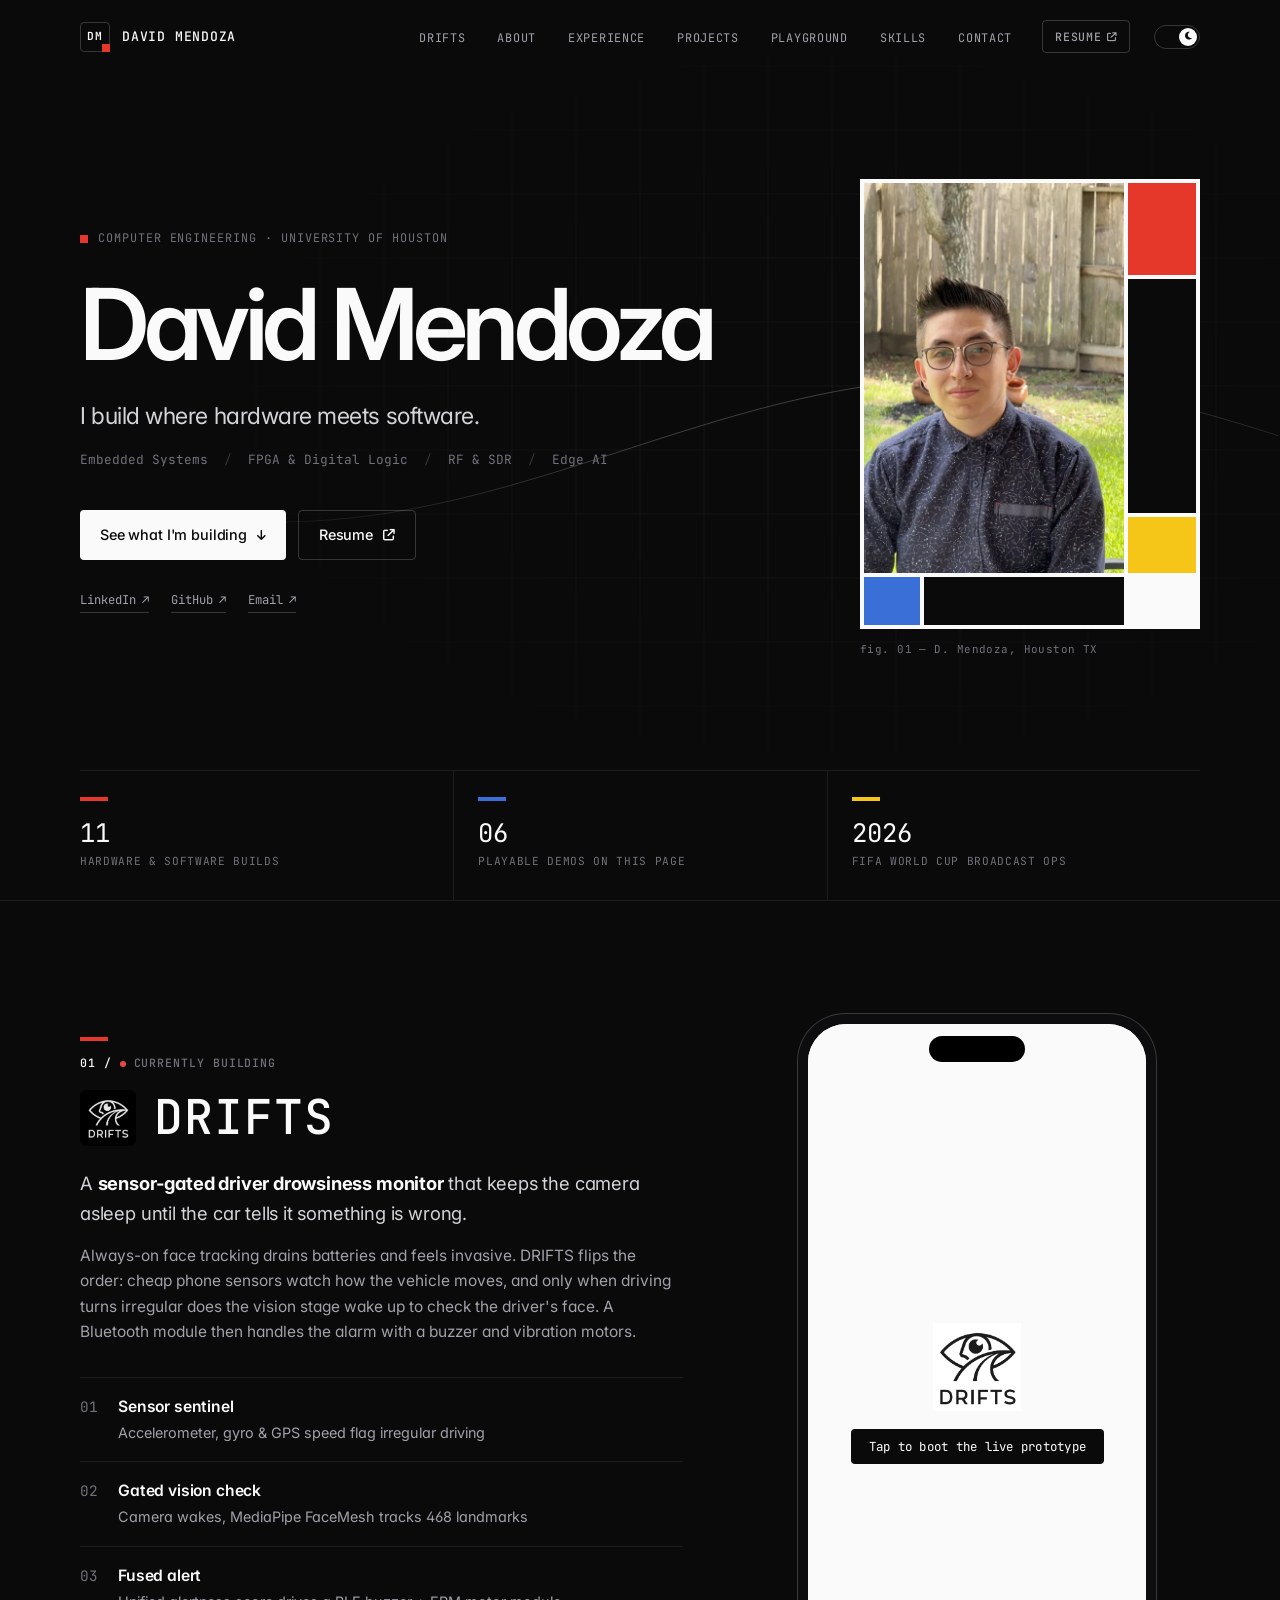
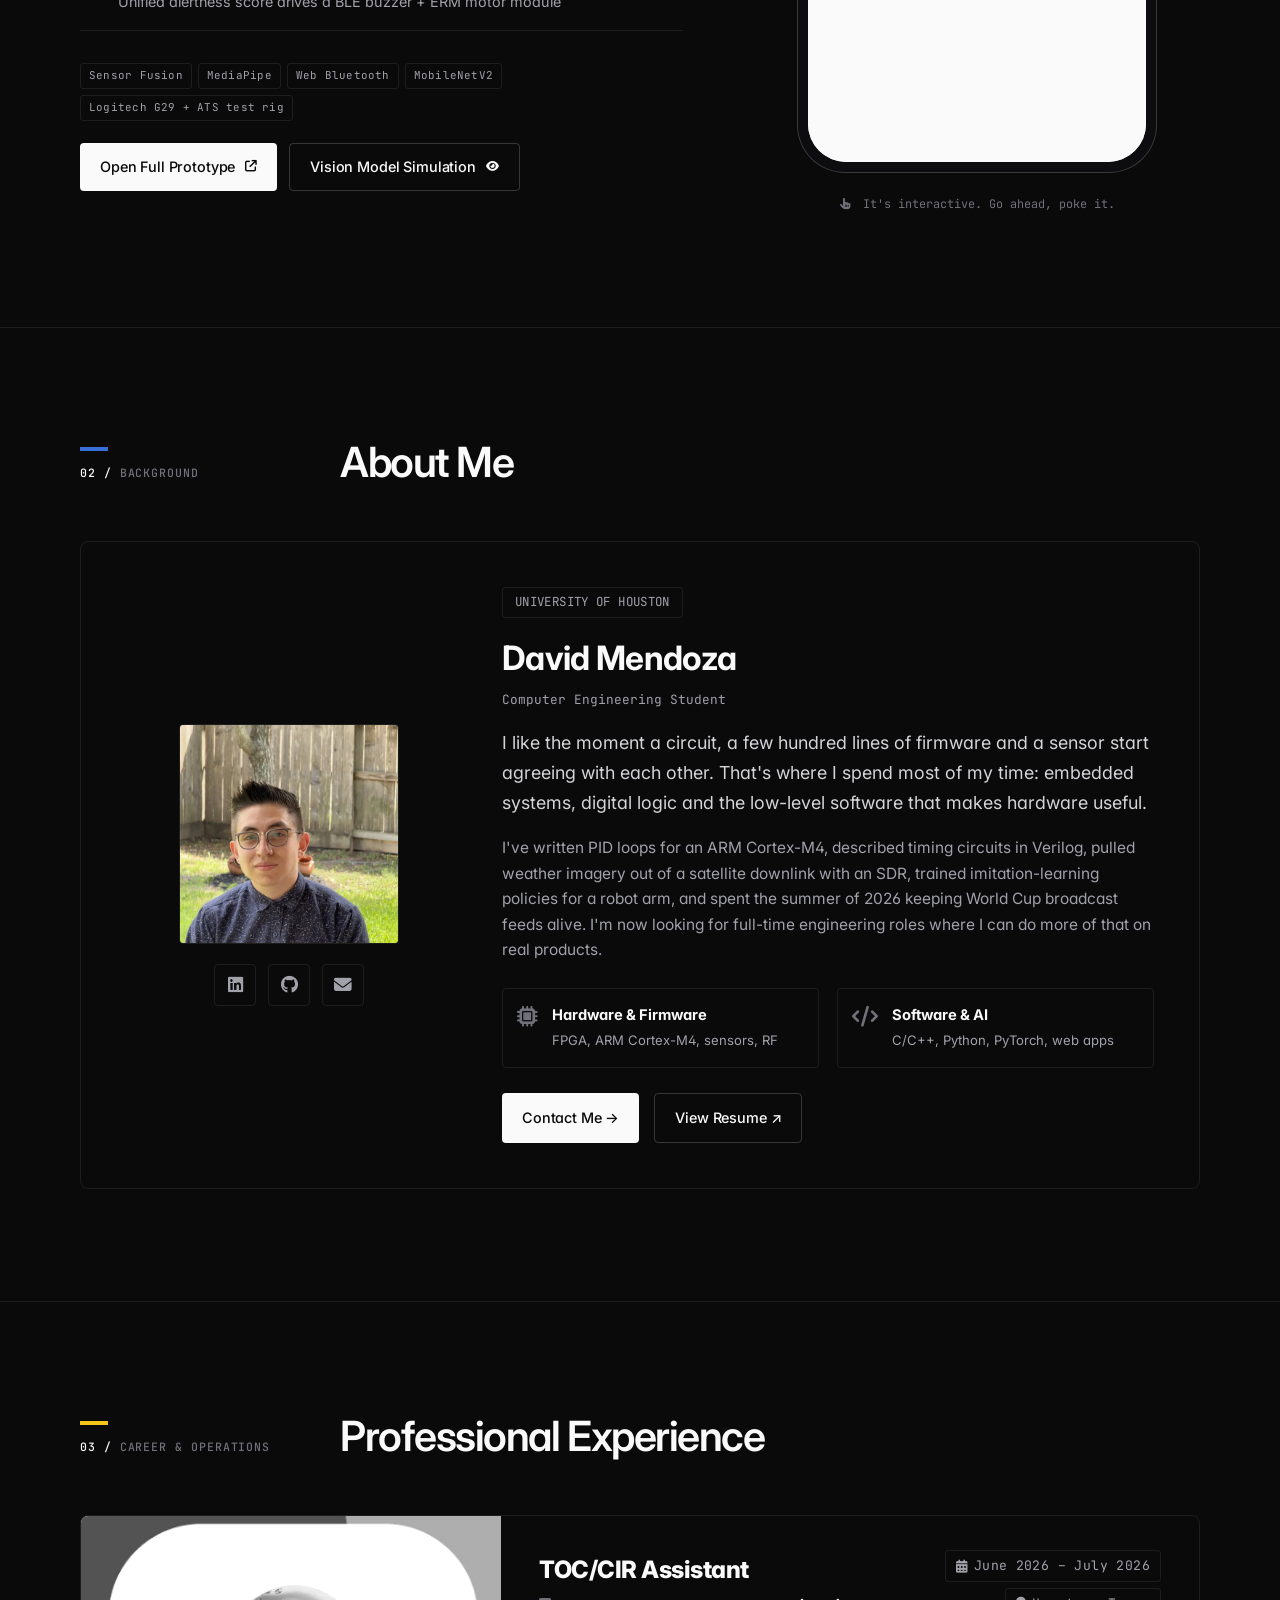
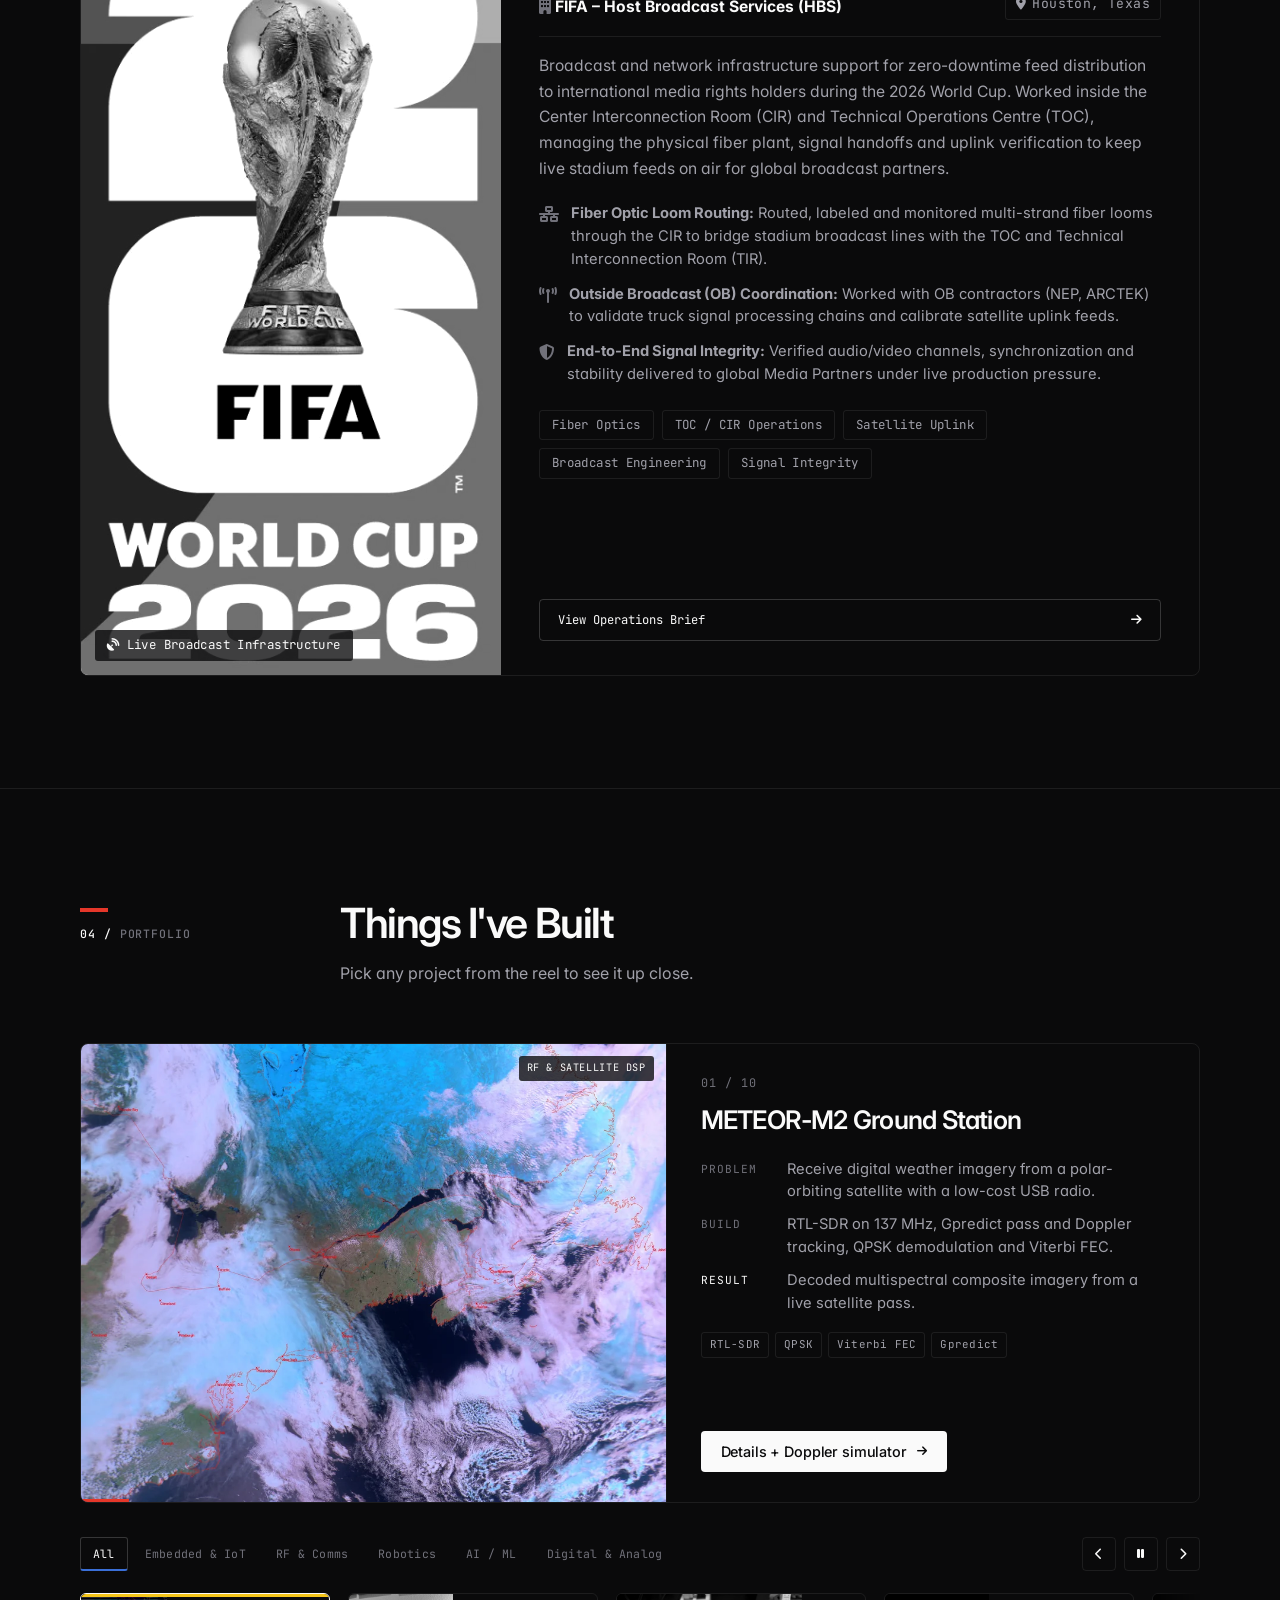
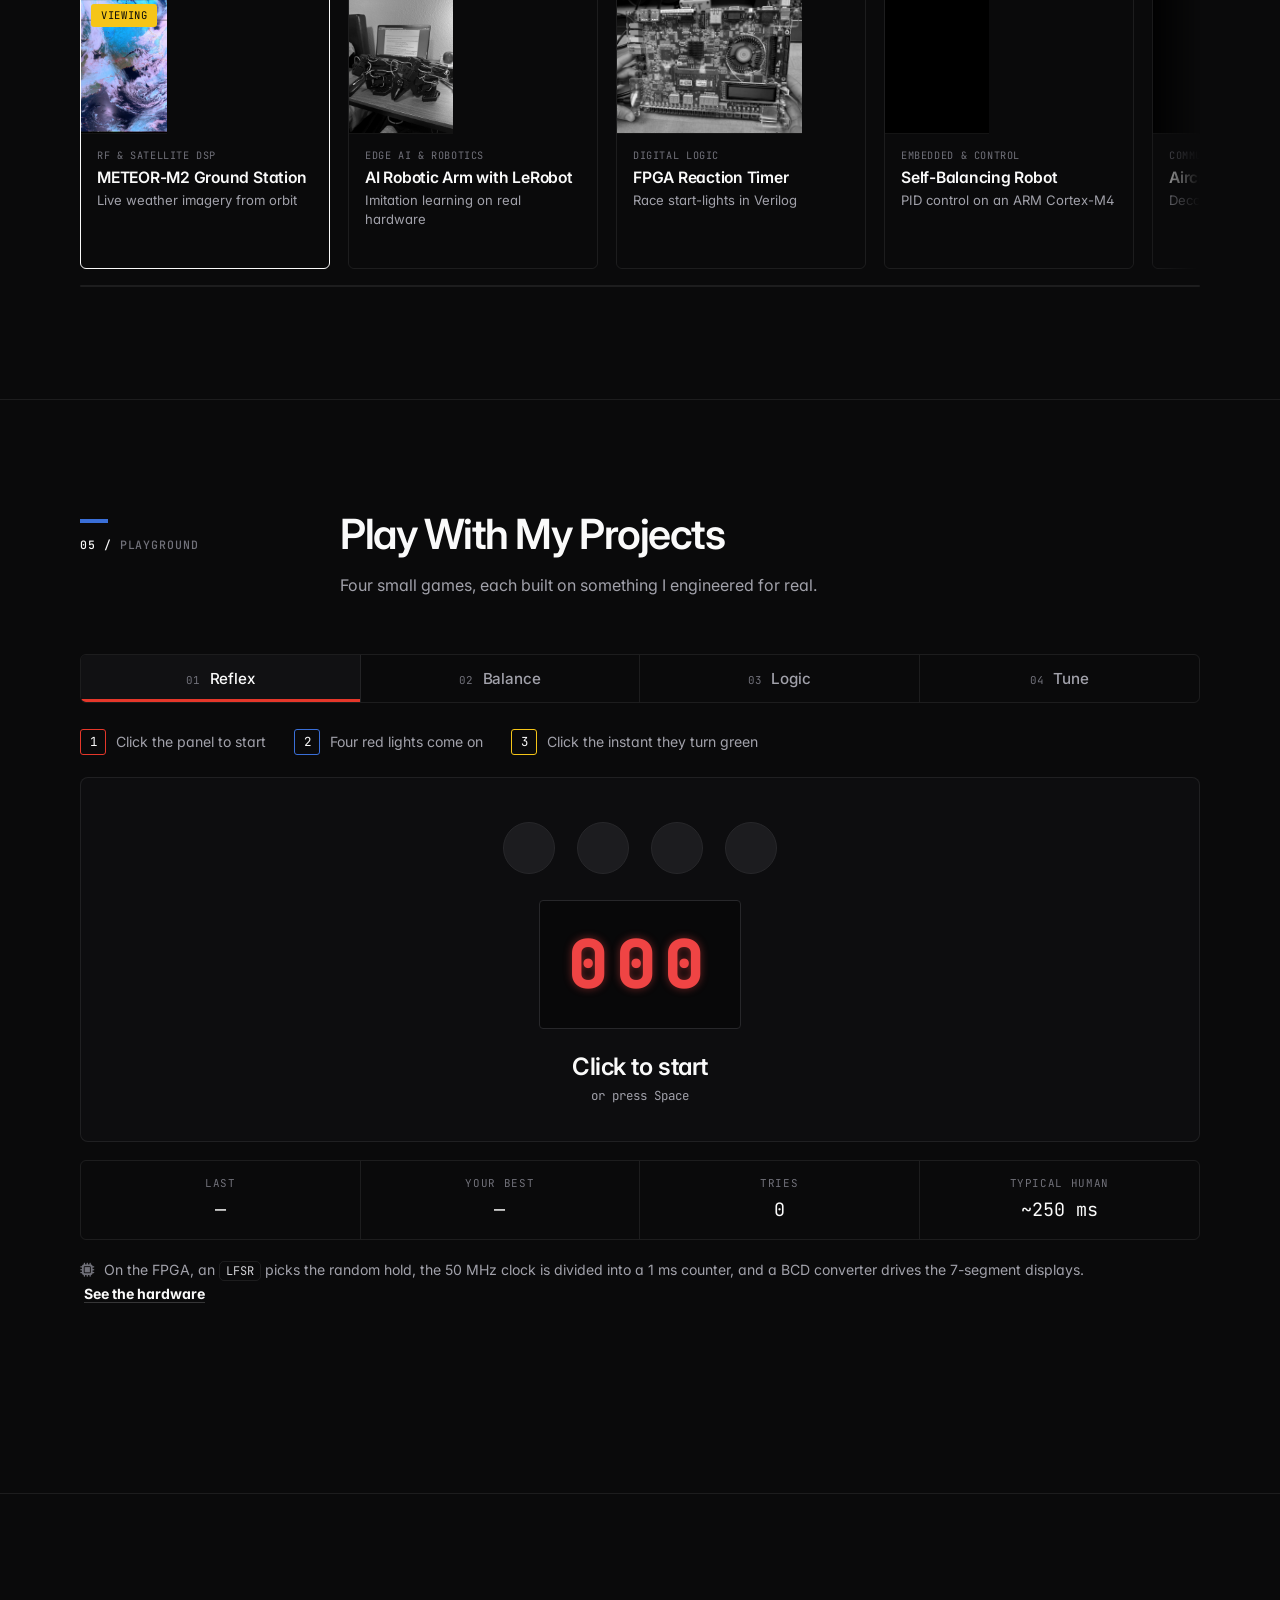
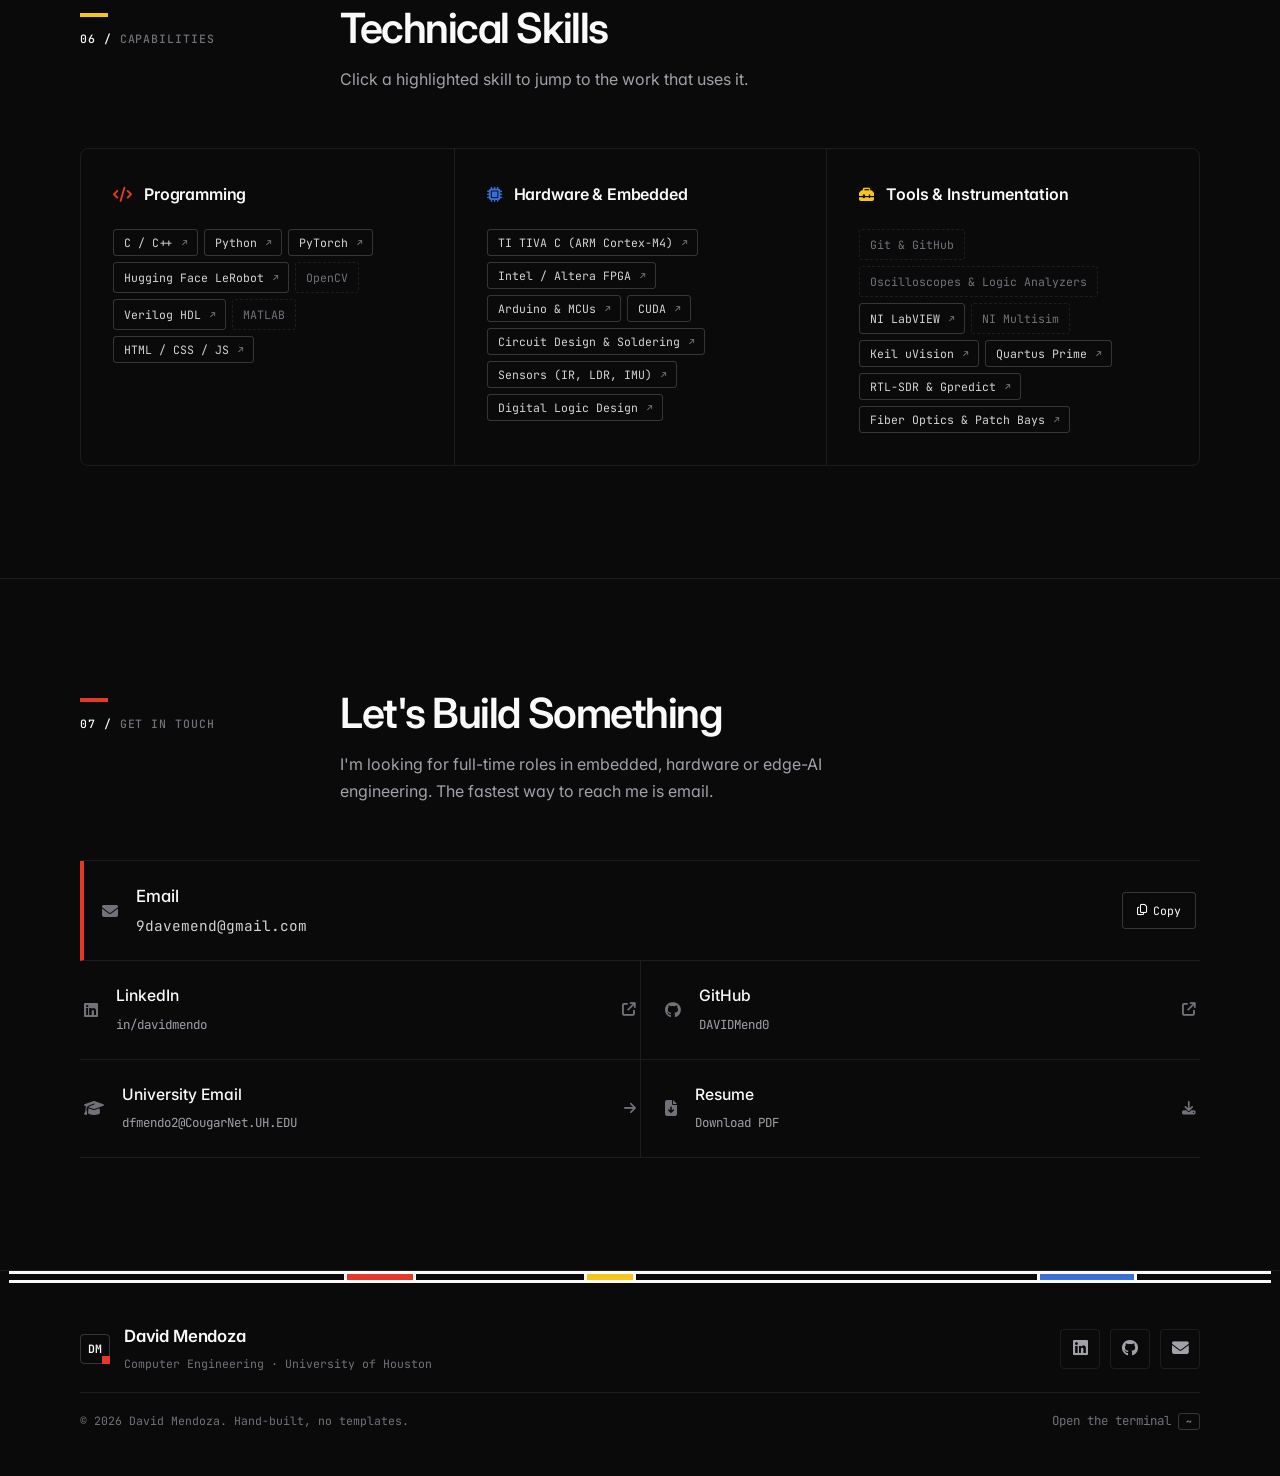
==== commit a2df0fdd: "UI improvement and GAMES! - The UI on mobile phones has been improved. - There are a few games in th" ====
--- a/index.html
+++ b/index.html
@@ -2,7 +2,7 @@
 <html lang="en">
 <head>
     <meta charset="UTF-8">
-    <meta name="viewport" content="width=device-width, initial-scale=1.0">
+    <meta name="viewport" content="width=device-width, initial-scale=1.0, viewport-fit=cover">
     <title>David Mendoza | Computer Engineer — Embedded, RF &amp; Edge AI</title>
 
     <!-- SEO & Metadata -->
@@ -29,10 +29,11 @@
     <link rel="preconnect" href="https://fonts.gstatic.com" crossorigin>
     <link href="https://fonts.googleapis.com/css2?family=Inter:wght@300;400;500;600;700&family=JetBrains+Mono:wght@400;500;600&display=swap" rel="stylesheet">
     <link rel="stylesheet" href="https://cdnjs.cloudflare.com/ajax/libs/font-awesome/6.5.1/css/all.min.css">
-    <link rel="stylesheet" href="css/style.css?v=20261106f">
-    <link rel="stylesheet" href="css/features.css?v=20261106f">
-    <link rel="stylesheet" href="css/theme.css?v=20261106f">
-    <link rel="stylesheet" href="css/case-study.css?v=20261106f">
+    <link rel="stylesheet" href="css/style.css?v=20261107i">
+    <link rel="stylesheet" href="css/features.css?v=20261107i">
+    <link rel="stylesheet" href="css/theme.css?v=20261107i">
+    <link rel="stylesheet" href="css/case-study.css?v=20261107i">
+    <link rel="stylesheet" href="css/games.css?v=20261107i">
 
     <!-- Zero-flicker theme initializer: dark by default, light only if chosen -->
     <script>
@@ -56,28 +57,33 @@
                 <span class="logo-accent">DM</span> DAVID MENDOZA
             </a>
 
-            <button class="hamburger" aria-label="Toggle navigation menu" aria-expanded="false" aria-controls="primary-navigation">
-                <span class="bar"></span>
-                <span class="bar"></span>
-                <span class="bar"></span>
-            </button>
-
             <ul class="nav-links" id="primary-navigation">
-                <li><a href="#drifts">DRIFTS</a></li>
-                <li><a href="#about">About</a></li>
-                <li><a href="#experience">Experience</a></li>
-                <li><a href="#projects">Projects</a></li>
-                <li><a href="#playground">Playground</a></li>
-                <li><a href="#skills">Skills</a></li>
-                <li><a href="#contact">Contact</a></li>
-                <li><a href="assets/docs/David_Mendoza_Resume.pdf" target="_blank" rel="noopener noreferrer" class="nav-resume-btn">Resume <i class="fas fa-arrow-up-right-from-square"></i></a></li>
-                <li class="toggle-container">
-                    <label class="theme-switch" for="checkbox" aria-label="Toggle dark and light mode">
-                        <input type="checkbox" id="checkbox" />
-                        <div class="slider round"></div>
-                    </label>
+                <li><a href="#drifts"><span class="nav-num">01</span>DRIFTS</a></li>
+                <li><a href="#about"><span class="nav-num">02</span>About</a></li>
+                <li><a href="#experience"><span class="nav-num">03</span>Experience</a></li>
+                <li><a href="#projects"><span class="nav-num">04</span>Projects</a></li>
+                <li><a href="#playground"><span class="nav-num">05</span>Playground</a></li>
+                <li><a href="#skills"><span class="nav-num">06</span>Skills</a></li>
+                <li><a href="#contact"><span class="nav-num">07</span>Contact</a></li>
+                <li class="nav-resume-item"><a href="assets/docs/David_Mendoza_Resume.pdf" target="_blank" rel="noopener noreferrer" class="nav-resume-btn">Resume <i class="fas fa-arrow-up-right-from-square"></i></a></li>
+                <li class="nav-sheet-socials" aria-label="Social links">
+                    <a href="https://www.linkedin.com/in/davidmendo/" target="_blank" rel="noopener noreferrer">LinkedIn &nearr;</a>
+                    <a href="https://github.com/DAVIDMend0" target="_blank" rel="noopener noreferrer">GitHub &nearr;</a>
+                    <a href="mailto:9davemend@gmail.com">Email &nearr;</a>
                 </li>
             </ul>
+
+            <div class="nav-actions">
+                <label class="theme-switch" for="checkbox" aria-label="Toggle dark and light mode">
+                    <input type="checkbox" id="checkbox" />
+                    <div class="slider round"></div>
+                </label>
+                <button class="hamburger" aria-label="Open menu" aria-expanded="false" aria-controls="primary-navigation">
+                    <span class="bar"></span>
+                    <span class="bar"></span>
+                    <span class="bar"></span>
+                </button>
+            </div>
         </div>
     </nav>
 
@@ -128,7 +134,7 @@
                 <dd>Hardware &amp; software builds</dd>
             </div>
             <div class="hero-stat">
-                <dt><span class="stat-num">03</span></dt>
+                <dt><span class="stat-num">06</span></dt>
                 <dd>Playable demos on this page</dd>
             </div>
             <div class="hero-stat">
@@ -557,40 +563,192 @@
             <div class="container narrow">
                 <div class="section-header reveal">
                     <span class="section-kicker">Playground</span>
-                    <h2 class="section-title">How Fast Are Your Reflexes?</h2>
-                    <p class="section-subtitle">A browser version of the race start-light timer I designed in Verilog for an Intel FPGA.</p>
-                </div>
-
-                <ol class="reflex-steps reveal">
-                    <li><span>1</span> Click the panel to start</li>
-                    <li><span>2</span> Four red lights come on</li>
-                    <li><span>3</span> Click the instant they turn green</li>
-                </ol>
-
-                <div class="reflex-pad reveal" id="reflexPad" role="button" tabindex="0" aria-describedby="reflexStatus reflexSub" data-state="idle">
-                    <div class="game-lights-row" aria-hidden="true">
-                        <div class="react-light"></div>
-                        <div class="react-light"></div>
-                        <div class="react-light"></div>
-                        <div class="react-light"></div>
-                    </div>
-                    <div class="seven-segment-display" id="reflexDisplay" aria-hidden="true">000</div>
-                    <p class="reflex-status" id="reflexStatus">Click to start</p>
-                    <p class="reflex-sub" id="reflexSub">or press Space</p>
-                </div>
-
-                <div class="reflex-stats reveal">
-                    <div><span class="score-label">Last</span><span class="score-value" id="statLast">&mdash;</span></div>
-                    <div><span class="score-label">Your best</span><span class="score-value" id="statBest">&mdash;</span></div>
-                    <div><span class="score-label">Tries</span><span class="score-value" id="statTries">0</span></div>
-                    <div><span class="score-label">Typical human</span><span class="score-value">~250 ms</span></div>
-                </div>
-
-                <p class="reflex-hw reveal">
-                    <i class="fas fa-microchip"></i>
-                    On the FPGA, an <code>LFSR</code> picks the random hold, the 50 MHz clock is divided into a 1 ms counter, and a BCD converter drives the 7-segment displays.
-                    <button class="text-link" data-case-open="fpga">See the hardware</button>
-                </p>
+                    <h2 class="section-title">Play With My Projects</h2>
+                    <p class="section-subtitle">Four small games, each built on something I engineered for real.</p>
+                </div>
+
+                <div class="pg-tabs reveal" role="tablist" aria-label="Playground games">
+                    <button class="pg-tab active" role="tab" id="tab-reflex" aria-controls="pg-reflex" aria-selected="true"><span>01</span>Reflex</button>
+                    <button class="pg-tab" role="tab" id="tab-balance" aria-controls="pg-balance" aria-selected="false" tabindex="-1"><span>02</span>Balance</button>
+                    <button class="pg-tab" role="tab" id="tab-logic" aria-controls="pg-logic" aria-selected="false" tabindex="-1"><span>03</span>Logic</button>
+                    <button class="pg-tab" role="tab" id="tab-tune" aria-controls="pg-tune" aria-selected="false" tabindex="-1"><span>04</span>Tune</button>
+                </div>
+
+                <div class="pg-panels reveal">
+
+                    <!-- 01 · Reflex (FPGA reaction timer) -->
+                    <div class="pg-panel active" role="tabpanel" id="pg-reflex" aria-labelledby="tab-reflex">
+                        <ol class="reflex-steps">
+                            <li><span>1</span> Click the panel to start</li>
+                            <li><span>2</span> Four red lights come on</li>
+                            <li><span>3</span> Click the instant they turn green</li>
+                        </ol>
+
+                        <div class="reflex-pad" id="reflexPad" role="button" tabindex="0" aria-describedby="reflexStatus reflexSub" data-state="idle">
+                            <div class="game-lights-row" aria-hidden="true">
+                                <div class="react-light"></div>
+                                <div class="react-light"></div>
+                                <div class="react-light"></div>
+                                <div class="react-light"></div>
+                            </div>
+                            <div class="seven-segment-display" id="reflexDisplay" aria-hidden="true">000</div>
+                            <p class="reflex-status" id="reflexStatus">Click to start</p>
+                            <p class="reflex-sub" id="reflexSub">or press Space</p>
+                        </div>
+
+                        <div class="reflex-stats">
+                            <div><span class="score-label">Last</span><span class="score-value" id="statLast">&mdash;</span></div>
+                            <div><span class="score-label">Your best</span><span class="score-value" id="statBest">&mdash;</span></div>
+                            <div><span class="score-label">Tries</span><span class="score-value" id="statTries">0</span></div>
+                            <div><span class="score-label">Typical human</span><span class="score-value">~250 ms</span></div>
+                        </div>
+
+                        <p class="reflex-hw">
+                            <i class="fas fa-microchip"></i>
+                            On the FPGA, an <code>LFSR</code> picks the random hold, the 50 MHz clock is divided into a 1 ms counter, and a BCD converter drives the 7-segment displays.
+                            <button class="text-link" data-case-open="fpga">See the hardware</button>
+                        </p>
+                    </div>
+
+                    <!-- 02 · Balance the robot (self-balancing robot / PID) -->
+                    <div class="pg-panel" role="tabpanel" id="pg-balance" aria-labelledby="tab-balance">
+                        <ol class="reflex-steps">
+                            <li><span>1</span> Keep it upright by hand with &#9664; &#9654;</li>
+                            <li><span>2</span> Switch to PID and let the controller try</li>
+                            <li><span>3</span> Tune P, I and D, then give it a push</li>
+                        </ol>
+
+                        <div class="game-pad">
+                            <canvas id="balanceCanvas" aria-label="Self-balancing robot simulation"></canvas>
+                        </div>
+
+                        <div class="game-controls">
+                            <div class="seg" role="group" aria-label="Control mode">
+                                <button class="seg-btn active" data-bal-mode="manual">Manual</button>
+                                <button class="seg-btn" data-bal-mode="pid">PID</button>
+                            </div>
+
+                            <div class="bal-manual">
+                                <button class="hold-btn" data-bal-push="-1" aria-label="Drive left">&#9664;</button>
+                                <button class="btn btn-primary" id="balStart">Start</button>
+                                <button class="hold-btn" data-bal-push="1" aria-label="Drive right">&#9654;</button>
+                            </div>
+
+                            <div class="bal-pid" hidden>
+                                <label class="gain"><span>P</span><input type="range" id="gainP" min="0" max="30" step="0.5" value="12"><output id="gainPOut">12.0</output></label>
+                                <label class="gain"><span>I</span><input type="range" id="gainI" min="0" max="10" step="0.5" value="0"><output id="gainIOut">0.0</output></label>
+                                <label class="gain"><span>D</span><input type="range" id="gainD" min="0" max="8" step="0.25" value="3"><output id="gainDOut">3.00</output></label>
+                                <div class="bal-pid-actions">
+                                    <button class="btn btn-secondary" id="balPush">Push it</button>
+                                    <button class="btn btn-secondary" id="balReset">Reset</button>
+                                </div>
+                            </div>
+                        </div>
+
+                        <div class="reflex-stats">
+                            <div><span class="score-label">Mode</span><span class="score-value" id="balMode">Manual</span></div>
+                            <div><span class="score-label">Upright</span><span class="score-value" id="balTime">0.0 s</span></div>
+                            <div><span class="score-label">Best by hand</span><span class="score-value" id="balBest">&mdash;</span></div>
+                            <div><span class="score-label">Falls</span><span class="score-value" id="balFalls">0</span></div>
+                        </div>
+
+                        <p class="reflex-hw">
+                            <i class="fas fa-microchip"></i>
+                            On the real robot, a TIVA LaunchPad reads an IMU over I&sup2;C and runs this same kind of PID loop, driving the motors with PWM.
+                            <button class="text-link" data-case-open="balance">See the robot</button>
+                        </p>
+                    </div>
+
+                    <!-- 03 · Logic gate puzzle (digital logic / FPGA) -->
+                    <div class="pg-panel" role="tabpanel" id="pg-logic" aria-labelledby="tab-logic">
+                        <ol class="reflex-steps">
+                            <li><span>1</span> Tap each <b>?</b> gate to pick its type</li>
+                            <li><span>2</span> Submit when you think it matches the target</li>
+                            <li><span>3</span> Fewer attempts = better score</li>
+                        </ol>
+
+                        <div class="game-pad logic-pad">
+                            <div class="logic-head">
+                                <div class="logic-title">
+                                    <span class="logic-level" id="logicLevelNum">Level 1</span>
+                                    <strong id="logicLevelName"></strong>
+                                </div>
+                                <div class="logic-head-right">
+                                    <div class="seg seg-dark" role="group" aria-label="Puzzle mode">
+                                        <button class="seg-btn active" data-logic-mode="classic">Classic</button>
+                                        <button class="seg-btn" data-logic-mode="daily">Daily</button>
+                                    </div>
+                                    <div class="logic-dots" id="logicDots" aria-label="Levels"></div>
+                                </div>
+                            </div>
+                            <div class="logic-body">
+                                <div class="logic-circuit" id="logicCircuit"></div>
+                                <div class="logic-table-wrap">
+                                    <table class="logic-table" id="logicTable" aria-label="Truth table"></table>
+                                </div>
+                            </div>
+                            <div class="logic-foot">
+                                <p id="logicStatus" aria-live="polite"></p>
+                                <div class="logic-actions">
+                                    <button class="btn btn-secondary" id="logicShare" hidden>Share result</button>
+                                    <button class="btn btn-primary" id="logicSubmit">Submit</button>
+                                    <button class="btn btn-primary" id="logicNext" hidden>Next &rarr;</button>
+                                </div>
+                            </div>
+                        </div>
+
+                        <div class="reflex-stats">
+                            <div><span class="score-label" id="logicStatLevelLabel">Level</span><span class="score-value" id="logicStatLevel">1 / 7</span></div>
+                            <div><span class="score-label">Attempts</span><span class="score-value" id="logicStatTries">0</span></div>
+                            <div><span class="score-label">Solved</span><span class="score-value" id="logicStatSolved">0 / 7</span></div>
+                            <div><span class="score-label">Daily streak</span><span class="score-value" id="logicStatStreak">0</span></div>
+                        </div>
+
+                        <p class="reflex-hw">
+                            <i class="fas fa-microchip"></i>
+                            These are the building blocks behind the FPGA reaction timer: on an FPGA, each gate becomes a lookup table (LUT) configured from Verilog.
+                            <button class="text-link" data-case-open="fpga">See the FPGA build</button>
+                        </p>
+                    </div>
+
+                    <!-- 04 · Tune the satellite (METEOR-M2 / Doppler) -->
+                    <div class="pg-panel" role="tabpanel" id="pg-tune" aria-labelledby="tab-tune">
+                        <ol class="reflex-steps">
+                            <li><span>1</span> Start the pass</li>
+                            <li><span>2</span> Keep the red tuner on the drifting peak</li>
+                            <li><span>3</span> Decode as clean an image as you can</li>
+                        </ol>
+
+                        <div class="game-pad">
+                            <canvas id="tuneCanvas" aria-label="Satellite tuning simulation"></canvas>
+                        </div>
+
+                        <div class="game-controls tune-controls">
+                            <label class="tune-knob">
+                                <span>Tune</span>
+                                <input type="range" id="tuneSlider" min="-4000" max="4000" step="10" value="0" aria-label="Receiver frequency offset">
+                                <output id="tuneOut">+0 Hz</output>
+                            </label>
+                            <div class="tune-actions">
+                                <button class="btn btn-secondary" id="tuneStop" disabled>Stop</button>
+                                <button class="btn btn-primary" id="tuneStart">Start pass</button>
+                            </div>
+                        </div>
+
+                        <div class="reflex-stats">
+                            <div><span class="score-label">Image quality</span><span class="score-value" id="tuneQuality">&mdash;</span></div>
+                            <div><span class="score-label">Locked</span><span class="score-value" id="tuneLock">&mdash;</span></div>
+                            <div><span class="score-label">Best</span><span class="score-value" id="tuneBest">&mdash;</span></div>
+                            <div><span class="score-label">Pass</span><span class="score-value" id="tuneTime">0:36</span></div>
+                        </div>
+
+                        <p class="reflex-hw">
+                            <i class="fas fa-microchip"></i>
+                            On the real ground station, Gpredict calculated this Doppler correction from orbital data (TLEs) and steered the RTL-SDR automatically.
+                            <button class="text-link" data-case-open="meteor">See the ground station</button>
+                        </p>
+                    </div>
+                </div>
             </div>
         </section>
 
@@ -868,9 +1026,10 @@
         </section>
     </div>
 
-    <script src="js/main.js?v=20261106f"></script>
-    <script src="js/projects-data.js?v=20261106f"></script>
-    <script src="js/case-study.js?v=20261106f"></script>
-    <script src="js/features.js?v=20261106f"></script>
+    <script src="js/main.js?v=20261107i"></script>
+    <script src="js/projects-data.js?v=20261107i"></script>
+    <script src="js/case-study.js?v=20261107i"></script>
+    <script src="js/features.js?v=20261107i"></script>
+    <script src="js/games.js?v=20261107i"></script>
 </body>
 </html>
--- a/css/theme.css
+++ b/css/theme.css
@@ -1134,3 +1134,137 @@
 
     .m-strip { margin: -44px -20px 36px; }
 }
+
+/* --------------------------------------------------------------------------
+   18. NAV ACTIONS + MOBILE MENU SHEET
+   The theme switch lives in the top bar (always reachable). On phones the
+   menu is a full-height sheet sized to the *visible* screen (dvh) that
+   scrolls if needed and clears the home-indicator area.
+   -------------------------------------------------------------------------- */
+.nav-container { gap: 24px; }
+.nav-links { margin-left: auto; }
+.nav-actions { display: flex; align-items: center; gap: 14px; }
+.nav-num,
+.nav-sheet-socials { display: none; }
+
+@media (max-width: 900px) {
+    nav,
+    nav.scrolled {
+        padding-top: calc(12px + env(safe-area-inset-top));
+        padding-bottom: 12px;
+        padding-left: max(20px, env(safe-area-inset-left));
+        padding-right: max(20px, env(safe-area-inset-right));
+    }
+    /* No blur on phones: a backdrop-filter on the bar would become the
+       containing block for the fixed menu sheet and crop it to the bar's height. */
+    #navbar,
+    #navbar.scrolled {
+        -webkit-backdrop-filter: none;
+        backdrop-filter: none;
+    }
+    #navbar.scrolled { background: var(--bg); }
+    body.menu-open { overflow: hidden; }
+    body.menu-open nav { background: var(--bg); border-bottom: 1px solid var(--line); }
+
+    .nav-actions { gap: 10px; }
+    .hamburger { padding: 8px; margin-right: -8px; }
+
+    #navbar .nav-links {
+        position: fixed;
+        top: var(--nav-h, 60px);
+        left: 0;
+        right: 0;
+        bottom: 0;
+        height: auto;
+        max-height: calc(100dvh - var(--nav-h, 60px));
+        margin: 0;
+        display: flex;
+        flex-direction: column;
+        align-items: stretch;
+        gap: 0;
+        padding: 8px max(24px, env(safe-area-inset-left)) calc(28px + env(safe-area-inset-bottom));
+        text-align: left;
+        overflow-y: auto;
+        overscroll-behavior: contain;
+        -webkit-overflow-scrolling: touch;
+        background: var(--bg) !important;
+        border: 0;
+        border-top: 1px solid var(--line);
+        box-shadow: none !important;
+        transform: translateY(-10px);
+        opacity: 0;
+        visibility: hidden;
+        pointer-events: none;
+        transition: transform 0.25s ease, opacity 0.2s ease, visibility 0s linear 0.25s;
+    }
+    #navbar .nav-links.active {
+        transform: none;
+        opacity: 1;
+        visibility: visible;
+        pointer-events: auto;
+        transition: transform 0.25s ease, opacity 0.2s ease;
+    }
+    #navbar .nav-links li {
+        width: 100%;
+        margin: 0;
+        border-bottom: 1px solid var(--line);
+    }
+    #navbar .nav-links li a {
+        display: flex;
+        align-items: baseline;
+        gap: 18px;
+        padding: 15px 0;
+        font-family: var(--font-sans);
+        font-size: 1.3rem;
+        font-weight: 500;
+        letter-spacing: -0.02em;
+        text-transform: none;
+        color: var(--fg) !important;
+    }
+    #navbar .nav-links li a::after { display: none; }
+    .nav-num {
+        display: inline-block;
+        min-width: 22px;
+        font-family: var(--font-mono);
+        font-size: 0.7rem;
+        font-weight: 400;
+        letter-spacing: 0.04em;
+        color: var(--fg-4);
+    }
+    #navbar .nav-links li a.active .nav-num { color: var(--m-red); }
+
+    #navbar .nav-links .nav-resume-item { border-bottom: 0; margin-top: 22px; }
+    #navbar .nav-links .nav-resume-item a.nav-resume-btn {
+        justify-content: center;
+        align-items: center;
+        padding: 14px !important;
+        font-family: var(--font-mono);
+        font-size: 0.8rem !important;
+        text-transform: uppercase;
+        letter-spacing: 0.06em;
+        border: 1px solid var(--fg);
+    }
+    #navbar .nav-links .nav-resume-item a.nav-resume-btn:hover { color: var(--on-fg) !important; }
+
+    #navbar .nav-links .nav-sheet-socials {
+        display: flex;
+        justify-content: center;
+        gap: 24px;
+        margin-top: 18px;
+        border-bottom: 0;
+    }
+    #navbar .nav-links .nav-sheet-socials a {
+        display: inline;
+        padding: 6px 0;
+        font-family: var(--font-mono);
+        font-size: 0.76rem;
+        letter-spacing: 0;
+        color: var(--fg-3) !important;
+    }
+}
+
+/* Short screens (landscape phones): tighter rows so everything fits */
+@media (max-width: 900px) and (max-height: 560px) {
+    #navbar .nav-links li a { padding: 10px 0; font-size: 1.05rem; }
+    #navbar .nav-links .nav-resume-item { margin-top: 12px; }
+}
--- a/css/games.css
+++ b/css/games.css
@@ -0,0 +1,304 @@
+/* ==========================================================================
+   games.css — Playground tabs and the Balance / Logic / Tune games
+   Uses theme.css tokens. Game pads stay dark (instrument panels) in both themes.
+   ========================================================================== */
+
+/* ---- tabs ---- */
+.pg-tabs {
+    display: grid;
+    grid-template-columns: repeat(4, 1fr);
+    margin-bottom: 26px;
+    border: 1px solid var(--line);
+    border-radius: 6px;
+    overflow: hidden;
+}
+.pg-tab {
+    display: flex;
+    align-items: baseline;
+    justify-content: center;
+    gap: 10px;
+    padding: 14px 10px;
+    border: 0;
+    border-right: 1px solid var(--line);
+    background: transparent;
+    color: var(--fg-3);
+    font-family: var(--font-sans);
+    font-size: 0.95rem;
+    font-weight: 500;
+    letter-spacing: -0.01em;
+    cursor: pointer;
+    position: relative;
+    transition: color 0.2s ease, background 0.2s ease;
+}
+.pg-tab:last-child { border-right: 0; }
+.pg-tab span { font-family: var(--font-mono); font-size: 0.68rem; font-weight: 400; color: var(--fg-4); }
+.pg-tab:hover { color: var(--fg); background: var(--surface); }
+.pg-tab.active { color: var(--fg); background: var(--surface); }
+.pg-tab.active::after {
+    content: '';
+    position: absolute;
+    left: 0;
+    right: 0;
+    bottom: 0;
+    height: 3px;
+    background: var(--m-red);
+}
+.pg-tab:nth-child(2).active::after { background: var(--m-blue); }
+.pg-tab:nth-child(3).active::after { background: var(--m-yellow); }
+.pg-tab:nth-child(4).active::after { background: var(--m-red); }
+
+/* ---- stacked panels: all share one cell, the tallest sets the height ---- */
+.pg-panels { display: grid; }
+.pg-panel {
+    grid-area: 1 / 1;
+    min-width: 0;
+    visibility: hidden;
+    opacity: 0;
+    transition: opacity 0.25s ease, visibility 0s linear 0.25s;
+}
+.pg-panel.active {
+    visibility: visible;
+    opacity: 1;
+    transition: opacity 0.25s ease;
+}
+
+/* ---- shared game pad ---- */
+.game-pad {
+    position: relative;
+    border: 1px solid #27272a;
+    border-radius: 8px;
+    background: #0d0d0f;
+    overflow: hidden;
+    touch-action: manipulation;
+}
+.game-pad canvas { display: block; width: 100%; }
+
+.game-controls {
+    display: flex;
+    flex-wrap: wrap;
+    align-items: center;
+    justify-content: space-between;
+    gap: 14px;
+    margin-top: 16px;
+    min-height: 46px;
+}
+
+/* segmented Manual / PID switch */
+.seg { display: inline-flex; border: 1px solid var(--line-strong); border-radius: 4px; overflow: hidden; }
+.seg-btn {
+    padding: 10px 16px;
+    border: 0;
+    background: transparent;
+    color: var(--fg-3);
+    font-family: var(--font-mono);
+    font-size: 0.74rem;
+    cursor: pointer;
+}
+.seg-btn + .seg-btn { border-left: 1px solid var(--line-strong); }
+.seg-btn.active { background: var(--fg); color: var(--on-fg); }
+
+.bal-manual { display: flex; align-items: center; gap: 10px; }
+.bal-manual[hidden], .bal-pid[hidden] { display: none; }
+.hold-btn {
+    width: 58px;
+    height: 46px;
+    border: 1px solid var(--line-strong);
+    border-radius: 4px;
+    background: transparent;
+    color: var(--fg);
+    font-size: 1rem;
+    cursor: pointer;
+    user-select: none;
+    -webkit-user-select: none;
+    touch-action: none;
+    transition: background 0.1s ease;
+}
+.hold-btn:hover { border-color: var(--fg); }
+.hold-btn.held { background: var(--fg); color: var(--on-fg); }
+
+.bal-pid {
+    flex: 1;
+    display: flex;
+    flex-wrap: wrap;
+    align-items: center;
+    justify-content: flex-end;
+    gap: 10px 18px;
+}
+.gain { display: flex; align-items: center; gap: 8px; }
+.gain span { font-family: var(--font-mono); font-size: 0.78rem; color: var(--fg); width: 10px; }
+.gain input { width: 110px; accent-color: var(--fg); }
+.gain output { font-family: var(--font-mono); font-size: 0.74rem; color: var(--fg-3); width: 34px; }
+.bal-pid-actions { display: flex; gap: 8px; }
+.bal-pid-actions .btn,
+.bal-manual .btn,
+.logic-foot .btn { padding: 10px 16px; width: auto; white-space: nowrap; }
+
+/* ---- logic puzzle ---- */
+.logic-pad { padding: 18px; color: #fafafa; }
+.logic-head {
+    display: flex;
+    flex-wrap: wrap;
+    align-items: center;
+    justify-content: space-between;
+    gap: 10px;
+    margin-bottom: 14px;
+}
+.logic-level {
+    display: block;
+    font-family: var(--font-mono);
+    font-size: 0.66rem;
+    letter-spacing: 0.08em;
+    text-transform: uppercase;
+    color: #a1a1aa;
+}
+.logic-head strong { font-size: 1.02rem; font-weight: 600; letter-spacing: -0.01em; }
+.logic-dots { display: flex; gap: 6px; }
+.logic-dot {
+    width: 28px;
+    height: 28px;
+    border: 1px solid #3f3f46;
+    border-radius: 3px;
+    background: transparent;
+    color: #a1a1aa;
+    font-family: var(--font-mono);
+    font-size: 0.7rem;
+    cursor: pointer;
+}
+.logic-dot.solved { border-color: #f5c518; color: #f5c518; }
+.logic-dot.current { background: #fafafa; border-color: #fafafa; color: #0a0a0b; }
+
+.logic-body {
+    display: grid;
+    grid-template-columns: minmax(0, 1fr) auto;
+    gap: 18px;
+    align-items: center;
+}
+.logic-circuit { min-width: 0; }
+.logic-svg { display: block; width: 100%; height: auto; max-height: 300px; }
+.logic-svg text { font-family: var(--font-mono); font-size: 12px; pointer-events: none; }
+.logic-svg .gate-label { font-size: 13px; font-weight: 600; }
+.logic-node.gate,
+.logic-node.in { cursor: pointer; }
+.logic-node.gate:hover rect,
+.logic-node.in:hover rect { stroke: #f5c518; }
+.logic-node:focus { outline: none; }
+.logic-node:focus-visible rect { stroke: #f5c518; stroke-width: 2.5; }
+
+.logic-table-wrap { overflow-x: auto; }
+.logic-table {
+    border-collapse: collapse;
+    font-family: var(--font-mono);
+    font-size: 0.74rem;
+    color: #d4d4d8;
+}
+.logic-table th,
+.logic-table td { padding: 5px 9px; text-align: center; border-bottom: 1px solid #27272a; }
+.logic-table th { font-weight: 500; color: #a1a1aa; }
+.logic-table th.want,
+.logic-table td.want { color: #71717a; }
+.logic-table td.got { color: #fafafa; }
+.logic-table td.ok { color: #f5c518; }
+.logic-table tbody tr { cursor: pointer; }
+.logic-table tbody tr:hover { background: #17171a; }
+.logic-table tr.live { background: #1c1c1f; box-shadow: inset 3px 0 0 #e5372a; }
+
+.logic-foot {
+    display: flex;
+    flex-wrap: wrap;
+    align-items: center;
+    justify-content: space-between;
+    gap: 12px;
+    margin-top: 16px;
+    padding-top: 14px;
+    border-top: 1px solid #27272a;
+}
+.logic-foot p { font-size: 0.86rem; color: #a1a1aa; }
+.logic-foot p b { color: #fafafa; font-weight: 600; }
+.logic-foot p b.win { color: #f5c518; }
+.logic-foot > div { display: flex; gap: 8px; }
+.logic-foot .btn { padding: 10px 16px; }
+.logic-foot .btn-secondary { color: #fafafa; border-color: rgba(255, 255, 255, 0.2); }
+.logic-foot .btn-primary { background: #fafafa; color: #0a0a0b; }
+.logic-foot .btn:disabled { opacity: 0.35; cursor: not-allowed; }
+.logic-foot .btn.pulse { box-shadow: 0 0 0 0 rgba(245, 197, 24, 0.6) !important; animation: pulseNext 1.6s infinite; }
+@keyframes pulseNext {
+    0% { box-shadow: 0 0 0 0 rgba(245, 197, 24, 0.55); }
+    70% { box-shadow: 0 0 0 10px rgba(245, 197, 24, 0); }
+    100% { box-shadow: 0 0 0 0 rgba(245, 197, 24, 0); }
+}
+
+/* ---- tune the satellite ---- */
+.tune-controls { flex-wrap: nowrap; }
+.tune-knob { flex: 1; display: flex; align-items: center; gap: 12px; min-width: 0; }
+.tune-knob span { font-family: var(--font-mono); font-size: 0.72rem; color: var(--fg-4); text-transform: uppercase; letter-spacing: 0.06em; }
+.tune-knob input { flex: 1; min-width: 0; accent-color: var(--m-red); height: 28px; }
+.tune-knob output { font-family: var(--font-mono); font-size: 0.78rem; color: var(--fg); width: 72px; text-align: right; }
+#tuneCanvas { cursor: ew-resize; touch-action: none; }
+
+/* ---- responsive ---- */
+@media (max-width: 760px) {
+    .logic-body { grid-template-columns: 1fr; }
+    .logic-table-wrap { justify-self: center; }
+}
+
+@media (max-width: 640px) {
+    .pg-tabs { grid-template-columns: repeat(2, 1fr); }
+    .pg-tab:nth-child(2) { border-right: 0; }
+    .pg-tab:nth-child(-n+2) { border-bottom: 1px solid var(--line); }
+    .game-controls { justify-content: center; }
+    .bal-pid { justify-content: center; }
+    .gain input { width: 150px; }
+    .tune-controls { flex-wrap: wrap; }
+    .tune-knob { flex-basis: 100%; }
+    .tune-controls .btn { width: 100%; justify-content: center; }
+    .logic-pad { padding: 14px; }
+    .logic-foot { justify-content: center; text-align: center; }
+}
+
+@media (prefers-reduced-motion: reduce) {
+    .pg-panel, .pg-panel.active { transition: none; }
+    .logic-foot .btn.pulse { animation: none; }
+}
+
+/* ---- logic: submit flow, modes, locked levels ---- */
+.logic-head-right { display: flex; flex-wrap: wrap; align-items: center; gap: 12px; }
+.seg-dark { border-color: #3f3f46; }
+.seg-dark .seg-btn { color: #a1a1aa; padding: 7px 12px; font-size: 0.7rem; }
+.seg-dark .seg-btn + .seg-btn { border-left-color: #3f3f46; }
+.seg-dark .seg-btn.active { background: #fafafa; color: #0a0a0b; }
+.logic-dot.locked { opacity: 0.45; cursor: not-allowed; font-size: 0.6rem; }
+.logic-dot:disabled { pointer-events: none; }
+.logic-node.in { cursor: default; }
+.logic-node.in.live { cursor: pointer; }
+.logic-node.gate.locked { cursor: default; }
+.logic-node.gate.locked:hover rect { stroke: #fafafa; }
+.logic-table caption {
+    caption-side: top;
+    text-align: left;
+    padding: 0 9px 6px;
+    font-family: var(--font-mono);
+    font-size: 0.62rem;
+    letter-spacing: 0.08em;
+    text-transform: uppercase;
+    color: #71717a;
+}
+.logic-table th.want, .logic-table td.want { color: #fafafa; }
+.logic-table td.got { color: #a1a1aa; }
+.logic-table td.bad { color: #e5372a; }
+.logic-table tbody tr { cursor: default; }
+.logic-table tbody tr.clickable { cursor: pointer; }
+.logic-table tbody tr:not(.clickable):hover { background: transparent; }
+.logic-actions { display: flex; gap: 8px; }
+.logic-actions [hidden] { display: none; }
+.logic-foot .btn-primary:disabled { opacity: 0.35; }
+
+/* ---- tune: stop / start ---- */
+.tune-actions { display: flex; gap: 8px; flex-shrink: 0; }
+.tune-actions .btn { padding: 10px 16px; width: auto; white-space: nowrap; }
+.tune-actions .btn:disabled { opacity: 0.35; cursor: not-allowed; }
+
+@media (max-width: 640px) {
+    .logic-head { flex-direction: column; align-items: flex-start; }
+    .tune-actions { width: 100%; }
+    .tune-actions .btn { flex: 1; justify-content: center; }
+}
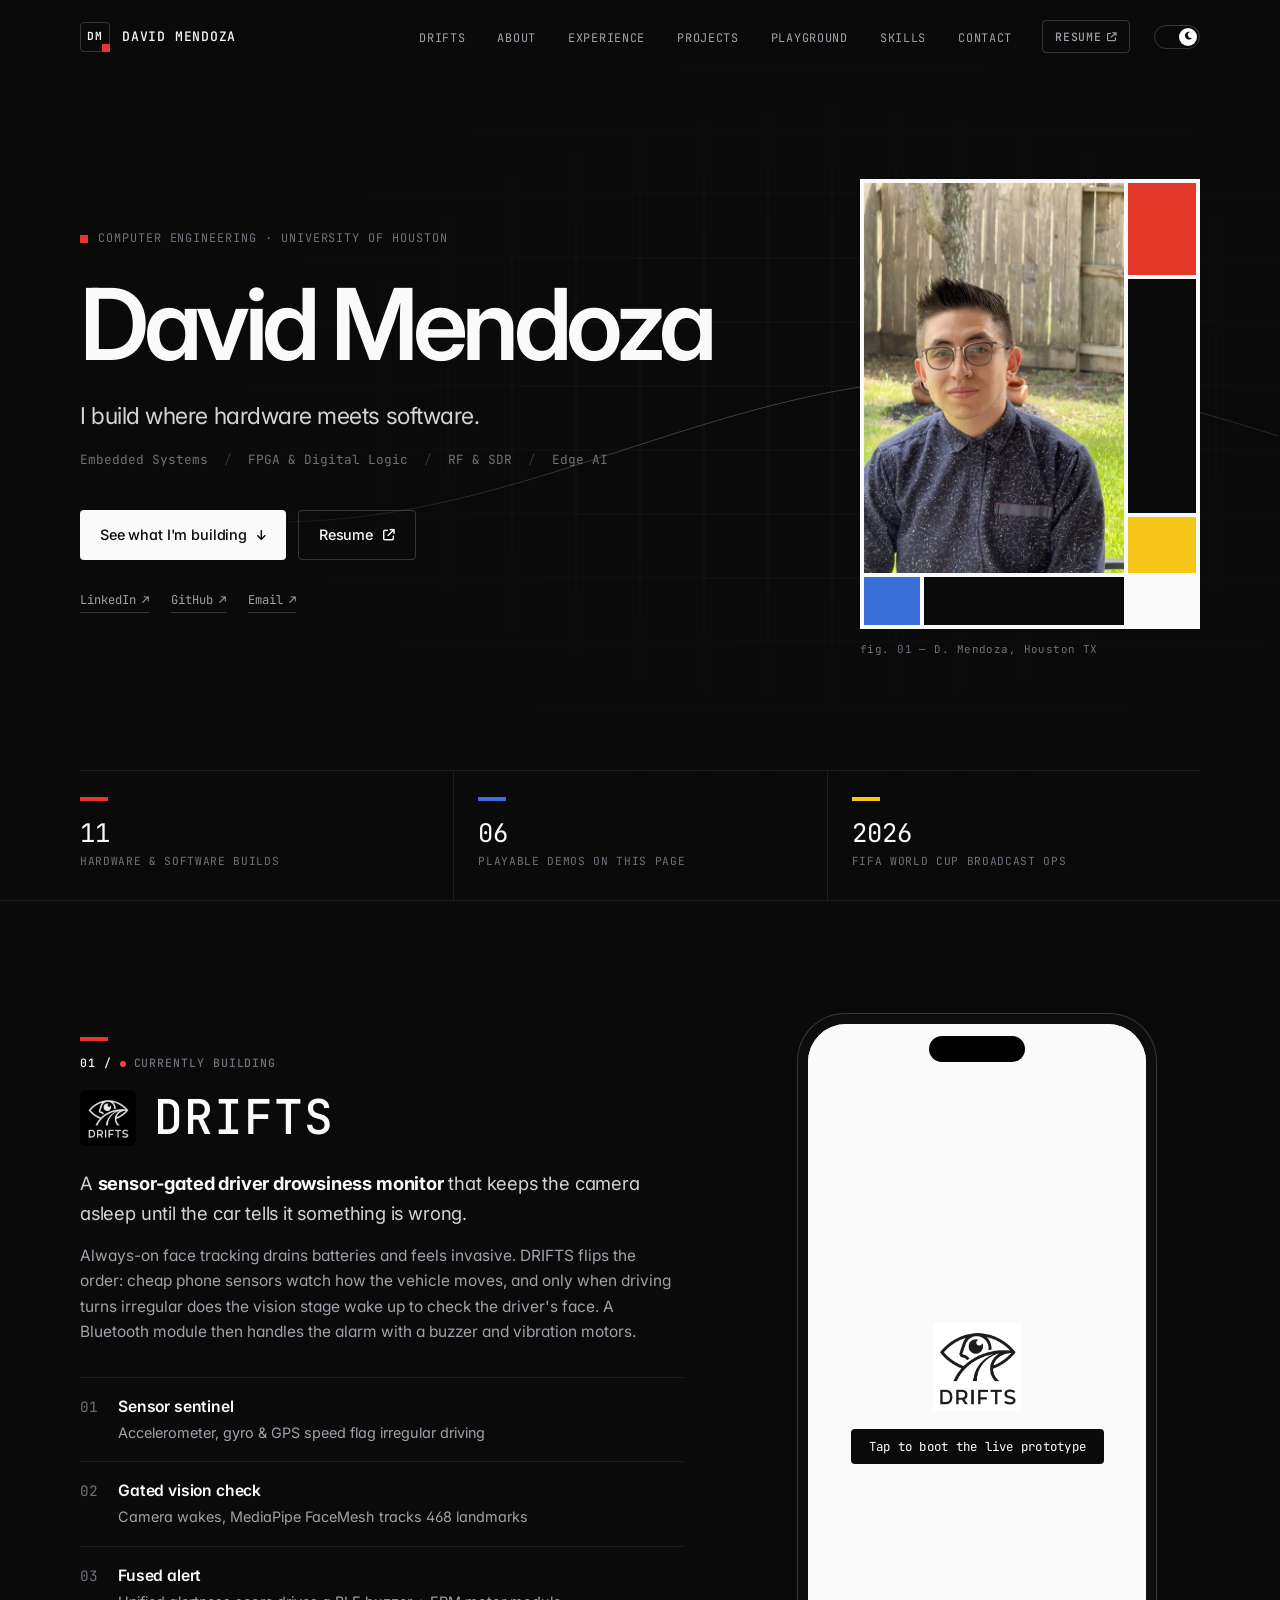
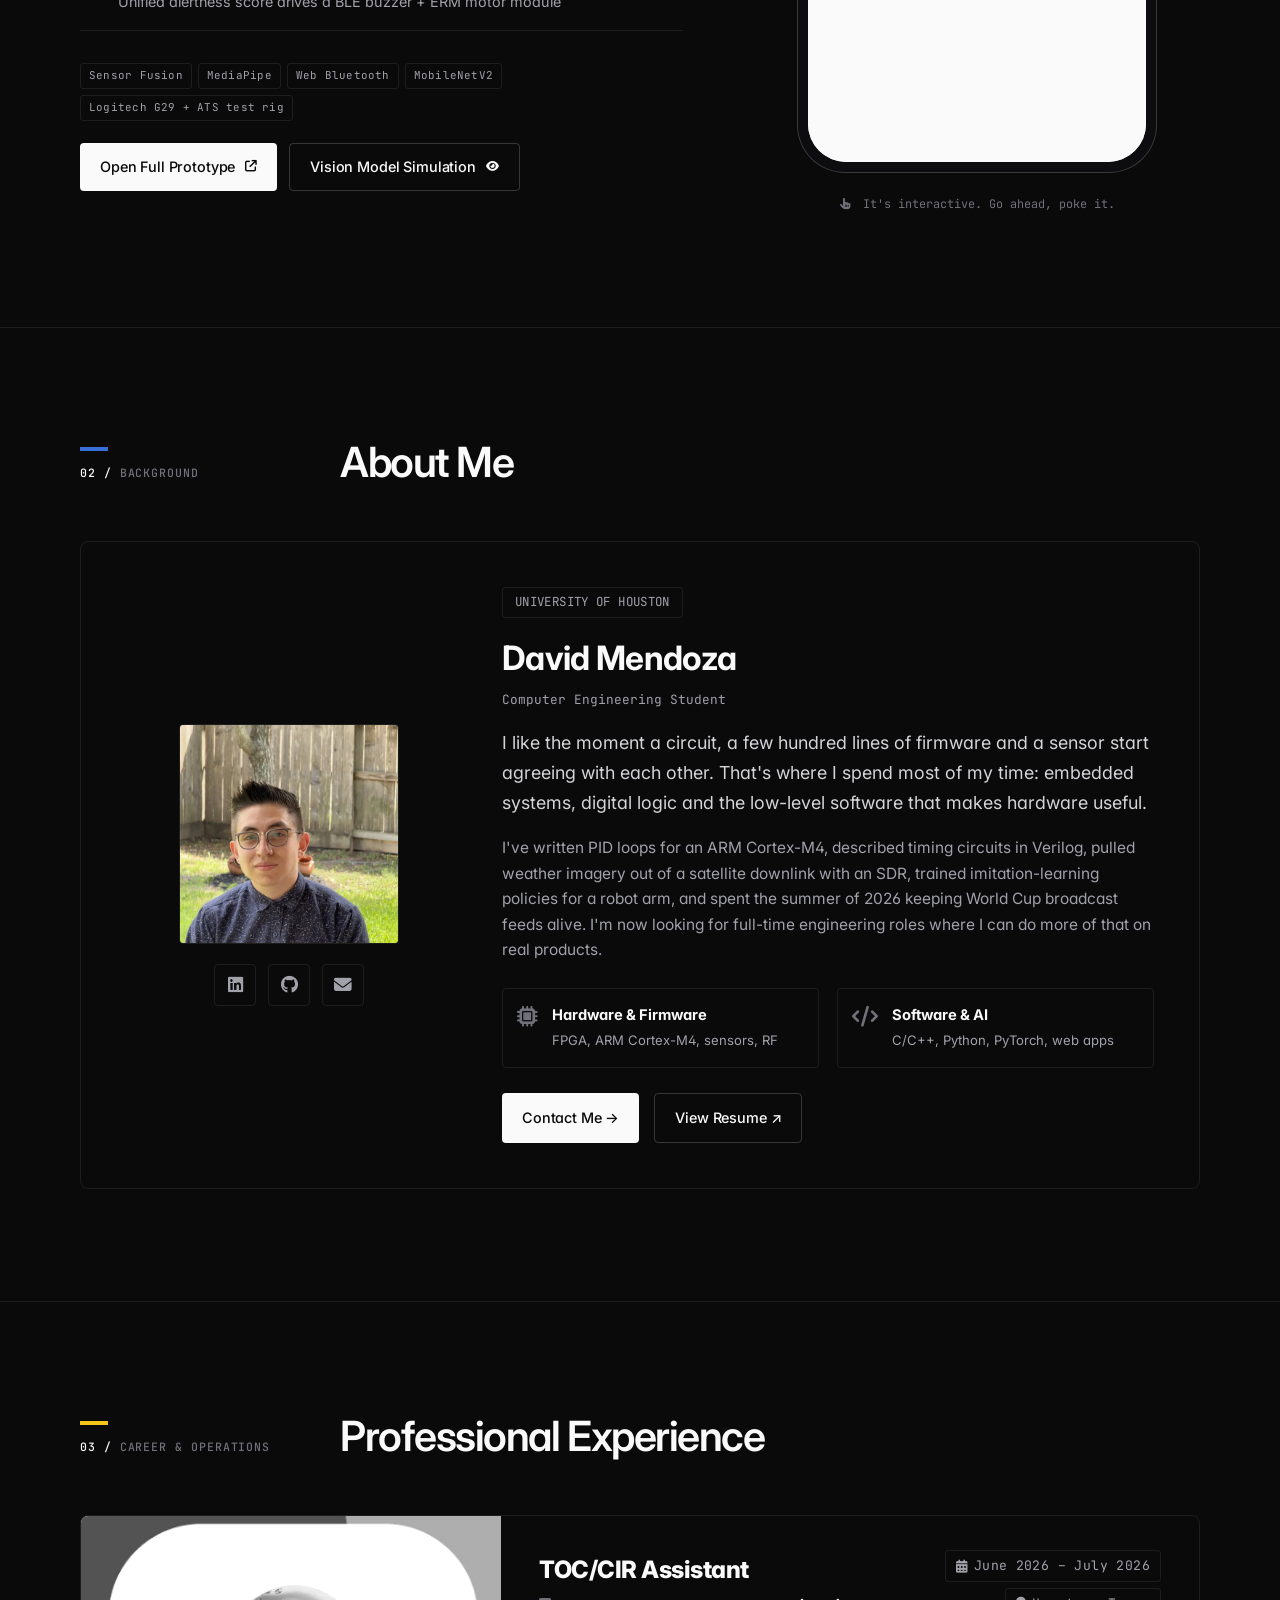
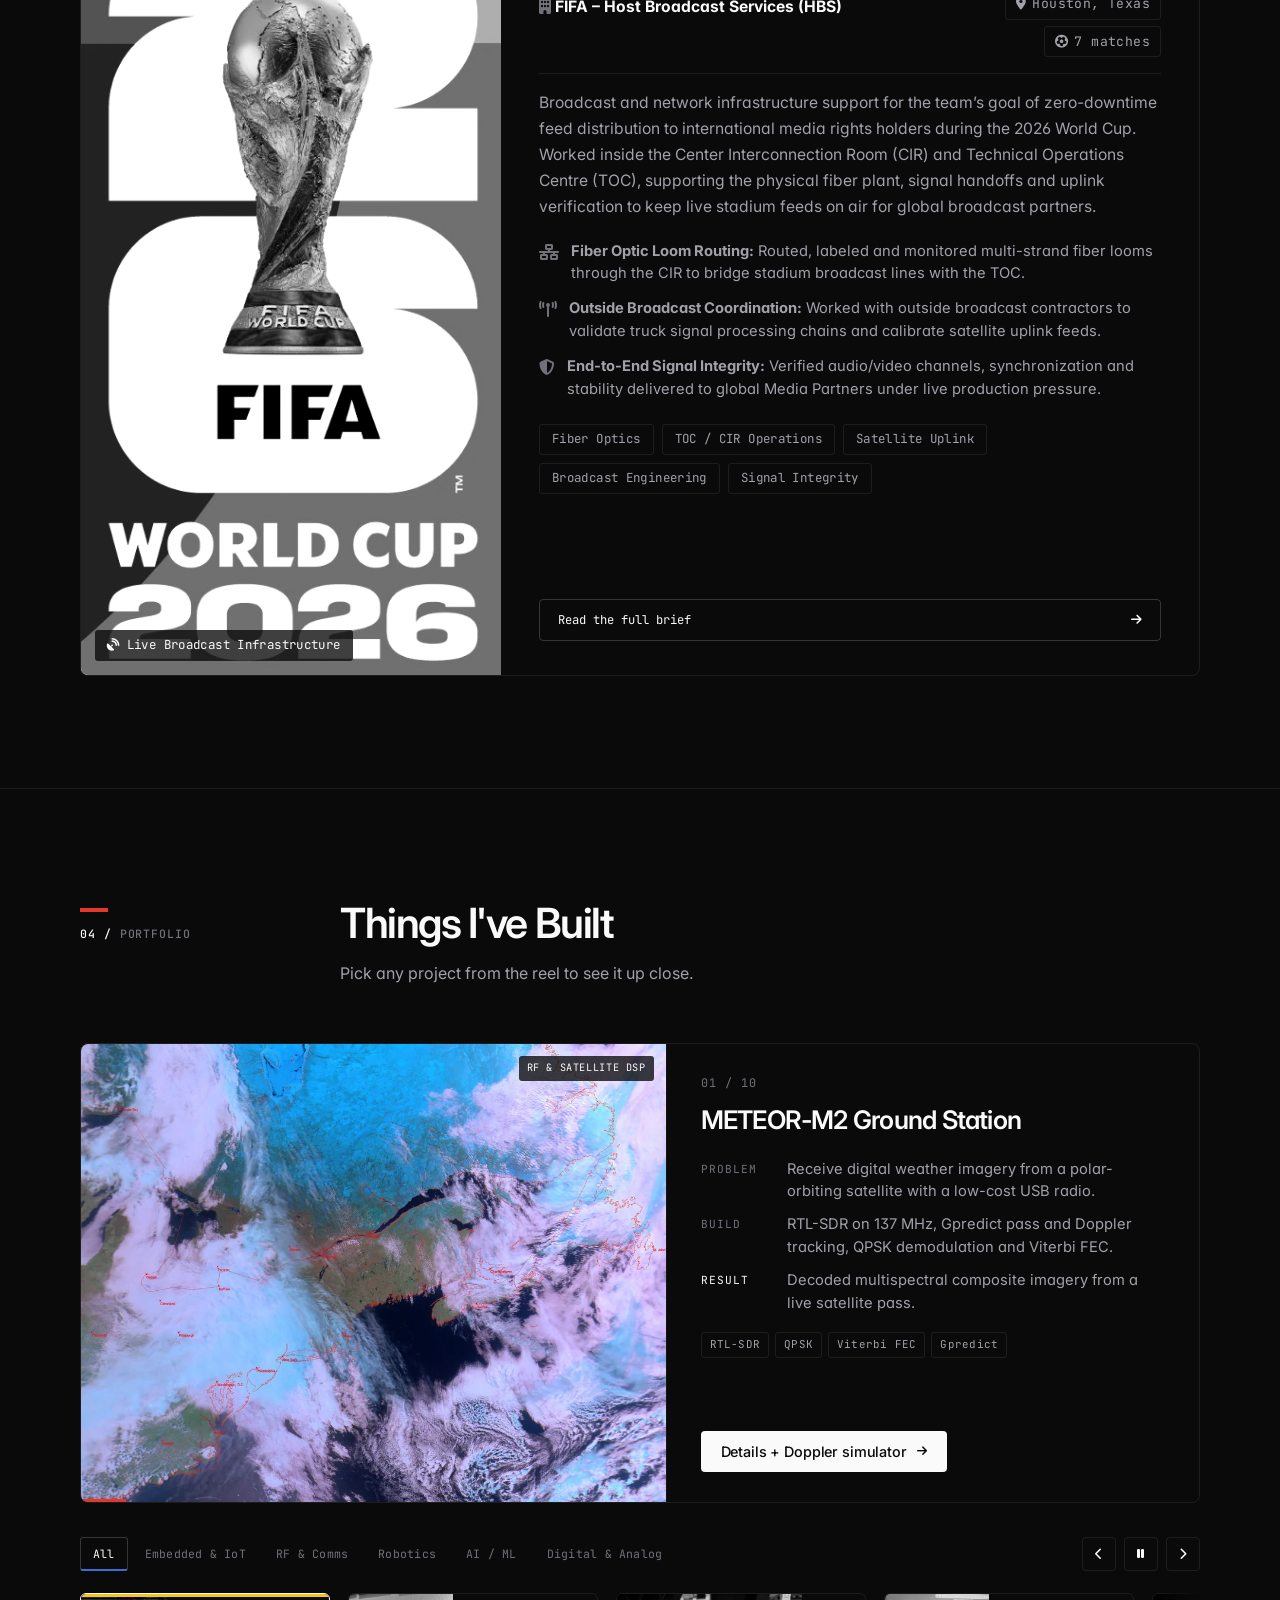
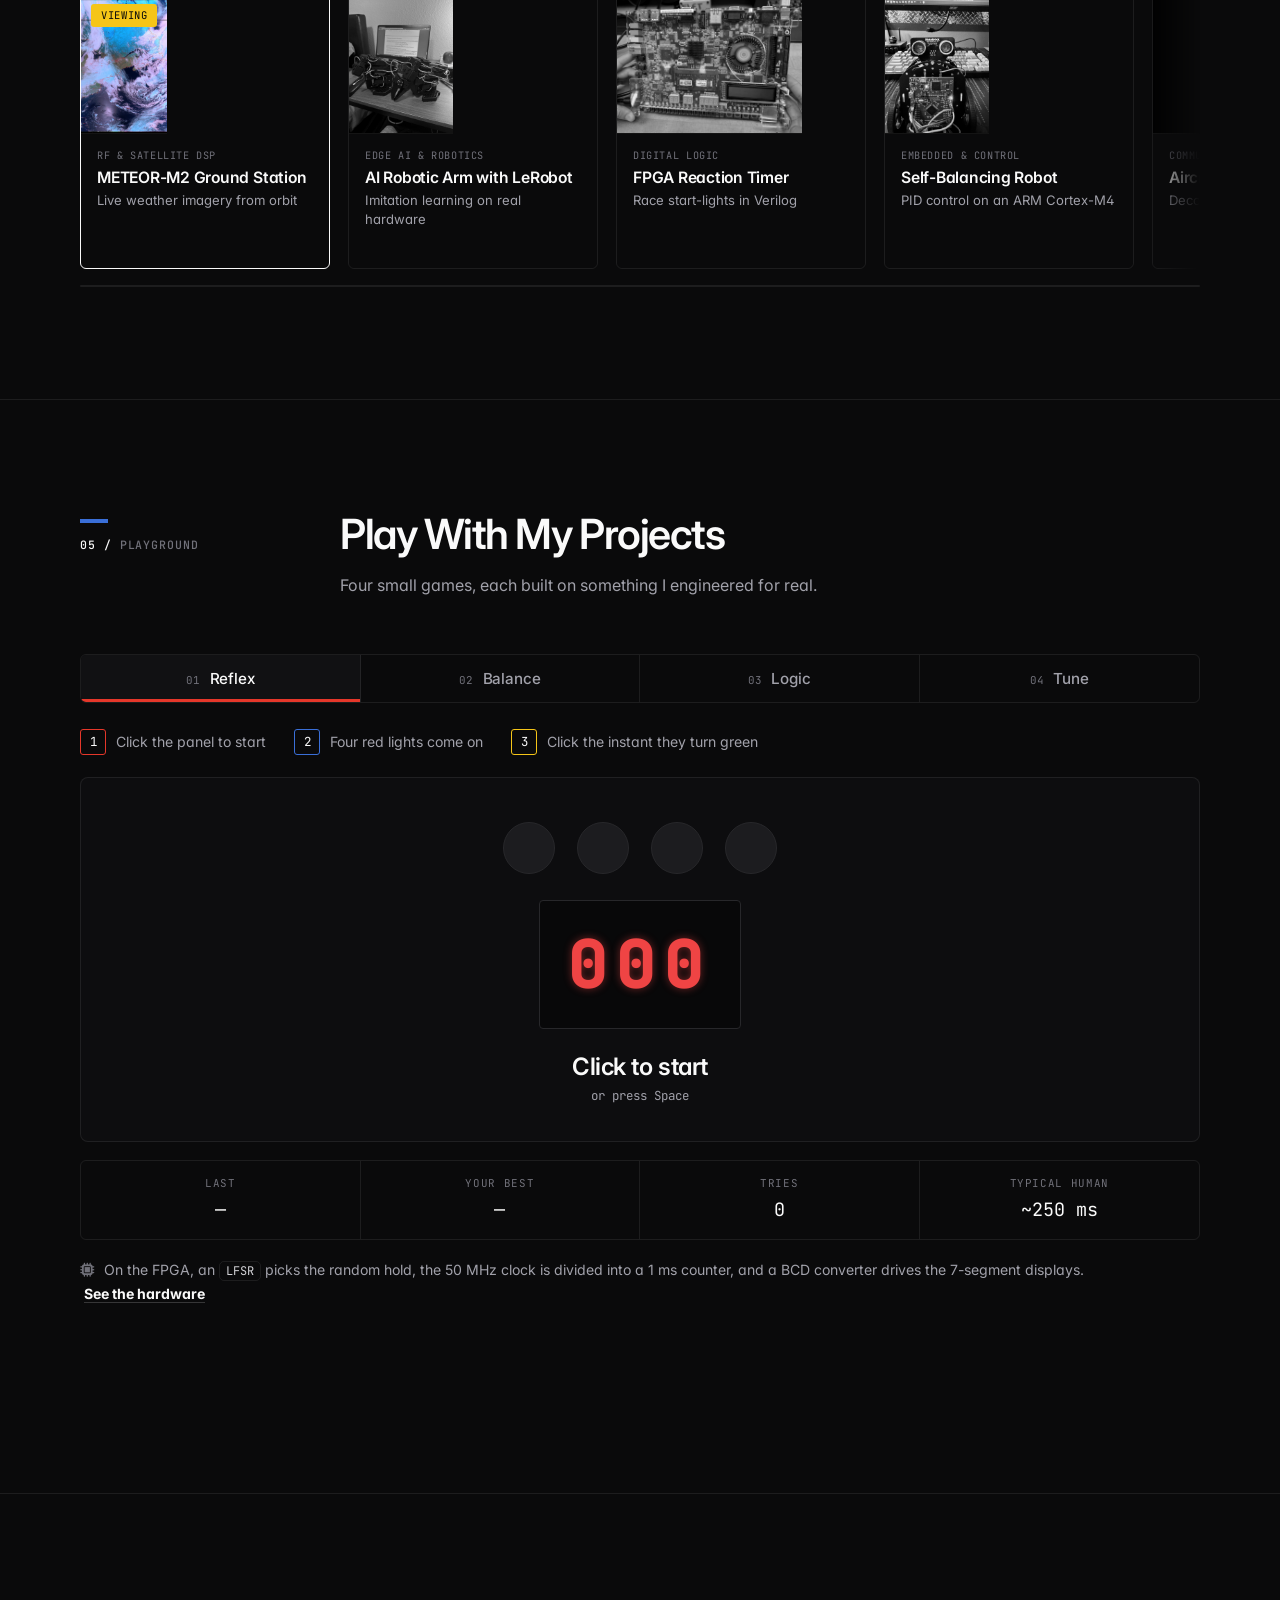
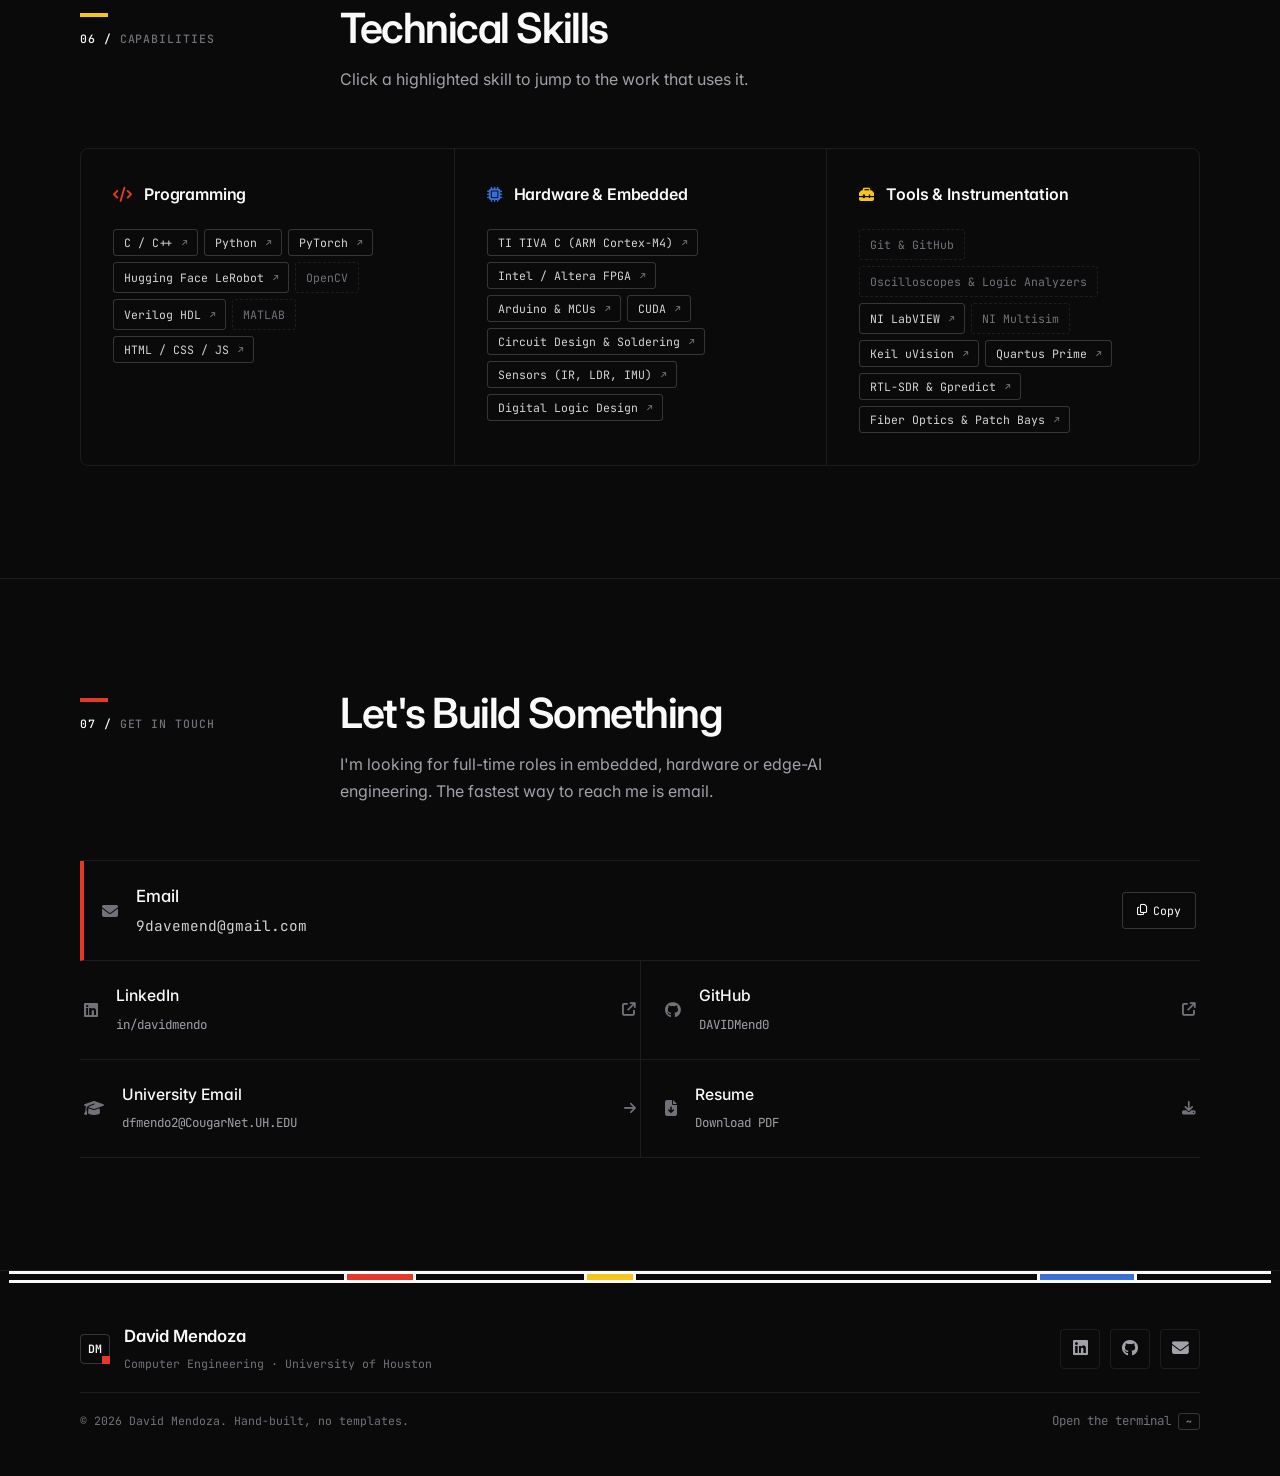
==== commit 1e15fabd: "Experience Updated" ====
--- a/index.html
+++ b/index.html
@@ -29,11 +29,11 @@
     <link rel="preconnect" href="https://fonts.gstatic.com" crossorigin>
     <link href="https://fonts.googleapis.com/css2?family=Inter:wght@300;400;500;600;700&family=JetBrains+Mono:wght@400;500;600&display=swap" rel="stylesheet">
     <link rel="stylesheet" href="https://cdnjs.cloudflare.com/ajax/libs/font-awesome/6.5.1/css/all.min.css">
-    <link rel="stylesheet" href="css/style.css?v=20261107i">
-    <link rel="stylesheet" href="css/features.css?v=20261107i">
-    <link rel="stylesheet" href="css/theme.css?v=20261107i">
-    <link rel="stylesheet" href="css/case-study.css?v=20261107i">
-    <link rel="stylesheet" href="css/games.css?v=20261107i">
+    <link rel="stylesheet" href="css/style.css?v=20261107q">
+    <link rel="stylesheet" href="css/features.css?v=20261107q">
+    <link rel="stylesheet" href="css/theme.css?v=20261107q">
+    <link rel="stylesheet" href="css/case-study.css?v=20261107q">
+    <link rel="stylesheet" href="css/games.css?v=20261107q">
 
     <!-- Zero-flicker theme initializer: dark by default, light only if chosen -->
     <script>
@@ -307,21 +307,22 @@
                             <div class="experience-time-loc">
                                 <span class="exp-badge exp-timeline"><i class="fas fa-calendar-alt"></i> June 2026 – July 2026</span>
                                 <span class="exp-badge exp-location"><i class="fas fa-map-marker-alt"></i> Houston, Texas</span>
+                                <span class="exp-badge"><i class="fas fa-futbol"></i> 7 matches</span>
                             </div>
                         </div>
 
                         <p class="experience-summary">
-                            Broadcast and network infrastructure support for zero-downtime feed distribution to international media rights holders during the 2026 World Cup. Worked inside the Center Interconnection Room (CIR) and Technical Operations Centre (TOC), managing the physical fiber plant, signal handoffs and uplink verification to keep live stadium feeds on air for global broadcast partners.
+                            Broadcast and network infrastructure support for the team&rsquo;s goal of zero-downtime feed distribution to international media rights holders during the 2026 World Cup. Worked inside the Center Interconnection Room (CIR) and Technical Operations Centre (TOC), supporting the physical fiber plant, signal handoffs and uplink verification to keep live stadium feeds on air for global broadcast partners.
                         </p>
 
                         <div class="experience-bullets">
                             <div class="exp-bullet-item">
                                 <i class="fas fa-network-wired exp-icon"></i>
-                                <div><strong>Fiber Optic Loom Routing:</strong> Routed, labeled and monitored multi-strand fiber looms through the CIR to bridge stadium broadcast lines with the TOC and Technical Interconnection Room (TIR).</div>
+                                <div><strong>Fiber Optic Loom Routing:</strong> Routed, labeled and monitored multi-strand fiber looms through the CIR to bridge stadium broadcast lines with the TOC.</div>
                             </div>
                             <div class="exp-bullet-item">
                                 <i class="fas fa-broadcast-tower exp-icon"></i>
-                                <div><strong>Outside Broadcast (OB) Coordination:</strong> Worked with OB contractors (NEP, ARCTEK) to validate truck signal processing chains and calibrate satellite uplink feeds.</div>
+                                <div><strong>Outside Broadcast Coordination:</strong> Worked with outside broadcast contractors to validate truck signal processing chains and calibrate satellite uplink feeds.</div>
                             </div>
                             <div class="exp-bullet-item">
                                 <i class="fas fa-shield-alt exp-icon"></i>
@@ -338,8 +339,8 @@
                         </div>
 
                         <div class="experience-actions">
-                            <button class="card-action-btn open-modal-btn" data-modal-target="#modal-worldcup">
-                                <span>View Operations Brief</span> <i class="fas fa-arrow-right"></i>
+                            <button class="card-action-btn" data-case-open="worldcup">
+                                <span>Read the full brief</span> <i class="fas fa-arrow-right"></i>
                             </button>
                         </div>
                     </div>
@@ -908,36 +909,6 @@
 
     <!-- ===================== MODALS ===================== -->
 
-    <!-- FIFA World Cup 2026 -->
-    <div class="modal" id="modal-worldcup" role="dialog" aria-modal="true" aria-labelledby="modal-title-worldcup" tabindex="-1">
-        <button class="modal-close-btn" aria-label="Close modal">&times;</button>
-        <div class="modal-header"><h3 id="modal-title-worldcup">FIFA World Cup 2026 – TOC/CIR Technical Operations</h3></div>
-        <div class="modal-body">
-            <div class="carousel">
-                <div class="carousel-track-container">
-                    <ul class="carousel-track">
-                        <li class="carousel-slide current-slide"><img src="assets/projects/fifa-world-cup/WC_P1.webp" alt="David Mendoza at FIFA World Cup 2026 Technical Operations" loading="lazy"></li>
-                        <li class="carousel-slide"><img src="assets/projects/fifa-world-cup/WC_P2.webp" alt="Technical Operations Centre and broadcast patch bays" loading="lazy"></li>
-                        <li class="carousel-slide"><img src="assets/projects/fifa-world-cup/WC_P3.webp" alt="Stadium technical infrastructure" loading="lazy"></li>
-                    </ul>
-                </div>
-                <button class="carousel-button carousel-button--left" aria-label="Previous slide">&lt;</button>
-                <button class="carousel-button carousel-button--right" aria-label="Next slide">&gt;</button>
-            </div>
-
-            <p><strong>Role:</strong> TOC/CIR Assistant | <strong>Organization:</strong> FIFA – Host Broadcast Services (HBS)</p>
-            <p><strong>Timeline:</strong> June 2026 – July 2026 &bull; Houston, Texas</p>
-            <p><strong>Overview:</strong> Worked as an operations specialist inside the Center Interconnection Room (CIR) and Technical Operations Centre (TOC), managing fiber optic infrastructure, signal handoffs and uplink verification to keep live stadium feeds on air for global broadcast partners.</p>
-            <p><strong>Technical Responsibilities &amp; Operations:</strong></p>
-            <ul>
-                <li>Routed, labeled and monitored multi-strand <strong>fiber optic looms</strong> through the CIR to bridge stadium broadcast lines with the TOC and Technical Interconnection Room (TIR).</li>
-                <li>Worked with outside broadcast contractors (<strong>NEP</strong>, <strong>ARCTEK</strong>) to validate OB truck signal processing chains and calibrate satellite uplink feeds.</li>
-                <li>Verified end-to-end signal integrity (audio/video channels, synchronization, stability) delivered to global Media Partners.</li>
-                <li>Maintained critical infrastructure under high-pressure live production conditions.</li>
-            </ul>
-        </div>
-    </div>
-
     <!-- DRIFTS vision simulation -->
     <div class="modal modal-sim-wide" id="modal-dms" role="dialog" aria-modal="true" aria-labelledby="modal-title-dms" tabindex="-1">
         <button class="modal-close-btn" aria-label="Close modal">&times;</button>
@@ -1026,10 +997,11 @@
         </section>
     </div>
 
-    <script src="js/main.js?v=20261107i"></script>
-    <script src="js/projects-data.js?v=20261107i"></script>
-    <script src="js/case-study.js?v=20261107i"></script>
-    <script src="js/features.js?v=20261107i"></script>
-    <script src="js/games.js?v=20261107i"></script>
+    <script src="js/main.js?v=20261107q"></script>
+    <script src="js/projects-data.js?v=20261107q"></script>
+    <script src="js/experience-data.js?v=20261107q"></script>
+    <script src="js/case-study.js?v=20261107q"></script>
+    <script src="js/features.js?v=20261107q"></script>
+    <script src="js/games.js?v=20261107q"></script>
 </body>
 </html>
--- a/css/theme.css
+++ b/css/theme.css
@@ -1268,3 +1268,44 @@
     #navbar .nav-links li a { padding: 10px 0; font-size: 1.05rem; }
     #navbar .nav-links .nav-resume-item { margin-top: 12px; }
 }
+
+/* --------------------------------------------------------------------------
+   19. MONDRIAN SCROLLBAR — the page scrollbar is a small Mondrian panel:
+   a primary-colour block and an off-white cell, split by an ink line.
+   Its colour follows the section in view (initScrollbar() in features.js
+   sets html[data-sb]). Page scrollbar only; inner panels keep thin ones.
+   Phones use overlay scrollbars, so this shows on desktop.
+   -------------------------------------------------------------------------- */
+html {
+    --sb-block: var(--m-red);
+    --sb-ink: var(--bg);
+    --sb-cell: var(--fg);
+}
+html.light-mode { --sb-ink: var(--fg); --sb-cell: var(--bg); }
+html[data-sb="blue"] { --sb-block: var(--m-blue); }
+html[data-sb="yellow"] { --sb-block: var(--m-yellow); }
+
+html::-webkit-scrollbar { width: 14px; height: 14px; }
+html::-webkit-scrollbar-track {
+    background: var(--bg);
+    border-left: 1px solid var(--line);
+}
+html::-webkit-scrollbar-thumb {
+    min-height: 56px;
+    border: 3px solid var(--bg);
+    border-left-width: 4px;
+    border-radius: 0;
+    background:
+        linear-gradient(var(--sb-block), var(--sb-block)) top / 100% calc(100% - 14px) no-repeat,
+        linear-gradient(var(--sb-cell), var(--sb-cell)) bottom / 100% 11px no-repeat,
+        var(--sb-ink);
+    background-clip: padding-box;
+}
+html.light-mode::-webkit-scrollbar-thumb { box-shadow: inset 0 0 0 2px var(--sb-ink); }
+html::-webkit-scrollbar-thumb:hover { border-width: 2px 2px 2px 3px; }
+html::-webkit-scrollbar-corner { background: var(--bg); }
+
+/* Firefox: no custom shapes, so just the section colour on the page track */
+@supports not selector(::-webkit-scrollbar) {
+    html { scrollbar-color: var(--sb-block) var(--bg); }
+}
--- a/css/case-study.css
+++ b/css/case-study.css
@@ -467,6 +467,65 @@
 .cs-lb-btn:hover { background: #fafafa; color: #0a0a0b; }
 .cs-lb-btn.prev { left: 2vw; }
 .cs-lb-btn.next { right: 2vw; }
+
+/* ---- experience briefs (js/experience-data.js) ---- */
+.cs-duties {
+    display: grid;
+    grid-template-columns: minmax(0, 1fr);
+    gap: 1px;
+    margin-top: 16px;
+    background: var(--line);
+    border: 1px solid var(--line);
+    border-radius: 6px;
+    overflow: hidden;
+}
+.cs-duty {
+    position: relative;
+    display: grid;
+    grid-template-columns: 40px minmax(0, 1fr);
+    column-gap: 14px;
+    padding: 20px 22px 20px 20px;
+    background: var(--bg);
+}
+.cs-duty::before {
+    content: '';
+    position: absolute;
+    left: 0;
+    top: 0;
+    bottom: 0;
+    width: 4px;
+    background: var(--duty-color, var(--m-red));
+}
+.cs-duty i {
+    grid-row: span 2;
+    display: grid;
+    place-items: center;
+    width: 40px;
+    height: 40px;
+    border: 1px solid var(--line-strong);
+    border-radius: 4px;
+    font-size: 0.95rem;
+    color: var(--fg);
+}
+.cs-duty h4 { font-size: 0.98rem; font-weight: 600; letter-spacing: -0.01em; color: var(--fg); margin: 2px 0 6px; }
+.cs-sec .cs-duty p { font-size: 0.9rem; line-height: 1.6; max-width: none; }
+.cs-duties + .cs-todo { margin-top: 16px; }
+
+/* key numbers */
+.cs-metrics { display: grid; gap: 14px; }
+.cs-metric { padding-left: 12px; border-left: 3px solid var(--metric-color, var(--m-red)); }
+.cs-metric strong { display: block; font-size: 1.5rem; font-weight: 600; letter-spacing: -0.03em; line-height: 1.1; color: var(--fg); }
+.cs-metric span { font-size: 0.8rem; color: var(--fg-3); }
+
+/* full-width sections below the two columns (experience briefs) */
+.cs-wide { margin-top: 40px; border-top: 1px solid var(--line); }
+.cs-wide .cs-sec:last-child { border-bottom: 0; }
+.cs-wide .cs-sec p { max-width: 760px; }
+.cs-wide .cs-sec:last-child p:first-of-type { font-size: 1.12rem; line-height: 1.6; color: var(--fg); letter-spacing: -0.01em; }
+
+.cs-bar-btn[hidden] { display: none; }
+.cs[data-kind="experience"] .cs-side .tags { margin: 0; }
+.cs[data-kind="experience"] .cs-facts div { grid-template-columns: 92px 1fr; }
 
 /* ---- responsive ---- */
 @media (max-width: 960px) {
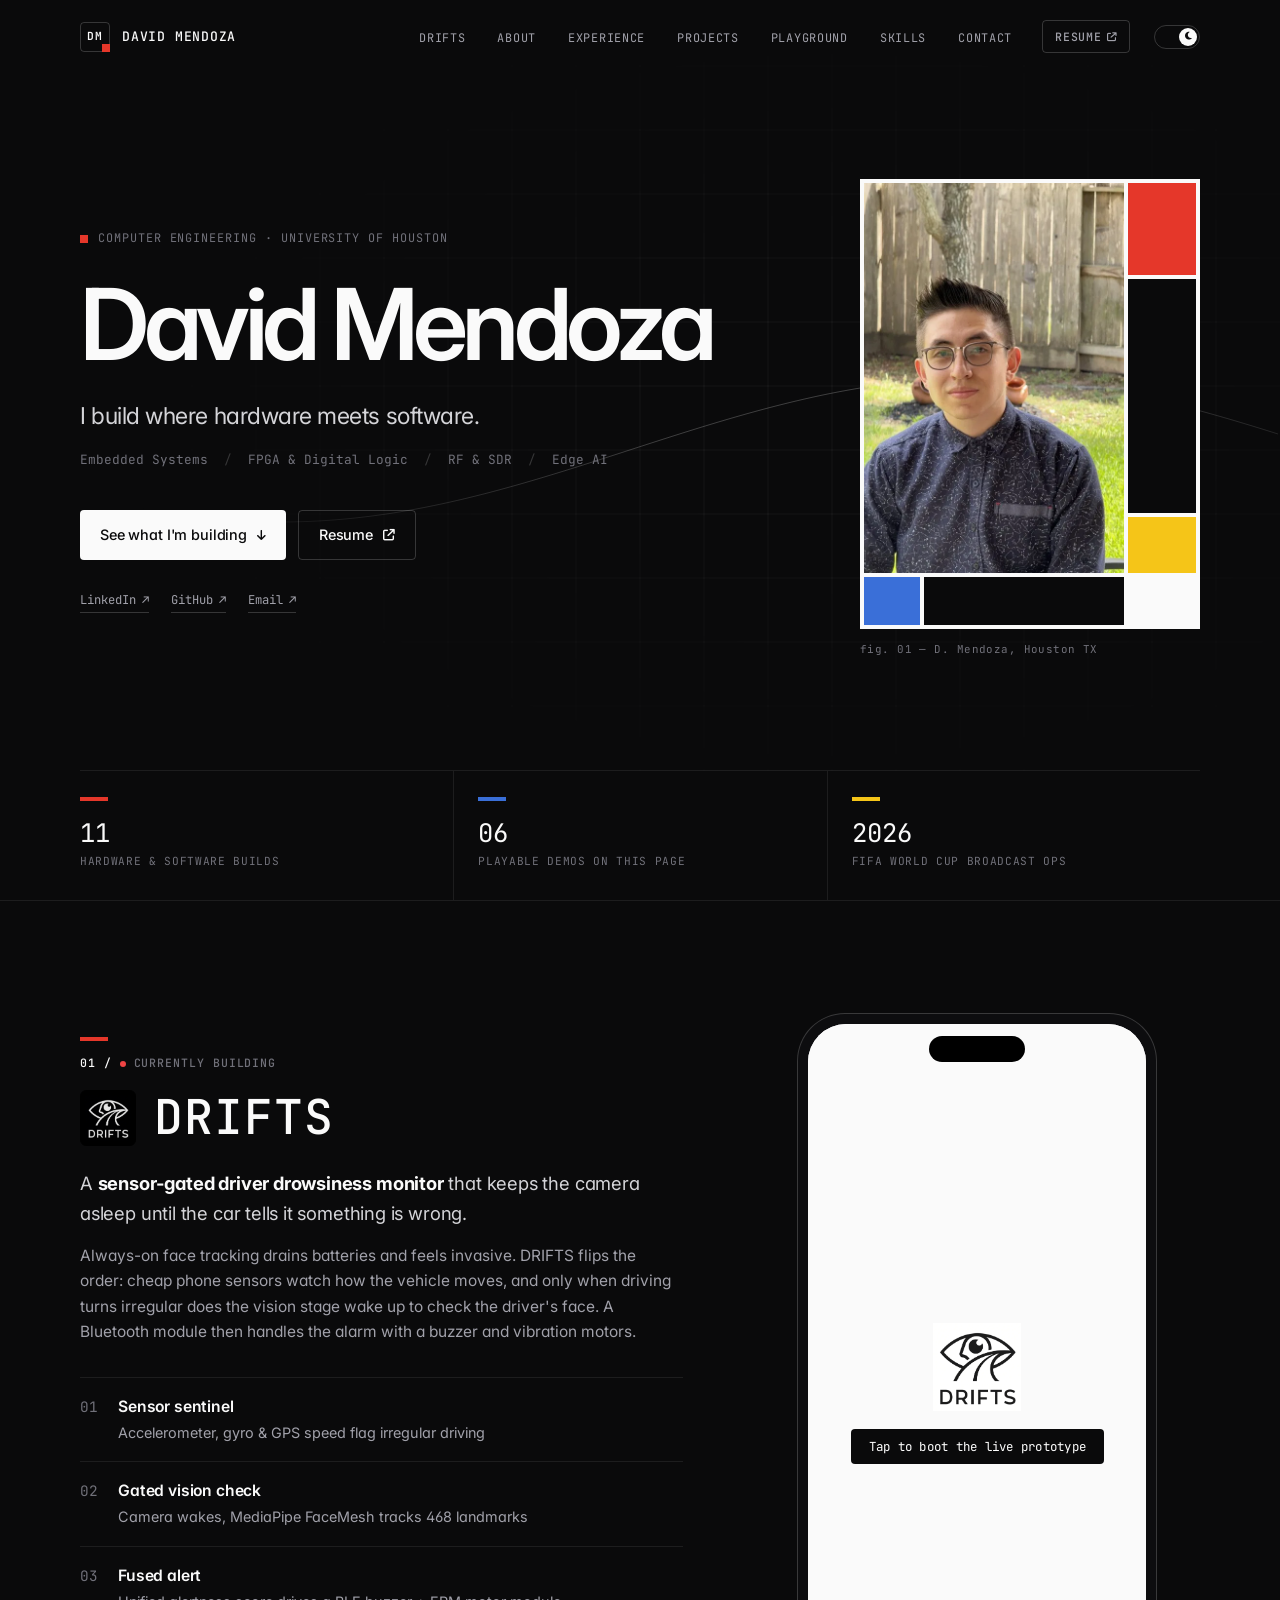
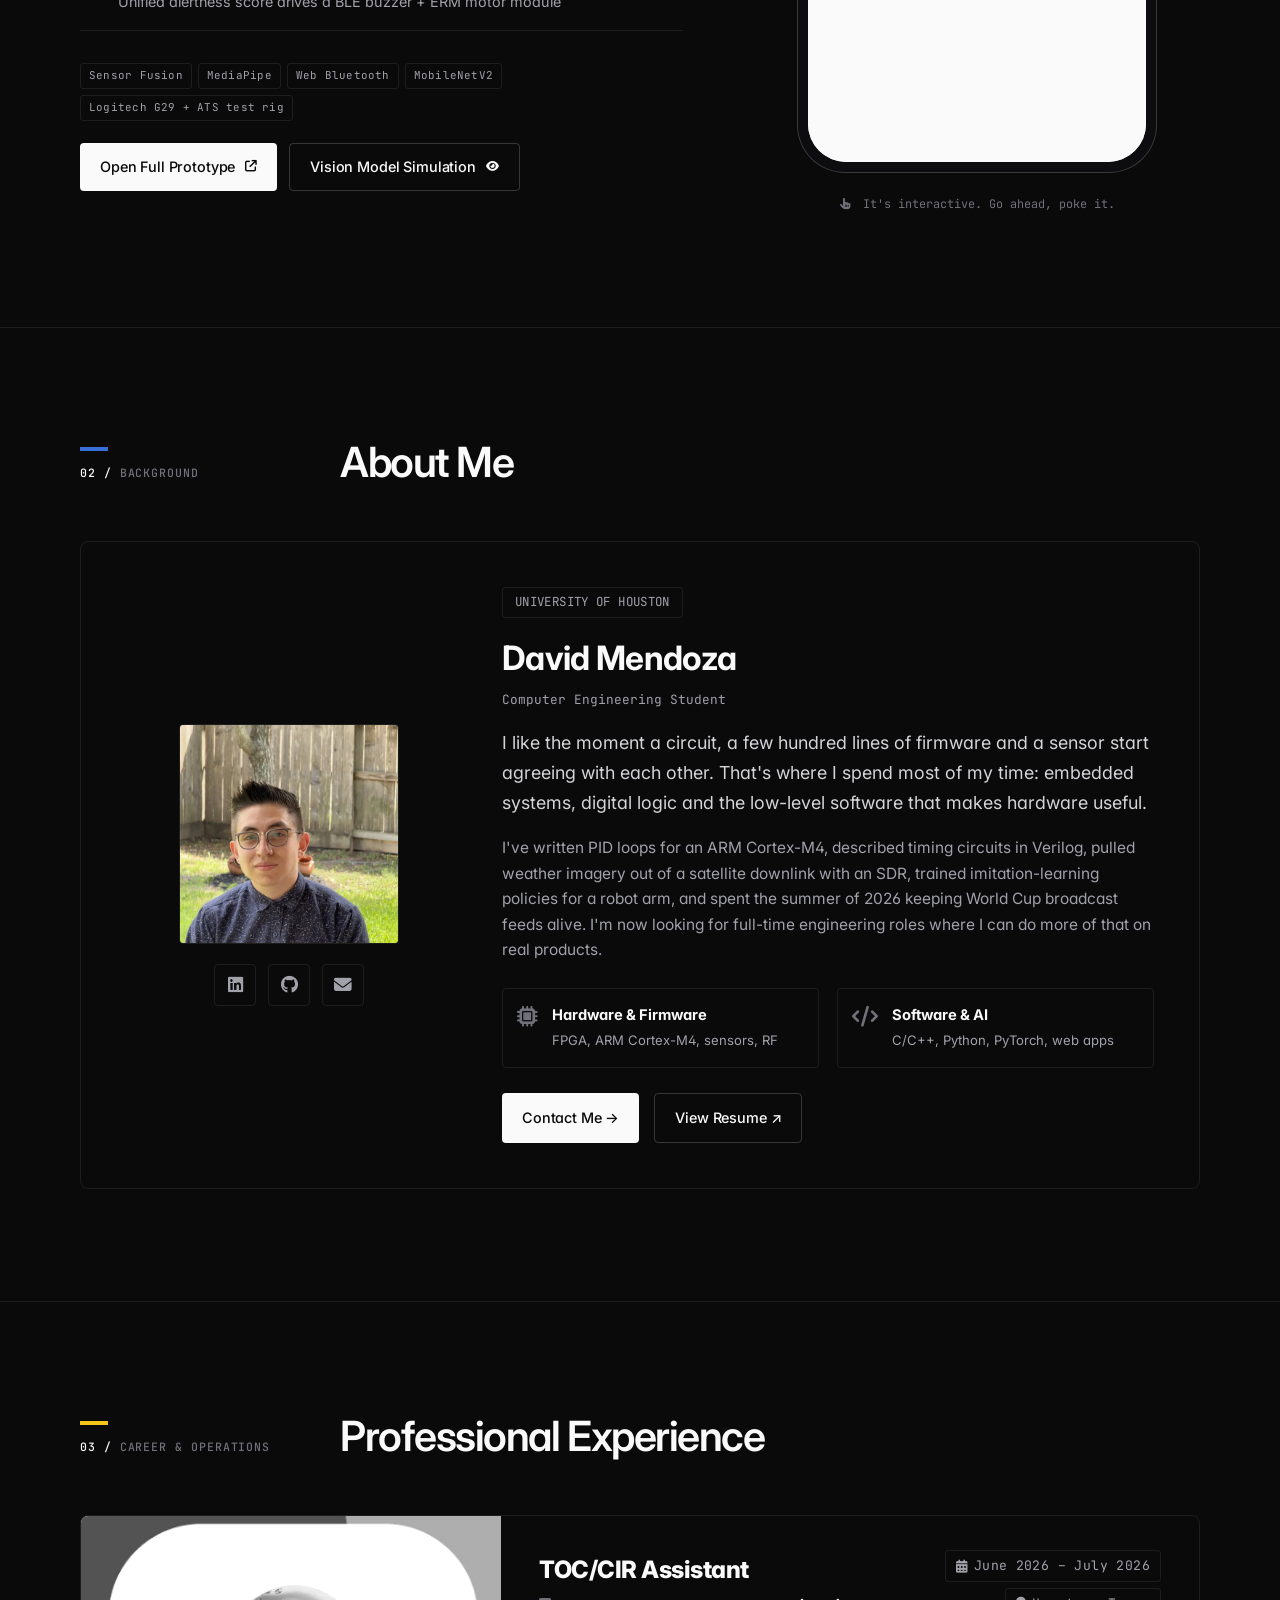
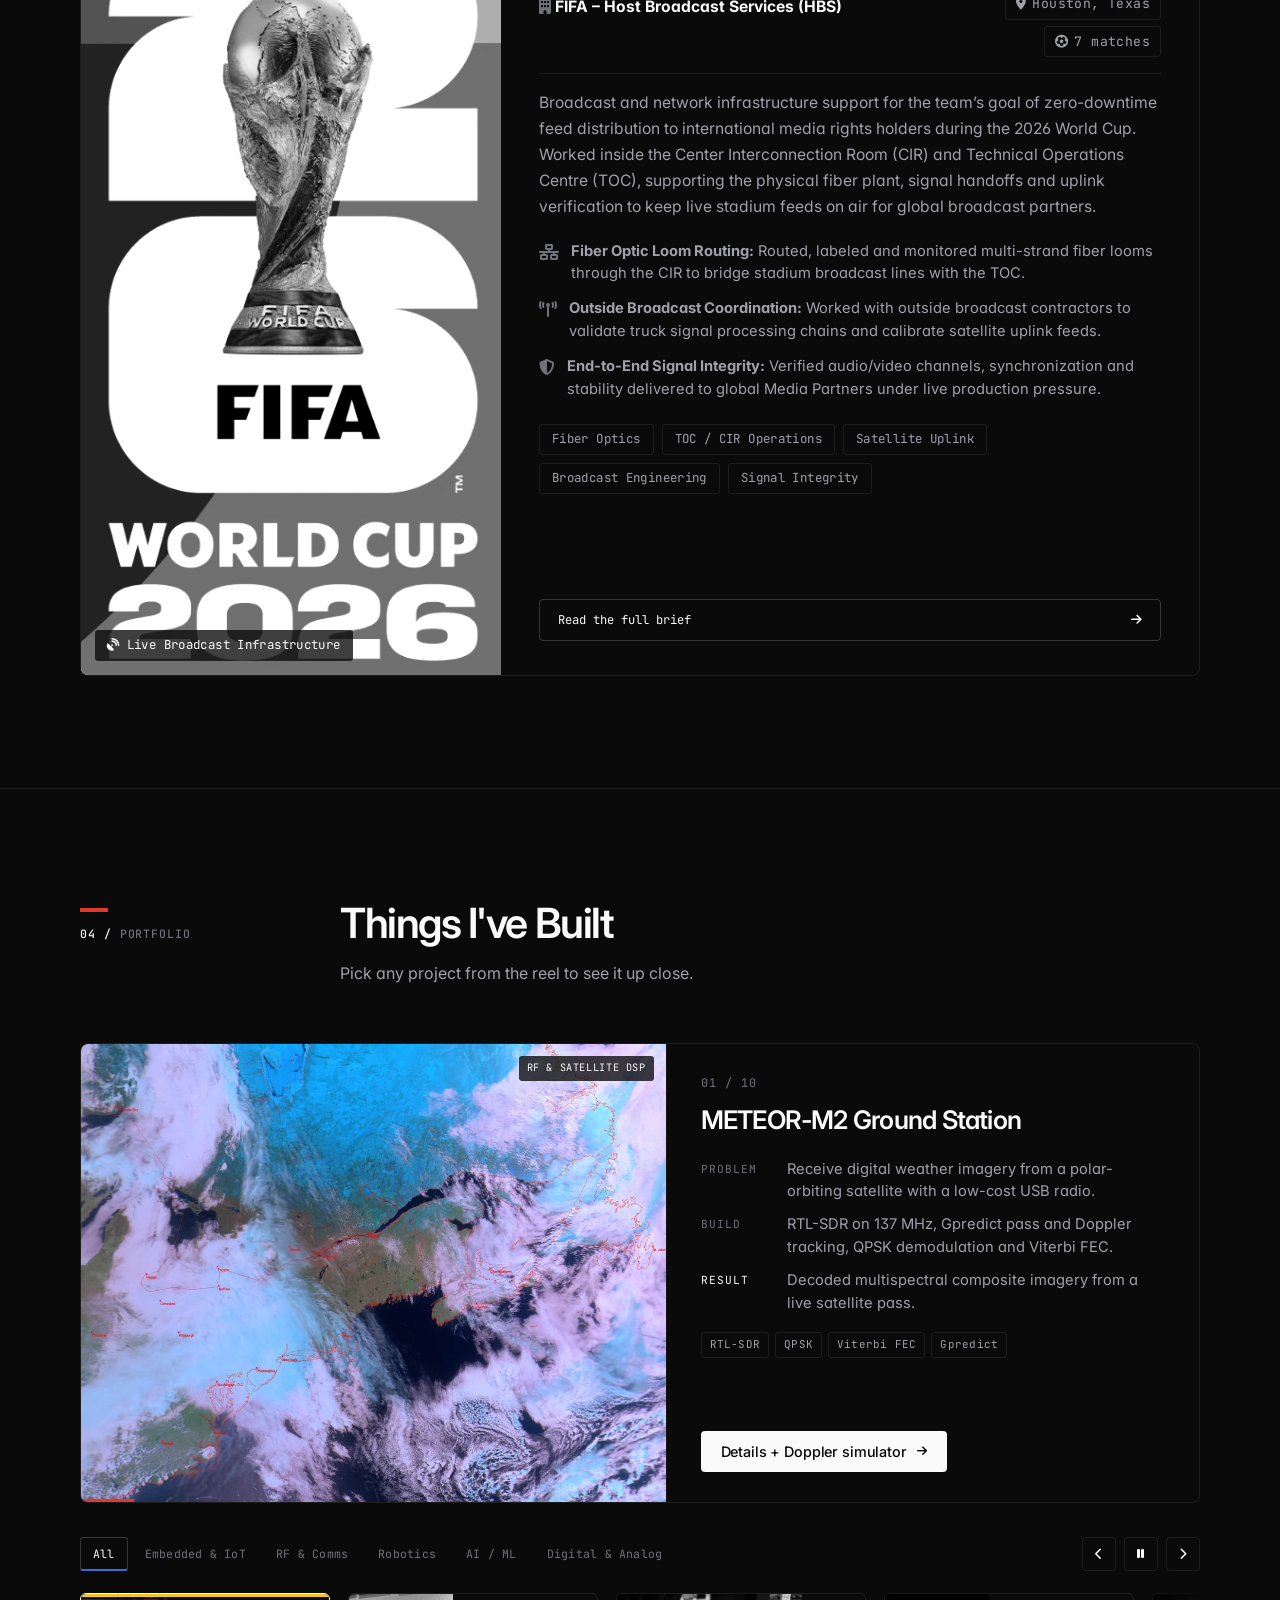
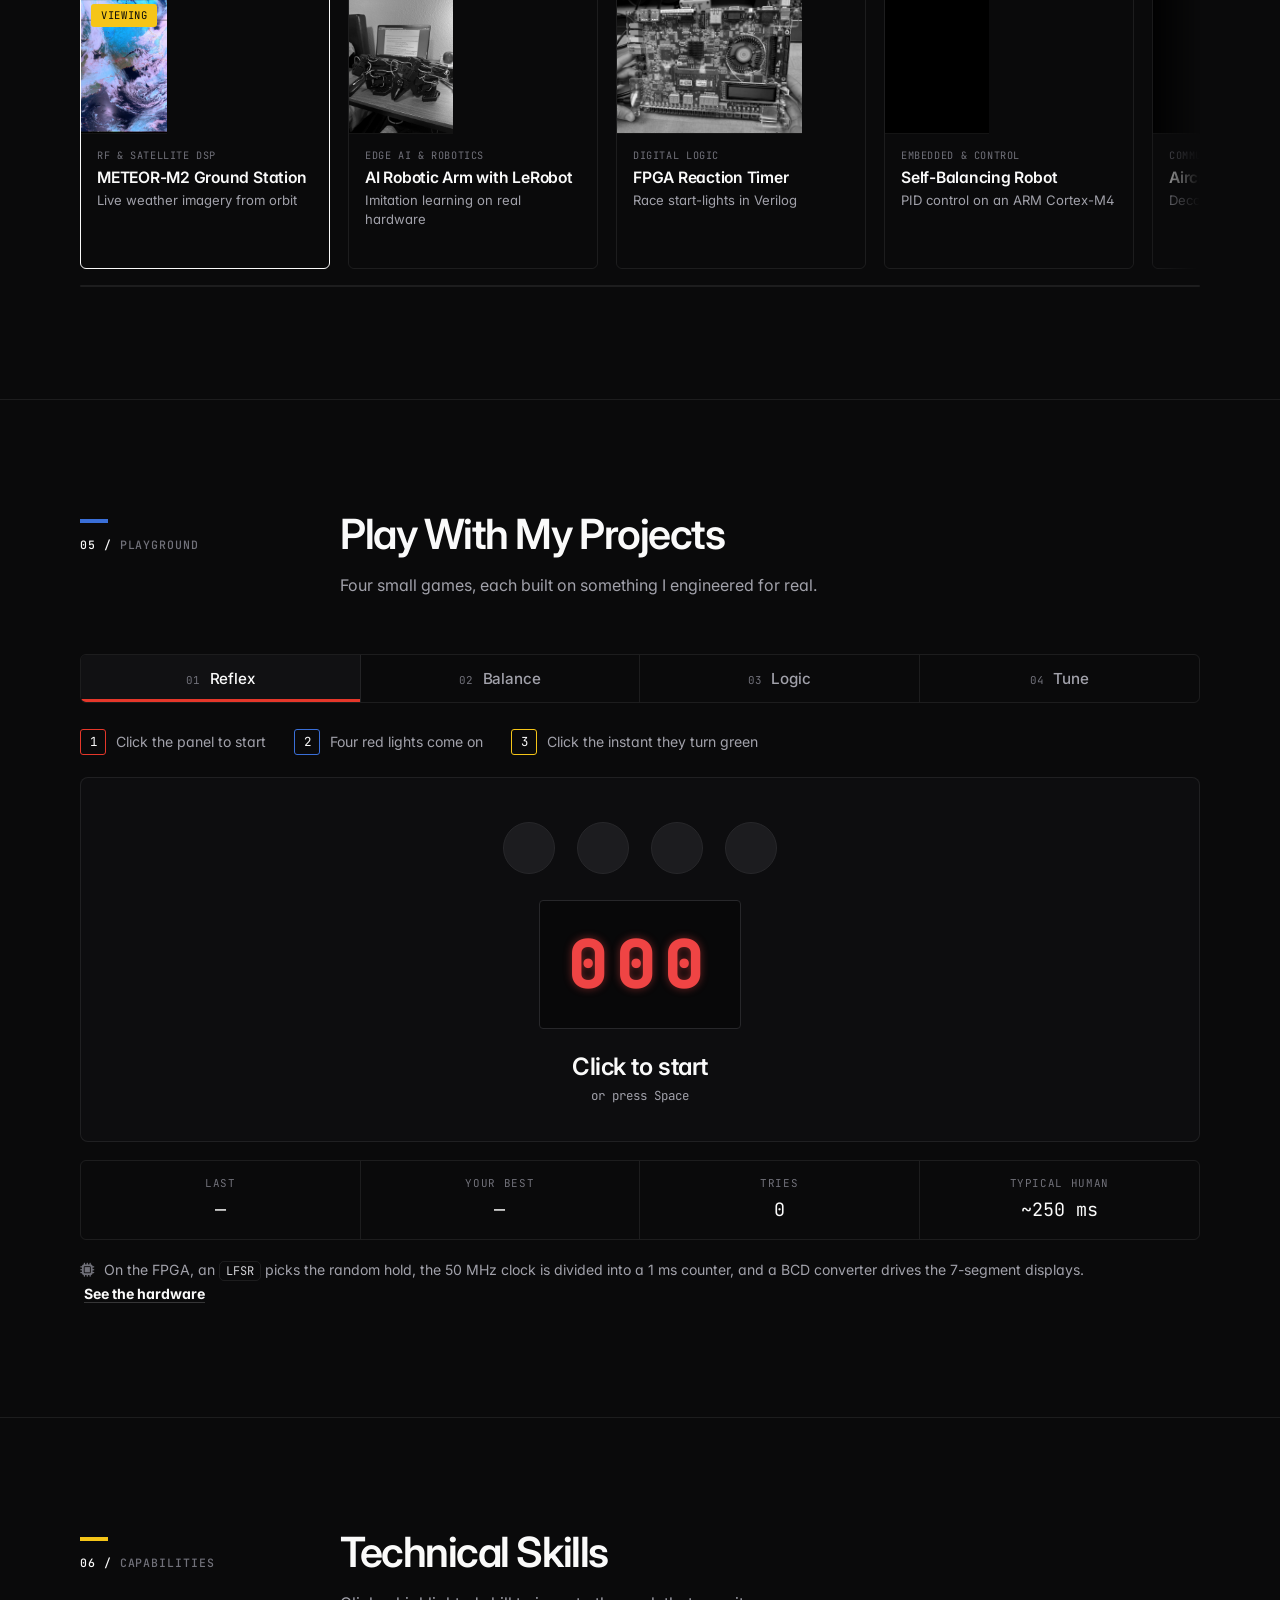
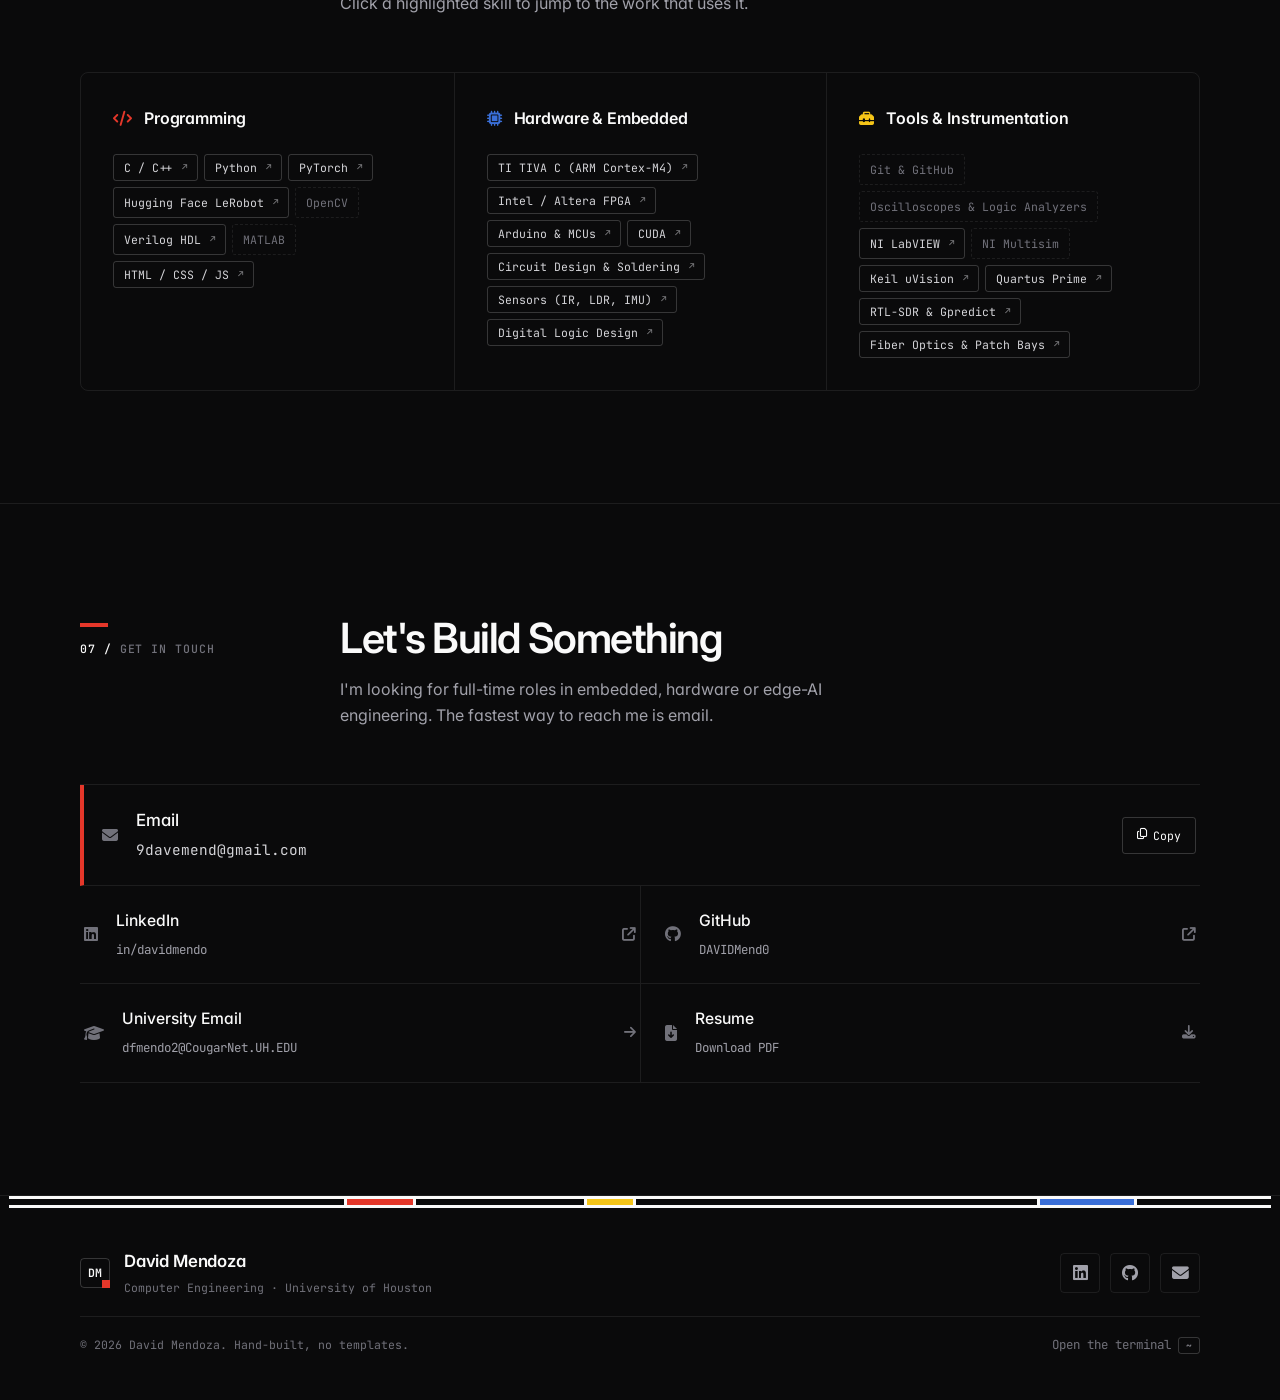
==== commit 06268066: "Logic Gates Game Launch! This is the first official version of the LGC! A daily type of game, meant " ====
--- a/index.html
+++ b/index.html
@@ -29,11 +29,11 @@
     <link rel="preconnect" href="https://fonts.gstatic.com" crossorigin>
     <link href="https://fonts.googleapis.com/css2?family=Inter:wght@300;400;500;600;700&family=JetBrains+Mono:wght@400;500;600&display=swap" rel="stylesheet">
     <link rel="stylesheet" href="https://cdnjs.cloudflare.com/ajax/libs/font-awesome/6.5.1/css/all.min.css">
-    <link rel="stylesheet" href="css/style.css?v=20261107q">
-    <link rel="stylesheet" href="css/features.css?v=20261107q">
-    <link rel="stylesheet" href="css/theme.css?v=20261107q">
-    <link rel="stylesheet" href="css/case-study.css?v=20261107q">
-    <link rel="stylesheet" href="css/games.css?v=20261107q">
+    <link rel="stylesheet" href="css/style.css?v=20261107t">
+    <link rel="stylesheet" href="css/features.css?v=20261107t">
+    <link rel="stylesheet" href="css/theme.css?v=20261107t">
+    <link rel="stylesheet" href="css/case-study.css?v=20261107t">
+    <link rel="stylesheet" href="css/games.css?v=20261107t">
 
     <!-- Zero-flicker theme initializer: dark by default, light only if chosen -->
     <script>
@@ -660,33 +660,50 @@
                         </p>
                     </div>
 
-                    <!-- 03 · Logic gate puzzle (digital logic / FPGA) -->
+                    <!-- 03 · Logic gates (js/logic-game.js): Classic tutorial + Daily / Hard / Verilog -->
                     <div class="pg-panel" role="tabpanel" id="pg-logic" aria-labelledby="tab-logic">
                         <ol class="reflex-steps">
-                            <li><span>1</span> Tap each <b>?</b> gate to pick its type</li>
-                            <li><span>2</span> Submit when you think it matches the target</li>
-                            <li><span>3</span> Fewer attempts = better score</li>
+                            <li><span>1</span> Learn in Classic, or play today&rsquo;s puzzles</li>
+                            <li><span>2</span> Tap each <b>?</b> gate to choose its type, then submit</li>
+                            <li><span>3</span> Tap a truth-table row to trace the signals</li>
                         </ol>
 
                         <div class="game-pad logic-pad">
                             <div class="logic-head">
                                 <div class="logic-title">
-                                    <span class="logic-level" id="logicLevelNum">Level 1</span>
+                                    <span class="logic-level" id="logicLevelNum">Lesson 1</span>
                                     <strong id="logicLevelName"></strong>
                                 </div>
-                                <div class="logic-head-right">
-                                    <div class="seg seg-dark" role="group" aria-label="Puzzle mode">
-                                        <button class="seg-btn active" data-logic-mode="classic">Classic</button>
-                                        <button class="seg-btn" data-logic-mode="daily">Daily</button>
-                                    </div>
-                                    <div class="logic-dots" id="logicDots" aria-label="Levels"></div>
-                                </div>
-                            </div>
+                                <div class="seg seg-dark logic-modes" role="group" aria-label="Puzzle mode">
+                                    <button class="seg-btn active" data-logic-mode="classic" aria-pressed="true">Classic</button>
+                                    <button class="seg-btn" data-logic-mode="daily" aria-pressed="false">Daily</button>
+                                    <button class="seg-btn" data-logic-mode="hard" aria-pressed="false">Hard</button>
+                                    <button class="seg-btn" data-logic-mode="verilog" aria-pressed="false">Verilog</button>
+                                </div>
+                            </div>
+                            <div class="logic-dots" id="logicDots" aria-label="Levels"></div>
+                            <div class="logic-lesson" id="logicLesson" hidden></div>
                             <div class="logic-body">
                                 <div class="logic-circuit" id="logicCircuit"></div>
                                 <div class="logic-table-wrap">
                                     <table class="logic-table" id="logicTable" aria-label="Truth table"></table>
                                 </div>
+                            </div>
+                            <p class="logic-expr" id="logicExpr"></p>
+                            <div class="logic-code" id="logicCode" hidden>
+                                <div class="logic-code-head">
+                                    <span id="logicCodeLabel">Your Verilog</span>
+                                    <div class="logic-code-tools">
+                                        <button class="logic-copy" id="logicCopyGates" type="button">Copy from my gates</button>
+                                        <div class="seg seg-dark" role="group" aria-label="Solve with">
+                                            <button class="seg-btn active" data-logic-method="gates" aria-pressed="true">Gates</button>
+                                            <button class="seg-btn" data-logic-method="code" aria-pressed="false">Verilog</button>
+                                        </div>
+                                    </div>
+                                </div>
+                                <textarea id="logicCodeInput" class="logic-code-input" spellcheck="false" autocapitalize="off" autocomplete="off" aria-label="Verilog code" rows="12" hidden></textarea>
+                                <pre class="logic-code-view" id="logicCodeView"></pre>
+                                <p class="logic-code-msg" id="logicCodeMsg" aria-live="polite"></p>
                             </div>
                             <div class="logic-foot">
                                 <p id="logicStatus" aria-live="polite"></p>
@@ -699,9 +716,9 @@
                         </div>
 
                         <div class="reflex-stats">
-                            <div><span class="score-label" id="logicStatLevelLabel">Level</span><span class="score-value" id="logicStatLevel">1 / 7</span></div>
+                            <div><span class="score-label" id="logicStatLevelLabel">Lesson</span><span class="score-value" id="logicStatLevel">1 / 16</span></div>
                             <div><span class="score-label">Attempts</span><span class="score-value" id="logicStatTries">0</span></div>
-                            <div><span class="score-label">Solved</span><span class="score-value" id="logicStatSolved">0 / 7</span></div>
+                            <div><span class="score-label">Solved</span><span class="score-value" id="logicStatSolved">0 / 16</span></div>
                             <div><span class="score-label">Daily streak</span><span class="score-value" id="logicStatStreak">0</span></div>
                         </div>
 
@@ -997,11 +1014,12 @@
         </section>
     </div>
 
-    <script src="js/main.js?v=20261107q"></script>
-    <script src="js/projects-data.js?v=20261107q"></script>
-    <script src="js/experience-data.js?v=20261107q"></script>
-    <script src="js/case-study.js?v=20261107q"></script>
-    <script src="js/features.js?v=20261107q"></script>
-    <script src="js/games.js?v=20261107q"></script>
+    <script src="js/main.js?v=20261107t"></script>
+    <script src="js/projects-data.js?v=20261107t"></script>
+    <script src="js/experience-data.js?v=20261107t"></script>
+    <script src="js/case-study.js?v=20261107t"></script>
+    <script src="js/features.js?v=20261107t"></script>
+    <script src="js/logic-game.js?v=20261107t"></script>
+    <script src="js/games.js?v=20261107t"></script>
 </body>
 </html>
--- a/css/games.css
+++ b/css/games.css
@@ -47,8 +47,9 @@
 .pg-tab:nth-child(3).active::after { background: var(--m-yellow); }
 .pg-tab:nth-child(4).active::after { background: var(--m-red); }
 
-/* ---- stacked panels: all share one cell, the tallest sets the height ---- */
-.pg-panels { display: grid; }
+/* ---- panels: the active one sets the height; the others are lifted out
+   of the flow (absolute) so they can still cross-fade on top ---- */
+.pg-panels { display: grid; position: relative; }
 .pg-panel {
     grid-area: 1 / 1;
     min-width: 0;
@@ -56,6 +57,7 @@
     opacity: 0;
     transition: opacity 0.25s ease, visibility 0s linear 0.25s;
 }
+.pg-panel:not(.active) { position: absolute; top: 0; left: 0; right: 0; }
 .pg-panel.active {
     visibility: visible;
     opacity: 1;
@@ -130,102 +132,9 @@
 .gain output { font-family: var(--font-mono); font-size: 0.74rem; color: var(--fg-3); width: 34px; }
 .bal-pid-actions { display: flex; gap: 8px; }
 .bal-pid-actions .btn,
-.bal-manual .btn,
-.logic-foot .btn { padding: 10px 16px; width: auto; white-space: nowrap; }
-
-/* ---- logic puzzle ---- */
-.logic-pad { padding: 18px; color: #fafafa; }
-.logic-head {
-    display: flex;
-    flex-wrap: wrap;
-    align-items: center;
-    justify-content: space-between;
-    gap: 10px;
-    margin-bottom: 14px;
-}
-.logic-level {
-    display: block;
-    font-family: var(--font-mono);
-    font-size: 0.66rem;
-    letter-spacing: 0.08em;
-    text-transform: uppercase;
-    color: #a1a1aa;
-}
-.logic-head strong { font-size: 1.02rem; font-weight: 600; letter-spacing: -0.01em; }
-.logic-dots { display: flex; gap: 6px; }
-.logic-dot {
-    width: 28px;
-    height: 28px;
-    border: 1px solid #3f3f46;
-    border-radius: 3px;
-    background: transparent;
-    color: #a1a1aa;
-    font-family: var(--font-mono);
-    font-size: 0.7rem;
-    cursor: pointer;
-}
-.logic-dot.solved { border-color: #f5c518; color: #f5c518; }
-.logic-dot.current { background: #fafafa; border-color: #fafafa; color: #0a0a0b; }
-
-.logic-body {
-    display: grid;
-    grid-template-columns: minmax(0, 1fr) auto;
-    gap: 18px;
-    align-items: center;
-}
-.logic-circuit { min-width: 0; }
-.logic-svg { display: block; width: 100%; height: auto; max-height: 300px; }
-.logic-svg text { font-family: var(--font-mono); font-size: 12px; pointer-events: none; }
-.logic-svg .gate-label { font-size: 13px; font-weight: 600; }
-.logic-node.gate,
-.logic-node.in { cursor: pointer; }
-.logic-node.gate:hover rect,
-.logic-node.in:hover rect { stroke: #f5c518; }
-.logic-node:focus { outline: none; }
-.logic-node:focus-visible rect { stroke: #f5c518; stroke-width: 2.5; }
-
-.logic-table-wrap { overflow-x: auto; }
-.logic-table {
-    border-collapse: collapse;
-    font-family: var(--font-mono);
-    font-size: 0.74rem;
-    color: #d4d4d8;
-}
-.logic-table th,
-.logic-table td { padding: 5px 9px; text-align: center; border-bottom: 1px solid #27272a; }
-.logic-table th { font-weight: 500; color: #a1a1aa; }
-.logic-table th.want,
-.logic-table td.want { color: #71717a; }
-.logic-table td.got { color: #fafafa; }
-.logic-table td.ok { color: #f5c518; }
-.logic-table tbody tr { cursor: pointer; }
-.logic-table tbody tr:hover { background: #17171a; }
-.logic-table tr.live { background: #1c1c1f; box-shadow: inset 3px 0 0 #e5372a; }
-
-.logic-foot {
-    display: flex;
-    flex-wrap: wrap;
-    align-items: center;
-    justify-content: space-between;
-    gap: 12px;
-    margin-top: 16px;
-    padding-top: 14px;
-    border-top: 1px solid #27272a;
-}
-.logic-foot p { font-size: 0.86rem; color: #a1a1aa; }
-.logic-foot p b { color: #fafafa; font-weight: 600; }
-.logic-foot p b.win { color: #f5c518; }
-.logic-foot > div { display: flex; gap: 8px; }
-.logic-foot .btn { padding: 10px 16px; }
-.logic-foot .btn-secondary { color: #fafafa; border-color: rgba(255, 255, 255, 0.2); }
-.logic-foot .btn-primary { background: #fafafa; color: #0a0a0b; }
-.logic-foot .btn:disabled { opacity: 0.35; cursor: not-allowed; }
-.logic-foot .btn.pulse { box-shadow: 0 0 0 0 rgba(245, 197, 24, 0.6) !important; animation: pulseNext 1.6s infinite; }
-@keyframes pulseNext {
-    0% { box-shadow: 0 0 0 0 rgba(245, 197, 24, 0.55); }
-    70% { box-shadow: 0 0 0 10px rgba(245, 197, 24, 0); }
-    100% { box-shadow: 0 0 0 0 rgba(245, 197, 24, 0); }
-}
+.bal-manual .btn { padding: 10px 16px; width: auto; white-space: nowrap; }
+
+/* logic gates: see the block at the end of this file */
 
 /* ---- tune the satellite ---- */
 .tune-controls { flex-wrap: nowrap; }
@@ -236,11 +145,6 @@
 #tuneCanvas { cursor: ew-resize; touch-action: none; }
 
 /* ---- responsive ---- */
-@media (max-width: 760px) {
-    .logic-body { grid-template-columns: 1fr; }
-    .logic-table-wrap { justify-self: center; }
-}
-
 @media (max-width: 640px) {
     .pg-tabs { grid-template-columns: repeat(2, 1fr); }
     .pg-tab:nth-child(2) { border-right: 0; }
@@ -251,27 +155,170 @@
     .tune-controls { flex-wrap: wrap; }
     .tune-knob { flex-basis: 100%; }
     .tune-controls .btn { width: 100%; justify-content: center; }
-    .logic-pad { padding: 14px; }
-    .logic-foot { justify-content: center; text-align: center; }
 }
 
 @media (prefers-reduced-motion: reduce) {
     .pg-panel, .pg-panel.active { transition: none; }
-    .logic-foot .btn.pulse { animation: none; }
-}
-
-/* ---- logic: submit flow, modes, locked levels ---- */
-.logic-head-right { display: flex; flex-wrap: wrap; align-items: center; gap: 12px; }
+}
+
+/* ---- tune: stop / start ---- */
+.tune-actions { display: flex; gap: 8px; flex-shrink: 0; }
+.tune-actions .btn { padding: 10px 16px; width: auto; white-space: nowrap; }
+.tune-actions .btn:disabled { opacity: 0.35; cursor: not-allowed; }
+
+@media (max-width: 640px) {
+    .tune-actions { width: 100%; }
+    .tune-actions .btn { flex: 1; justify-content: center; }
+}
+
+/* ==========================================================================
+   Logic gates (js/logic-game.js)
+   ========================================================================== */
+.logic-pad { padding: 18px; color: #fafafa; }
+.logic-head {
+    display: flex;
+    flex-wrap: wrap;
+    align-items: center;
+    justify-content: space-between;
+    gap: 10px 16px;
+    margin-bottom: 12px;
+}
+.logic-level {
+    display: block;
+    font-family: var(--font-mono);
+    font-size: 0.66rem;
+    letter-spacing: 0.08em;
+    text-transform: uppercase;
+    color: #a1a1aa;
+}
+.logic-head strong { font-size: 1.02rem; font-weight: 600; letter-spacing: -0.01em; }
 .seg-dark { border-color: #3f3f46; }
 .seg-dark .seg-btn { color: #a1a1aa; padding: 7px 12px; font-size: 0.7rem; }
 .seg-dark .seg-btn + .seg-btn { border-left-color: #3f3f46; }
 .seg-dark .seg-btn.active { background: #fafafa; color: #0a0a0b; }
-.logic-dot.locked { opacity: 0.45; cursor: not-allowed; font-size: 0.6rem; }
+.seg-dark .seg-btn:disabled { opacity: 0.45; cursor: not-allowed; }
+
+/* level dots */
+.logic-dots { display: flex; flex-wrap: wrap; gap: 6px; margin-bottom: 14px; }
+.logic-dot {
+    width: 28px;
+    height: 28px;
+    border: 1px solid #3f3f46;
+    border-radius: 3px;
+    background: transparent;
+    color: #a1a1aa;
+    font-family: var(--font-mono);
+    font-size: 0.7rem;
+    cursor: pointer;
+}
+.logic-dots.many .logic-dot { width: 26px; height: 26px; font-size: 0.64rem; }
+.logic-dot.solved { border-color: #22c55e; color: #22c55e; }
+.logic-dot.current { background: #fafafa; border-color: #fafafa; color: #0a0a0b; }
+.logic-dot.locked { opacity: 0.45; cursor: not-allowed; font-size: 0.58rem; }
 .logic-dot:disabled { pointer-events: none; }
+
+/* tutorial card (Classic) */
+.logic-lesson {
+    margin-bottom: 16px;
+    padding: 14px 16px;
+    border: 1px solid #27272a;
+    border-left: 3px solid #f5c518;
+    border-radius: 4px;
+    background: #121215;
+}
+.logic-lesson[hidden] { display: none; }
+.logic-lesson-kicker {
+    display: block;
+    margin-bottom: 6px;
+    font-family: var(--font-mono);
+    font-size: 0.64rem;
+    letter-spacing: 0.08em;
+    text-transform: uppercase;
+    color: #f5c518;
+}
+.logic-lesson p { font-size: 0.88rem; line-height: 1.6; color: #d4d4d8; max-width: 760px; }
+.logic-eq { display: flex; flex-wrap: wrap; align-items: baseline; gap: 6px 12px; margin-top: 10px; }
+.logic-eq span, .logic-expr span, .logic-code-msg span {
+    font-family: var(--font-mono);
+    font-size: 0.6rem;
+    letter-spacing: 0.08em;
+    text-transform: uppercase;
+    color: #71717a;
+}
+.logic-eq code { font-family: var(--font-mono); font-size: 0.95rem; color: #fafafa; white-space: pre-wrap; }
+
+/* circuit + truth table */
+.logic-body {
+    display: grid;
+    grid-template-columns: minmax(0, 1fr) auto;
+    gap: 18px;
+    align-items: center;
+}
+.logic-circuit { min-width: 0; overflow-x: auto; scrollbar-width: thin; scrollbar-color: #3f3f46 transparent; }
+.logic-svg { display: block; width: 100%; height: auto; max-height: 320px; margin: 0 auto; overflow: visible; }
+.logic-svg text { font-family: var(--font-mono); font-size: 12px; pointer-events: none; fill: #fafafa; }
+.logic-svg .gate-label { font-size: 13px; font-weight: 600; }
+.logic-svg .gate-label.unset { fill: #f5c518; }
+.logic-svg .port-lbl { font-size: 9px; fill: #71717a; }
+.logic-svg .box { fill: #0d0d0f; stroke: #fafafa; stroke-width: 1.5; }
+.logic-svg .box.on { fill: #e5372a; stroke: #e5372a; }
+.logic-svg .box.ok-on { fill: #22c55e; stroke: #22c55e; }
+.logic-svg .box.part-on { fill: #f5c518; stroke: #f5c518; }
+.logic-node.in .box.part-on + .lbl { fill: #0a0a0b; }
+.logic-svg .gate-box.unset { stroke: #f5c518; stroke-dasharray: 4 3; }
+.logic-svg .out-box.idle { stroke: rgba(250, 250, 250, 0.28); }
+.logic-svg .out-box.good { stroke: #f5c518; }
+.logic-svg .out-box.bad { stroke: #e5372a; animation: outBad 0.5s ease 2 both; animation-delay: var(--d, 0s); }
+.logic-svg .out-box.ok, .logic-svg .gate-box.ok { stroke: #22c55e; animation: okGlow 0.6s ease both; animation-delay: var(--d, 0s); }
+.logic-node.gate, .logic-node.in.live { cursor: pointer; }
 .logic-node.in { cursor: default; }
-.logic-node.in.live { cursor: pointer; }
 .logic-node.gate.locked { cursor: default; }
-.logic-node.gate.locked:hover rect { stroke: #fafafa; }
+.logic-node.gate:not(.locked):hover .box { stroke: #f5c518; }
+.logic-node:focus { outline: none; }
+.logic-node:focus-visible .box { stroke: #f5c518; stroke-width: 2.5; }
+.logic-node.suspect .gate-box { stroke: #e5372a; stroke-dasharray: 5 3; animation: suspect 0.4s ease both; animation-delay: 1.1s; }
+
+/* wires: a dim base, plus a signal that draws itself along the path */
+.logic-svg .w-base { fill: none; stroke: rgba(250, 250, 250, 0.3); stroke-width: 1.5; }
+.logic-svg .w-sig {
+    fill: none;
+    stroke-width: 1.8;
+    stroke-dasharray: 1;
+    stroke-dashoffset: 1;
+    animation: sigDraw 0.34s ease-out forwards;
+    animation-delay: var(--d, 0s);
+}
+.logic-svg .w-sig.on { stroke: #e5372a; stroke-width: 2.6; }
+.logic-svg .w-sig.off { stroke: rgba(250, 250, 250, 0.55); }
+.logic-svg .w-sig.ok-on { stroke: #22c55e; stroke-width: 2.6; }
+.logic-svg .w-sig.ok-off { stroke: rgba(34, 197, 94, 0.45); }
+.logic-svg .w-sig.part-on { stroke: #f5c518; stroke-width: 2.6; }
+.logic-svg .w-sig.part-off { stroke: rgba(245, 197, 24, 0.45); }
+
+/* a gate's value for the traced row */
+.logic-svg .v-badge { opacity: 0; animation: badgeIn 0.2s ease forwards; animation-delay: var(--d, 0s); }
+.logic-svg .v-badge rect { fill: #0d0d0f; stroke: rgba(250, 250, 250, 0.5); }
+.logic-svg .v-badge text { font-size: 9.5px; fill: #fafafa; }
+.logic-svg .v-badge.on rect { fill: #e5372a; stroke: #e5372a; }
+.logic-svg .v-badge.ok rect { stroke: #22c55e; }
+.logic-svg .v-badge.on.ok rect { fill: #22c55e; }
+.logic-svg .v-badge.part rect { stroke: #f5c518; }
+.logic-svg .v-badge.on.part rect { fill: #f5c518; }
+.logic-svg .v-badge.on.part text { fill: #0a0a0b; }
+
+@keyframes sigDraw { to { stroke-dashoffset: 0; } }
+@keyframes badgeIn { to { opacity: 1; } }
+@keyframes outBad { 50% { stroke-width: 4; } }
+@keyframes okGlow { from { stroke: #fafafa; } 50% { stroke-width: 3.5; } to { stroke: #22c55e; } }
+@keyframes suspect { from { opacity: 0.4; } to { opacity: 1; } }
+
+.logic-table-wrap { overflow: auto; max-height: 330px; scrollbar-width: thin; scrollbar-color: #3f3f46 transparent; }
+.logic-table {
+    border-collapse: collapse;
+    font-family: var(--font-mono);
+    font-size: 0.74rem;
+    color: #d4d4d8;
+}
 .logic-table caption {
     caption-side: top;
     text-align: left;
@@ -282,23 +329,130 @@
     text-transform: uppercase;
     color: #71717a;
 }
+.logic-table th, .logic-table td { padding: 4px 9px; text-align: center; border-bottom: 1px solid #27272a; }
+.logic-table th { font-weight: 500; color: #a1a1aa; position: sticky; top: 0; background: #0d0d0f; }
 .logic-table th.want, .logic-table td.want { color: #fafafa; }
 .logic-table td.got { color: #a1a1aa; }
+.logic-table td.ok { color: #22c55e; }
+.logic-table td.part { color: #f5c518; }
 .logic-table td.bad { color: #e5372a; }
-.logic-table tbody tr { cursor: default; }
 .logic-table tbody tr.clickable { cursor: pointer; }
-.logic-table tbody tr:not(.clickable):hover { background: transparent; }
+.logic-table tbody tr.clickable:hover { background: #17171a; }
+.logic-table tbody tr:focus { outline: none; }
+.logic-table tbody tr:focus-visible { box-shadow: inset 0 0 0 1px #f5c518; }
+.logic-table tr.live { background: #1c1c1f; box-shadow: inset 3px 0 0 #e5372a; }
+.logic-table tr.live.live-part { box-shadow: inset 3px 0 0 #f5c518; }
+
+/* "Your circuit" equation */
+.logic-expr {
+    display: flex;
+    flex-wrap: wrap;
+    align-items: baseline;
+    gap: 4px 14px;
+    margin-top: 12px;
+    font-family: var(--font-mono);
+    font-size: 0.82rem;
+    color: #d4d4d8;
+}
+.logic-expr[hidden] { display: none; }
+.logic-expr code { font-family: inherit; color: #fafafa; }
+
+/* Verilog editor */
+.logic-code { margin-top: 14px; border: 1px solid #27272a; border-radius: 4px; background: #08080a; }
+.logic-code[hidden] { display: none; }
+.logic-code-head {
+    display: flex;
+    flex-wrap: wrap;
+    align-items: center;
+    justify-content: space-between;
+    gap: 8px 12px;
+    padding: 8px 10px;
+    border-bottom: 1px solid #27272a;
+    font-family: var(--font-mono);
+    font-size: 0.64rem;
+    letter-spacing: 0.08em;
+    text-transform: uppercase;
+    color: #a1a1aa;
+}
+.logic-code-tools { display: flex; align-items: center; gap: 10px; }
+.logic-copy {
+    border: 0;
+    background: none;
+    color: #f5c518;
+    font-family: var(--font-mono);
+    font-size: 0.68rem;
+    cursor: pointer;
+    text-decoration: underline;
+    text-underline-offset: 3px;
+}
+.logic-copy[hidden] { display: none; }
+.logic-code-input, .logic-code-view {
+    display: block;
+    width: 100%;
+    margin: 0;
+    padding: 12px 14px;
+    border: 0;
+    background: transparent;
+    color: #e4e4e7;
+    font-family: var(--font-mono);
+    font-size: 0.78rem;
+    line-height: 1.55;
+    tab-size: 4;
+    white-space: pre;
+    overflow: auto;
+}
+.logic-code-input { min-height: 210px; resize: vertical; outline: none; }
+.logic-code-input:focus-visible { box-shadow: inset 0 0 0 1px #f5c518; }
+.logic-code-input[hidden], .logic-code-view[hidden] { display: none; }
+.logic-code-view { max-height: 260px; color: #a1a1aa; }
+.logic-code-msg {
+    padding: 8px 14px 10px;
+    border-top: 1px solid #27272a;
+    font-family: var(--font-mono);
+    font-size: 0.74rem;
+    color: #a1a1aa;
+    line-height: 1.6;
+    overflow-wrap: anywhere;
+}
+.logic-code-msg span { margin-right: 10px; }
+.logic-code-msg b { color: #fafafa; font-weight: 500; }
+.logic-code-msg.err { color: #ff8a80; }
+
+/* footer */
+.logic-foot {
+    display: flex;
+    flex-wrap: wrap;
+    align-items: center;
+    justify-content: space-between;
+    gap: 12px;
+    margin-top: 16px;
+    padding-top: 14px;
+    border-top: 1px solid #27272a;
+}
+.logic-foot p { font-size: 0.86rem; color: #a1a1aa; }
+.logic-foot p b { color: #fafafa; font-weight: 600; }
+.logic-foot p b.win { color: #22c55e; }
 .logic-actions { display: flex; gap: 8px; }
 .logic-actions [hidden] { display: none; }
-.logic-foot .btn-primary:disabled { opacity: 0.35; }
-
-/* ---- tune: stop / start ---- */
-.tune-actions { display: flex; gap: 8px; flex-shrink: 0; }
-.tune-actions .btn { padding: 10px 16px; width: auto; white-space: nowrap; }
-.tune-actions .btn:disabled { opacity: 0.35; cursor: not-allowed; }
-
+.logic-foot .btn { padding: 10px 16px; width: auto; white-space: nowrap; }
+.logic-foot .btn-secondary { color: #fafafa; border-color: rgba(255, 255, 255, 0.2); }
+.logic-foot .btn-primary { background: #fafafa; color: #0a0a0b; }
+.logic-foot .btn:disabled { opacity: 0.35; cursor: not-allowed; }
+
+@media (max-width: 760px) {
+    .logic-body { grid-template-columns: 1fr; }
+    .logic-table-wrap { justify-self: center; max-height: 280px; }
+}
 @media (max-width: 640px) {
-    .logic-head { flex-direction: column; align-items: flex-start; }
-    .tune-actions { width: 100%; }
-    .tune-actions .btn { flex: 1; justify-content: center; }
-}
+    .logic-pad { padding: 14px; }
+    .logic-head { flex-direction: column; align-items: stretch; }
+    .logic-modes { display: grid; grid-template-columns: repeat(4, 1fr); }
+    .logic-modes .seg-btn { padding: 8px 4px; }
+    .logic-foot { justify-content: center; text-align: center; }
+    .logic-code-head { flex-direction: column; align-items: flex-start; }
+}
+@media (prefers-reduced-motion: reduce) {
+    .logic-svg .w-sig { animation: none; stroke-dashoffset: 0; }
+    .logic-svg .v-badge { animation: none; opacity: 1; }
+    .logic-svg .out-box.bad, .logic-svg .out-box.ok, .logic-svg .gate-box.ok, .logic-node.suspect .gate-box { animation: none; }
+}
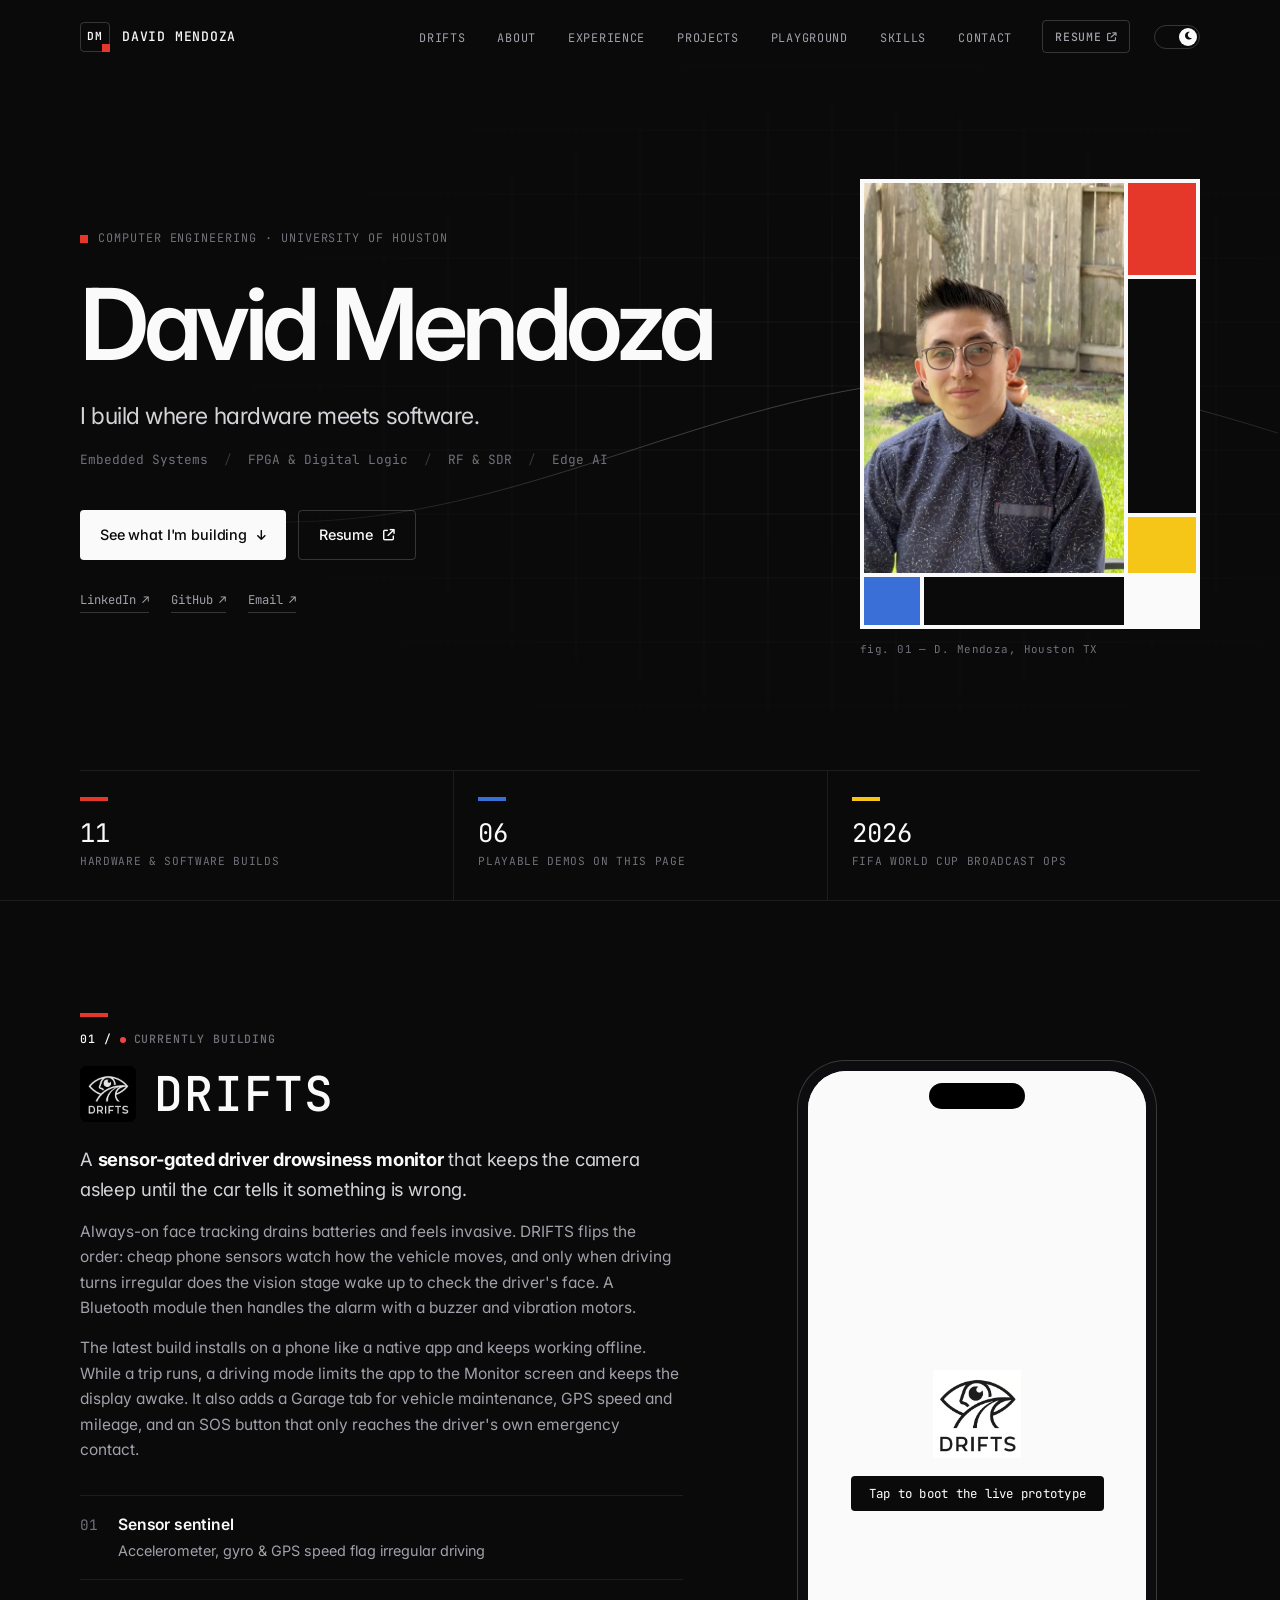
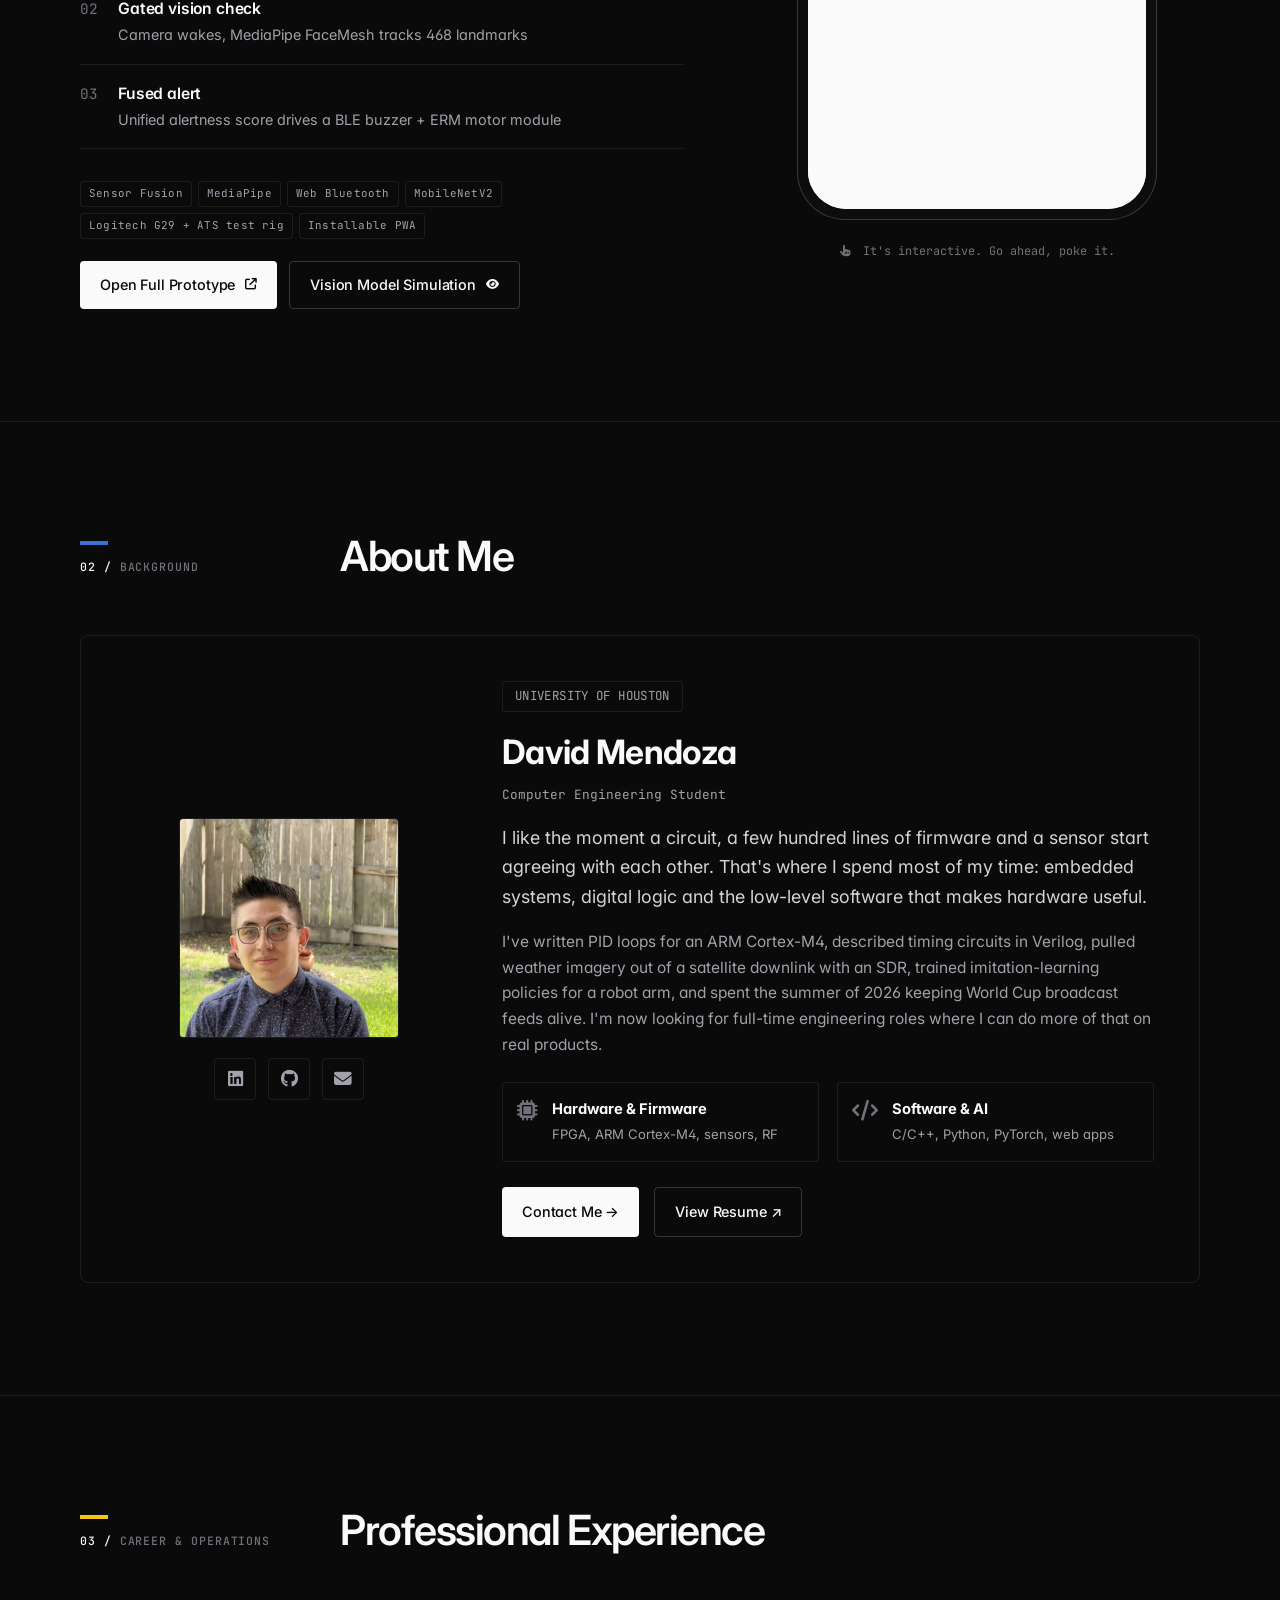
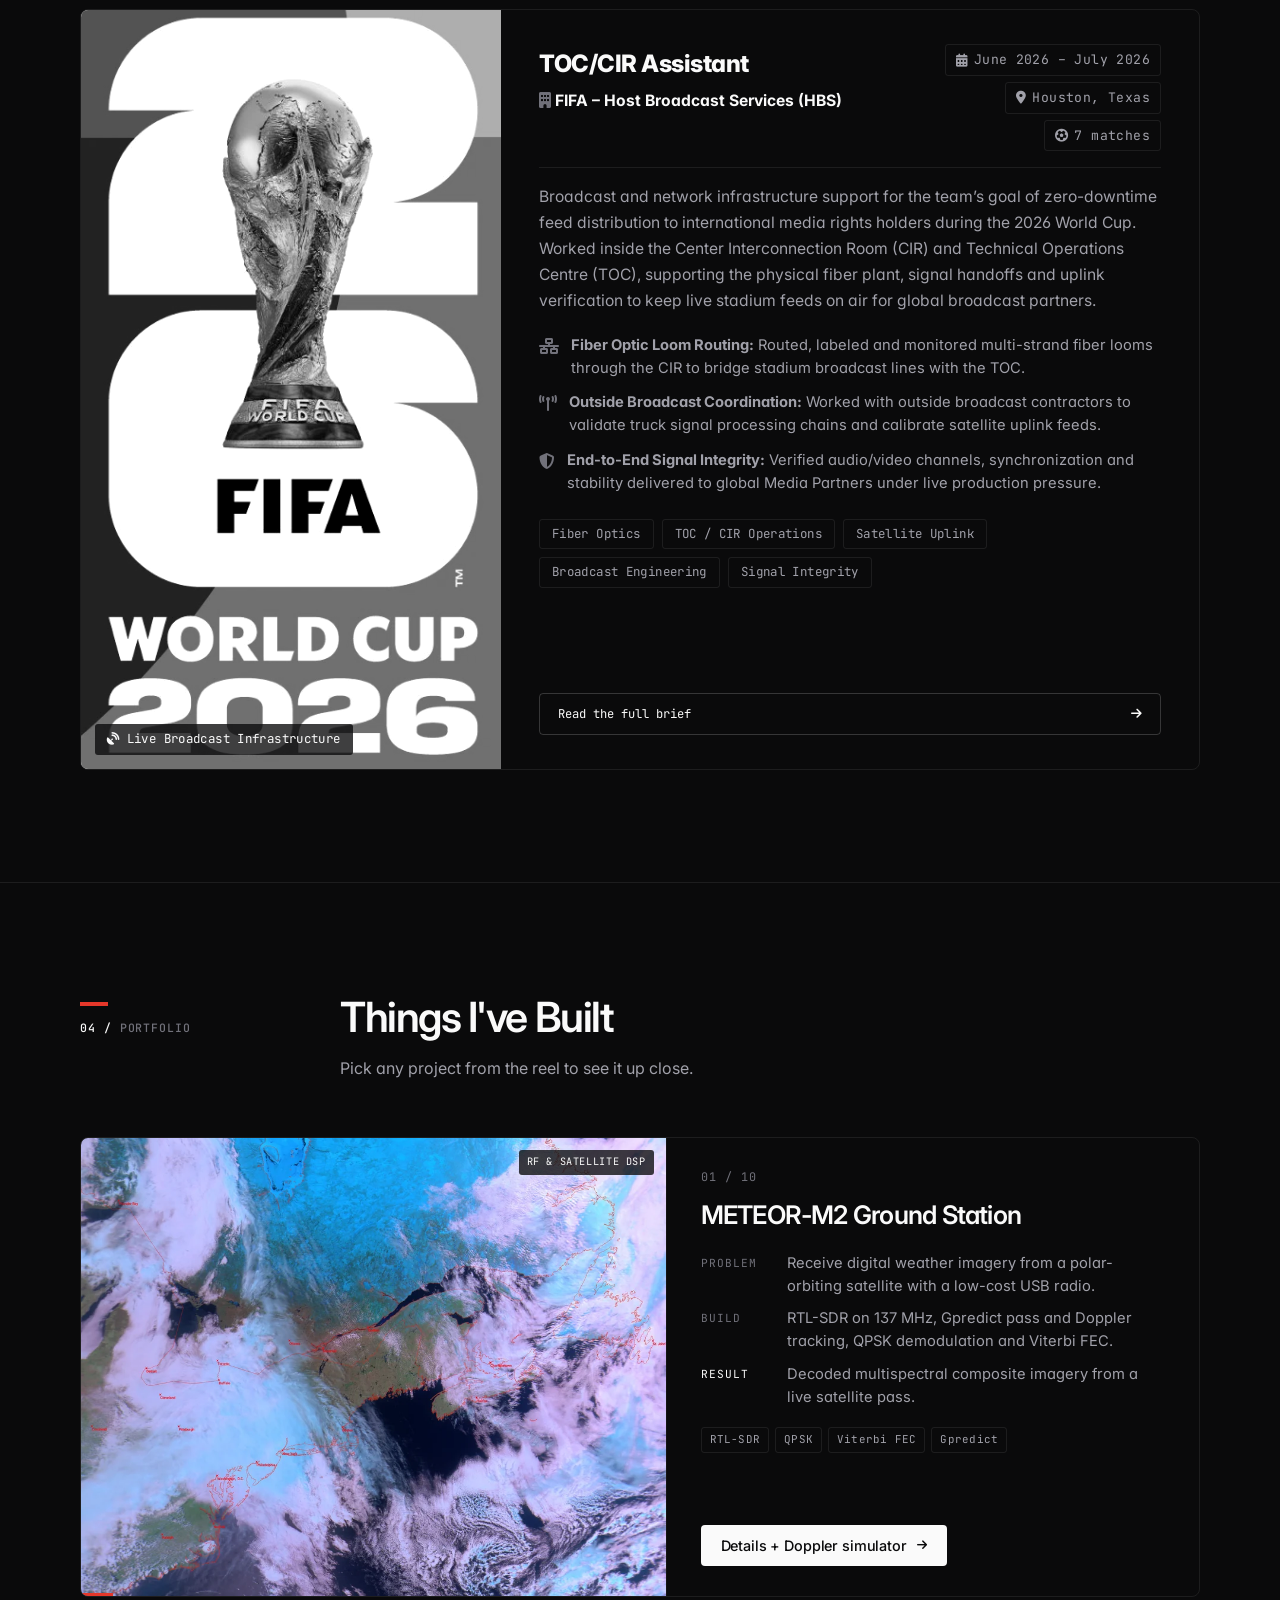
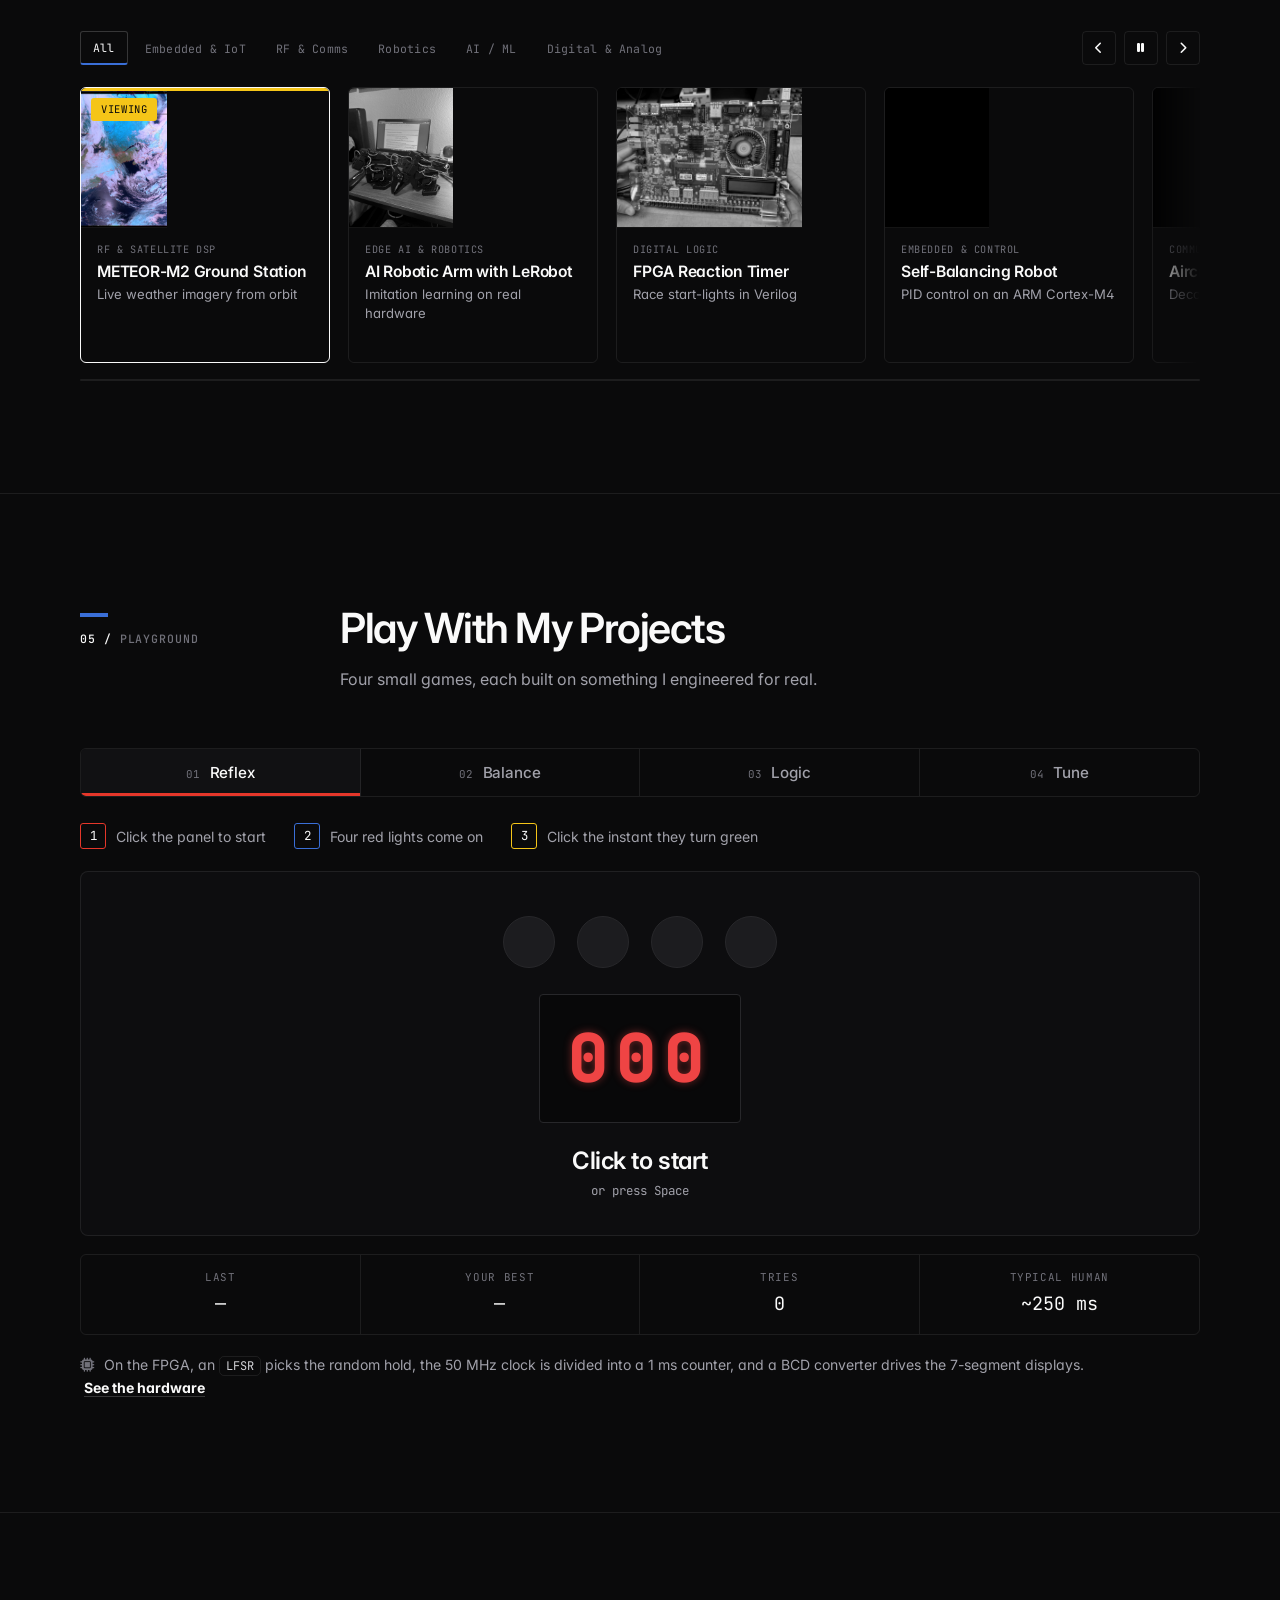
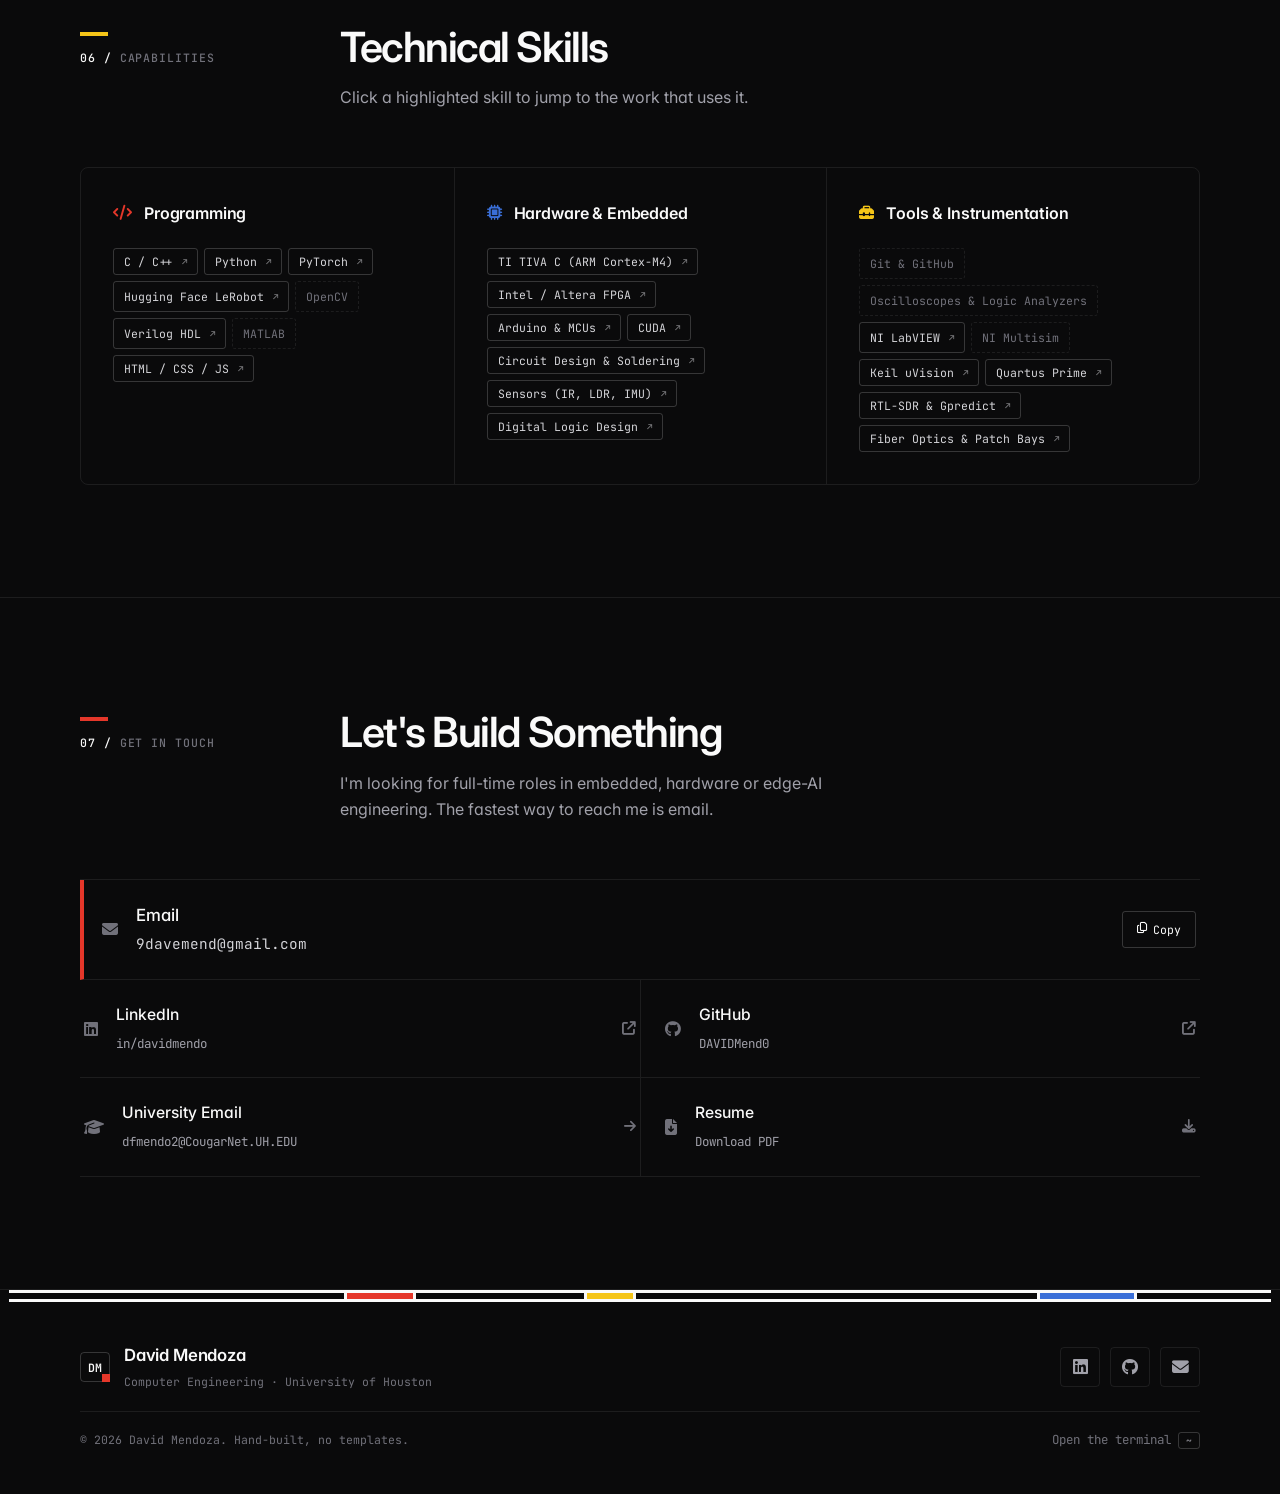
==== commit c12b2eaf: "DRIFTS Reinforced This new version should make the app easier to use and useful as well." ====
--- a/index.html
+++ b/index.html
@@ -29,11 +29,11 @@
     <link rel="preconnect" href="https://fonts.gstatic.com" crossorigin>
     <link href="https://fonts.googleapis.com/css2?family=Inter:wght@300;400;500;600;700&family=JetBrains+Mono:wght@400;500;600&display=swap" rel="stylesheet">
     <link rel="stylesheet" href="https://cdnjs.cloudflare.com/ajax/libs/font-awesome/6.5.1/css/all.min.css">
-    <link rel="stylesheet" href="css/style.css?v=20261107t">
-    <link rel="stylesheet" href="css/features.css?v=20261107t">
-    <link rel="stylesheet" href="css/theme.css?v=20261107t">
-    <link rel="stylesheet" href="css/case-study.css?v=20261107t">
-    <link rel="stylesheet" href="css/games.css?v=20261107t">
+    <link rel="stylesheet" href="css/style.css?v=20261117a">
+    <link rel="stylesheet" href="css/features.css?v=20261117a">
+    <link rel="stylesheet" href="css/theme.css?v=20261117a">
+    <link rel="stylesheet" href="css/case-study.css?v=20261117a">
+    <link rel="stylesheet" href="css/games.css?v=20261117a">
 
     <!-- Zero-flicker theme initializer: dark by default, light only if chosen -->
     <script>
@@ -162,6 +162,9 @@
                         <p>
                             Always-on face tracking drains batteries and feels invasive. DRIFTS flips the order: cheap phone sensors watch how the vehicle moves, and only when driving turns irregular does the vision stage wake up to check the driver's face. A Bluetooth module then handles the alarm with a buzzer and vibration motors.
                         </p>
+                        <p>
+                            The latest build installs on a phone like a native app and keeps working offline. While a trip runs, a driving mode limits the app to the Monitor screen and keeps the display awake. It also adds a Garage tab for vehicle maintenance, GPS speed and mileage, and an SOS button that only reaches the driver's own emergency contact.
+                        </p>
 
                         <ol class="pipeline">
                             <li class="pipeline-step">
@@ -193,6 +196,7 @@
                             <span>Web Bluetooth</span>
                             <span>MobileNetV2</span>
                             <span>Logitech G29 + ATS test rig</span>
+                            <span>Installable PWA</span>
                         </div>
 
                         <div class="spotlight-actions">
@@ -205,7 +209,7 @@
                         <div class="device-bezel">
                             <div class="device-island" aria-hidden="true"></div>
                             <div class="device-screen">
-                                <iframe data-src="projects/drifts/" title="DRIFTS live app prototype" allow="camera; geolocation; accelerometer; gyroscope" id="driftsFrame"></iframe>
+                                <iframe data-src="projects/drifts/" title="DRIFTS live app prototype" allow="camera; geolocation; accelerometer; gyroscope; screen-wake-lock; bluetooth" id="driftsFrame"></iframe>
                                 <button type="button" class="device-boot" id="driftsBoot">
                                     <img src="projects/drifts/logo.webp" alt="" width="88" height="88">
                                     <span>Tap to boot the live prototype</span>
@@ -1014,12 +1018,12 @@
         </section>
     </div>
 
-    <script src="js/main.js?v=20261107t"></script>
-    <script src="js/projects-data.js?v=20261107t"></script>
-    <script src="js/experience-data.js?v=20261107t"></script>
-    <script src="js/case-study.js?v=20261107t"></script>
-    <script src="js/features.js?v=20261107t"></script>
-    <script src="js/logic-game.js?v=20261107t"></script>
-    <script src="js/games.js?v=20261107t"></script>
+    <script src="js/main.js?v=20261117a"></script>
+    <script src="js/projects-data.js?v=20261117a"></script>
+    <script src="js/experience-data.js?v=20261117a"></script>
+    <script src="js/case-study.js?v=20261117a"></script>
+    <script src="js/features.js?v=20261117a"></script>
+    <script src="js/logic-game.js?v=20261117a"></script>
+    <script src="js/games.js?v=20261117a"></script>
 </body>
 </html>
